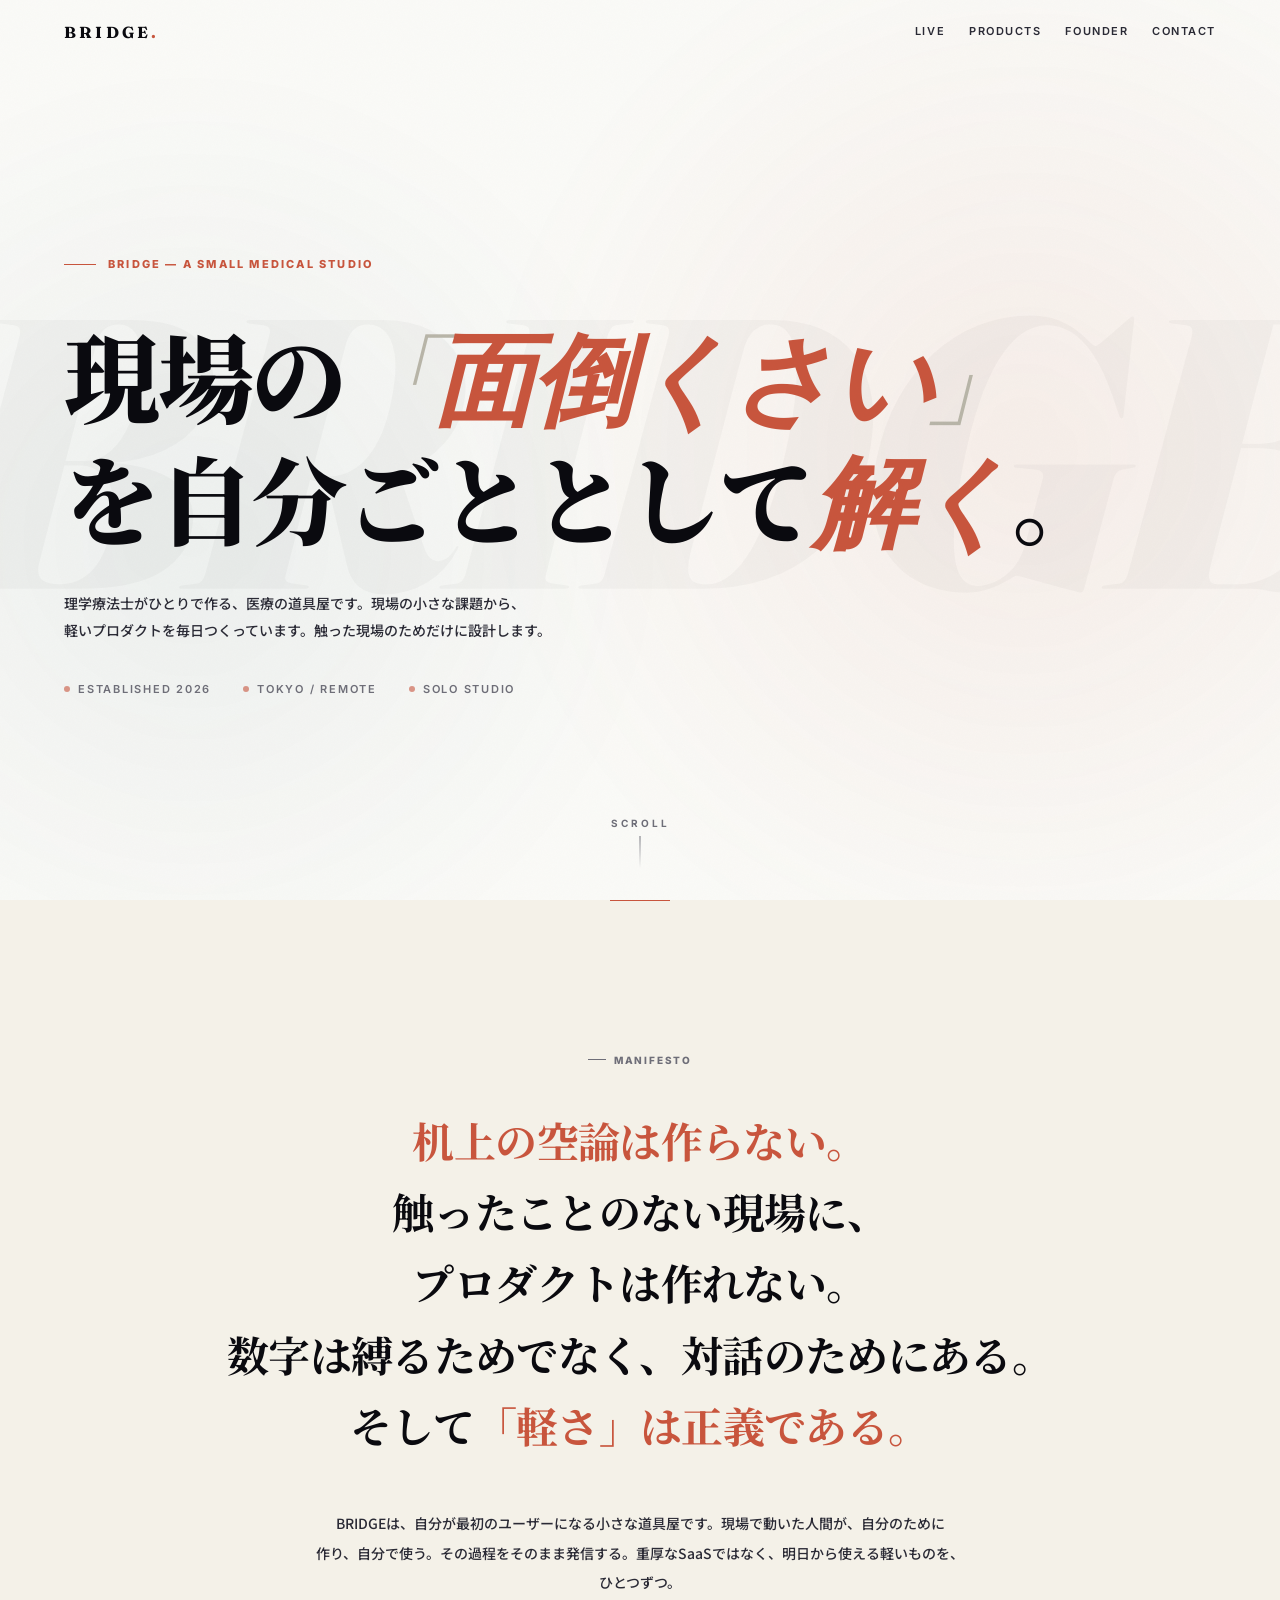
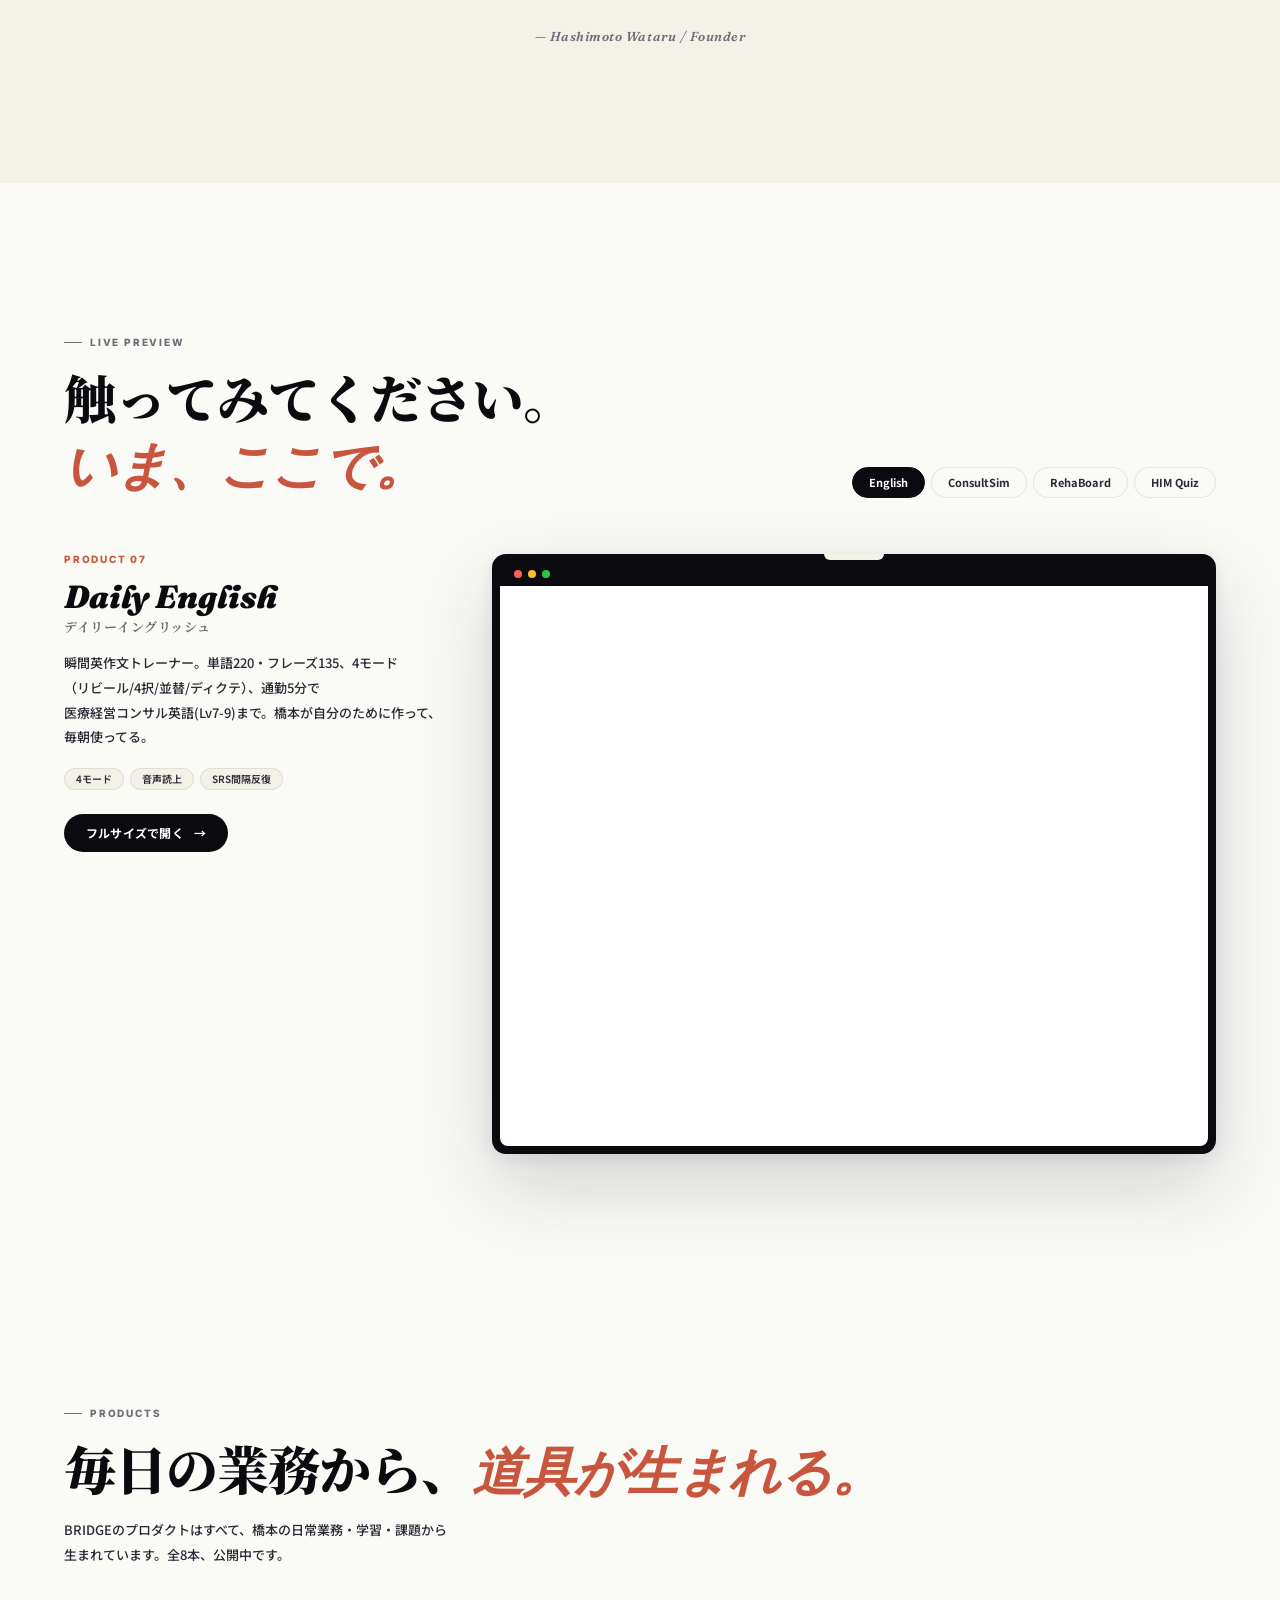
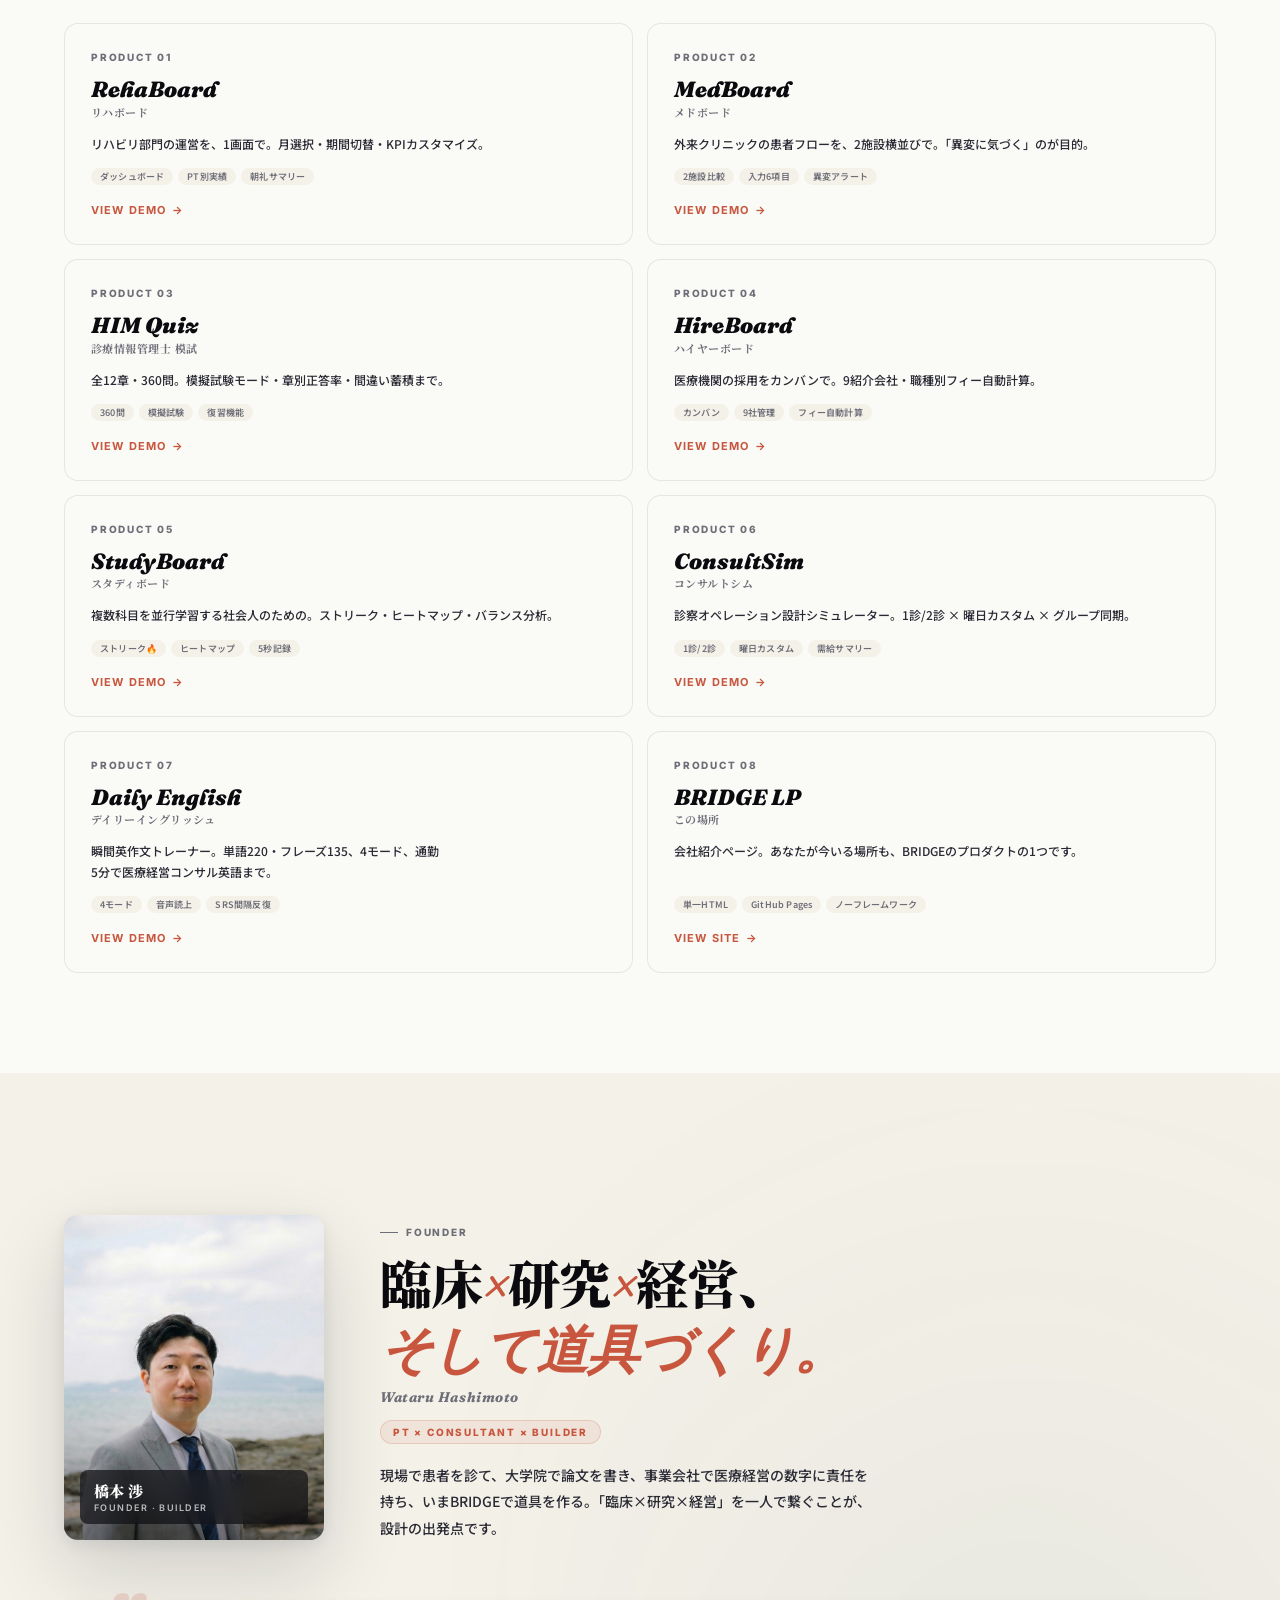
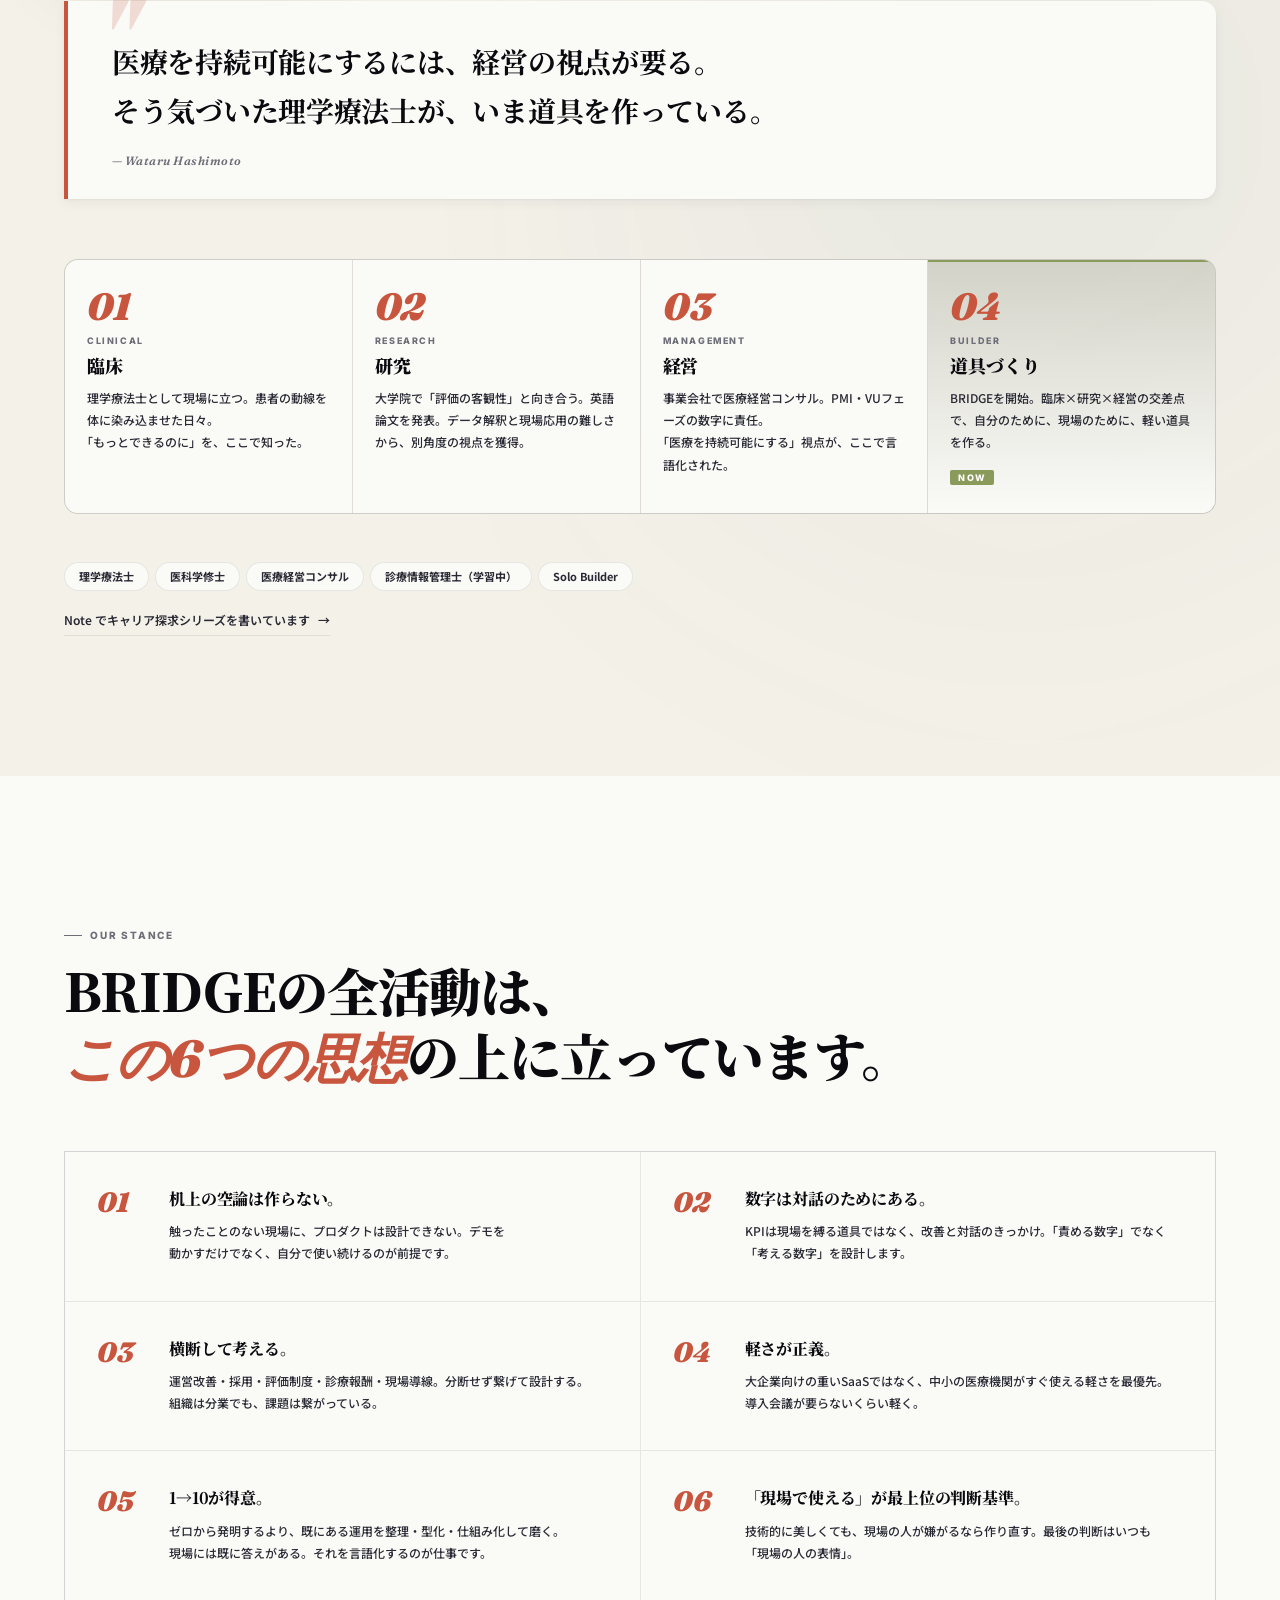
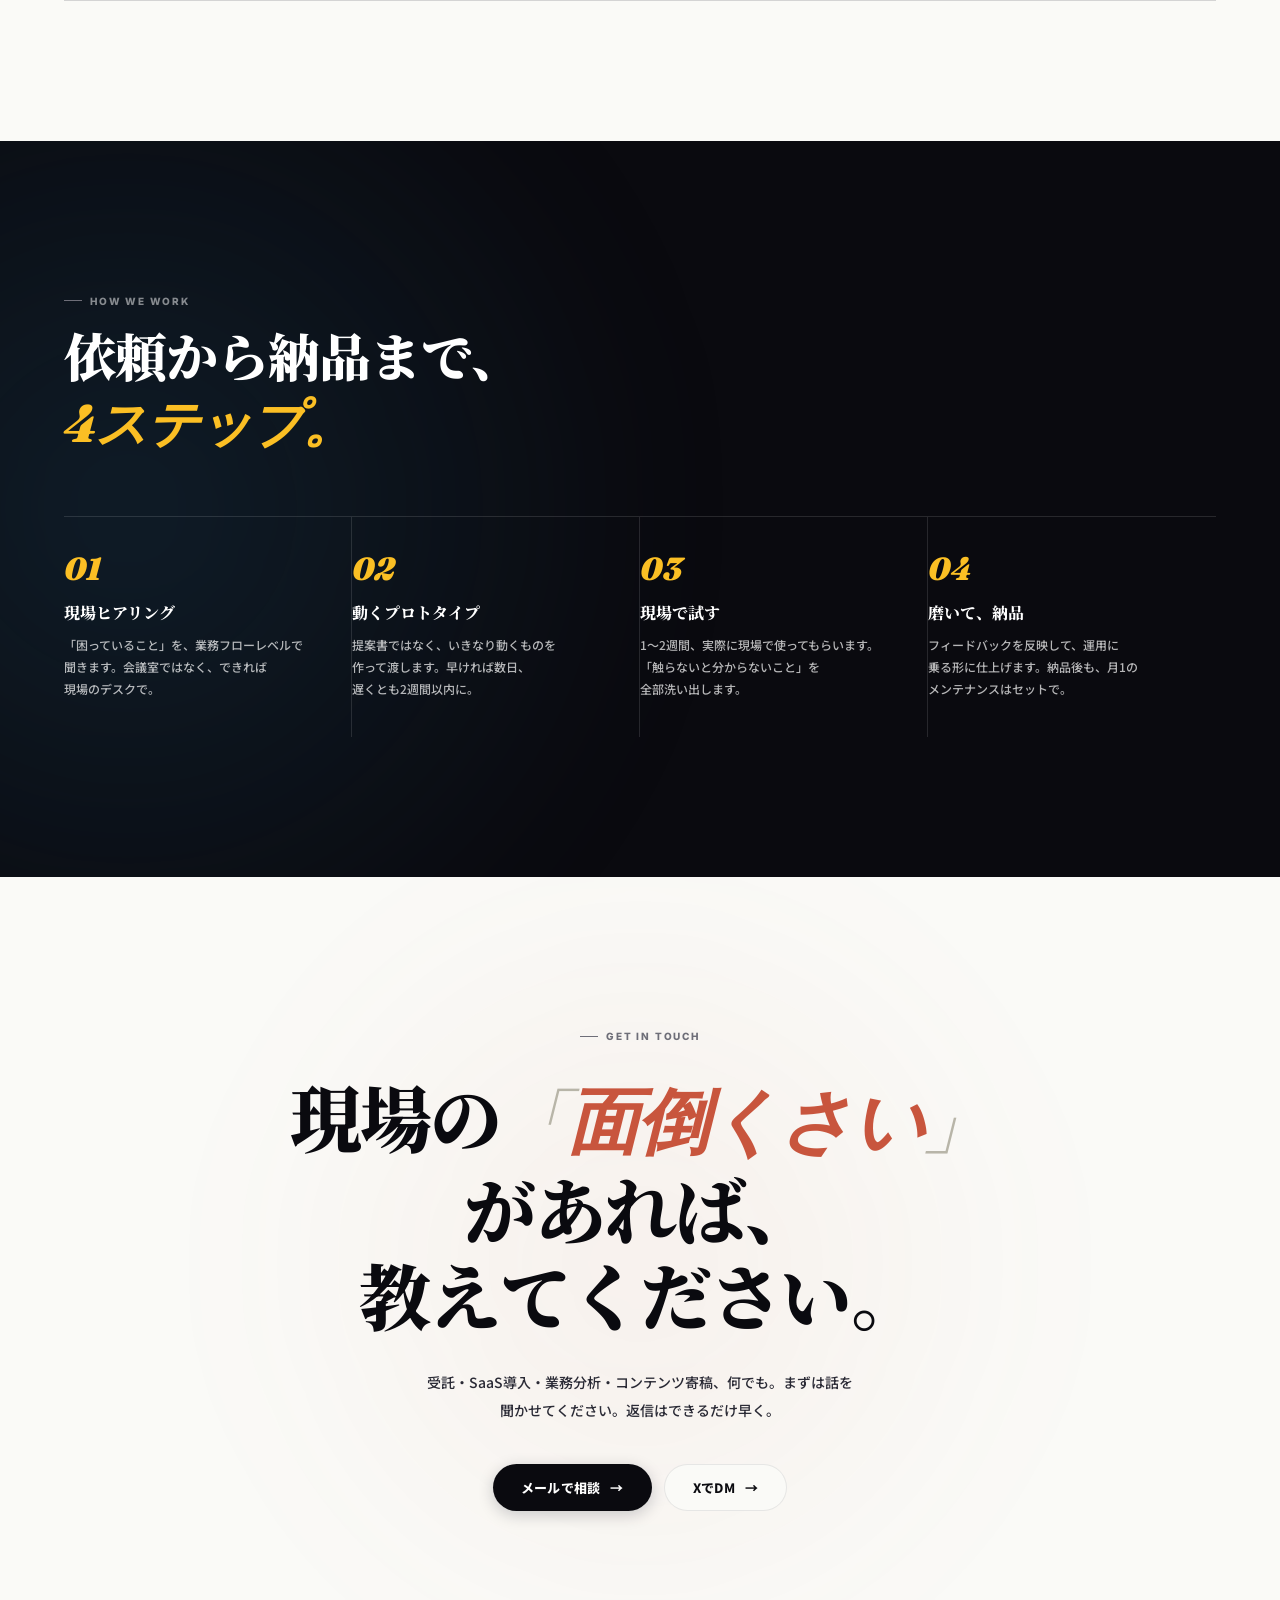
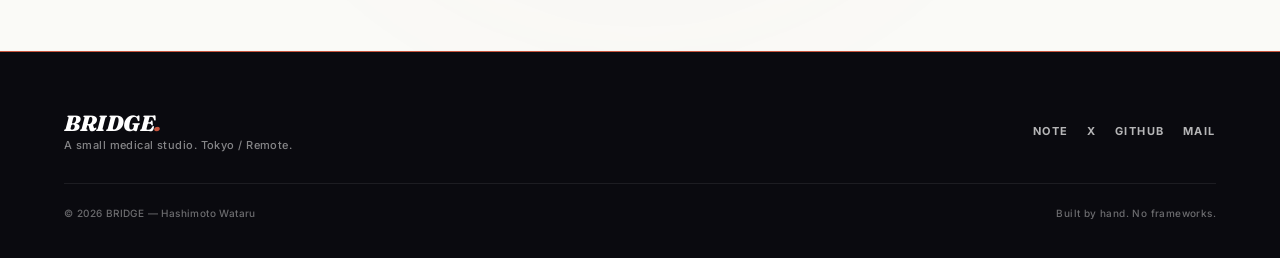
==== index.html @ 233ba804 "Design System v1.0 試験適用 — 萌黄カラー導入 bridge-hq/design-system/ の新顔料「萌黄(#8A9A5B)」「代赭(#8B5A2B)」をLPに導入。 まず " ====
<!DOCTYPE html>
<html lang="ja">
<head>
<meta charset="UTF-8">
<meta name="viewport" content="width=device-width, initial-scale=1.0">
<title>BRIDGE — 現場の「面倒くさい」を、自分ごととして解く</title>
<meta name="description" content="BRIDGEは、医療現場の小さな課題から軽量プロダクトを作る、ひとり開発の小さな会社です。理学療法士の視点と、医療経営のリアルから生まれた道具を、すぐに使える形で。">

<!-- OGP -->
<meta property="og:title" content="BRIDGE — 現場の「面倒くさい」を、自分ごととして解く">
<meta property="og:description" content="医療現場の小さな課題から軽量プロダクトを作る、ひとり開発の小さな会社。">
<meta property="og:type" content="website">
<meta property="og:url" content="https://bridge-med.github.io/bridge-lp/">
<meta name="twitter:card" content="summary_large_image">

<link rel="preconnect" href="https://fonts.googleapis.com">
<link rel="preconnect" href="https://fonts.gstatic.com" crossorigin>
<link href="https://fonts.googleapis.com/css2?family=Fraunces:ital,opsz,wght@0,9..144,400;0,9..144,600;0,9..144,700;0,9..144,900;1,9..144,400;1,9..144,700;1,9..144,900&family=Inter:wght@400;500;600;700;800;900&family=Noto+Sans+JP:wght@400;500;700;900&family=Noto+Serif+JP:wght@400;700;900&display=swap" rel="stylesheet">

<style>
/* ===== BASE ===== */
*,*::before,*::after{margin:0;padding:0;box-sizing:border-box}
:root{
  --paper:#FAFAF7;--paper-2:#F4F1E8;--paper-3:#EDE8DD;
  --ink:#0A0A0F;--ink-2:#2A2A35;--ink-3:#6E6E78;--ink-4:#B8B5A8;
  --line:rgba(10,10,15,0.08);--line-w:rgba(122,99,75,0.14);
  --vermilion:#C8553D;--vermilion-deep:#A8442F;
  --indigo:#1B4965;--indigo-deep:#0F2D44;
  --gold:#B8860B;
  /* Design System v1.0 新色 — bridge-hq/design-system/ 参照 */
  --moegi:#8A9A5B;--moegi-deep:#6B7A4F;--moegi-pale:#C8D4B0;
  --taisha:#8B5A2B;--taisha-deep:#6B4420;--taisha-pale:#D4B896;
  --serif-jp:'Noto Serif JP',serif;
  --sans-jp:'Noto Sans JP',sans-serif;
  --serif-en:'Fraunces',serif;
  --sans-en:'Inter',sans-serif;
  --max:1280px;
  --pad-x:clamp(20px,5vw,80px);
  --shadow-1:0 1px 2px rgba(15,20,36,0.04),0 4px 12px rgba(15,20,36,0.05);
  --shadow-2:0 2px 8px rgba(15,20,36,0.06),0 16px 40px rgba(15,20,36,0.10);
  --shadow-3:0 4px 16px rgba(15,20,36,0.08),0 32px 80px rgba(15,20,36,0.16);
}
html{-webkit-font-smoothing:antialiased;text-rendering:optimizeLegibility;scroll-behavior:smooth}
body{font-family:var(--sans-jp);background:var(--paper);color:var(--ink);overflow-x:hidden;line-height:1.7;font-feature-settings:"palt" 1}
/* Smart wrapping for Japanese */
h1,h2,h3,.hero-h,.cta-h,.manifesto-q{text-wrap:balance;word-break:auto-phrase;line-break:strict;overflow-wrap:break-word}
p,.hero-sub,.manifesto-body,.founder-text p,.product-card-tagline,.stance-content p,.process-step p{text-wrap:pretty;word-break:auto-phrase;line-break:strict;overflow-wrap:break-word}
.nowrap{white-space:nowrap}
.br-pc{display:none}
@media(min-width:720px){.br-pc{display:inline}}
.br-sp{display:inline}
@media(min-width:720px){.br-sp{display:none}}
body::before{content:'';position:fixed;inset:0;pointer-events:none;z-index:200;opacity:0.025;background-image:url("data:image/svg+xml;utf8,<svg xmlns='http://www.w3.org/2000/svg' width='400' height='400'><filter id='n'><feTurbulence type='fractalNoise' baseFrequency='0.85' numOctaves='2' stitchTiles='stitch'/></filter><rect width='100%25' height='100%25' filter='url(%23n)'/></svg>");mix-blend-mode:multiply}
a{color:inherit;text-decoration:none}
img{display:block;max-width:100%}
::selection{background:var(--vermilion);color:#fff}

/* ===== TYPOGRAPHY HELPERS ===== */
.serif{font-family:var(--serif-jp)}
.serif-en{font-family:var(--serif-en);font-optical-sizing:auto}
.sans-en{font-family:var(--sans-en)}
.italic{font-style:italic}
.num{font-variant-numeric:tabular-nums;font-feature-settings:'tnum'}
.eyebrow{font:800 10px/1 var(--sans-en);letter-spacing:0.18em;text-transform:uppercase;color:var(--ink-3)}
.kicker{display:inline-flex;align-items:center;gap:8px}
.kicker::before{content:'';width:18px;height:1px;background:var(--ink-3)}
.accent-v{color:var(--vermilion)}
.accent-i{color:var(--indigo)}
.accent-i-deep{color:var(--indigo-deep)}
.fr-italic{font-family:var(--serif-en);font-style:italic;font-weight:900}

/* ===== NAV ===== */
.nav{position:fixed;top:0;left:0;right:0;z-index:100;display:flex;justify-content:space-between;align-items:center;padding:20px var(--pad-x);transition:all .3s;background:transparent}
.nav.scrolled{background:rgba(250,250,247,0.85);backdrop-filter:blur(18px);-webkit-backdrop-filter:blur(18px);border-bottom:1px solid var(--line);padding:14px var(--pad-x)}
.nav-logo{font:700 16px/1 var(--serif-en);letter-spacing:0.2em;color:var(--ink)}
.nav-logo .dot{color:var(--vermilion)}
.nav-links{display:flex;gap:24px;font:600 11px/1 var(--sans-en);letter-spacing:0.14em;text-transform:uppercase;color:var(--ink-2)}
.nav-links a{position:relative;padding:6px 0;transition:color .15s}
.nav-links a::after{content:'';position:absolute;bottom:0;left:0;right:0;height:1px;background:var(--ink);transform:scaleX(0);transform-origin:right;transition:transform .3s}
.nav-links a:hover::after{transform:scaleX(1);transform-origin:left}
.nav-links a:hover{color:var(--ink)}
@media(max-width:640px){.nav-links{display:none}}

/* ===== HERO ===== */
.hero{min-height:100vh;display:flex;flex-direction:column;justify-content:center;padding:120px var(--pad-x) 80px;position:relative;overflow:hidden}
.hero-bg{position:absolute;inset:0;z-index:-1;pointer-events:none}
.hero-bg::before{content:'';position:absolute;top:-30%;right:-20%;width:80%;height:160%;background:radial-gradient(circle,rgba(200,85,61,0.08),transparent 60%);filter:blur(40px)}
.hero-bg::after{content:'';position:absolute;bottom:-30%;left:-20%;width:70%;height:140%;background:radial-gradient(circle,rgba(27,73,101,0.06),transparent 60%);filter:blur(40px)}
.hero-watermark{position:absolute;left:50%;top:50%;transform:translate(-50%,-50%);font:900 clamp(160px,30vw,420px)/0.85 var(--serif-en);font-style:italic;color:var(--ink);opacity:0.025;letter-spacing:-0.04em;pointer-events:none;z-index:-1;white-space:nowrap}
.hero-inner{max-width:var(--max);margin:0 auto;width:100%;position:relative;z-index:1}
.hero-eyebrow{font:800 11px/1 var(--sans-en);letter-spacing:0.2em;text-transform:uppercase;color:var(--vermilion);margin-bottom:48px;display:inline-flex;align-items:center;gap:12px}
.hero-eyebrow::before{content:'';width:32px;height:1px;background:var(--vermilion)}
.hero-h{font:900 clamp(40px,7.5vw,98px)/1.18 var(--serif-jp);letter-spacing:-0.025em;color:var(--ink);margin-bottom:28px}
.hero-h .em{font-family:var(--serif-en);font-style:italic;font-weight:900;color:var(--vermilion);font-size:1.05em}
.hero-h .quote{display:inline-block;position:relative}
.hero-h .quote::before{content:'「';color:var(--ink-4);font-weight:400;margin-right:-0.1em}
.hero-h .quote::after{content:'」';color:var(--ink-4);font-weight:400;margin-left:-0.1em}
.hero-sub{font:500 14px/1.9 var(--sans-jp);color:var(--ink-2);max-width:560px;margin-bottom:40px}
.hero-meta{display:flex;gap:32px;flex-wrap:wrap;font:600 11px/1 var(--sans-en);letter-spacing:0.16em;text-transform:uppercase;color:var(--ink-3)}
.hero-meta span{display:inline-flex;align-items:center;gap:8px}
.hero-meta span::before{content:'';width:6px;height:6px;border-radius:50%;background:var(--vermilion);opacity:0.6}
.scroll-hint{position:absolute;bottom:32px;left:50%;transform:translateX(-50%);font:700 10px/1 var(--sans-en);letter-spacing:0.3em;color:var(--ink-3);text-transform:uppercase;display:flex;flex-direction:column;align-items:center;gap:8px;animation:floaty 2.4s ease-in-out infinite}
.scroll-hint::after{content:'';width:1px;height:32px;background:linear-gradient(to bottom,var(--ink-3),transparent)}
@keyframes floaty{0%,100%{transform:translate(-50%,0)}50%{transform:translate(-50%,6px)}}

/* ===== MANIFESTO ===== */
.manifesto{padding:140px var(--pad-x);background:var(--paper-2);position:relative}
.manifesto::before{content:'';position:absolute;top:0;left:50%;transform:translateX(-50%);width:60px;height:1px;background:var(--vermilion)}
.manifesto-inner{max-width:920px;margin:0 auto;text-align:center}
.manifesto-eyebrow{margin-bottom:40px}
.manifesto-q{font:700 clamp(22px,3.4vw,42px)/1.7 var(--serif-jp);color:var(--ink);letter-spacing:-0.015em;margin-bottom:48px}
.manifesto-q .em{color:var(--vermilion)}
.manifesto-body{font:500 14px/2.1 var(--sans-jp);color:var(--ink-2);max-width:680px;margin:0 auto 32px}
.manifesto-sig{font:600 13px/1 var(--serif-en);color:var(--ink-3);font-style:italic;letter-spacing:0.04em}

/* ===== SHOWCASE (LIVE PREVIEW) ===== */
.showcase{padding:140px var(--pad-x) 100px;background:var(--paper);position:relative}
.showcase-head{max-width:var(--max);margin:0 auto 56px;display:flex;justify-content:space-between;align-items:flex-end;flex-wrap:wrap;gap:24px}
.showcase-head h2{font:900 clamp(28px,4.4vw,52px)/1.25 var(--serif-jp);letter-spacing:-0.02em;max-width:580px;margin-top:14px}
.showcase-head h2 .em{font-family:var(--serif-en);font-style:italic;color:var(--vermilion)}
.showcase-tabs{display:flex;gap:6px;flex-wrap:wrap}
.showcase-tab{padding:9px 16px;background:var(--paper);border:1px solid var(--line);border-radius:999px;font:700 11px/1 var(--sans-jp);color:var(--ink-2);cursor:pointer;transition:all .2s}
.showcase-tab:hover{background:var(--paper-2)}
.showcase-tab.on{background:var(--ink);color:#fff;border-color:var(--ink)}
.showcase-stage{max-width:var(--max);margin:0 auto;display:grid;grid-template-columns:380px 1fr;gap:48px;align-items:start}
@media(max-width:980px){.showcase-stage{grid-template-columns:1fr;gap:32px}}
.showcase-info .num-tag{font:800 10px/1 var(--sans-en);letter-spacing:0.18em;color:var(--vermilion);margin-bottom:14px}
.showcase-info h3{font:900 32px/1.2 var(--serif-en);font-style:italic;color:var(--ink);margin-bottom:6px}
.showcase-info .jp{display:block;font:700 13px/1 var(--serif-jp);color:var(--ink-3);font-style:normal;margin-top:4px;letter-spacing:0.04em}
.showcase-info p{font:500 13px/1.9 var(--sans-jp);color:var(--ink-2);margin-top:18px}
.showcase-tags{display:flex;flex-wrap:wrap;gap:6px;margin-top:18px}
.showcase-tags span{padding:5px 11px;background:var(--paper-2);border:1px solid var(--line);border-radius:999px;font:600 10px/1 var(--sans-jp);color:var(--ink-2)}
.showcase-cta{display:inline-flex;align-items:center;gap:10px;margin-top:24px;padding:13px 22px;background:var(--ink);color:#fff;border-radius:999px;font:700 12px/1 var(--sans-jp);letter-spacing:0.02em;transition:all .2s}
.showcase-cta:hover{background:var(--vermilion);transform:translateX(2px)}
.showcase-cta::after{content:'→';transition:transform .2s}
.showcase-cta:hover::after{transform:translateX(3px)}
.showcase-frame{position:relative;background:var(--ink);border-radius:14px;padding:8px;box-shadow:var(--shadow-3);overflow:hidden}
.showcase-frame::before{content:'';position:absolute;top:0;left:50%;transform:translateX(-50%);width:60px;height:6px;background:var(--paper-2);border-radius:0 0 8px 8px;z-index:2}
.showcase-frame .frame-bar{height:24px;background:var(--ink);display:flex;align-items:center;gap:6px;padding:0 14px}
.showcase-frame .frame-bar i{width:8px;height:8px;border-radius:50%;background:rgba(255,255,255,0.18)}
.showcase-frame .frame-bar i:first-child{background:#ff5f57}
.showcase-frame .frame-bar i:nth-child(2){background:#febc2e}
.showcase-frame .frame-bar i:nth-child(3){background:#28c840}
.showcase-frame iframe{width:100%;height:560px;border:none;background:#fff;display:block;border-radius:0 0 8px 8px}
@media(max-width:600px){.showcase-frame iframe{height:480px}}

/* ===== PRODUCTS ===== */
.products{padding:140px var(--pad-x) 100px;position:relative}
.products-head{max-width:var(--max);margin:0 auto 56px}
.products-head h2{font:900 clamp(28px,4.4vw,52px)/1.25 var(--serif-jp);letter-spacing:-0.02em;margin-top:14px}
.products-head h2 .em{font-family:var(--serif-en);font-style:italic;color:var(--vermilion)}
.products-head p{font:500 13px/1.9 var(--sans-jp);color:var(--ink-2);max-width:560px;margin-top:14px}
.products-grid{max-width:var(--max);margin:0 auto;display:grid;grid-template-columns:repeat(2,1fr);gap:14px}
@media(max-width:760px){.products-grid{grid-template-columns:1fr}}
.product-card{background:var(--paper);border:1px solid var(--line);border-radius:14px;padding:28px 26px;display:flex;flex-direction:column;gap:14px;transition:all .25s cubic-bezier(0.16,1,0.3,1);cursor:pointer;position:relative;overflow:hidden}
.product-card::before{content:'';position:absolute;top:0;left:0;right:0;height:1px;background:linear-gradient(90deg,transparent,rgba(200,85,61,0.4),transparent);opacity:0;transition:opacity .3s}
.product-card:hover{transform:translateY(-3px);box-shadow:var(--shadow-2);border-color:rgba(200,85,61,0.2)}
.product-card:hover::before{opacity:1}
.product-card-num{font:800 10px/1 var(--sans-en);letter-spacing:0.18em;color:var(--ink-3)}
.product-card-name{font:900 22px/1.2 var(--serif-en);font-style:italic;color:var(--ink);margin-bottom:2px}
.product-card-name .jp{display:block;font:700 11px/1 var(--serif-jp);color:var(--ink-3);font-style:normal;margin-top:4px;letter-spacing:0.04em}
.product-card-tagline{font:500 12px/1.7 var(--sans-jp);color:var(--ink-2);flex:1}
.product-card-tags{display:flex;flex-wrap:wrap;gap:5px}
.product-card-tags span{padding:4px 9px;background:var(--paper-2);border-radius:999px;font:600 9px/1 var(--sans-jp);color:var(--ink-3);letter-spacing:0.02em}
.product-card-link{display:inline-flex;align-items:center;gap:6px;font:700 11px/1 var(--sans-en);letter-spacing:0.1em;text-transform:uppercase;color:var(--vermilion);margin-top:6px;transition:gap .2s}
.product-card-link:hover{gap:10px}
.product-card-link::after{content:'→'}

/* ===== FOUNDER ===== */
.founder{padding:140px var(--pad-x);background:var(--paper-2);position:relative;overflow:hidden}
.founder::before{content:'';position:absolute;top:-30%;right:-20%;width:80%;height:160%;background:radial-gradient(circle,rgba(27,73,101,0.05),transparent 60%);filter:blur(60px)}
.founder-container{max-width:var(--max);margin:0 auto;position:relative}
.founder-hero{display:grid;grid-template-columns:260px 1fr;gap:56px;align-items:center;margin-bottom:60px}
@media(max-width:760px){.founder-hero{grid-template-columns:1fr;gap:32px}.founder-portrait{max-width:240px}}
.founder-portrait{aspect-ratio:4/5;background:#0a0a0f url('images/founder.jpg') center/cover;border-radius:14px;position:relative;overflow:hidden;box-shadow:var(--shadow-3)}
.founder-portrait::before{content:'';position:absolute;inset:0;background:linear-gradient(180deg,transparent 0%,transparent 55%,rgba(10,10,15,0.45) 100%)}
.founder-portrait .badge{position:absolute;bottom:16px;left:16px;right:16px;padding:12px 14px;background:rgba(10,10,15,0.65);backdrop-filter:blur(12px);border-radius:8px;color:#fff}
.founder-portrait .badge .name{font:900 15px/1.2 var(--serif-jp);margin-bottom:3px}
.founder-portrait .badge .role{font:600 9px/1 var(--sans-en);letter-spacing:0.16em;text-transform:uppercase;color:rgba(255,255,255,0.7)}
.founder-name-block .name-h{font:900 clamp(32px,5vw,52px)/1.15 var(--serif-jp);letter-spacing:-0.02em;margin:12px 0 0}
.founder-name-block .name-h .em{color:var(--vermilion);font-family:var(--serif-en);font-style:italic}
.founder-name-block .en-name{display:block;font:700 14px/1 var(--serif-en);font-style:italic;color:var(--ink-3);margin-top:10px;letter-spacing:0.04em}
.founder-name-block .role-tag{display:inline-block;font:800 10px/1 var(--sans-en);letter-spacing:0.18em;text-transform:uppercase;color:var(--vermilion);margin-top:16px;padding:6px 12px;background:rgba(200,85,61,0.08);border-radius:999px;border:1px solid rgba(200,85,61,0.2)}
.founder-intro{font:500 14px/1.9 var(--sans-jp);color:var(--ink-2);margin-top:18px;max-width:540px}
.founder-quote{background:var(--paper);border-left:4px solid var(--vermilion);padding:36px 36px 32px 44px;margin-bottom:60px;border-radius:0 14px 14px 0;box-shadow:var(--shadow-1);position:relative}
.founder-quote::before{content:'"';position:absolute;top:-12px;left:32px;font:900 90px/1 var(--serif-en);font-style:italic;color:var(--vermilion);opacity:0.18}
.founder-quote q{font:700 clamp(18px,2.4vw,28px)/1.75 var(--serif-jp);color:var(--ink);display:block;quotes:none;letter-spacing:-0.01em}
.founder-quote q::before,.founder-quote q::after{content:''}
.founder-quote .cite{display:block;font:600 12px/1 var(--serif-en);font-style:italic;color:var(--ink-3);margin-top:20px;letter-spacing:0.04em}
.founder-timeline{display:grid;grid-template-columns:repeat(4,1fr);gap:1px;background:var(--line);border:1px solid var(--line);border-radius:14px;overflow:hidden;margin-bottom:48px}
@media(max-width:880px){.founder-timeline{grid-template-columns:repeat(2,1fr)}}
@media(max-width:520px){.founder-timeline{grid-template-columns:1fr}}
.tl-step{background:var(--paper);padding:28px 22px;display:flex;flex-direction:column;gap:10px;transition:background .25s;position:relative}
.tl-step:hover{background:var(--paper-2)}
.tl-step.now{background:linear-gradient(180deg,rgba(138,154,91,0.08),var(--paper))}
.tl-step.now::after{content:'';position:absolute;top:0;left:0;right:0;height:2px;background:var(--moegi)}
.tl-num{font:900 38px/1 var(--serif-en);font-style:italic;color:var(--vermilion)}
.tl-tag{font:800 9px/1 var(--sans-en);letter-spacing:0.18em;text-transform:uppercase;color:var(--ink-3)}
.tl-title{font:900 18px/1.2 var(--serif-jp);color:var(--ink);letter-spacing:-0.01em}
.tl-body{font:500 12px/1.85 var(--sans-jp);color:var(--ink-2);flex:1}
.tl-now-tag{display:inline-block;margin-top:6px;padding:3px 8px;background:var(--moegi);color:#fff;font:800 9px/1 var(--sans-en);letter-spacing:0.14em;text-transform:uppercase;border-radius:2px;align-self:flex-start}
.founder-foot{display:flex;flex-direction:column;align-items:flex-start;gap:20px}
.founder-roles{display:flex;flex-wrap:wrap;gap:6px}
.founder-roles span{padding:8px 14px;background:var(--paper);border:1px solid var(--line);border-radius:999px;font:700 11px/1 var(--sans-jp);color:var(--ink-2)}
.note-link{font:600 12px/1.5 var(--sans-jp);color:var(--ink-2);border-bottom:1px solid var(--line);padding-bottom:6px;transition:color .2s,border-color .2s;display:inline-flex;align-items:center;gap:8px}
.note-link::after{content:'→';transition:transform .2s}
.note-link:hover{color:var(--vermilion);border-color:var(--vermilion)}
.note-link:hover::after{transform:translateX(4px)}

/* ===== STANCE ===== */
.stance{padding:140px var(--pad-x);background:var(--paper)}
.stance-head{max-width:var(--max);margin:0 auto 60px}
.stance-head h2{font:900 clamp(28px,4.4vw,52px)/1.25 var(--serif-jp);letter-spacing:-0.02em;margin-top:14px}
.stance-head h2 .em{color:var(--vermilion);font-family:var(--serif-en);font-style:italic}
.stance-list{max-width:var(--max);margin:0 auto;display:grid;grid-template-columns:repeat(2,1fr);gap:1px;background:var(--line);border:1px solid var(--line)}
@media(max-width:760px){.stance-list{grid-template-columns:1fr}}
.stance-item{background:var(--paper);padding:36px 32px;display:flex;gap:24px;transition:background .2s}
.stance-item:hover{background:var(--paper-2)}
.stance-num{font:900 28px/1 var(--serif-en);font-style:italic;color:var(--vermilion);flex-shrink:0;width:48px}
.stance-content h3{font:800 16px/1.4 var(--serif-jp);color:var(--ink);margin-bottom:10px;letter-spacing:-0.01em}
.stance-content p{font:500 12px/1.85 var(--sans-jp);color:var(--ink-2)}

/* ===== PROCESS ===== */
.process{padding:140px var(--pad-x);background:var(--ink);color:#fff;position:relative;overflow:hidden}
.process::before{content:'';position:absolute;bottom:-50%;left:-30%;width:80%;height:200%;background:radial-gradient(circle,rgba(27,73,101,0.3),transparent 60%);filter:blur(60px)}
.process-inner{max-width:var(--max);margin:0 auto;position:relative;z-index:1}
.process-head{margin-bottom:60px}
.process-head .eyebrow{color:rgba(255,255,255,0.5)}
.process-head h2{font:900 clamp(28px,4.4vw,52px)/1.25 var(--serif-jp);letter-spacing:-0.02em;color:#fff;margin-top:14px;max-width:680px}
.process-head h2 .em{color:#FBBF24;font-family:var(--serif-en);font-style:italic}
.process-steps{display:grid;grid-template-columns:repeat(4,1fr);gap:0;border-top:1px solid rgba(255,255,255,0.12)}
@media(max-width:760px){.process-steps{grid-template-columns:repeat(2,1fr)}}
.process-step{padding:36px 24px 36px 0;border-right:1px solid rgba(255,255,255,0.12);position:relative}
.process-step:last-child{border-right:0}
@media(max-width:760px){.process-step:nth-child(2n){border-right:0}.process-step{padding:32px 16px}}
.process-step-num{font:900 32px/1 var(--serif-en);font-style:italic;color:#FBBF24;margin-bottom:18px}
.process-step h3{font:800 16px/1.3 var(--serif-jp);color:#fff;margin-bottom:10px}
.process-step p{font:500 12px/1.85 var(--sans-jp);color:rgba(255,255,255,0.7)}

/* ===== CTA ===== */
.cta-section{padding:140px var(--pad-x);background:var(--paper);position:relative;overflow:hidden;text-align:center}
.cta-section::before{content:'';position:absolute;top:50%;left:50%;transform:translate(-50%,-50%);width:80vw;max-width:1200px;height:80vw;max-height:1200px;background:radial-gradient(circle,rgba(200,85,61,0.06),transparent 60%);filter:blur(60px);z-index:0}
.cta-inner{max-width:820px;margin:0 auto;position:relative;z-index:1}
.cta-eyebrow{margin-bottom:32px}
.cta-h{font:900 clamp(34px,6vw,72px)/1.2 var(--serif-jp);letter-spacing:-0.025em;margin-bottom:32px}
.cta-h .em{color:var(--vermilion);font-family:var(--serif-en);font-style:italic}
.cta-h .quote{display:inline-block;position:relative}
.cta-h .quote::before{content:'「';color:var(--ink-4);font-weight:400;margin-right:-0.05em}
.cta-h .quote::after{content:'」';color:var(--ink-4);font-weight:400;margin-left:-0.05em}
.cta-sub{font:500 14px/1.95 var(--sans-jp);color:var(--ink-2);max-width:520px;margin:0 auto 40px}
.cta-actions{display:flex;gap:12px;justify-content:center;flex-wrap:wrap}
.cta-btn{padding:16px 28px;border-radius:999px;font:800 13px/1 var(--sans-jp);letter-spacing:0.02em;cursor:pointer;transition:all .2s;display:inline-flex;align-items:center;gap:10px}
.cta-btn.primary{background:var(--ink);color:#fff;box-shadow:0 4px 16px rgba(15,20,36,0.2)}
.cta-btn.primary:hover{background:var(--vermilion);transform:translateY(-2px);box-shadow:0 8px 24px rgba(200,85,61,0.3)}
.cta-btn.ghost{background:var(--paper);color:var(--ink);border:1px solid var(--line)}
.cta-btn.ghost:hover{background:var(--paper-2);transform:translateY(-2px)}
.cta-btn::after{content:'→';transition:transform .2s}
.cta-btn:hover::after{transform:translateX(3px)}

/* ===== FOOTER ===== */
.footer{padding:60px var(--pad-x) 40px;background:var(--ink);color:#fff;border-top:1px solid var(--vermilion)}
.footer-inner{max-width:var(--max);margin:0 auto;display:grid;grid-template-columns:1fr auto;gap:40px;align-items:center}
@media(max-width:640px){.footer-inner{grid-template-columns:1fr;gap:24px;text-align:center}}
.footer-brand{font:900 22px/1 var(--serif-en);font-style:italic;letter-spacing:-0.02em}
.footer-brand .dot{color:var(--vermilion)}
.footer-tag{font:500 11px/1 var(--sans-en);color:rgba(255,255,255,0.5);margin-top:6px;letter-spacing:0.04em}
.footer-links{display:flex;gap:18px;font:700 11px/1 var(--sans-en);letter-spacing:0.14em;text-transform:uppercase}
@media(max-width:640px){.footer-links{justify-content:center;flex-wrap:wrap;gap:14px}}
.footer-links a{padding:6px 0;color:rgba(255,255,255,0.7);transition:color .15s}
.footer-links a:hover{color:#fff}
.footer-copy{max-width:var(--max);margin:32px auto 0;padding-top:24px;border-top:1px solid rgba(255,255,255,0.08);display:flex;justify-content:space-between;font:500 10px/1 var(--sans-en);color:rgba(255,255,255,0.4);letter-spacing:0.04em}
@media(max-width:640px){.footer-copy{flex-direction:column;gap:8px;text-align:center}}

/* ===== ANIMATIONS ===== */
[data-reveal]{opacity:0;transform:translateY(24px);transition:opacity .9s cubic-bezier(0.16,1,0.3,1),transform .9s cubic-bezier(0.16,1,0.3,1)}
[data-reveal].vis{opacity:1;transform:none}
[data-reveal-delay="1"]{transition-delay:.08s}
[data-reveal-delay="2"]{transition-delay:.16s}
[data-reveal-delay="3"]{transition-delay:.24s}
[data-reveal-delay="4"]{transition-delay:.32s}

/* progress bar */
.progress{position:fixed;top:0;left:0;height:2px;background:var(--vermilion);z-index:200;transition:width .1s linear;width:0;box-shadow:0 0 8px rgba(200,85,61,0.5)}

</style>
</head>
<body>

<div class="progress" id="prog"></div>

<!-- ============ NAV ============ -->
<nav class="nav" id="nav">
  <a href="#top" class="nav-logo">BRIDGE<span class="dot">.</span></a>
  <div class="nav-links">
    <a href="#showcase">Live</a>
    <a href="#products">Products</a>
    <a href="#founder">Founder</a>
    <a href="#contact">Contact</a>
  </div>
</nav>

<!-- ============ HERO ============ -->
<section class="hero" id="top">
  <div class="hero-bg"></div>
  <div class="hero-watermark">BRIDGE</div>
  <div class="hero-inner">
    <div class="hero-eyebrow" data-reveal>BRIDGE — A Small Medical Studio</div>
    <h1 class="hero-h" data-reveal data-reveal-delay="1">
      現場の<span class="em quote nowrap">面倒くさい</span>を<span class="nowrap">自分ごと</span>として<span class="em nowrap">解く</span>。
    </h1>
    <p class="hero-sub" data-reveal data-reveal-delay="2">
      理学療法士がひとりで作る、医療の道具屋です。現場の小さな課題から、軽いプロダクトを毎日つくっています。触った現場のためだけに設計します。
    </p>
    <div class="hero-meta" data-reveal data-reveal-delay="3">
      <span>Established 2026</span>
      <span>Tokyo / Remote</span>
      <span>Solo Studio</span>
    </div>
  </div>
  <div class="scroll-hint">SCROLL</div>
</section>

<!-- ============ MANIFESTO ============ -->
<section class="manifesto">
  <div class="manifesto-inner">
    <div class="eyebrow kicker manifesto-eyebrow" data-reveal>Manifesto</div>
    <p class="manifesto-q" data-reveal data-reveal-delay="1">
      <span class="em">机上の空論は作らない。</span><br>
      <span class="nowrap">触ったことのない現場に、</span><span class="nowrap">プロダクトは作れない。</span><br>
      <span class="nowrap">数字は縛るためでなく、</span><span class="nowrap">対話のためにある。</span><br>
      そして<span class="em">「軽さ」は正義である。</span>
    </p>
    <p class="manifesto-body" data-reveal data-reveal-delay="2">
      BRIDGEは、自分が最初のユーザーになる小さな道具屋です。現場で動いた人間が、自分のために作り、自分で使う。その過程をそのまま発信する。重厚なSaaSではなく、明日から使える軽いものを、ひとつずつ。
    </p>
    <div class="manifesto-sig" data-reveal data-reveal-delay="3">— Hashimoto Wataru / Founder</div>
  </div>
</section>

<!-- ============ SHOWCASE (LIVE) ============ -->
<section class="showcase" id="showcase">
  <div class="showcase-head">
    <div>
      <div class="eyebrow kicker" data-reveal>Live Preview</div>
      <h2 data-reveal data-reveal-delay="1"><span class="nowrap">触ってみてください。</span><span class="em nowrap">いま、ここで。</span></h2>
    </div>
    <div class="showcase-tabs" data-reveal data-reveal-delay="2" id="showcaseTabs">
      <button class="showcase-tab on" data-product="0">English</button>
      <button class="showcase-tab" data-product="1">ConsultSim</button>
      <button class="showcase-tab" data-product="2">RehaBoard</button>
      <button class="showcase-tab" data-product="3">HIM Quiz</button>
    </div>
  </div>
  <div class="showcase-stage">
    <div class="showcase-info" id="showcaseInfo">
      <div class="num-tag">PRODUCT 07</div>
      <h3>Daily English<span class="jp">デイリーイングリッシュ</span></h3>
      <p id="showcaseDesc">瞬間英作文トレーナー。単語220・フレーズ135、4モード（リビール/4択/並替/ディクテ）、通勤5分で医療経営コンサル英語(Lv7-9)まで。橋本が自分のために作って、毎朝使ってる。</p>
      <div class="showcase-tags" id="showcaseTags"><span>4モード</span><span>音声読上</span><span>SRS間隔反復</span></div>
      <a class="showcase-cta" id="showcaseLink" href="https://bridge-med.github.io/english-trainer/" target="_blank">フルサイズで開く</a>
    </div>
    <div class="showcase-frame" data-reveal data-reveal-delay="3">
      <div class="frame-bar"><i></i><i></i><i></i></div>
      <iframe id="showcaseFrame" src="https://bridge-med.github.io/english-trainer/" loading="lazy" title="Live preview"></iframe>
    </div>
  </div>
</section>

<!-- ============ PRODUCTS ============ -->
<section class="products" id="products">
  <div class="products-head">
    <div class="eyebrow kicker" data-reveal>Products</div>
    <h2 data-reveal data-reveal-delay="1"><span class="nowrap">毎日の業務から、</span><span class="em nowrap">道具が生まれる。</span></h2>
    <p data-reveal data-reveal-delay="2">
      BRIDGEのプロダクトはすべて、橋本の日常業務・学習・課題から生まれています。<span class="nowrap">全8本、公開中です。</span>
    </p>
  </div>
  <div class="products-grid">
    <a class="product-card" href="https://bridge-med.github.io/rehaboard-demo/" target="_blank" data-reveal>
      <div class="product-card-num">PRODUCT 01</div>
      <div class="product-card-name">RehaBoard<span class="jp">リハボード</span></div>
      <div class="product-card-tagline">リハビリ部門の運営を、1画面で。月選択・期間切替・KPIカスタマイズ。</div>
      <div class="product-card-tags"><span>ダッシュボード</span><span>PT別実績</span><span>朝礼サマリー</span></div>
      <span class="product-card-link">View Demo</span>
    </a>
    <a class="product-card" href="https://bridge-med.github.io/med-kpi/" target="_blank" data-reveal>
      <div class="product-card-num">PRODUCT 02</div>
      <div class="product-card-name">MedBoard<span class="jp">メドボード</span></div>
      <div class="product-card-tagline">外来クリニックの患者フローを、2施設横並びで。「異変に気づく」のが目的。</div>
      <div class="product-card-tags"><span>2施設比較</span><span>入力6項目</span><span>異変アラート</span></div>
      <span class="product-card-link">View Demo</span>
    </a>
    <a class="product-card" href="https://bridge-med.github.io/him-quiz/" target="_blank" data-reveal>
      <div class="product-card-num">PRODUCT 03</div>
      <div class="product-card-name">HIM Quiz<span class="jp">診療情報管理士 模試</span></div>
      <div class="product-card-tagline">全12章・360問。模擬試験モード・章別正答率・間違い蓄積まで。</div>
      <div class="product-card-tags"><span>360問</span><span>模擬試験</span><span>復習機能</span></div>
      <span class="product-card-link">View Demo</span>
    </a>
    <a class="product-card" href="https://bridge-med.github.io/hire-board/" target="_blank" data-reveal>
      <div class="product-card-num">PRODUCT 04</div>
      <div class="product-card-name">HireBoard<span class="jp">ハイヤーボード</span></div>
      <div class="product-card-tagline">医療機関の採用をカンバンで。9紹介会社・職種別フィー自動計算。</div>
      <div class="product-card-tags"><span>カンバン</span><span>9社管理</span><span>フィー自動計算</span></div>
      <span class="product-card-link">View Demo</span>
    </a>
    <a class="product-card" href="https://bridge-med.github.io/study-board/" target="_blank" data-reveal>
      <div class="product-card-num">PRODUCT 05</div>
      <div class="product-card-name">StudyBoard<span class="jp">スタディボード</span></div>
      <div class="product-card-tagline">複数科目を並行学習する社会人のための。ストリーク・ヒートマップ・バランス分析。</div>
      <div class="product-card-tags"><span>ストリーク🔥</span><span>ヒートマップ</span><span>5秒記録</span></div>
      <span class="product-card-link">View Demo</span>
    </a>
    <a class="product-card" href="https://bridge-med.github.io/consult-simulator/" target="_blank" data-reveal>
      <div class="product-card-num">PRODUCT 06</div>
      <div class="product-card-name">ConsultSim<span class="jp">コンサルトシム</span></div>
      <div class="product-card-tagline">診察オペレーション設計シミュレーター。1診/2診 × 曜日カスタム × グループ同期。</div>
      <div class="product-card-tags"><span>1診/2診</span><span>曜日カスタム</span><span>需給サマリー</span></div>
      <span class="product-card-link">View Demo</span>
    </a>
    <a class="product-card" href="https://bridge-med.github.io/english-trainer/" target="_blank" data-reveal>
      <div class="product-card-num">PRODUCT 07</div>
      <div class="product-card-name">Daily English<span class="jp">デイリーイングリッシュ</span></div>
      <div class="product-card-tagline">瞬間英作文トレーナー。単語220・フレーズ135、4モード、通勤5分で医療経営コンサル英語まで。</div>
      <div class="product-card-tags"><span>4モード</span><span>音声読上</span><span>SRS間隔反復</span></div>
      <span class="product-card-link">View Demo</span>
    </a>
    <a class="product-card" href="https://bridge-med.github.io/bridge-lp/" target="_blank" data-reveal>
      <div class="product-card-num">PRODUCT 08</div>
      <div class="product-card-name">BRIDGE LP<span class="jp">この場所</span></div>
      <div class="product-card-tagline">会社紹介ページ。あなたが今いる場所も、BRIDGEのプロダクトの1つです。</div>
      <div class="product-card-tags"><span>単一HTML</span><span>GitHub Pages</span><span>ノーフレームワーク</span></div>
      <span class="product-card-link">View Site</span>
    </a>
  </div>
</section>

<!-- ============ FOUNDER ============ -->
<section class="founder" id="founder">
  <div class="founder-container">

    <div class="founder-hero">
      <div class="founder-portrait" data-reveal>
        <div class="badge">
          <div class="name">橋本 渉</div>
          <div class="role">Founder · Builder</div>
        </div>
      </div>
      <div class="founder-name-block">
        <div class="eyebrow kicker" data-reveal>Founder</div>
        <h2 class="name-h" data-reveal data-reveal-delay="1">
          <span class="nowrap">臨床</span><span class="em">×</span><span class="nowrap">研究</span><span class="em">×</span><span class="nowrap">経営、</span><br class="br-sp">
          <span class="em nowrap">そして道具づくり。</span>
          <span class="en-name">Wataru Hashimoto</span>
        </h2>
        <span class="role-tag" data-reveal data-reveal-delay="2">PT × Consultant × Builder</span>
        <p class="founder-intro" data-reveal data-reveal-delay="3">
          現場で患者を診て、大学院で論文を書き、事業会社で医療経営の数字に責任を持ち、いまBRIDGEで道具を作る。<span class="nowrap">「臨床×研究×経営」</span>を一人で繋ぐことが、設計の出発点です。
        </p>
      </div>
    </div>

    <div class="founder-quote" data-reveal>
      <q><span class="nowrap">医療を持続可能にするには、</span><span class="nowrap">経営の視点が要る。</span><br class="br-pc"><span class="nowrap">そう気づいた理学療法士が、</span><span class="nowrap">いま道具を作っている。</span></q>
      <span class="cite">— Wataru Hashimoto</span>
    </div>

    <div class="founder-timeline">
      <div class="tl-step" data-reveal>
        <div class="tl-num">01</div>
        <div class="tl-tag">Clinical</div>
        <div class="tl-title">臨床</div>
        <div class="tl-body">理学療法士として現場に立つ。患者の動線を体に染み込ませた日々。<span class="nowrap">「もっとできるのに」</span>を、ここで知った。</div>
      </div>
      <div class="tl-step" data-reveal data-reveal-delay="1">
        <div class="tl-num">02</div>
        <div class="tl-tag">Research</div>
        <div class="tl-title">研究</div>
        <div class="tl-body">大学院で<span class="nowrap">「評価の客観性」</span>と向き合う。英語論文を発表。データ解釈と現場応用の難しさから、別角度の視点を獲得。</div>
      </div>
      <div class="tl-step" data-reveal data-reveal-delay="2">
        <div class="tl-num">03</div>
        <div class="tl-tag">Management</div>
        <div class="tl-title">経営</div>
        <div class="tl-body">事業会社で医療経営コンサル。PMI・VUフェーズの数字に責任。<span class="nowrap">「医療を持続可能にする」</span>視点が、ここで言語化された。</div>
      </div>
      <div class="tl-step now" data-reveal data-reveal-delay="3">
        <div class="tl-num">04</div>
        <div class="tl-tag">Builder</div>
        <div class="tl-title">道具づくり</div>
        <div class="tl-body">BRIDGEを開始。臨床×研究×経営の交差点で、自分のために、現場のために、軽い道具を作る。</div>
        <span class="tl-now-tag">Now</span>
      </div>
    </div>

    <div class="founder-foot" data-reveal>
      <div class="founder-roles">
        <span>理学療法士</span>
        <span>医科学修士</span>
        <span>医療経営コンサル</span>
        <span>診療情報管理士（学習中）</span>
        <span>Solo Builder</span>
      </div>
      <a href="https://note.com/prime_duck4944" target="_blank" class="note-link">
        Note でキャリア探求シリーズを書いています
      </a>
    </div>

  </div>
</section>

<!-- ============ STANCE ============ -->
<section class="stance">
  <div class="stance-head">
    <div class="eyebrow kicker" data-reveal>Our Stance</div>
    <h2 data-reveal data-reveal-delay="1"><span class="nowrap">BRIDGEの全活動は、</span><span class="em nowrap">この6つの思想</span>の上に立っています。</h2>
  </div>
  <div class="stance-list">
    <div class="stance-item" data-reveal>
      <div class="stance-num">01</div>
      <div class="stance-content">
        <h3>机上の空論は作らない。</h3>
        <p>触ったことのない現場に、プロダクトは設計できない。デモを動かすだけでなく、自分で使い続けるのが前提です。</p>
      </div>
    </div>
    <div class="stance-item" data-reveal>
      <div class="stance-num">02</div>
      <div class="stance-content">
        <h3>数字は対話のためにある。</h3>
        <p>KPIは現場を縛る道具ではなく、改善と対話のきっかけ。「責める数字」でなく「考える数字」を設計します。</p>
      </div>
    </div>
    <div class="stance-item" data-reveal>
      <div class="stance-num">03</div>
      <div class="stance-content">
        <h3>横断して考える。</h3>
        <p>運営改善・採用・評価制度・診療報酬・現場導線。分断せず繋げて設計する。組織は分業でも、課題は繋がっている。</p>
      </div>
    </div>
    <div class="stance-item" data-reveal>
      <div class="stance-num">04</div>
      <div class="stance-content">
        <h3>軽さが正義。</h3>
        <p>大企業向けの重いSaaSではなく、中小の医療機関がすぐ使える軽さを最優先。導入会議が要らないくらい軽く。</p>
      </div>
    </div>
    <div class="stance-item" data-reveal>
      <div class="stance-num">05</div>
      <div class="stance-content">
        <h3>1→10が得意。</h3>
        <p>ゼロから発明するより、既にある運用を整理・型化・仕組み化して磨く。現場には既に答えがある。それを言語化するのが仕事です。</p>
      </div>
    </div>
    <div class="stance-item" data-reveal>
      <div class="stance-num">06</div>
      <div class="stance-content">
        <h3>「現場で使える」が最上位の判断基準。</h3>
        <p>技術的に美しくても、現場の人が嫌がるなら作り直す。最後の判断はいつも「現場の人の表情」。</p>
      </div>
    </div>
  </div>
</section>

<!-- ============ PROCESS ============ -->
<section class="process">
  <div class="process-inner">
    <div class="process-head">
      <div class="eyebrow kicker" data-reveal>How We Work</div>
      <h2 data-reveal data-reveal-delay="1"><span class="nowrap">依頼から納品まで、</span><span class="em nowrap">4ステップ。</span></h2>
    </div>
    <div class="process-steps">
      <div class="process-step" data-reveal>
        <div class="process-step-num">01</div>
        <h3>現場ヒアリング</h3>
        <p>「困っていること」を、業務フローレベルで聞きます。会議室ではなく、できれば現場のデスクで。</p>
      </div>
      <div class="process-step" data-reveal data-reveal-delay="1">
        <div class="process-step-num">02</div>
        <h3>動くプロトタイプ</h3>
        <p>提案書ではなく、いきなり動くものを作って渡します。早ければ数日、遅くとも2週間以内に。</p>
      </div>
      <div class="process-step" data-reveal data-reveal-delay="2">
        <div class="process-step-num">03</div>
        <h3>現場で試す</h3>
        <p>1〜2週間、実際に現場で使ってもらいます。「触らないと分からないこと」を全部洗い出します。</p>
      </div>
      <div class="process-step" data-reveal data-reveal-delay="3">
        <div class="process-step-num">04</div>
        <h3>磨いて、納品</h3>
        <p>フィードバックを反映して、運用に乗る形に仕上げます。納品後も、月1のメンテナンスはセットで。</p>
      </div>
    </div>
  </div>
</section>

<!-- ============ CTA ============ -->
<section class="cta-section" id="contact">
  <div class="cta-inner">
    <div class="eyebrow kicker cta-eyebrow" data-reveal>Get in Touch</div>
    <h2 class="cta-h" data-reveal data-reveal-delay="1">
      現場の<span class="em quote nowrap">面倒くさい</span>が<span class="nowrap">あれば</span>、<span class="nowrap">教えてください。</span>
    </h2>
    <p class="cta-sub" data-reveal data-reveal-delay="2">
      受託・SaaS導入・業務分析・コンテンツ寄稿、何でも。まずは話を聞かせてください。<span class="nowrap">返信はできるだけ早く。</span>
    </p>
    <div class="cta-actions" data-reveal data-reveal-delay="3">
      <a href="mailto:h.w19961013@gmail.com" class="cta-btn primary">メールで相談</a>
      <a href="https://x.com/WataruPT1013" target="_blank" class="cta-btn ghost">XでDM</a>
    </div>
  </div>
</section>

<!-- ============ FOOTER ============ -->
<footer class="footer">
  <div class="footer-inner">
    <div>
      <div class="footer-brand">BRIDGE<span class="dot">.</span></div>
      <div class="footer-tag">A small medical studio. Tokyo / Remote.</div>
    </div>
    <div class="footer-links">
      <a href="https://note.com/prime_duck4944" target="_blank">Note</a>
      <a href="https://x.com/WataruPT1013" target="_blank">X</a>
      <a href="https://github.com/bridge-med" target="_blank">GitHub</a>
      <a href="mailto:h.w19961013@gmail.com">Mail</a>
    </div>
  </div>
  <div class="footer-copy">
    <span>© 2026 BRIDGE — Hashimoto Wataru</span>
    <span>Built by hand. No frameworks.</span>
  </div>
</footer>

<script>
// ===== Showcase data =====
const SHOWCASE = [
  {n:'07', name:'Daily English', jp:'デイリーイングリッシュ', url:'https://bridge-med.github.io/english-trainer/', desc:'瞬間英作文トレーナー。単語220・フレーズ135、4モード（リビール/4択/並替/ディクテ）、通勤5分で医療経営コンサル英語(Lv7-9)まで。橋本が自分のために作って、毎朝使ってる。', tags:['4モード','音声読上','SRS間隔反復']},
  {n:'06', name:'ConsultSim', jp:'コンサルトシム', url:'https://bridge-med.github.io/consult-simulator/', desc:'診察オペレーション設計シミュレーター。1診/2診体制 × 曜日ごとの診察時間カスタム × グループ同期で、院長の「こう回したい」を数字で見える化。', tags:['1診/2診','曜日カスタム','需給サマリー']},
  {n:'01', name:'RehaBoard', jp:'リハボード', url:'https://bridge-med.github.io/rehaboard-demo/', desc:'リハビリ部門の運営を、1画面で。月選択・期間切替・KPIカスタマイズ。PT別実績、朝礼サマリーまで。中小規模医療機関に「導入会議が要らない軽さ」で。', tags:['ダッシュボード','PT別実績','朝礼サマリー']},
  {n:'03', name:'HIM Quiz', jp:'診療情報管理士 模試', url:'https://bridge-med.github.io/him-quiz/', desc:'全12章・360問。模擬試験モード・章別正答率・間違い蓄積で復習。橋本本人が学習中の診療情報管理士の試験対策として、自分のために作った。', tags:['360問','模擬試験','復習機能']},
];

// ===== Tab switching =====
document.querySelectorAll('.showcase-tab').forEach(tab=>{
  tab.addEventListener('click',()=>{
    document.querySelectorAll('.showcase-tab').forEach(t=>t.classList.remove('on'));
    tab.classList.add('on');
    const i=+tab.dataset.product;
    const d=SHOWCASE[i];
    document.querySelector('.num-tag').textContent='PRODUCT '+d.n;
    document.querySelector('#showcaseInfo h3').innerHTML=d.name+'<span class="jp">'+d.jp+'</span>';
    document.getElementById('showcaseDesc').textContent=d.desc;
    document.getElementById('showcaseTags').innerHTML=d.tags.map(t=>'<span>'+t+'</span>').join('');
    document.getElementById('showcaseLink').href=d.url;
    document.getElementById('showcaseFrame').src=d.url;
  });
});

// ===== Reveal on scroll =====
const io=new IntersectionObserver(es=>{es.forEach(e=>{if(e.isIntersecting){e.target.classList.add('vis');io.unobserve(e.target)}})},{threshold:0.12});
document.querySelectorAll('[data-reveal]').forEach(el=>io.observe(el));

// ===== Nav scroll state =====
const nav=document.getElementById('nav');
const prog=document.getElementById('prog');
window.addEventListener('scroll',()=>{
  nav.classList.toggle('scrolled',window.scrollY>40);
  const h=document.documentElement.scrollHeight-window.innerHeight;
  prog.style.width=(window.scrollY/h*100)+'%';
});

</script>

</body>
</html>
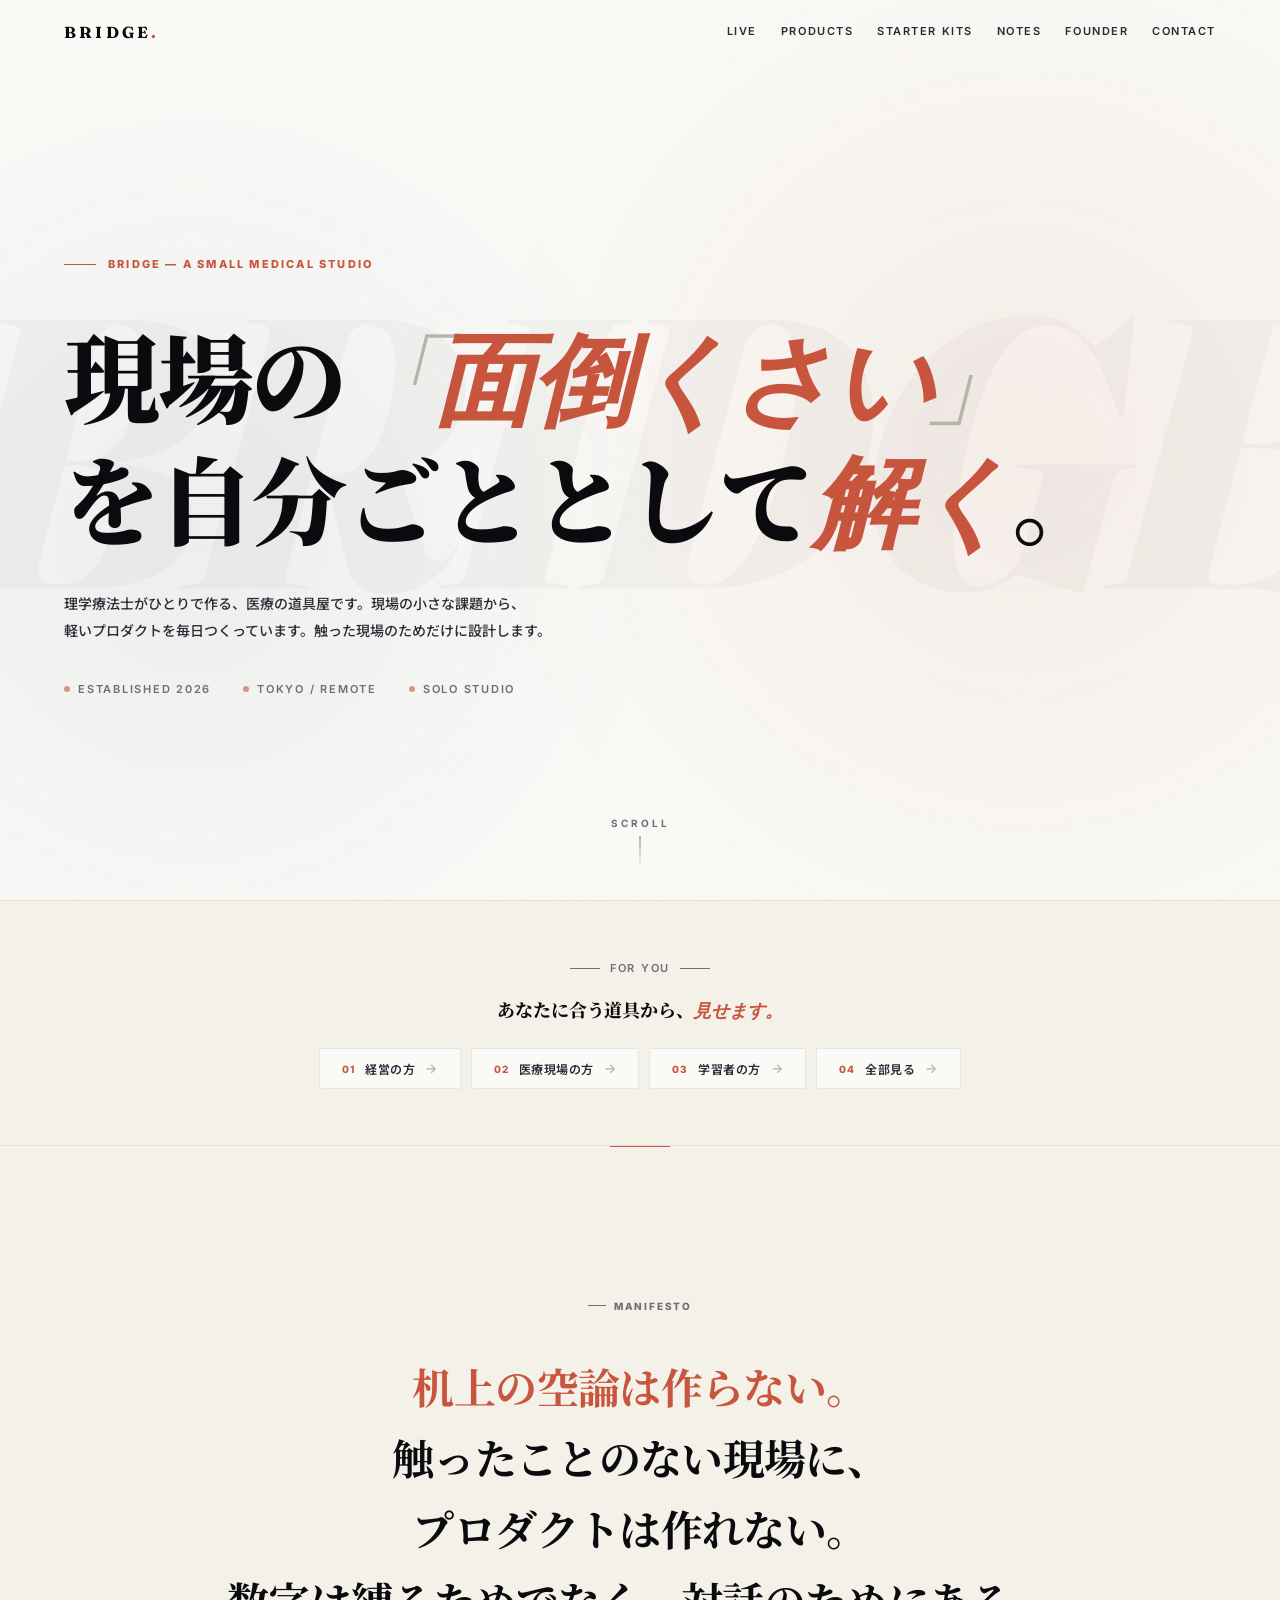
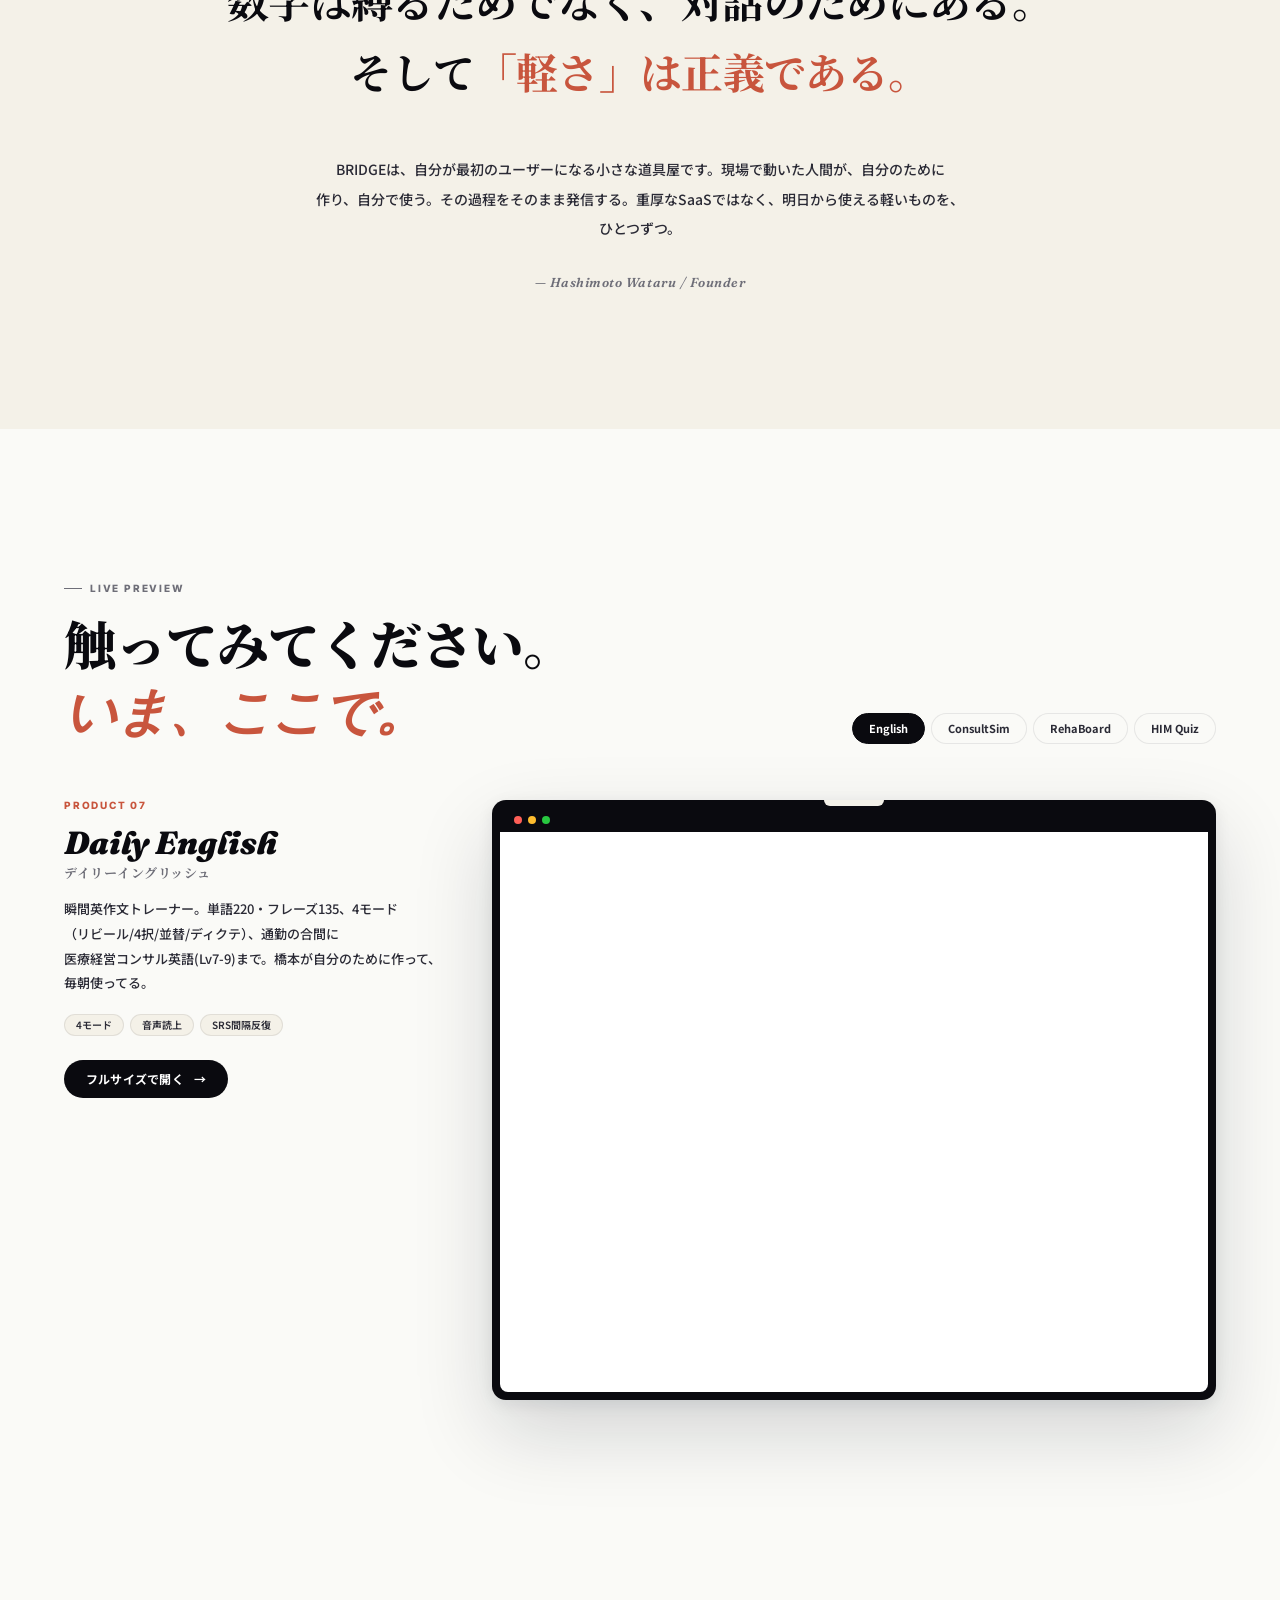
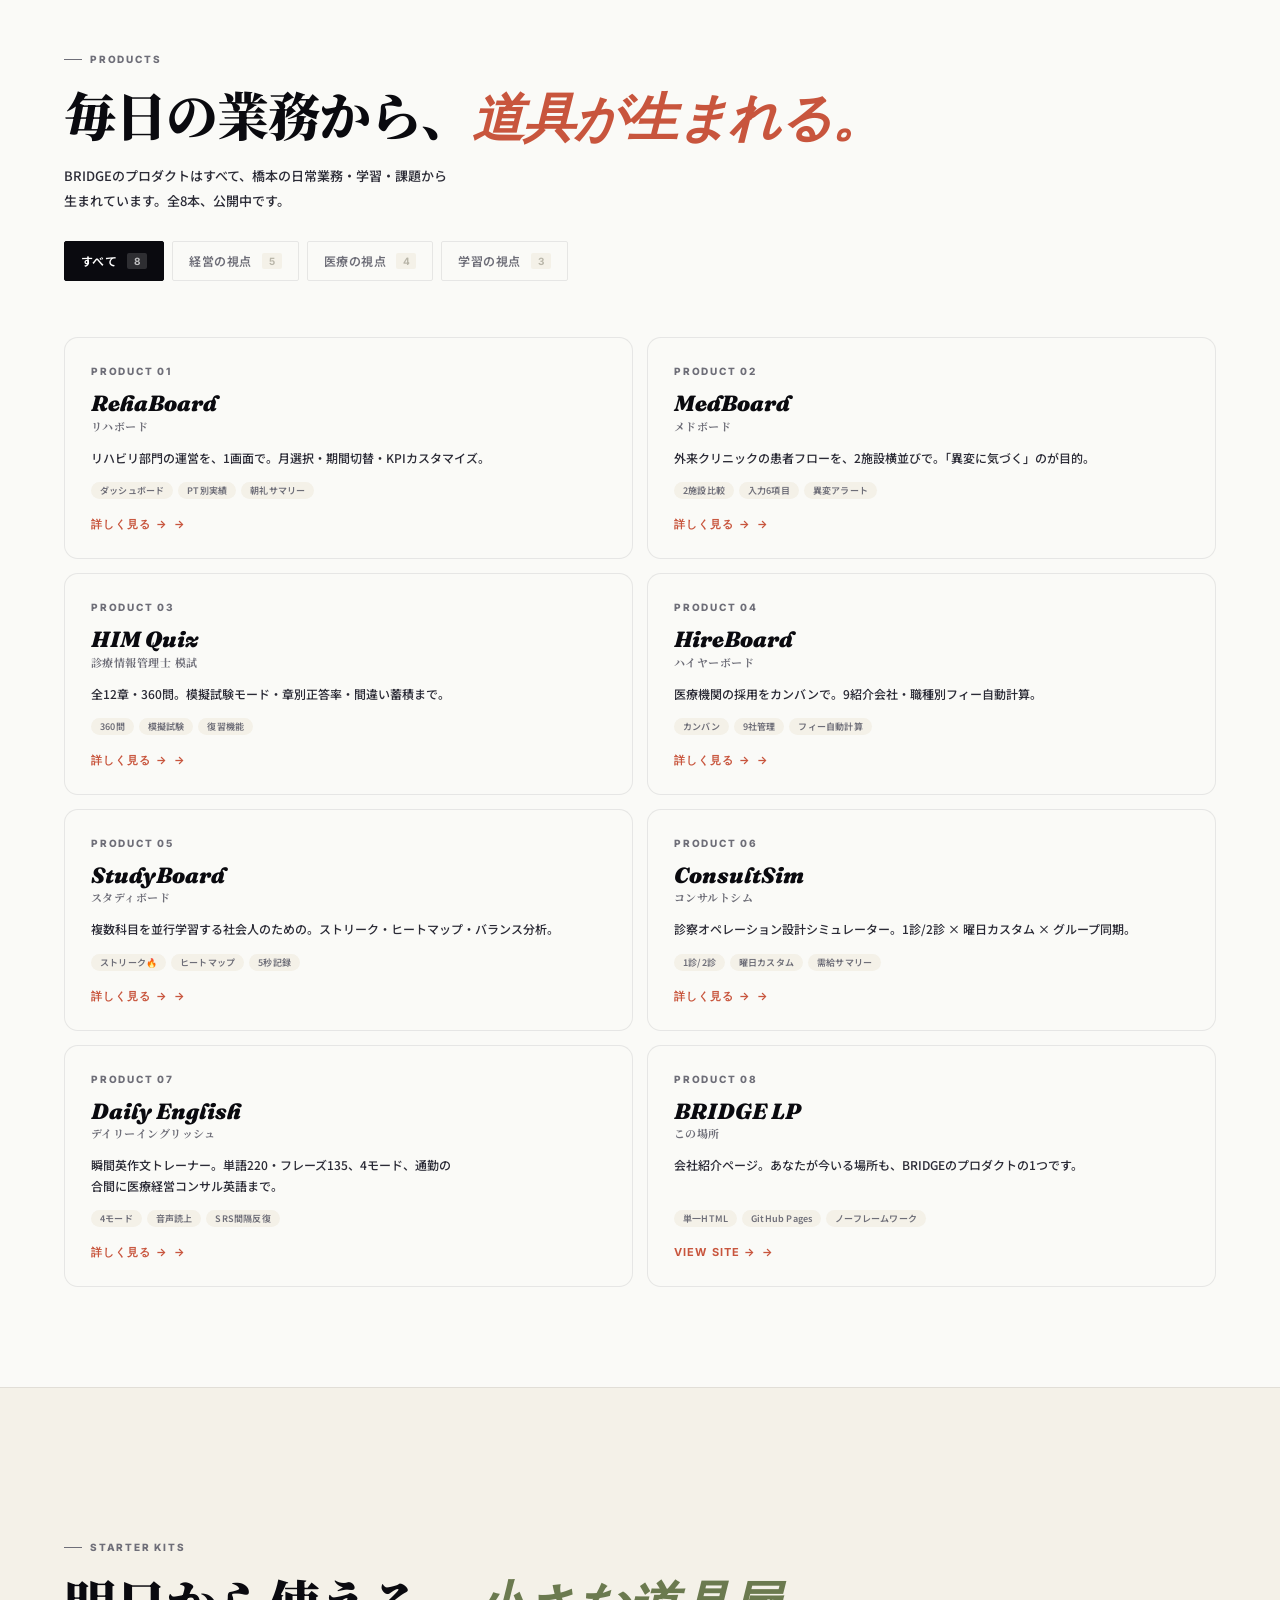
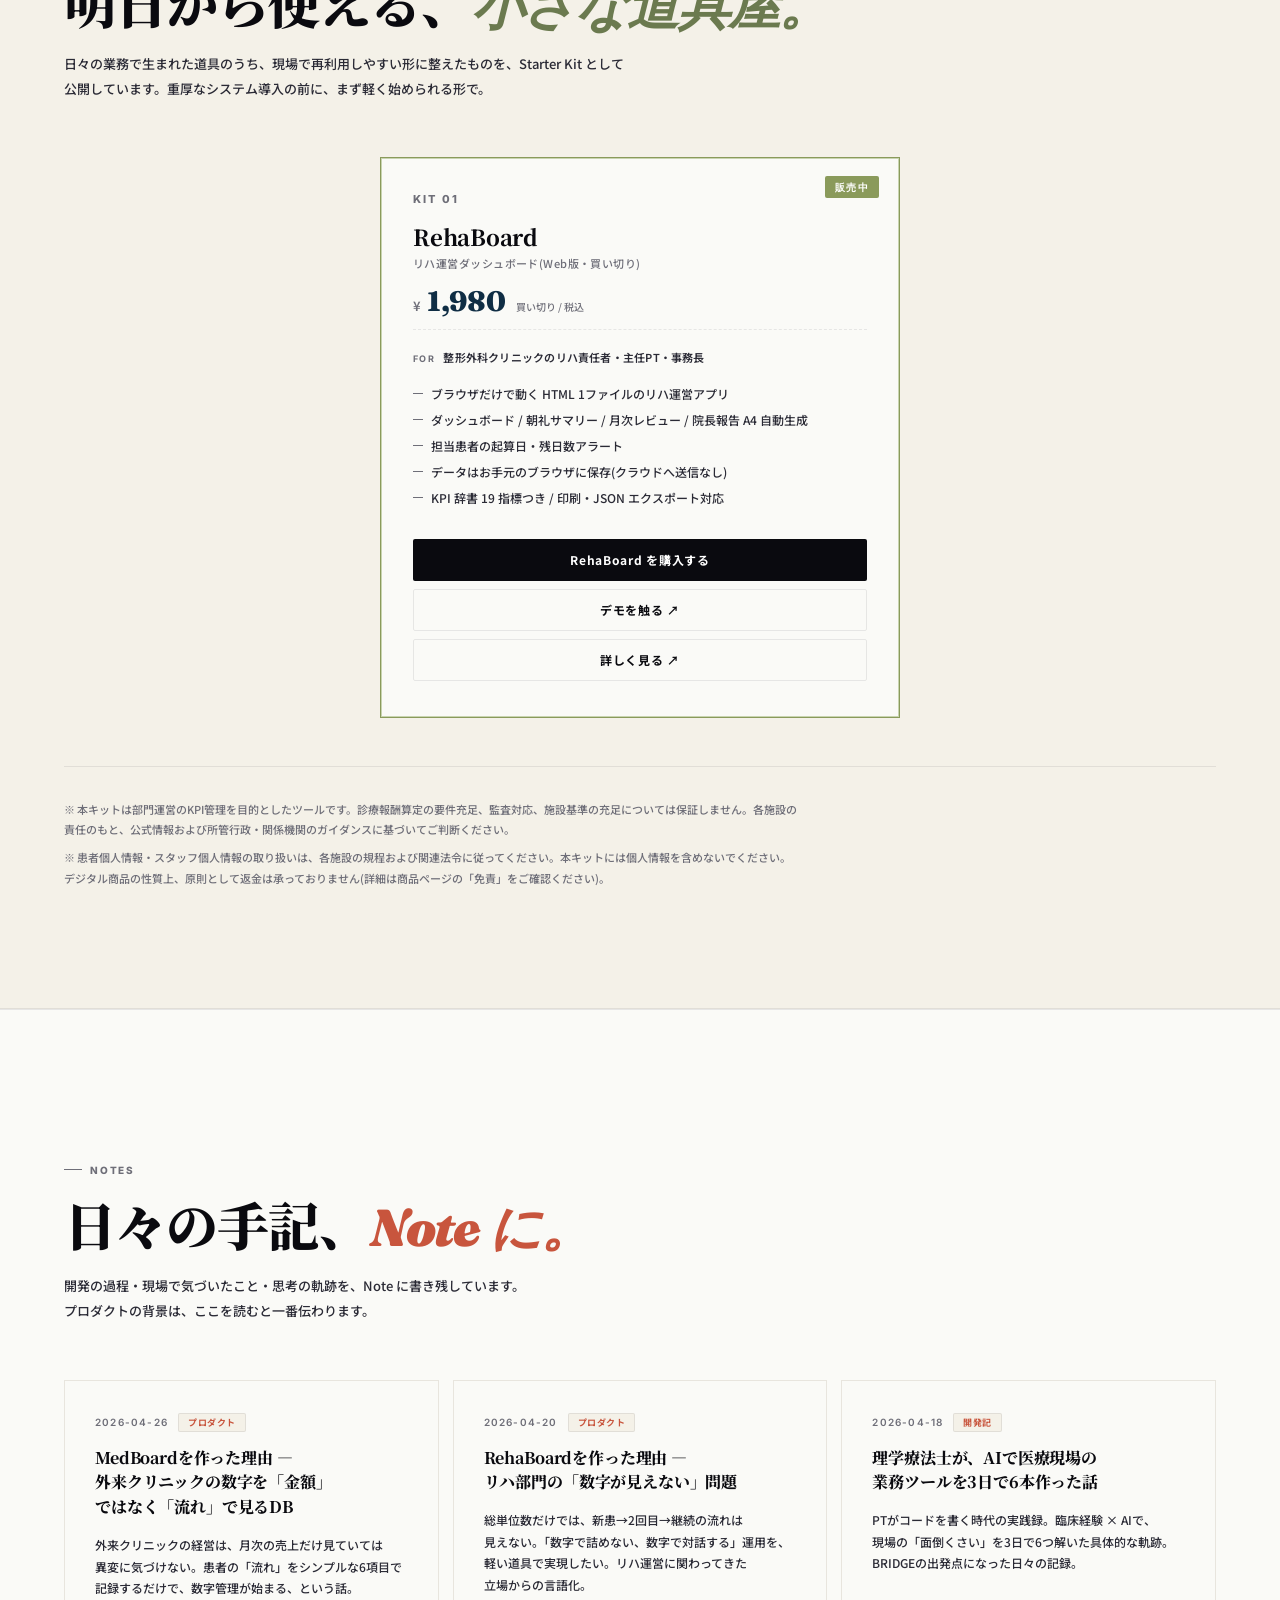
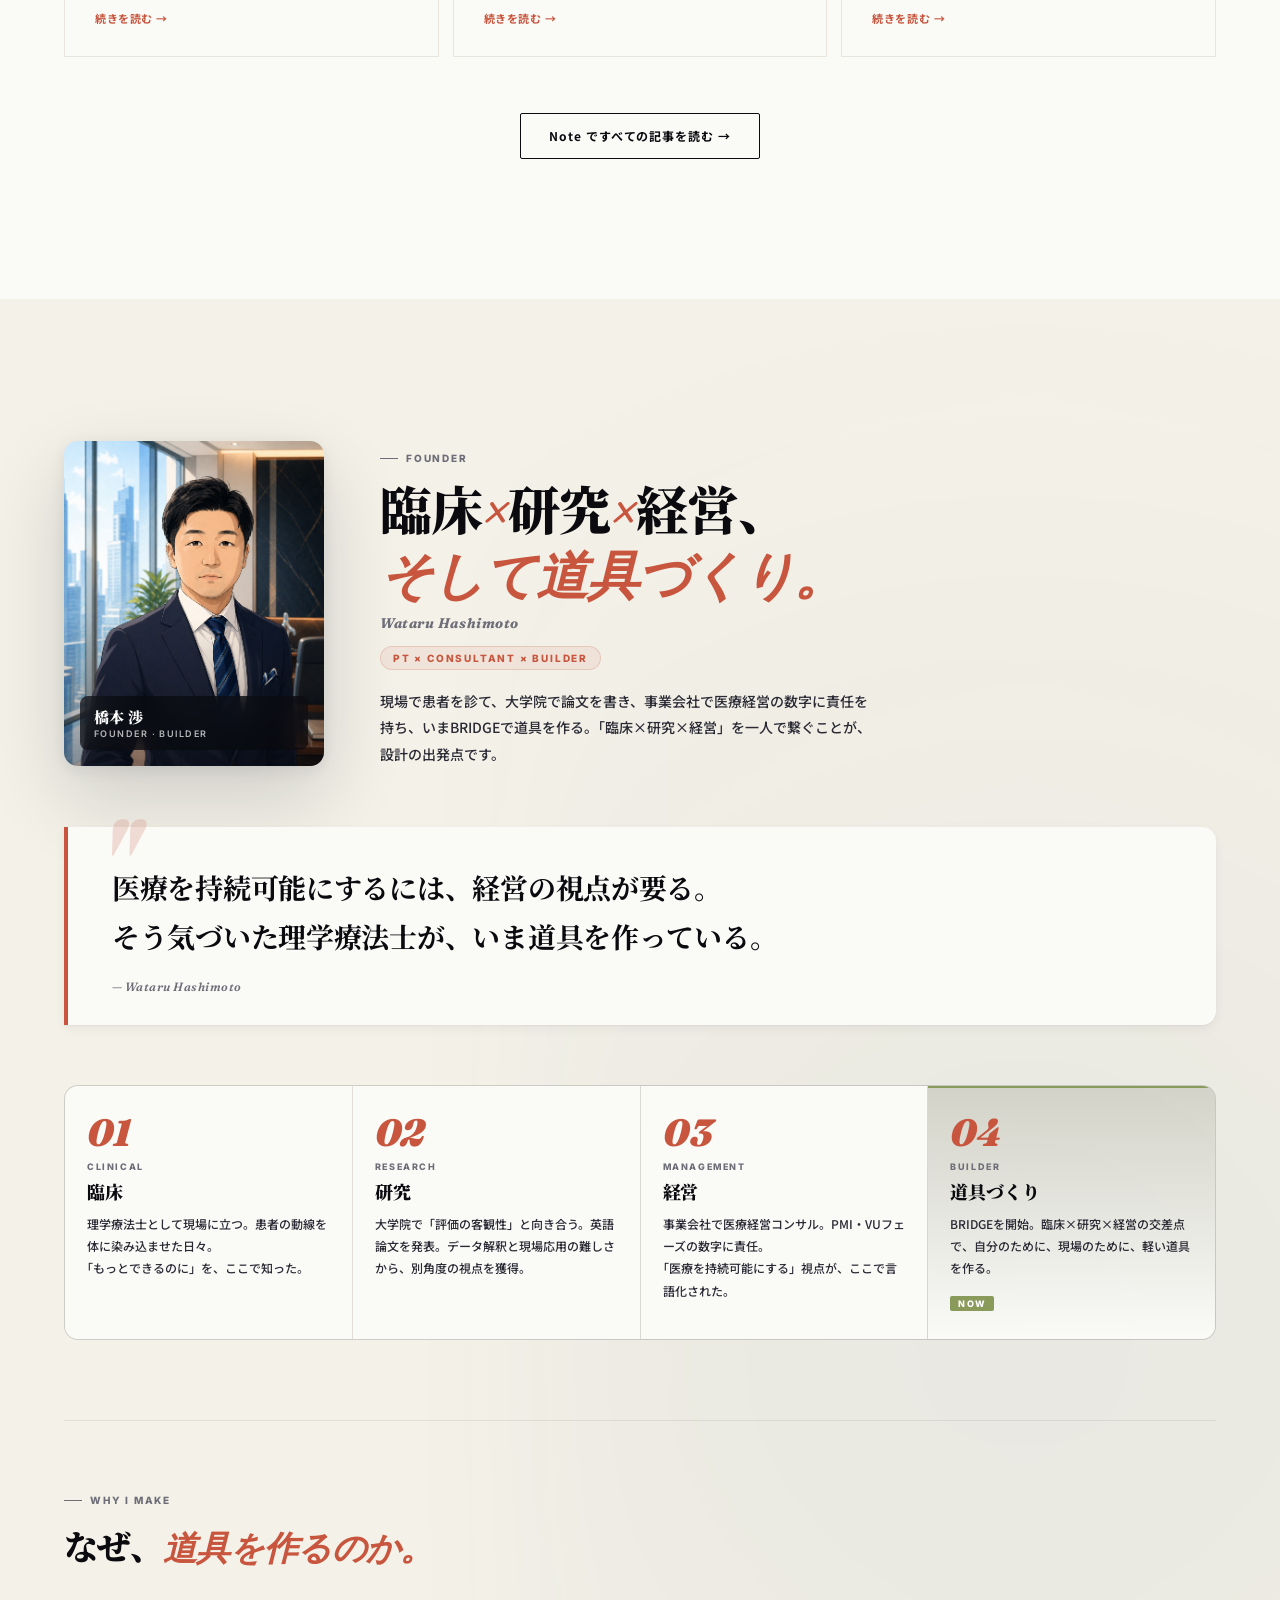
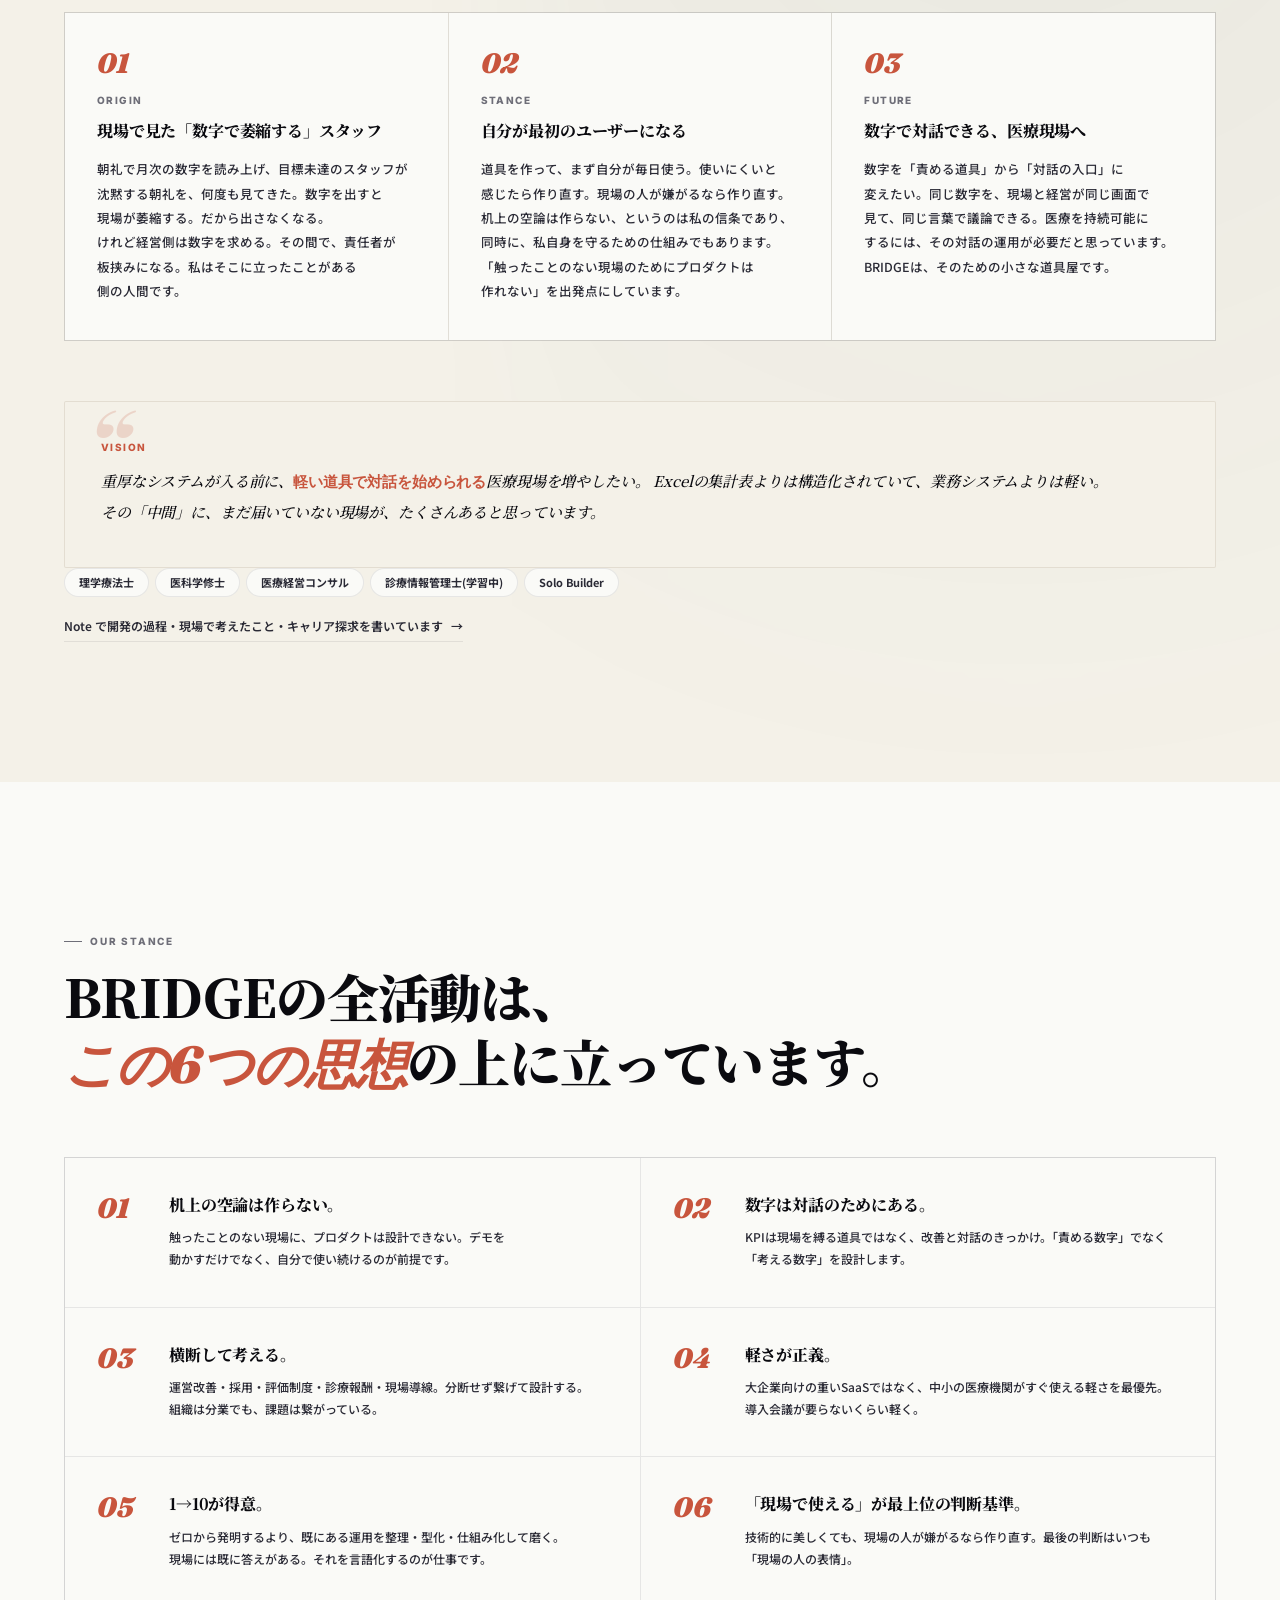
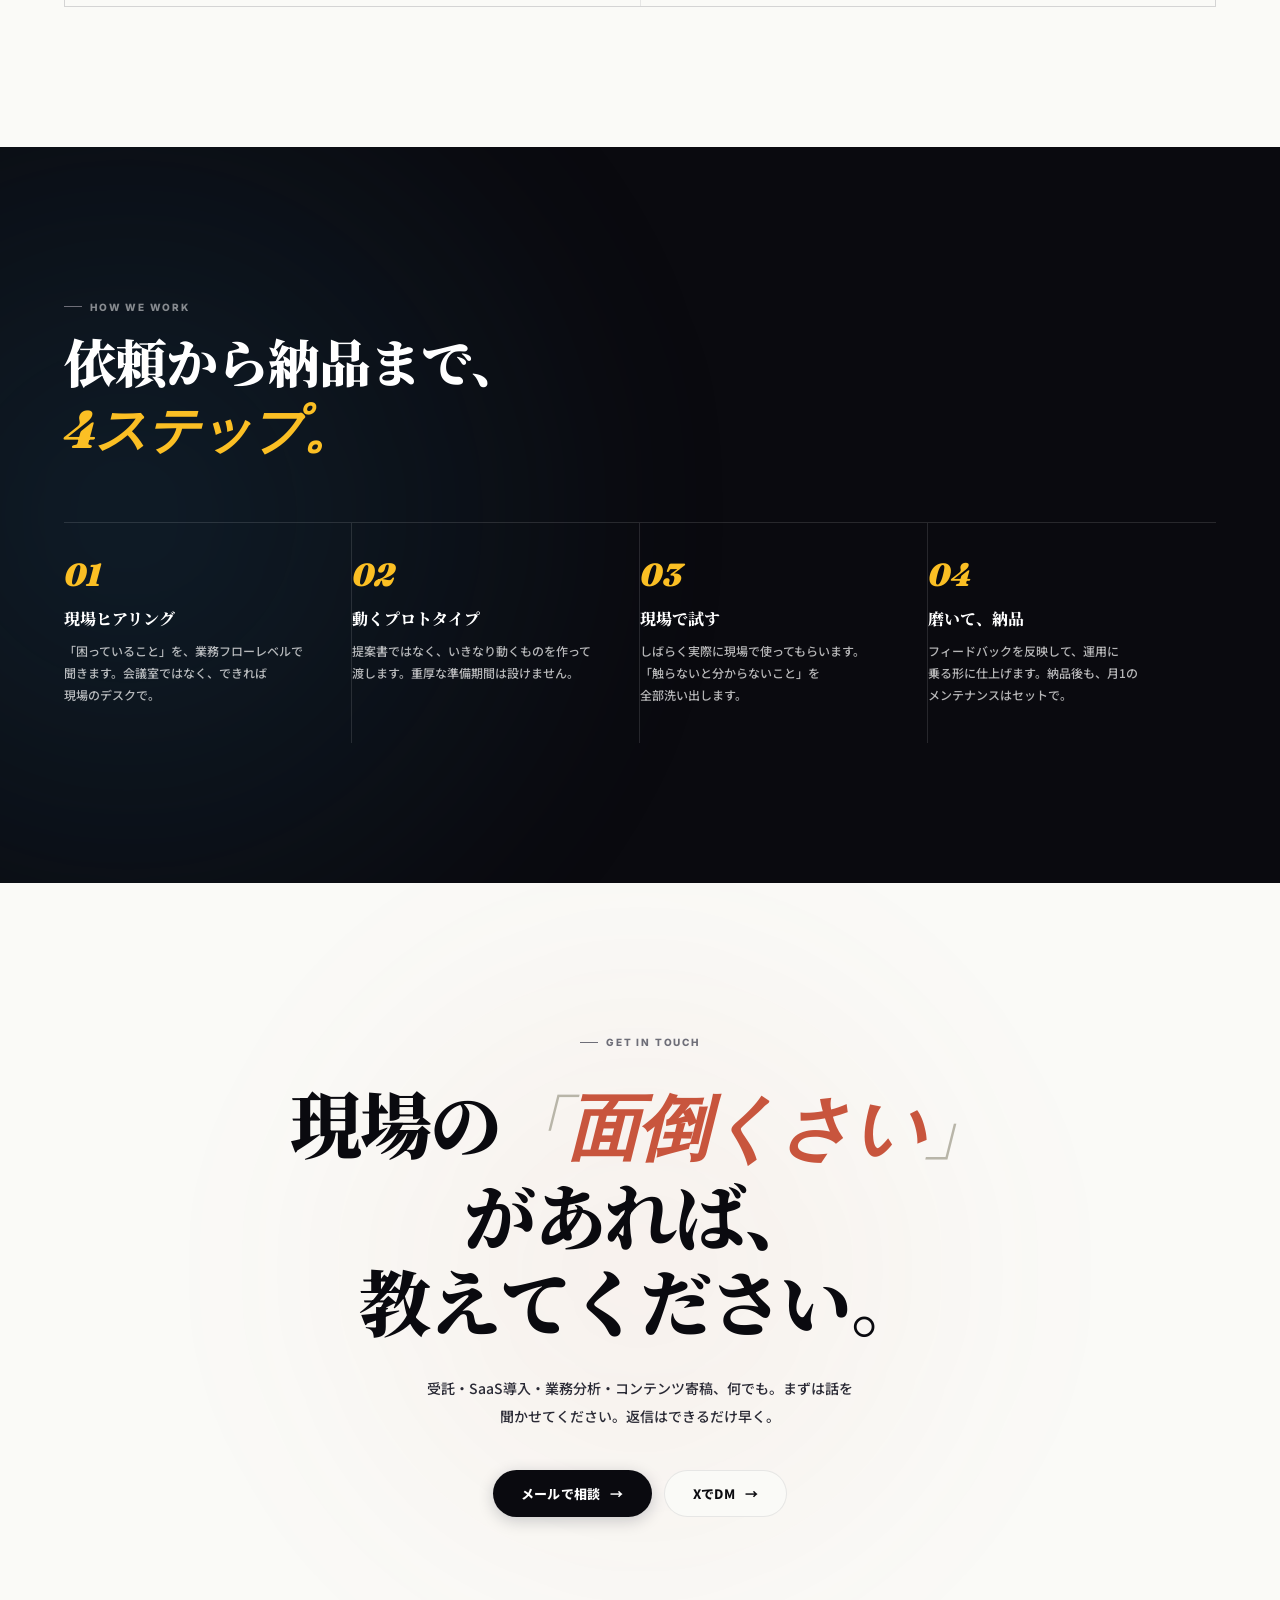
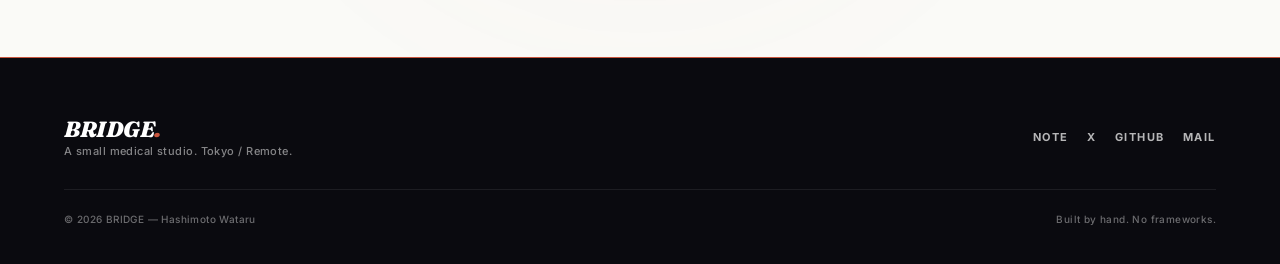
==== commit d27c2515: "LP 大幅更新 — RehaBoard Web版(¥1,980)販売動線整備 - Toolbox/Starter Kits セクションを ¥1,980 の Web版 RehaBoard 1枚カードに " ====
--- a/index.html
+++ b/index.html
@@ -152,6 +152,49 @@
 .products-head p{font:500 13px/1.9 var(--sans-jp);color:var(--ink-2);max-width:560px;margin-top:14px}
 .products-grid{max-width:var(--max);margin:0 auto;display:grid;grid-template-columns:repeat(2,1fr);gap:14px}
 @media(max-width:760px){.products-grid{grid-template-columns:1fr}}
+.products-tabs{display:flex;gap:8px;flex-wrap:wrap;margin-top:28px}
+.products-tab{font:600 12px/1 var(--sans-jp);letter-spacing:0.04em;padding:11px 16px;background:transparent;border:1px solid var(--line);color:var(--ink-3);cursor:pointer;transition:all .18s;border-radius:2px;display:inline-flex;align-items:center;gap:10px}
+.products-tab:hover{border-color:var(--ink-3);color:var(--ink)}
+.products-tab.on{background:var(--ink);color:#fff;border-color:var(--ink)}
+.products-tab .count{font:700 10px/1 var(--sans-en);color:var(--ink-4);padding:3px 6px;background:var(--paper-2);border-radius:2px;min-width:20px;text-align:center;letter-spacing:0}
+.products-tab.on .count{background:rgba(255,255,255,0.15);color:rgba(255,255,255,0.7)}
+.product-card.hide{display:none}
+.product-card{transition:opacity .25s,transform .25s}
+.product-card.fade-in{animation:fadeIn .35s cubic-bezier(0.2,0.7,0.2,1) both}
+@keyframes fadeIn{from{opacity:0;transform:translateY(8px)}to{opacity:1;transform:translateY(0)}}
+
+/* ===== FOR YOU(立場選択) ===== */
+.foryou{padding:48px var(--pad-x) 56px;background:var(--paper-2);border-bottom:1px solid var(--line);border-top:1px solid var(--line)}
+.foryou-inner{max-width:var(--max);margin:0 auto;text-align:center}
+.foryou-label{font:600 11px/1 var(--sans-en);color:var(--ink-3);margin-bottom:22px;letter-spacing:0.16em;text-transform:uppercase;display:inline-flex;align-items:center;gap:10px}
+.foryou-label::before,.foryou-label::after{content:'';width:30px;height:1px;background:var(--ink-3);display:inline-block}
+.foryou-h{font:800 clamp(15px,2vw,18px)/1.5 var(--serif-jp);color:var(--ink);margin-bottom:24px;letter-spacing:-0.01em}
+.foryou-h .em{font-family:var(--serif-en);font-style:italic;color:var(--vermilion)}
+.foryou-buttons{display:inline-flex;gap:10px;flex-wrap:wrap;justify-content:center}
+.foryou-btn{padding:13px 22px;background:var(--paper);border:1px solid var(--line);font:600 12px/1 var(--sans-jp);letter-spacing:0.04em;color:var(--ink-2);cursor:pointer;transition:all .2s;border-radius:2px;display:inline-flex;align-items:center;gap:10px}
+.foryou-btn:hover{border-color:var(--ink);color:var(--ink);background:var(--paper)}
+.foryou-btn .ic{font:800 10px/1 var(--sans-en);color:var(--vermilion);letter-spacing:0.1em}
+.foryou-btn .arr{font:600 13px/1 var(--sans-en);color:var(--ink-4);transition:transform .2s,color .2s}
+.foryou-btn:hover .arr{transform:translateX(3px);color:var(--vermilion)}
+
+/* ===== NOTES ===== */
+.notes{padding:140px var(--pad-x);background:var(--paper);position:relative;border-top:1px solid var(--line)}
+.notes-head{max-width:var(--max);margin:0 auto 56px}
+.notes-head h2{font:900 clamp(28px,4.4vw,52px)/1.25 var(--serif-jp);letter-spacing:-0.02em;margin-top:14px}
+.notes-head h2 .em{font-family:var(--serif-en);font-style:italic;color:var(--vermilion)}
+.notes-head p{font:500 13px/1.9 var(--sans-jp);color:var(--ink-2);max-width:560px;margin-top:14px}
+.notes-grid{max-width:var(--max);margin:0 auto;display:grid;grid-template-columns:repeat(3,1fr);gap:14px}
+@media(max-width:880px){.notes-grid{grid-template-columns:1fr}}
+.note-card{background:var(--paper);border:1px solid var(--line-w);padding:32px 30px;display:flex;flex-direction:column;gap:14px;text-decoration:none;transition:all .2s;position:relative;min-height:240px}
+.note-card:hover{transform:translateY(-2px);box-shadow:var(--shadow-2);border-color:var(--vermilion)}
+.note-card-meta{display:flex;gap:10px;align-items:center;font:600 10px/1 var(--sans-en);letter-spacing:0.12em;color:var(--ink-3);text-transform:uppercase}
+.note-tag{padding:4px 9px;background:var(--paper-2);border:1px solid var(--line);border-radius:2px;font:700 9px/1 var(--sans-jp);letter-spacing:0.06em;color:var(--vermilion)}
+.note-card-h{font:800 16px/1.55 var(--serif-jp);color:var(--ink);letter-spacing:-0.01em}
+.note-card-excerpt{font:500 12px/1.8 var(--sans-jp);color:var(--ink-2);flex:1}
+.note-card-link{font:700 11px/1 var(--sans-jp);color:var(--vermilion);letter-spacing:0.05em;display:inline-flex;align-items:center;gap:6px}
+.notes-foot{max-width:var(--max);margin:56px auto 0;text-align:center}
+.notes-cta{font:700 12px/1 var(--sans-jp);letter-spacing:0.08em;color:var(--ink);padding:16px 28px;border:1px solid var(--ink);border-radius:2px;display:inline-block;transition:all .2s}
+.notes-cta:hover{background:var(--ink);color:#fff}
 .product-card{background:var(--paper);border:1px solid var(--line);border-radius:14px;padding:28px 26px;display:flex;flex-direction:column;gap:14px;transition:all .25s cubic-bezier(0.16,1,0.3,1);cursor:pointer;position:relative;overflow:hidden}
 .product-card::before{content:'';position:absolute;top:0;left:0;right:0;height:1px;background:linear-gradient(90deg,transparent,rgba(200,85,61,0.4),transparent);opacity:0;transition:opacity .3s}
 .product-card:hover{transform:translateY(-3px);box-shadow:var(--shadow-2);border-color:rgba(200,85,61,0.2)}
@@ -207,6 +250,26 @@
 .note-link:hover{color:var(--vermilion);border-color:var(--vermilion)}
 .note-link:hover::after{transform:translateX(4px)}
 
+/* ===== FOUNDER WHY (深掘り) ===== */
+.founder-why{margin-top:80px;padding-top:60px;border-top:1px solid var(--line)}
+.founder-why-head{margin-bottom:40px}
+.founder-why-h{font:900 clamp(22px,3.4vw,34px)/1.4 var(--serif-jp);letter-spacing:-0.02em;color:var(--ink);margin-top:14px}
+.founder-why-h .em{font-family:var(--serif-en);font-style:italic;color:var(--vermilion)}
+.founder-why-grid{display:grid;grid-template-columns:repeat(3,1fr);gap:1px;background:var(--line);border:1px solid var(--line)}
+@media(max-width:880px){.founder-why-grid{grid-template-columns:1fr}}
+.founder-why-card{background:var(--paper);padding:36px 32px;display:flex;flex-direction:column;gap:14px}
+.founder-why-num{font:900 28px/1 var(--serif-en);font-style:italic;color:var(--vermilion);margin-bottom:4px}
+.founder-why-tag{font:800 10px/1 var(--sans-en);letter-spacing:0.14em;text-transform:uppercase;color:var(--ink-3)}
+.founder-why-h3{font:800 16px/1.5 var(--serif-jp);color:var(--ink);letter-spacing:-0.01em}
+.founder-why-p{font:500 12.5px/1.95 var(--sans-jp);color:var(--ink-2);flex:1}
+
+/* ===== FOUNDER VISION ===== */
+.founder-vision{margin-top:60px;padding:40px 36px;background:var(--paper-2);border:1px solid var(--line-w);border-radius:2px;position:relative}
+.founder-vision::before{content:'\201C';font:900 80px/0.6 var(--serif-en);color:var(--vermilion);font-style:italic;position:absolute;top:18px;left:24px;opacity:0.18}
+.founder-vision-tag{font:800 10px/1 var(--sans-en);letter-spacing:0.14em;text-transform:uppercase;color:var(--vermilion);margin-bottom:14px;position:relative}
+.founder-vision-text{font:500 italic 15px/2 var(--serif-jp);color:var(--ink);position:relative;letter-spacing:-0.01em}
+.founder-vision-text strong{font-style:normal;color:var(--vermilion);font-weight:900;font-family:var(--serif-en)}
+
 /* ===== STANCE ===== */
 .stance{padding:140px var(--pad-x);background:var(--paper)}
 .stance-head{max-width:var(--max);margin:0 auto 60px}
@@ -282,6 +345,47 @@
 /* progress bar */
 .progress{position:fixed;top:0;left:0;height:2px;background:var(--vermilion);z-index:200;transition:width .1s linear;width:0;box-shadow:0 0 8px rgba(200,85,61,0.5)}
 
+/* ===== TOOLBOX (販売中の道具) ===== */
+.toolbox{padding:140px var(--pad-x) 120px;background:var(--paper-2);position:relative;border-top:1px solid var(--line);border-bottom:1px solid var(--line)}
+.toolbox-head{max-width:var(--max);margin:0 auto 56px}
+.toolbox-head h2{font:900 clamp(28px,4.4vw,52px)/1.25 var(--serif-jp);letter-spacing:-0.02em;margin-top:14px}
+.toolbox-head h2 .em{font-family:var(--serif-en);font-style:italic;color:var(--moegi-deep)}
+.toolbox-head p{font:500 13px/1.9 var(--sans-jp);color:var(--ink-2);max-width:620px;margin-top:14px}
+.toolbox-grid{max-width:var(--max);margin:0 auto;display:grid;grid-template-columns:repeat(3,1fr);gap:14px}
+@media(max-width:980px){.toolbox-grid{grid-template-columns:1fr}}
+.toolbox-grid-1{max-width:520px;grid-template-columns:1fr}
+@media(max-width:980px){.toolbox-grid-1{max-width:520px}}
+.toolbox-card{background:var(--paper);border:1px solid var(--line-w);padding:36px 32px;display:flex;flex-direction:column;gap:18px;position:relative;transition:transform .25s,box-shadow .25s}
+.toolbox-card:hover{transform:translateY(-3px);box-shadow:var(--shadow-2)}
+.toolbox-card.featured{background:var(--paper);border-color:var(--moegi);box-shadow:0 0 0 1px var(--moegi-pale) inset}
+.toolbox-status{position:absolute;top:18px;right:20px;font:700 10px/1 var(--sans-en);letter-spacing:0.14em;text-transform:uppercase;padding:6px 10px;border-radius:2px}
+.toolbox-status.avail{background:var(--moegi);color:#fff}
+.toolbox-status.soon{background:var(--paper-3);color:var(--taisha-deep);border:1px solid var(--taisha-pale)}
+.toolbox-status.consult{background:var(--paper-3);color:var(--indigo);border:1px solid var(--line)}
+.toolbox-num{font:800 11px/1 var(--sans-en);letter-spacing:0.2em;text-transform:uppercase;color:var(--ink-3)}
+.toolbox-name{font:800 22px/1.3 var(--serif-jp);color:var(--ink);letter-spacing:-0.01em}
+.toolbox-name .jp{display:block;font:500 11px/1 var(--sans-jp);color:var(--ink-3);letter-spacing:0.04em;margin-top:6px}
+.toolbox-price{display:flex;align-items:baseline;gap:6px;padding-bottom:14px;border-bottom:1px dashed var(--line)}
+.toolbox-price .yen{font:600 13px/1 var(--sans-jp);color:var(--ink-3)}
+.toolbox-price .num{font:800 28px/1 var(--serif-en);color:var(--indigo-deep);letter-spacing:-0.01em}
+.toolbox-price .unit{font:500 10px/1.4 var(--sans-jp);color:var(--ink-3);margin-left:4px}
+.toolbox-price .range{font:700 18px/1 var(--serif-en);color:var(--indigo-deep);font-style:italic}
+.toolbox-for{font:600 11px/1.7 var(--sans-jp);color:var(--ink-2);letter-spacing:0.02em}
+.toolbox-for .label{display:inline-block;font:700 9px/1 var(--sans-en);letter-spacing:0.16em;text-transform:uppercase;color:var(--ink-3);margin-right:8px}
+.toolbox-list{list-style:none;margin:0;padding:0;display:flex;flex-direction:column;gap:8px}
+.toolbox-list li{font:500 12px/1.5 var(--sans-jp);color:var(--ink-2);padding-left:18px;position:relative}
+.toolbox-list li::before{content:'';position:absolute;left:0;top:8px;width:10px;height:1px;background:var(--ink-3)}
+.toolbox-actions{margin-top:auto;display:flex;flex-direction:column;gap:8px;padding-top:14px}
+.toolbox-btn{display:inline-flex;align-items:center;justify-content:center;padding:14px 18px;font:700 12px/1 var(--sans-jp);letter-spacing:0.06em;border-radius:2px;transition:all .18s;border:1px solid transparent}
+.toolbox-btn.primary{background:var(--ink);color:#fff}
+.toolbox-btn.primary:hover{background:var(--indigo-deep)}
+.toolbox-btn.ghost{background:transparent;color:var(--ink);border-color:var(--line)}
+.toolbox-btn.ghost:hover{border-color:var(--ink);background:var(--paper)}
+.toolbox-btn.disabled{background:var(--paper-3);color:var(--ink-3);cursor:not-allowed}
+.toolbox-foot{max-width:var(--max);margin:48px auto 0;padding-top:32px;border-top:1px solid var(--line)}
+.toolbox-foot p{font:500 11px/1.85 var(--sans-jp);color:var(--ink-3);max-width:780px}
+.toolbox-foot p + p{margin-top:8px}
+
 </style>
 </head>
 <body>
@@ -294,6 +398,8 @@
   <div class="nav-links">
     <a href="#showcase">Live</a>
     <a href="#products">Products</a>
+    <a href="#starter-kits">Starter Kits</a>
+    <a href="#notes">Notes</a>
     <a href="#founder">Founder</a>
     <a href="#contact">Contact</a>
   </div>
@@ -320,6 +426,20 @@
   <div class="scroll-hint">SCROLL</div>
 </section>
 
+<!-- ============ FOR YOU(立場選択) ============ -->
+<section class="foryou">
+  <div class="foryou-inner">
+    <div class="foryou-label" data-reveal>For You</div>
+    <h3 class="foryou-h" data-reveal data-reveal-delay="1"><span class="nowrap">あなたに合う道具から、</span><span class="em nowrap">見せます。</span></h3>
+    <div class="foryou-buttons" data-reveal data-reveal-delay="2">
+      <button class="foryou-btn" data-foryou-cat="management"><span class="ic">01</span>経営の方<span class="arr">→</span></button>
+      <button class="foryou-btn" data-foryou-cat="medical"><span class="ic">02</span>医療現場の方<span class="arr">→</span></button>
+      <button class="foryou-btn" data-foryou-cat="learning"><span class="ic">03</span>学習者の方<span class="arr">→</span></button>
+      <button class="foryou-btn" data-foryou-cat="all"><span class="ic">04</span>全部見る<span class="arr">→</span></button>
+    </div>
+  </div>
+</section>
+
 <!-- ============ MANIFESTO ============ -->
 <section class="manifesto">
   <div class="manifesto-inner">
@@ -355,7 +475,7 @@
     <div class="showcase-info" id="showcaseInfo">
       <div class="num-tag">PRODUCT 07</div>
       <h3>Daily English<span class="jp">デイリーイングリッシュ</span></h3>
-      <p id="showcaseDesc">瞬間英作文トレーナー。単語220・フレーズ135、4モード（リビール/4択/並替/ディクテ）、通勤5分で医療経営コンサル英語(Lv7-9)まで。橋本が自分のために作って、毎朝使ってる。</p>
+      <p id="showcaseDesc">瞬間英作文トレーナー。単語220・フレーズ135、4モード（リビール/4択/並替/ディクテ）、通勤の合間に医療経営コンサル英語(Lv7-9)まで。橋本が自分のために作って、毎朝使ってる。</p>
       <div class="showcase-tags" id="showcaseTags"><span>4モード</span><span>音声読上</span><span>SRS間隔反復</span></div>
       <a class="showcase-cta" id="showcaseLink" href="https://bridge-med.github.io/english-trainer/" target="_blank">フルサイズで開く</a>
     </div>
@@ -374,64 +494,170 @@
     <p data-reveal data-reveal-delay="2">
       BRIDGEのプロダクトはすべて、橋本の日常業務・学習・課題から生まれています。<span class="nowrap">全8本、公開中です。</span>
     </p>
-  </div>
-  <div class="products-grid">
-    <a class="product-card" href="https://bridge-med.github.io/rehaboard-demo/" target="_blank" data-reveal>
+    <div class="products-tabs" data-reveal data-reveal-delay="3" id="productsTabs">
+      <button class="products-tab on" data-cat="all">すべて<span class="count" data-count-all>8</span></button>
+      <button class="products-tab" data-cat="management">経営の視点<span class="count" data-count-management>5</span></button>
+      <button class="products-tab" data-cat="medical">医療の視点<span class="count" data-count-medical>4</span></button>
+      <button class="products-tab" data-cat="learning">学習の視点<span class="count" data-count-learning>3</span></button>
+    </div>
+  </div>
+  <div class="products-grid" id="productsGrid">
+    <a class="product-card" href="./rehaboard/index.html" target="_blank" data-reveal data-cat="medical,management">
       <div class="product-card-num">PRODUCT 01</div>
       <div class="product-card-name">RehaBoard<span class="jp">リハボード</span></div>
       <div class="product-card-tagline">リハビリ部門の運営を、1画面で。月選択・期間切替・KPIカスタマイズ。</div>
       <div class="product-card-tags"><span>ダッシュボード</span><span>PT別実績</span><span>朝礼サマリー</span></div>
-      <span class="product-card-link">View Demo</span>
-    </a>
-    <a class="product-card" href="https://bridge-med.github.io/med-kpi/" target="_blank" data-reveal>
+      <span class="product-card-link">詳しく見る →</span>
+    </a>
+    <a class="product-card" href="./medboard/index.html" target="_blank" data-reveal data-cat="medical,management">
       <div class="product-card-num">PRODUCT 02</div>
       <div class="product-card-name">MedBoard<span class="jp">メドボード</span></div>
       <div class="product-card-tagline">外来クリニックの患者フローを、2施設横並びで。「異変に気づく」のが目的。</div>
       <div class="product-card-tags"><span>2施設比較</span><span>入力6項目</span><span>異変アラート</span></div>
-      <span class="product-card-link">View Demo</span>
-    </a>
-    <a class="product-card" href="https://bridge-med.github.io/him-quiz/" target="_blank" data-reveal>
+      <span class="product-card-link">詳しく見る →</span>
+    </a>
+    <a class="product-card" href="./him-quiz/index.html" target="_blank" data-reveal data-cat="medical,learning">
       <div class="product-card-num">PRODUCT 03</div>
       <div class="product-card-name">HIM Quiz<span class="jp">診療情報管理士 模試</span></div>
       <div class="product-card-tagline">全12章・360問。模擬試験モード・章別正答率・間違い蓄積まで。</div>
       <div class="product-card-tags"><span>360問</span><span>模擬試験</span><span>復習機能</span></div>
-      <span class="product-card-link">View Demo</span>
-    </a>
-    <a class="product-card" href="https://bridge-med.github.io/hire-board/" target="_blank" data-reveal>
+      <span class="product-card-link">詳しく見る →</span>
+    </a>
+    <a class="product-card" href="./hire-board/index.html" target="_blank" data-reveal data-cat="management">
       <div class="product-card-num">PRODUCT 04</div>
       <div class="product-card-name">HireBoard<span class="jp">ハイヤーボード</span></div>
       <div class="product-card-tagline">医療機関の採用をカンバンで。9紹介会社・職種別フィー自動計算。</div>
       <div class="product-card-tags"><span>カンバン</span><span>9社管理</span><span>フィー自動計算</span></div>
-      <span class="product-card-link">View Demo</span>
-    </a>
-    <a class="product-card" href="https://bridge-med.github.io/study-board/" target="_blank" data-reveal>
+      <span class="product-card-link">詳しく見る →</span>
+    </a>
+    <a class="product-card" href="./study-board/index.html" target="_blank" data-reveal data-cat="learning">
       <div class="product-card-num">PRODUCT 05</div>
       <div class="product-card-name">StudyBoard<span class="jp">スタディボード</span></div>
       <div class="product-card-tagline">複数科目を並行学習する社会人のための。ストリーク・ヒートマップ・バランス分析。</div>
       <div class="product-card-tags"><span>ストリーク🔥</span><span>ヒートマップ</span><span>5秒記録</span></div>
-      <span class="product-card-link">View Demo</span>
-    </a>
-    <a class="product-card" href="https://bridge-med.github.io/consult-simulator/" target="_blank" data-reveal>
+      <span class="product-card-link">詳しく見る →</span>
+    </a>
+    <a class="product-card" href="./consult-simulator/index.html" target="_blank" data-reveal data-cat="medical,management">
       <div class="product-card-num">PRODUCT 06</div>
       <div class="product-card-name">ConsultSim<span class="jp">コンサルトシム</span></div>
       <div class="product-card-tagline">診察オペレーション設計シミュレーター。1診/2診 × 曜日カスタム × グループ同期。</div>
       <div class="product-card-tags"><span>1診/2診</span><span>曜日カスタム</span><span>需給サマリー</span></div>
-      <span class="product-card-link">View Demo</span>
-    </a>
-    <a class="product-card" href="https://bridge-med.github.io/english-trainer/" target="_blank" data-reveal>
+      <span class="product-card-link">詳しく見る →</span>
+    </a>
+    <a class="product-card" href="./english-trainer/index.html" target="_blank" data-reveal data-cat="learning">
       <div class="product-card-num">PRODUCT 07</div>
       <div class="product-card-name">Daily English<span class="jp">デイリーイングリッシュ</span></div>
-      <div class="product-card-tagline">瞬間英作文トレーナー。単語220・フレーズ135、4モード、通勤5分で医療経営コンサル英語まで。</div>
+      <div class="product-card-tagline">瞬間英作文トレーナー。単語220・フレーズ135、4モード、通勤の合間に医療経営コンサル英語まで。</div>
       <div class="product-card-tags"><span>4モード</span><span>音声読上</span><span>SRS間隔反復</span></div>
-      <span class="product-card-link">View Demo</span>
-    </a>
-    <a class="product-card" href="https://bridge-med.github.io/bridge-lp/" target="_blank" data-reveal>
+      <span class="product-card-link">詳しく見る →</span>
+    </a>
+    <a class="product-card" href="https://bridge-med.github.io/bridge-lp/" target="_blank" data-reveal data-cat="management">
       <div class="product-card-num">PRODUCT 08</div>
       <div class="product-card-name">BRIDGE LP<span class="jp">この場所</span></div>
       <div class="product-card-tagline">会社紹介ページ。あなたが今いる場所も、BRIDGEのプロダクトの1つです。</div>
       <div class="product-card-tags"><span>単一HTML</span><span>GitHub Pages</span><span>ノーフレームワーク</span></div>
-      <span class="product-card-link">View Site</span>
-    </a>
+      <span class="product-card-link">View Site →</span>
+    </a>
+  </div>
+</section>
+
+<!--
+  ============================================================
+  STARTER KITS セクション — 販売中の道具
+  ------------------------------------------------------------
+  ★ URL 差し替えポイント(購入ページ確定後、href のみ書き換え)
+
+    [購入]           data-link="purchase-rehaboard"
+                     #purchase-rehaboard → note の購入ページ URL に差し替え
+                     購入者には別途、?license=RB2026-XXXXXXXX 付きの URL を送付
+    [デモ]           data-link="demo"
+                     https://bridge-med.github.io/rehaboard-demo/(現状のまま、デモ版モード起動)
+    [詳細]           data-link="detail"
+                     ./rehaboard/index.html(Web版商品の詳細ページ)
+  ============================================================
+-->
+<section class="toolbox" id="starter-kits">
+  <div class="toolbox-head">
+    <div class="eyebrow kicker" data-reveal>Starter Kits</div>
+    <h2 data-reveal data-reveal-delay="1"><span class="nowrap">明日から使える、</span><span class="em nowrap">小さな道具屋。</span></h2>
+    <p data-reveal data-reveal-delay="2">
+      日々の業務で生まれた道具のうち、現場で再利用しやすい形に整えたものを、Starter Kit として公開しています。<span class="nowrap">重厚なシステム導入の前に、まず軽く始められる形で。</span>
+    </p>
+  </div>
+
+  <div class="toolbox-grid toolbox-grid-1">
+
+    <!-- RehaBoard Web版 -->
+    <div class="toolbox-card featured" data-reveal>
+      <span class="toolbox-status avail">販売中</span>
+      <div class="toolbox-num">KIT 01</div>
+      <div class="toolbox-name">RehaBoard<span class="jp">リハ運営ダッシュボード(Web版・買い切り)</span></div>
+      <div class="toolbox-price">
+        <span class="yen">¥</span><span class="num">1,980</span><span class="unit">買い切り / 税込</span>
+      </div>
+      <div class="toolbox-for"><span class="label">For</span>整形外科クリニックのリハ責任者・主任PT・事務長</div>
+      <ul class="toolbox-list">
+        <li>ブラウザだけで動く HTML 1ファイルのリハ運営アプリ</li>
+        <li>ダッシュボード / 朝礼サマリー / 月次レビュー / 院長報告 A4 自動生成</li>
+        <li>担当患者の起算日・残日数アラート</li>
+        <li>データはお手元のブラウザに保存(クラウドへ送信なし)</li>
+        <li>KPI 辞書 19 指標つき / 印刷・JSON エクスポート対応</li>
+      </ul>
+      <div class="toolbox-actions">
+        <a class="toolbox-btn primary" href="#purchase-rehaboard" data-link="purchase-rehaboard">RehaBoard を購入する</a>
+        <a class="toolbox-btn ghost" href="https://bridge-med.github.io/rehaboard-demo/" target="_blank" rel="noopener" data-link="demo">デモを触る ↗</a>
+        <a class="toolbox-btn ghost" href="./rehaboard/index.html" data-link="detail" target="_blank" rel="noopener">詳しく見る ↗</a>
+      </div>
+    </div>
+
+  </div>
+
+  <div class="toolbox-foot" data-reveal>
+    <p>※ 本キットは部門運営のKPI管理を目的としたツールです。診療報酬算定の要件充足、監査対応、施設基準の充足については保証しません。各施設の責任のもと、公式情報および所管行政・関係機関のガイダンスに基づいてご判断ください。</p>
+    <p>※ 患者個人情報・スタッフ個人情報の取り扱いは、各施設の規程および関連法令に従ってください。本キットには個人情報を含めないでください。デジタル商品の性質上、原則として返金は承っておりません(詳細は商品ページの「免責」をご確認ください)。</p>
+  </div>
+</section>
+
+<!-- ============ NOTES ============ -->
+<section class="notes" id="notes">
+  <div class="notes-head">
+    <div class="eyebrow kicker" data-reveal>Notes</div>
+    <h2 data-reveal data-reveal-delay="1"><span class="nowrap">日々の手記、</span><span class="em nowrap">Note に。</span></h2>
+    <p data-reveal data-reveal-delay="2">
+      開発の過程・現場で気づいたこと・思考の軌跡を、Note に書き残しています。<span class="nowrap">プロダクトの背景は、ここを読むと一番伝わります。</span>
+    </p>
+  </div>
+  <div class="notes-grid">
+    <a class="note-card" href="https://note.com/prime_duck4944" target="_blank" data-reveal>
+      <div class="note-card-meta">
+        <span>2026-04-26</span>
+        <span class="note-tag">プロダクト</span>
+      </div>
+      <h3 class="note-card-h">MedBoardを作った理由 — 外来クリニックの数字を「金額」ではなく「流れ」で見るDB</h3>
+      <p class="note-card-excerpt">外来クリニックの経営は、月次の売上だけ見ていては異変に気づけない。患者の「流れ」をシンプルな6項目で記録するだけで、数字管理が始まる、という話。</p>
+      <span class="note-card-link">続きを読む →</span>
+    </a>
+    <a class="note-card" href="https://note.com/prime_duck4944" target="_blank" data-reveal data-reveal-delay="1">
+      <div class="note-card-meta">
+        <span>2026-04-20</span>
+        <span class="note-tag">プロダクト</span>
+      </div>
+      <h3 class="note-card-h">RehaBoardを作った理由 — リハ部門の「数字が見えない」問題</h3>
+      <p class="note-card-excerpt">総単位数だけでは、新患→2回目→継続の流れは見えない。「数字で詰めない、数字で対話する」運用を、軽い道具で実現したい。リハ運営に関わってきた立場からの言語化。</p>
+      <span class="note-card-link">続きを読む →</span>
+    </a>
+    <a class="note-card" href="https://note.com/prime_duck4944" target="_blank" data-reveal data-reveal-delay="2">
+      <div class="note-card-meta">
+        <span>2026-04-18</span>
+        <span class="note-tag">開発記</span>
+      </div>
+      <h3 class="note-card-h">理学療法士が、AIで医療現場の業務ツールを3日で6本作った話</h3>
+      <p class="note-card-excerpt">PTがコードを書く時代の実践録。臨床経験 × AIで、現場の「面倒くさい」を3日で6つ解いた具体的な軌跡。BRIDGEの出発点になった日々の記録。</p>
+      <span class="note-card-link">続きを読む →</span>
+    </a>
+  </div>
+  <div class="notes-foot" data-reveal>
+    <a href="https://note.com/prime_duck4944" target="_blank" class="notes-cta">Note ですべての記事を読む →</a>
   </div>
 </section>
 
@@ -493,16 +719,58 @@
       </div>
     </div>
 
+    <div class="founder-why" data-reveal>
+      <div class="founder-why-head">
+        <div class="eyebrow kicker">Why I make</div>
+        <h3 class="founder-why-h"><span class="nowrap">なぜ、</span><span class="em nowrap">道具を作るのか。</span></h3>
+      </div>
+      <div class="founder-why-grid">
+        <div class="founder-why-card">
+          <div class="founder-why-num">01</div>
+          <div class="founder-why-tag">Origin</div>
+          <h4 class="founder-why-h3">現場で見た「数字で萎縮する」スタッフ</h4>
+          <p class="founder-why-p">
+            朝礼で月次の数字を読み上げ、目標未達のスタッフが沈黙する朝礼を、何度も見てきた。数字を出すと現場が萎縮する。だから出さなくなる。けれど経営側は数字を求める。その間で、責任者が板挟みになる。私はそこに立ったことがある側の人間です。
+          </p>
+        </div>
+        <div class="founder-why-card">
+          <div class="founder-why-num">02</div>
+          <div class="founder-why-tag">Stance</div>
+          <h4 class="founder-why-h3">自分が最初のユーザーになる</h4>
+          <p class="founder-why-p">
+            道具を作って、まず自分が毎日使う。使いにくいと感じたら作り直す。現場の人が嫌がるなら作り直す。机上の空論は作らない、というのは私の信条であり、同時に、私自身を守るための仕組みでもあります。「触ったことのない現場のためにプロダクトは作れない」を出発点にしています。
+          </p>
+        </div>
+        <div class="founder-why-card">
+          <div class="founder-why-num">03</div>
+          <div class="founder-why-tag">Future</div>
+          <h4 class="founder-why-h3">数字で対話できる、医療現場へ</h4>
+          <p class="founder-why-p">
+            数字を「責める道具」から「対話の入口」に変えたい。同じ数字を、現場と経営が同じ画面で見て、同じ言葉で議論できる。医療を持続可能にするには、その対話の運用が必要だと思っています。BRIDGEは、そのための小さな道具屋です。
+          </p>
+        </div>
+      </div>
+    </div>
+
+    <div class="founder-vision" data-reveal>
+      <div class="founder-vision-tag">Vision</div>
+      <p class="founder-vision-text">
+        重厚なシステムが入る前に、<strong>軽い道具で対話を始められる</strong>医療現場を増やしたい。
+        Excelの集計表よりは構造化されていて、業務システムよりは軽い。<br>
+        その「中間」に、まだ届いていない現場が、たくさんあると思っています。
+      </p>
+    </div>
+
     <div class="founder-foot" data-reveal>
       <div class="founder-roles">
         <span>理学療法士</span>
         <span>医科学修士</span>
         <span>医療経営コンサル</span>
-        <span>診療情報管理士（学習中）</span>
+        <span>診療情報管理士(学習中)</span>
         <span>Solo Builder</span>
       </div>
       <a href="https://note.com/prime_duck4944" target="_blank" class="note-link">
-        Note でキャリア探求シリーズを書いています
+        Note で開発の過程・現場で考えたこと・キャリア探求を書いています
       </a>
     </div>
 
@@ -577,12 +845,12 @@
       <div class="process-step" data-reveal data-reveal-delay="1">
         <div class="process-step-num">02</div>
         <h3>動くプロトタイプ</h3>
-        <p>提案書ではなく、いきなり動くものを作って渡します。早ければ数日、遅くとも2週間以内に。</p>
+        <p>提案書ではなく、いきなり動くものを作って渡します。重厚な準備期間は設けません。</p>
       </div>
       <div class="process-step" data-reveal data-reveal-delay="2">
         <div class="process-step-num">03</div>
         <h3>現場で試す</h3>
-        <p>1〜2週間、実際に現場で使ってもらいます。「触らないと分からないこと」を全部洗い出します。</p>
+        <p>しばらく実際に現場で使ってもらいます。「触らないと分からないこと」を全部洗い出します。</p>
       </div>
       <div class="process-step" data-reveal data-reveal-delay="3">
         <div class="process-step-num">04</div>
@@ -633,7 +901,7 @@
 <script>
 // ===== Showcase data =====
 const SHOWCASE = [
-  {n:'07', name:'Daily English', jp:'デイリーイングリッシュ', url:'https://bridge-med.github.io/english-trainer/', desc:'瞬間英作文トレーナー。単語220・フレーズ135、4モード（リビール/4択/並替/ディクテ）、通勤5分で医療経営コンサル英語(Lv7-9)まで。橋本が自分のために作って、毎朝使ってる。', tags:['4モード','音声読上','SRS間隔反復']},
+  {n:'07', name:'Daily English', jp:'デイリーイングリッシュ', url:'https://bridge-med.github.io/english-trainer/', desc:'瞬間英作文トレーナー。単語220・フレーズ135、4モード（リビール/4択/並替/ディクテ）、通勤の合間に医療経営コンサル英語(Lv7-9)まで。橋本が自分のために作って、毎朝使ってる。', tags:['4モード','音声読上','SRS間隔反復']},
   {n:'06', name:'ConsultSim', jp:'コンサルトシム', url:'https://bridge-med.github.io/consult-simulator/', desc:'診察オペレーション設計シミュレーター。1診/2診体制 × 曜日ごとの診察時間カスタム × グループ同期で、院長の「こう回したい」を数字で見える化。', tags:['1診/2診','曜日カスタム','需給サマリー']},
   {n:'01', name:'RehaBoard', jp:'リハボード', url:'https://bridge-med.github.io/rehaboard-demo/', desc:'リハビリ部門の運営を、1画面で。月選択・期間切替・KPIカスタマイズ。PT別実績、朝礼サマリーまで。中小規模医療機関に「導入会議が要らない軽さ」で。', tags:['ダッシュボード','PT別実績','朝礼サマリー']},
   {n:'03', name:'HIM Quiz', jp:'診療情報管理士 模試', url:'https://bridge-med.github.io/him-quiz/', desc:'全12章・360問。模擬試験モード・章別正答率・間違い蓄積で復習。橋本本人が学習中の診療情報管理士の試験対策として、自分のために作った。', tags:['360問','模擬試験','復習機能']},
@@ -655,6 +923,35 @@
   });
 });
 
+// ===== For You: 立場選択でPRODUCTSタブ自動切替+スクロール =====
+document.querySelectorAll('.foryou-btn').forEach(btn => {
+  btn.addEventListener('click', () => {
+    const cat = btn.dataset.foryouCat;
+    const targetTab = document.querySelector(`.products-tab[data-cat="${cat}"]`);
+    if (targetTab) targetTab.click();
+    document.getElementById('products').scrollIntoView({ behavior: 'smooth', block: 'start' });
+  });
+});
+
+// ===== Products tab filtering =====
+document.querySelectorAll('.products-tab').forEach(tab => {
+  tab.addEventListener('click', () => {
+    document.querySelectorAll('.products-tab').forEach(t => t.classList.remove('on'));
+    tab.classList.add('on');
+    const cat = tab.dataset.cat;
+    document.querySelectorAll('#productsGrid .product-card').forEach(card => {
+      const cats = (card.dataset.cat || '').split(',');
+      const show = cat === 'all' || cats.includes(cat);
+      card.classList.remove('fade-in');
+      card.classList.toggle('hide', !show);
+      if (show) {
+        // 軽くアニメで再表示
+        requestAnimationFrame(() => card.classList.add('fade-in'));
+      }
+    });
+  });
+});
+
 // ===== Reveal on scroll =====
 const io=new IntersectionObserver(es=>{es.forEach(e=>{if(e.isIntersecting){e.target.classList.add('vis');io.unobserve(e.target)}})},{threshold:0.12});
 document.querySelectorAll('[data-reveal]').forEach(el=>io.observe(el));
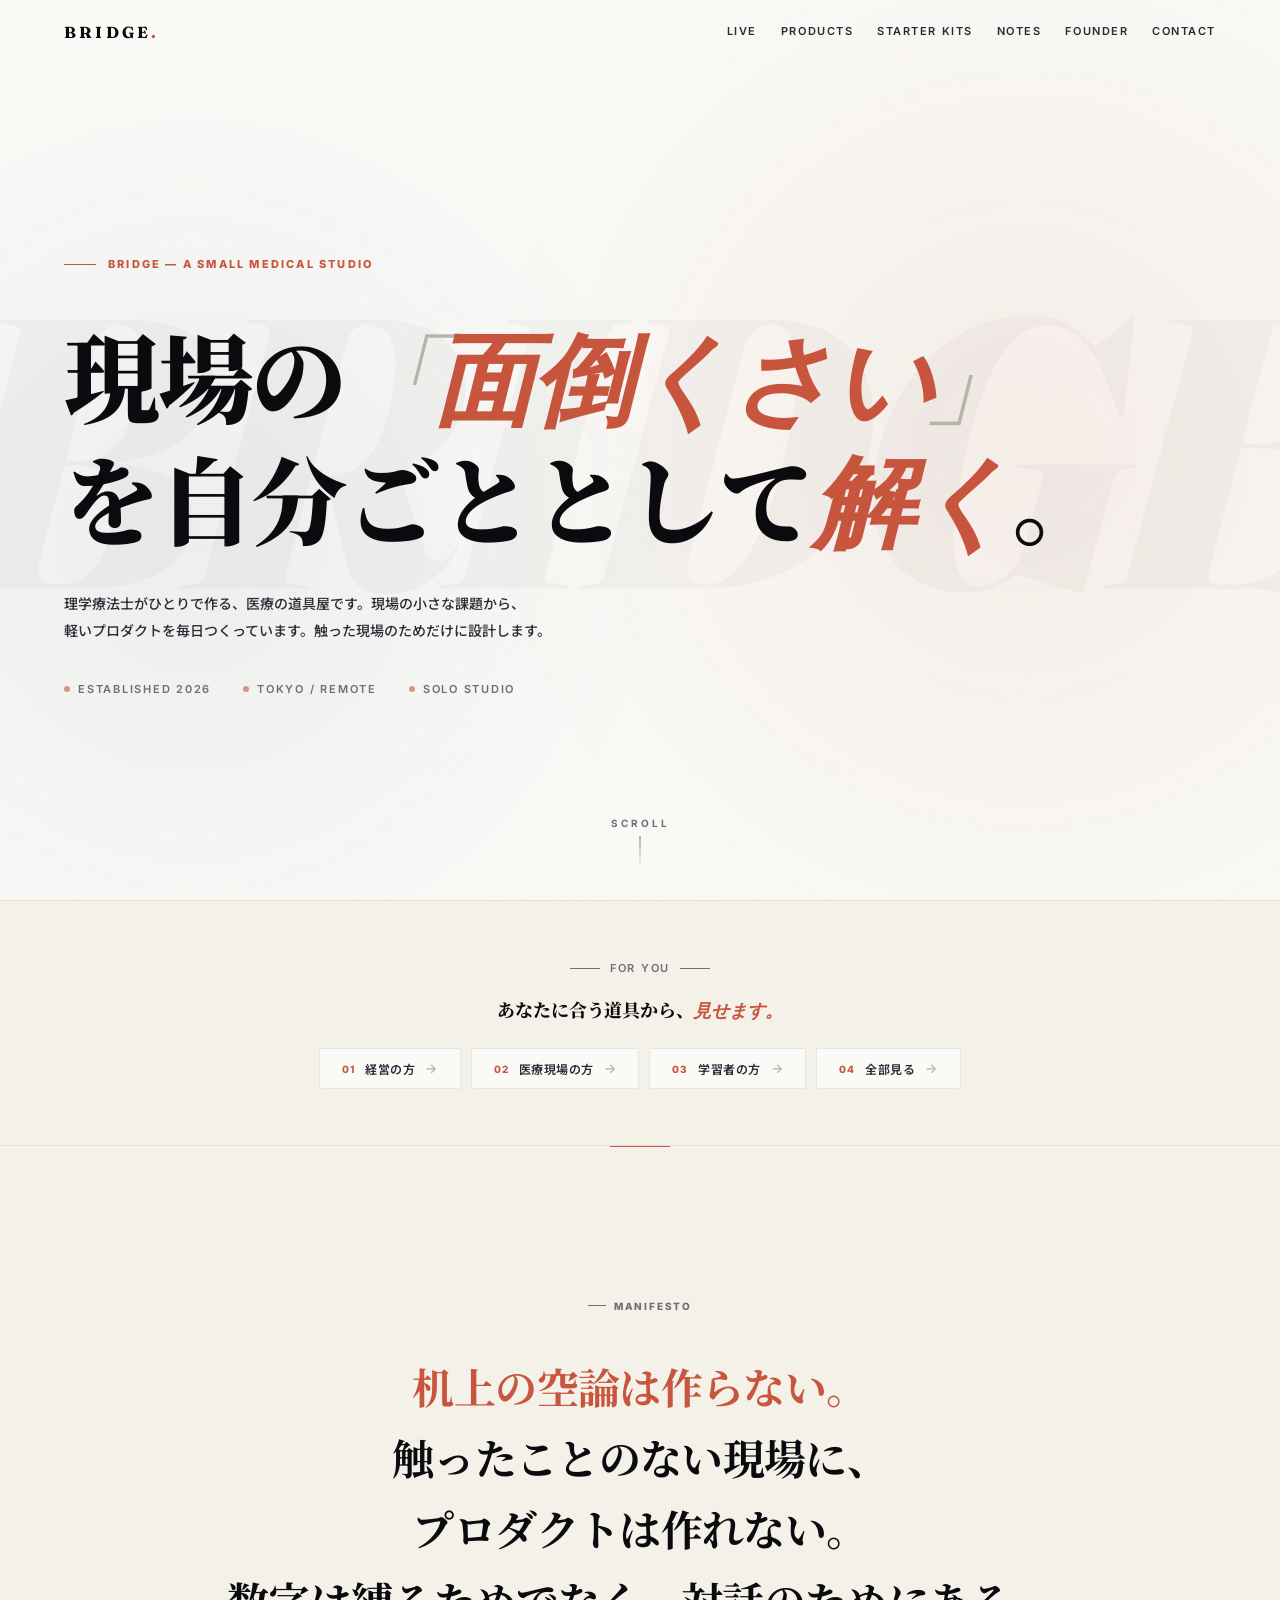
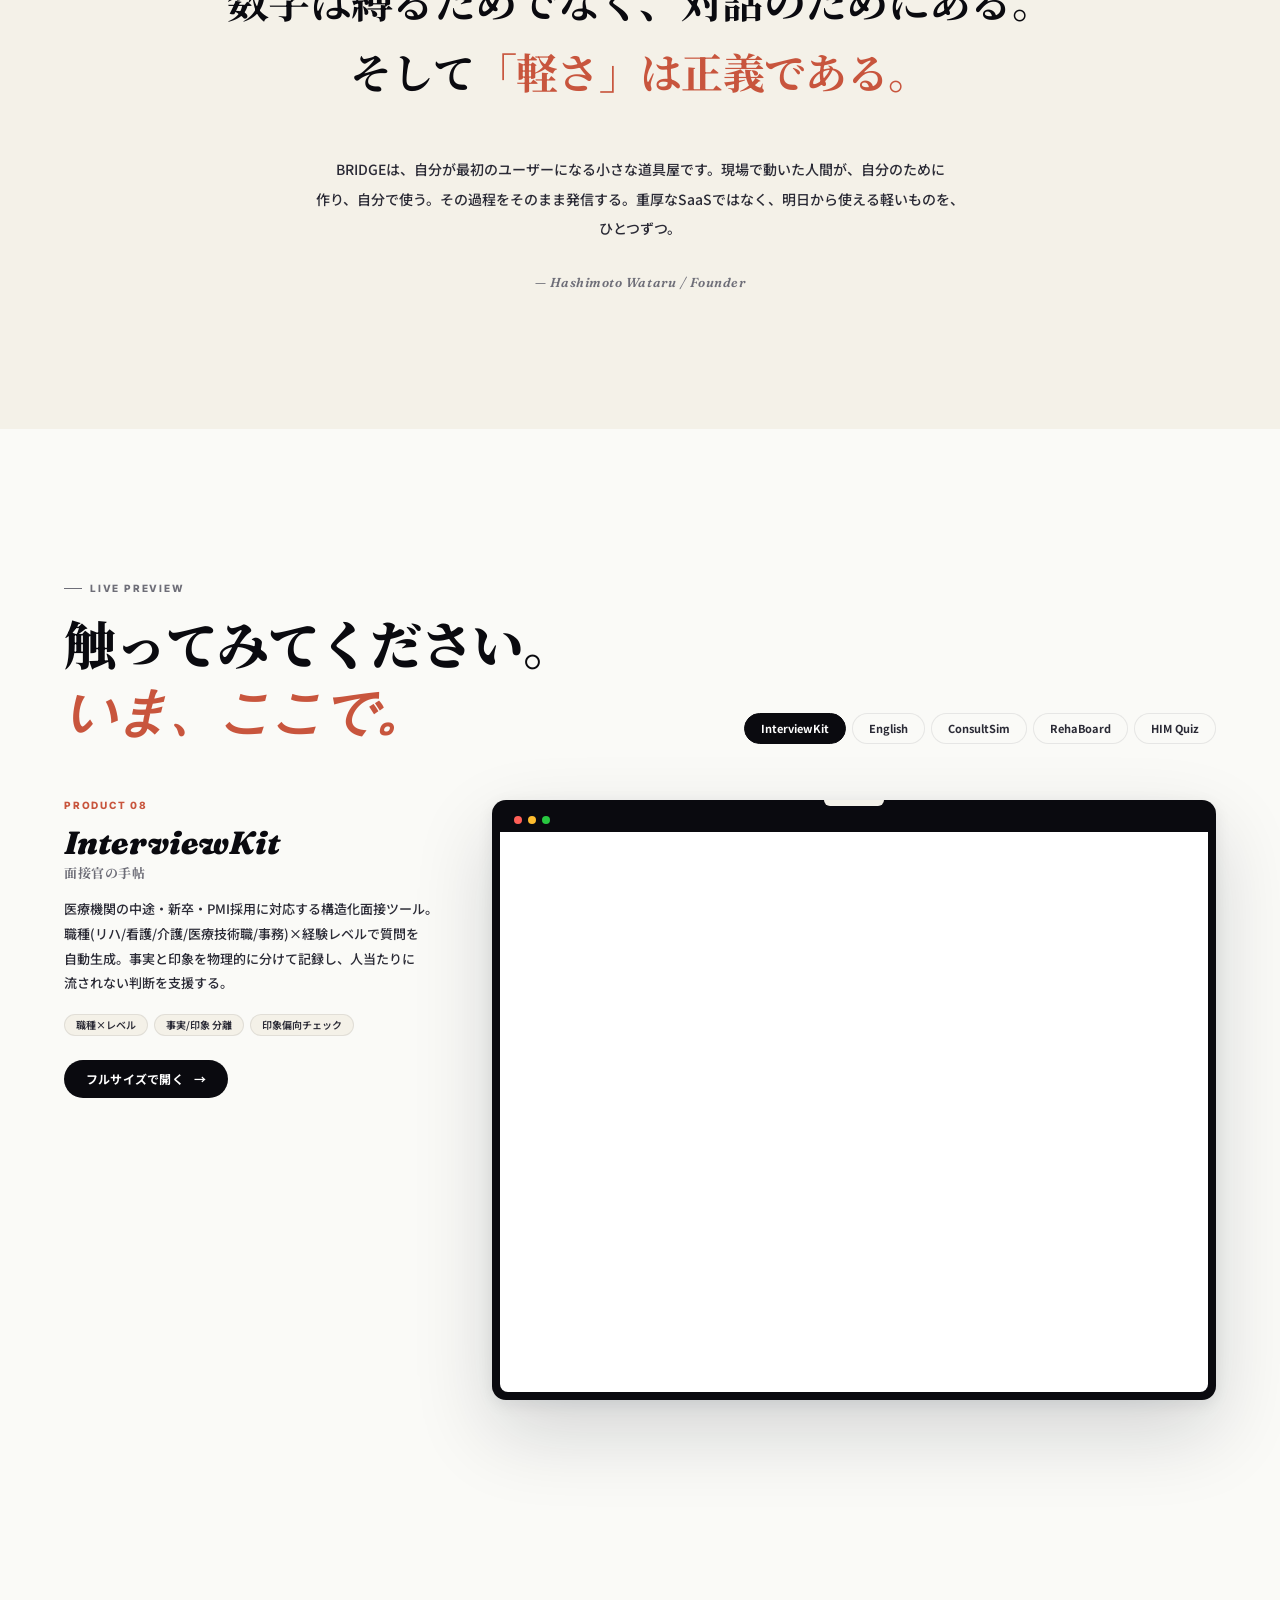
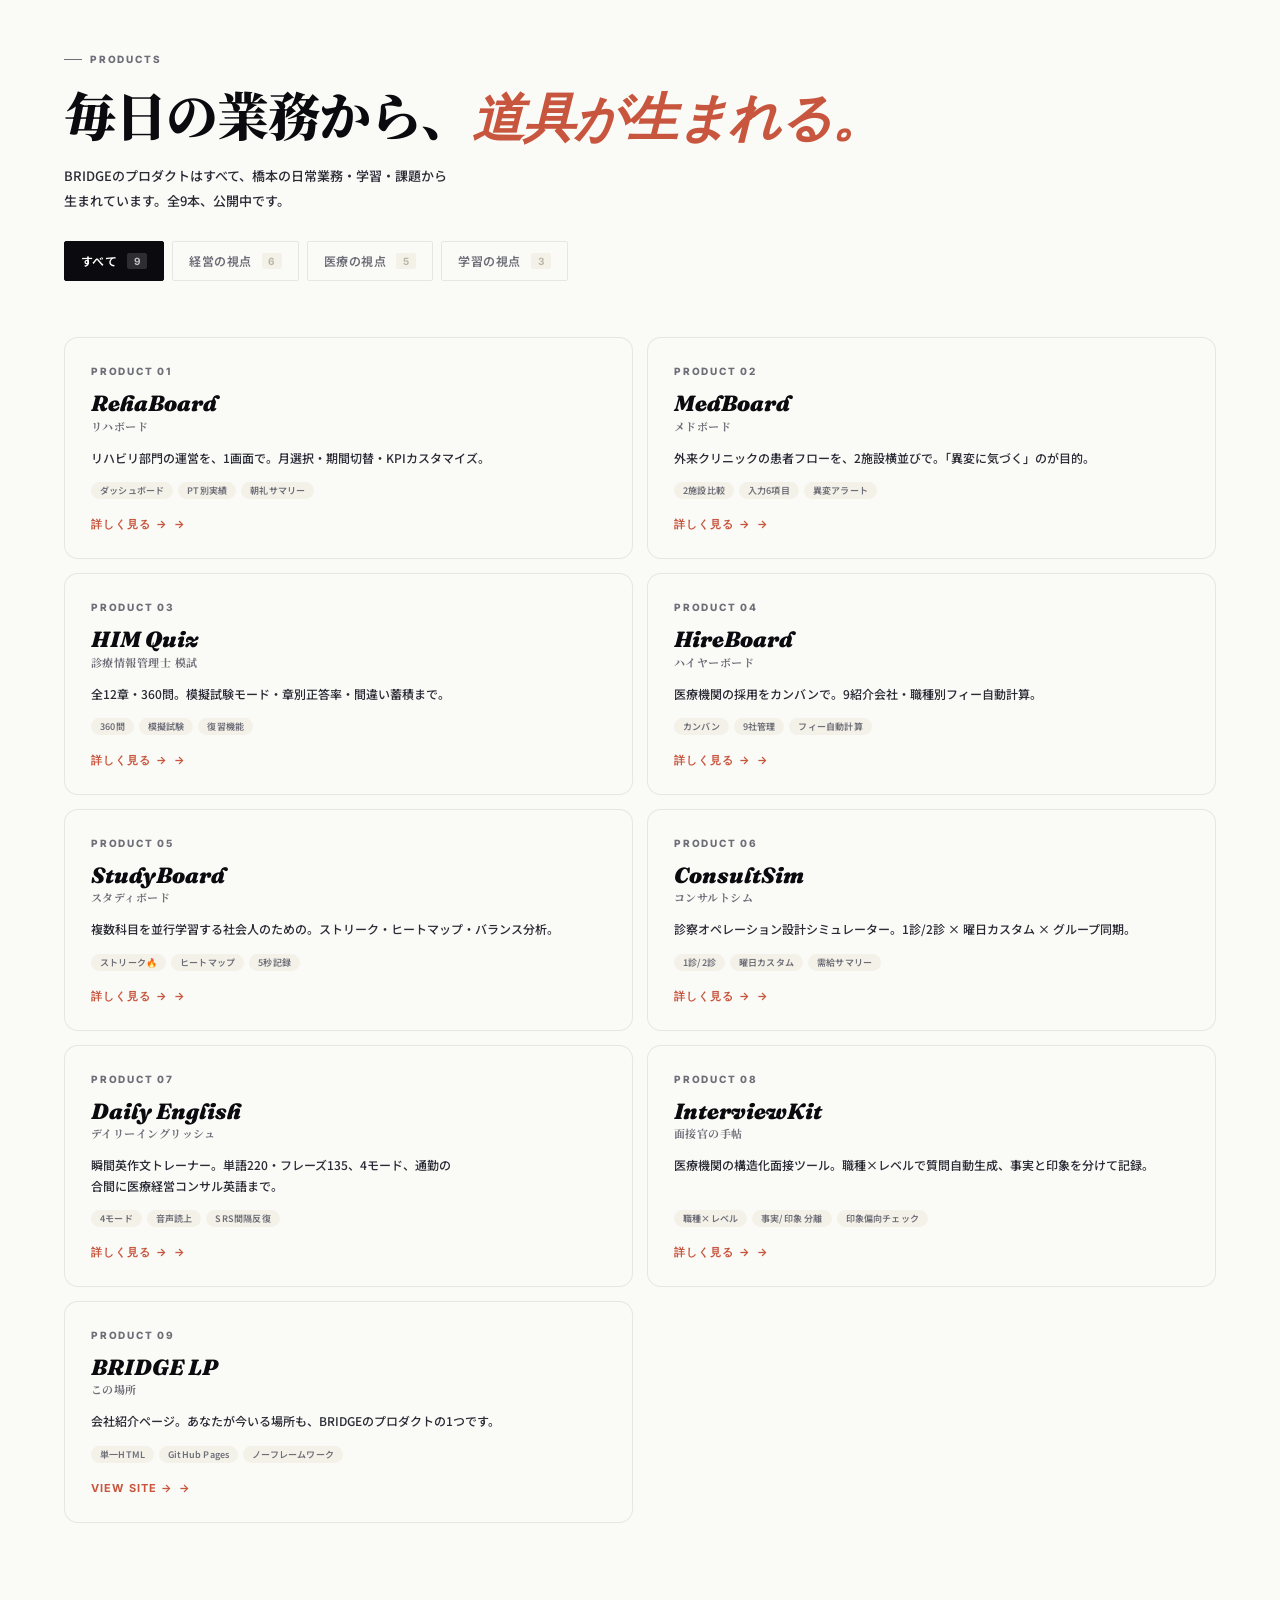
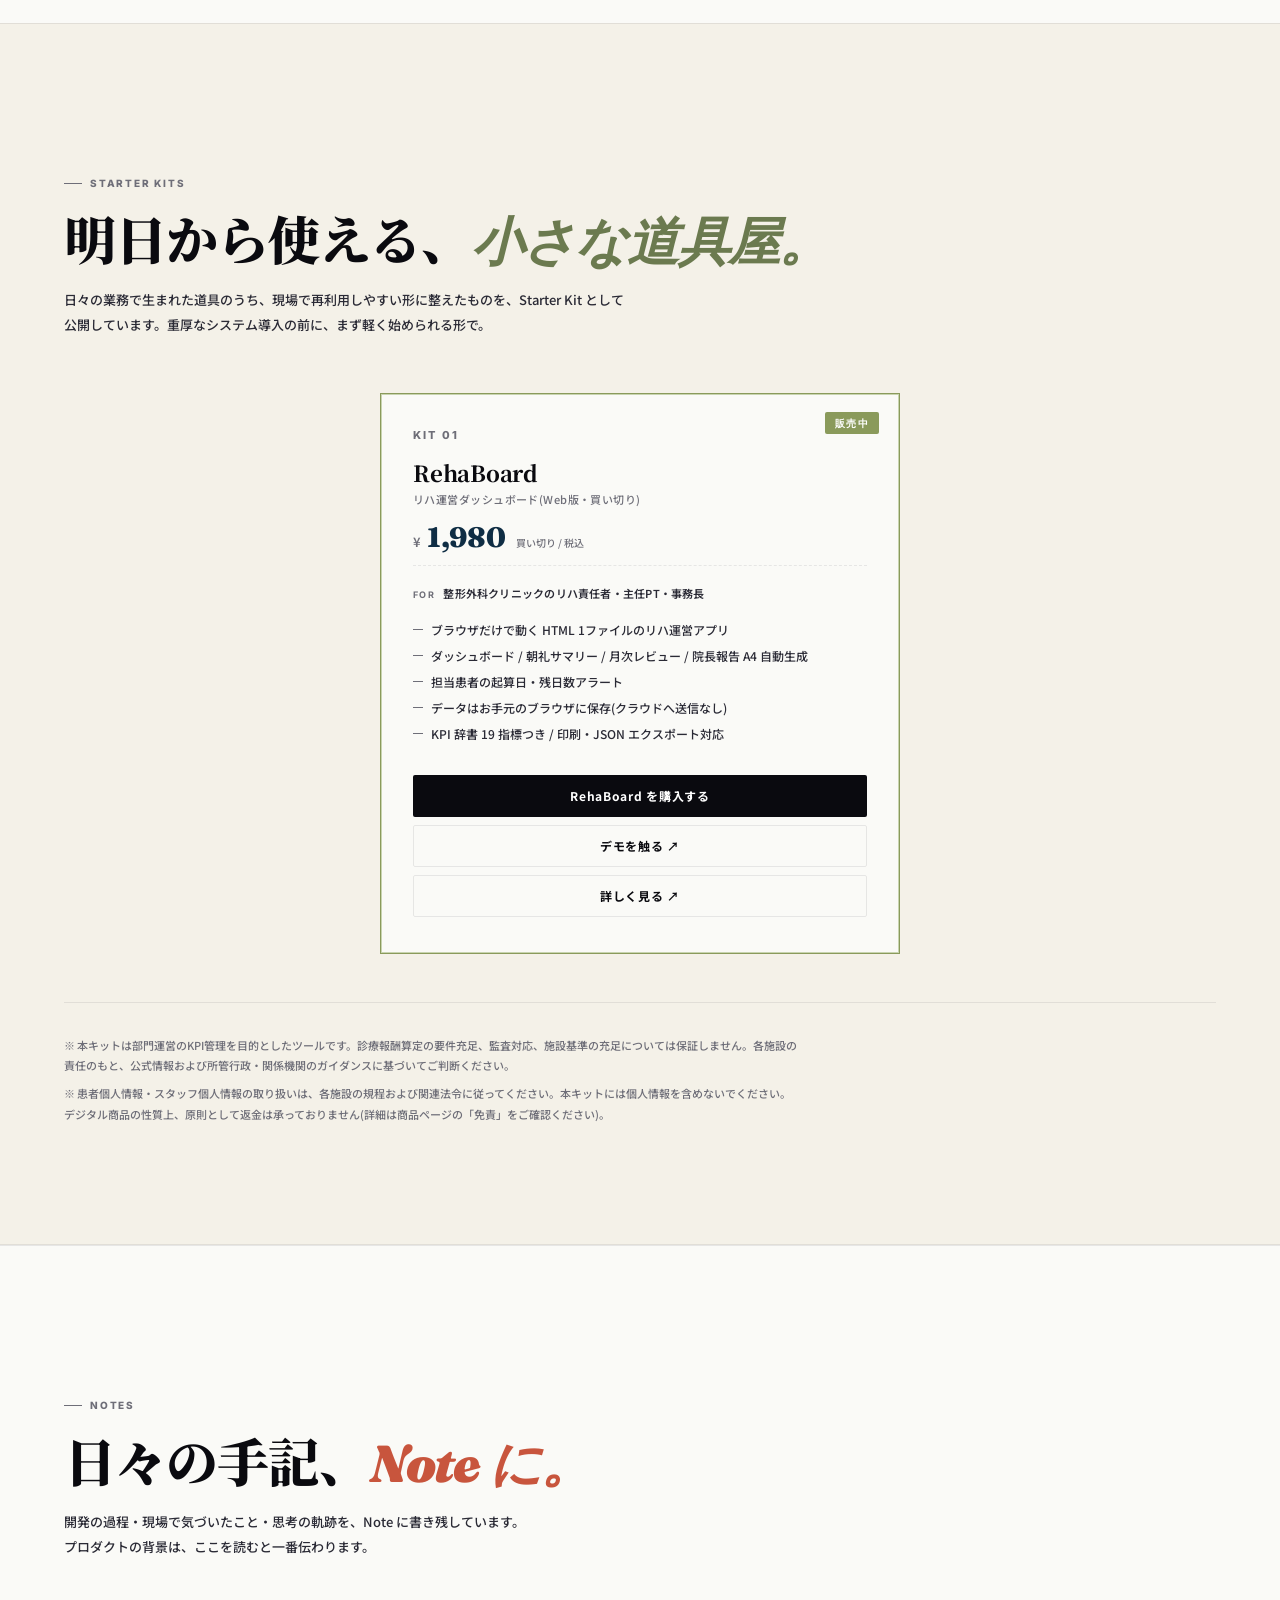
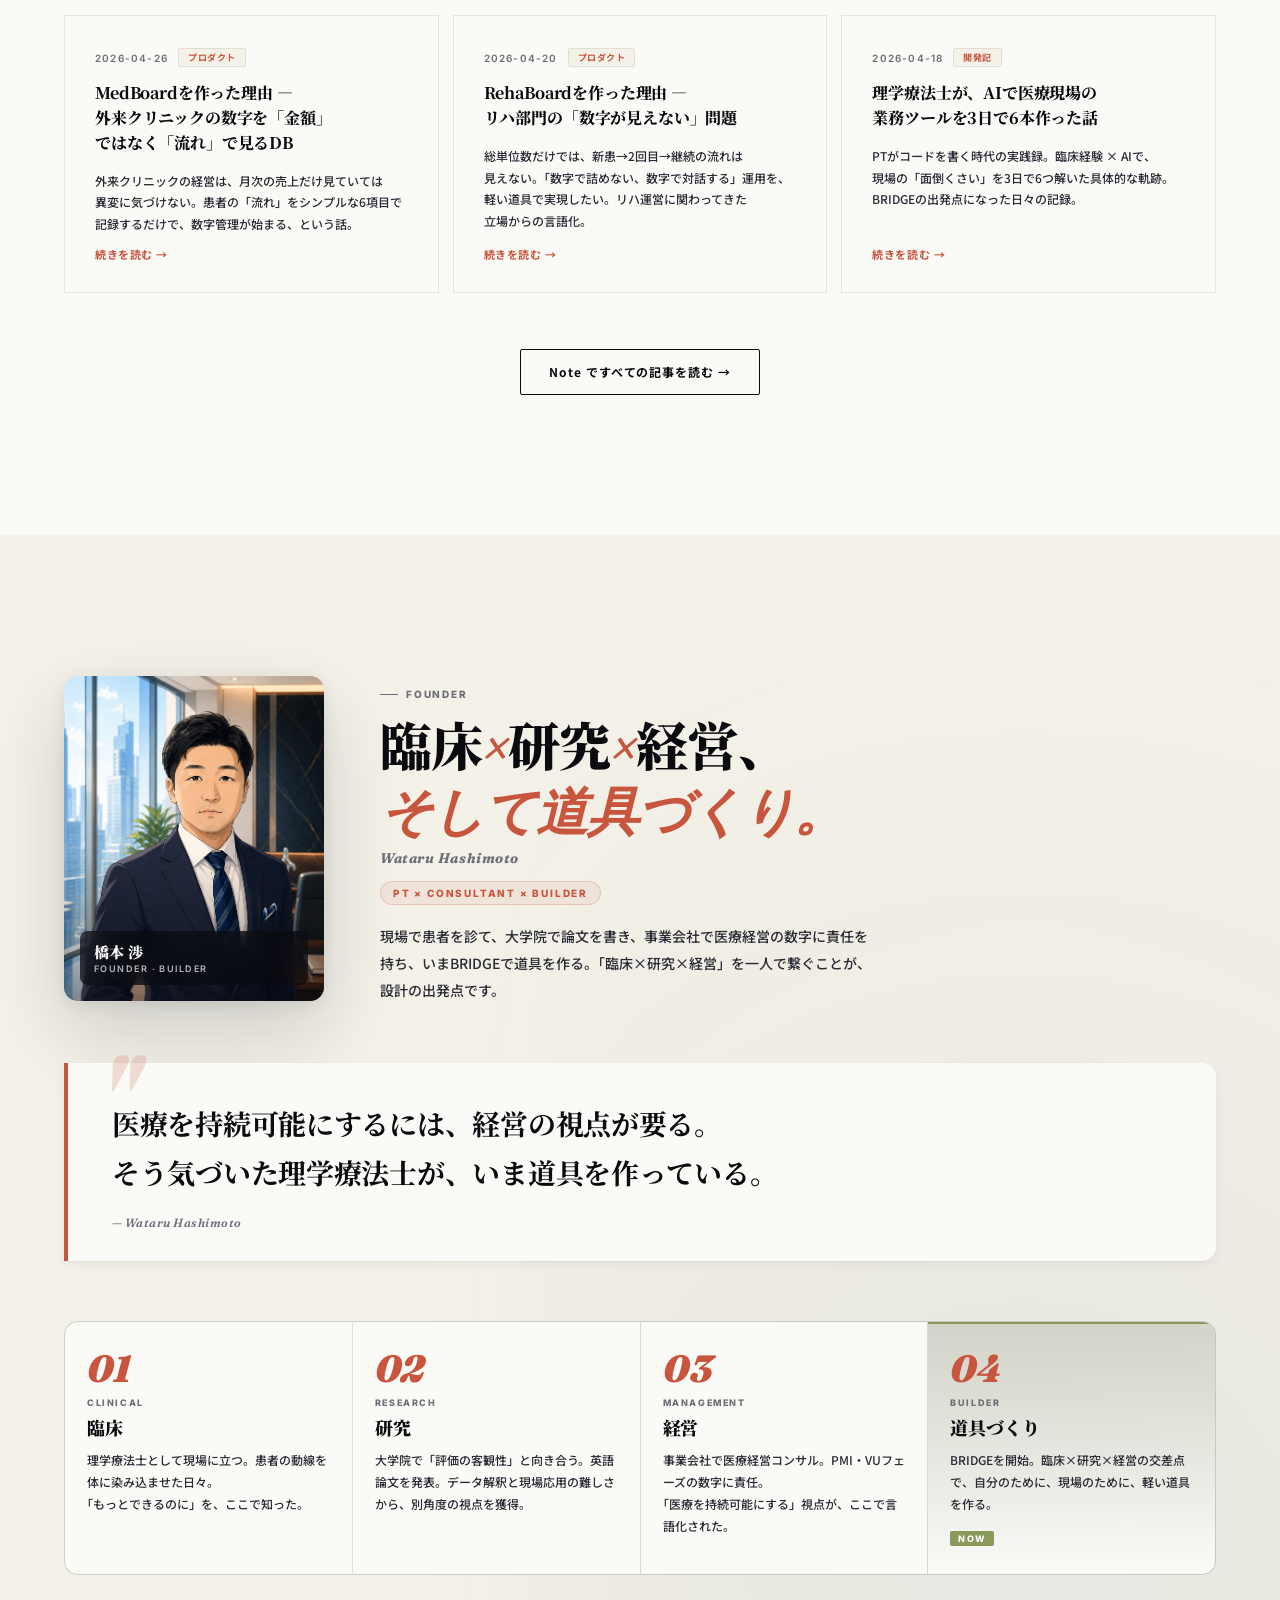
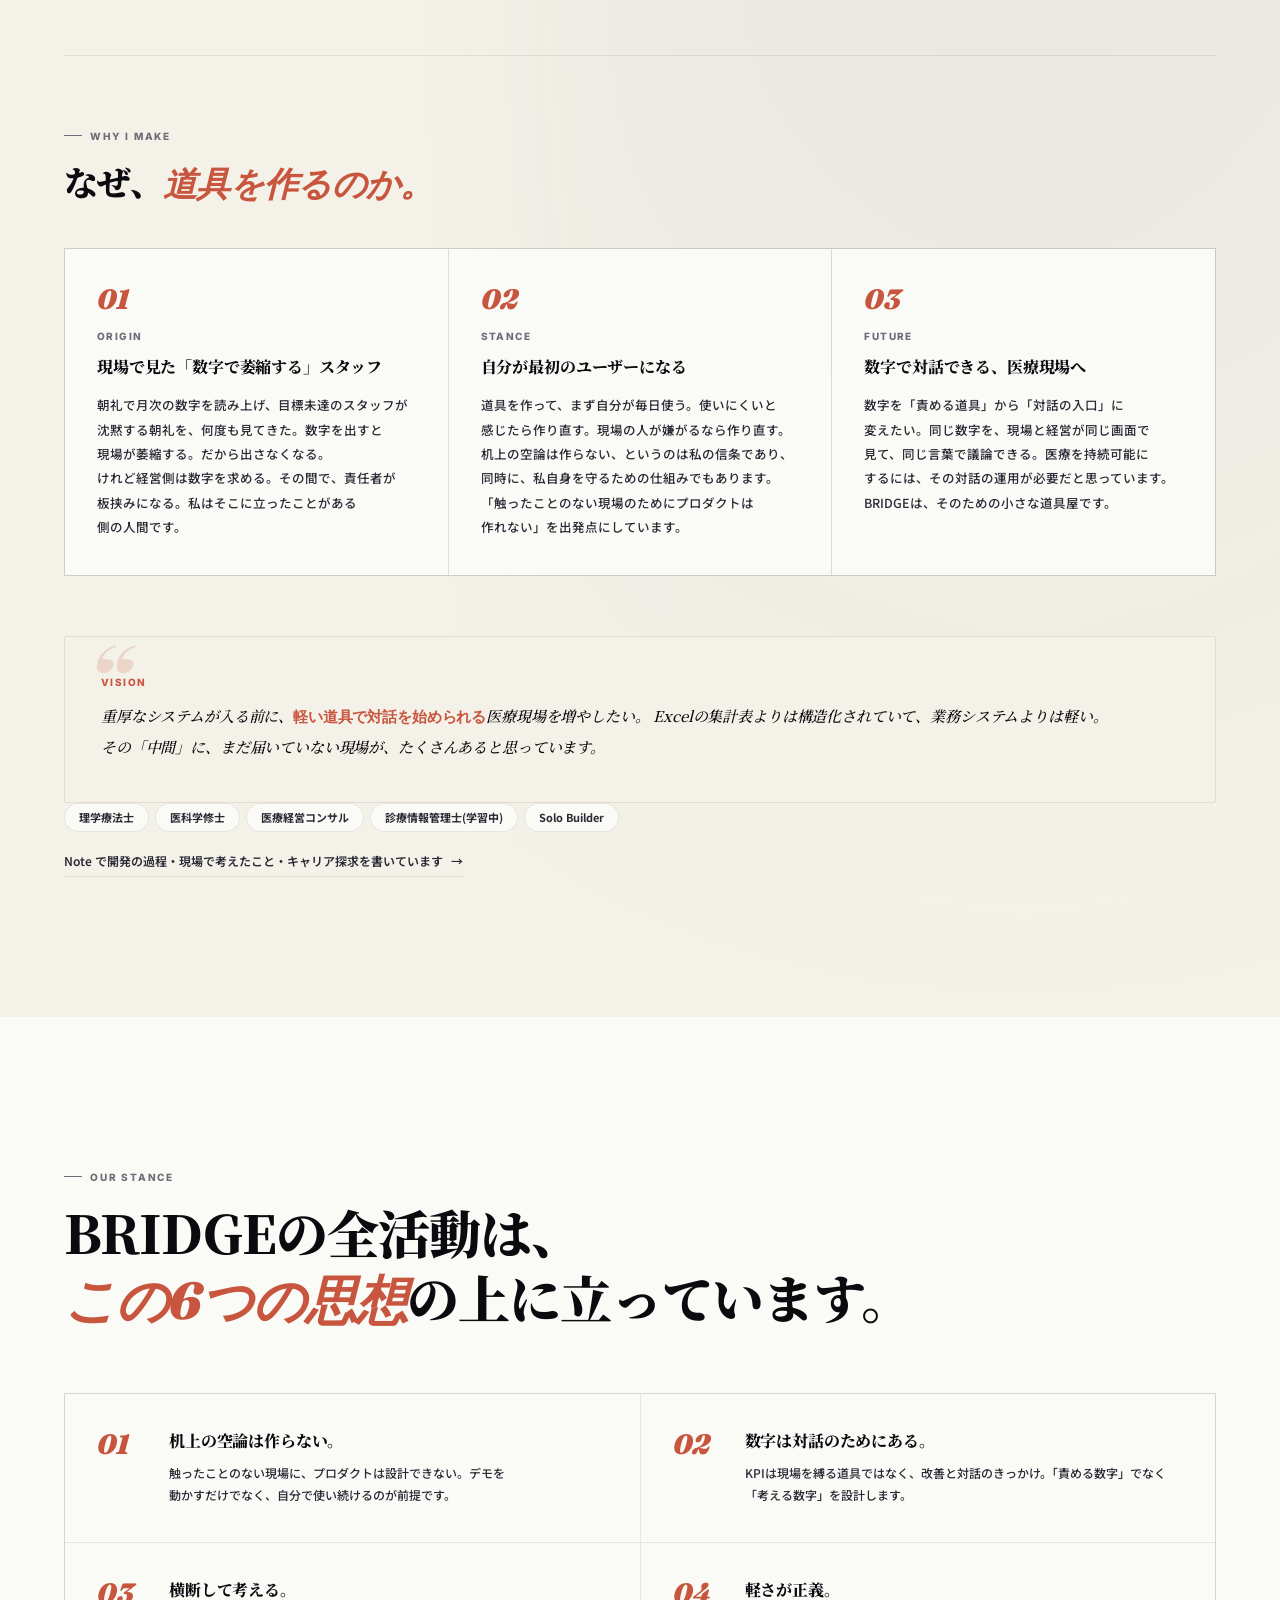
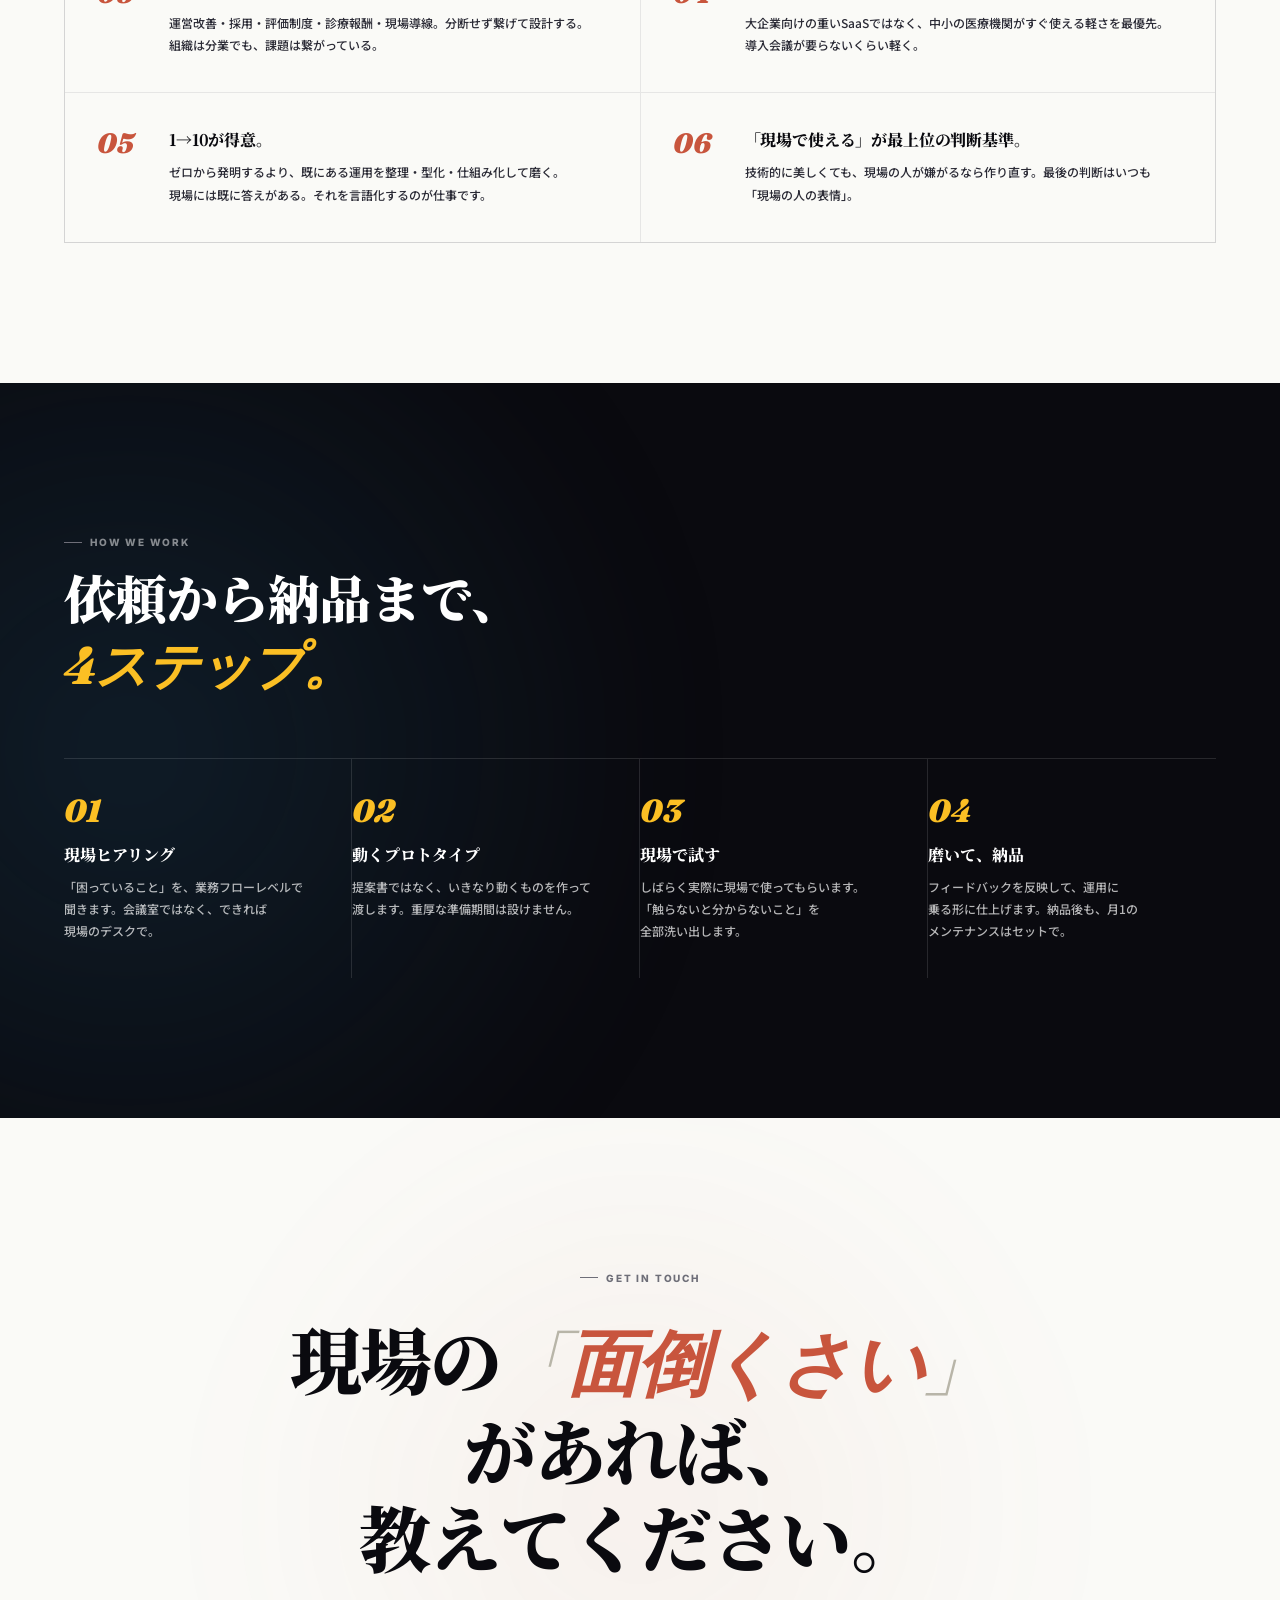
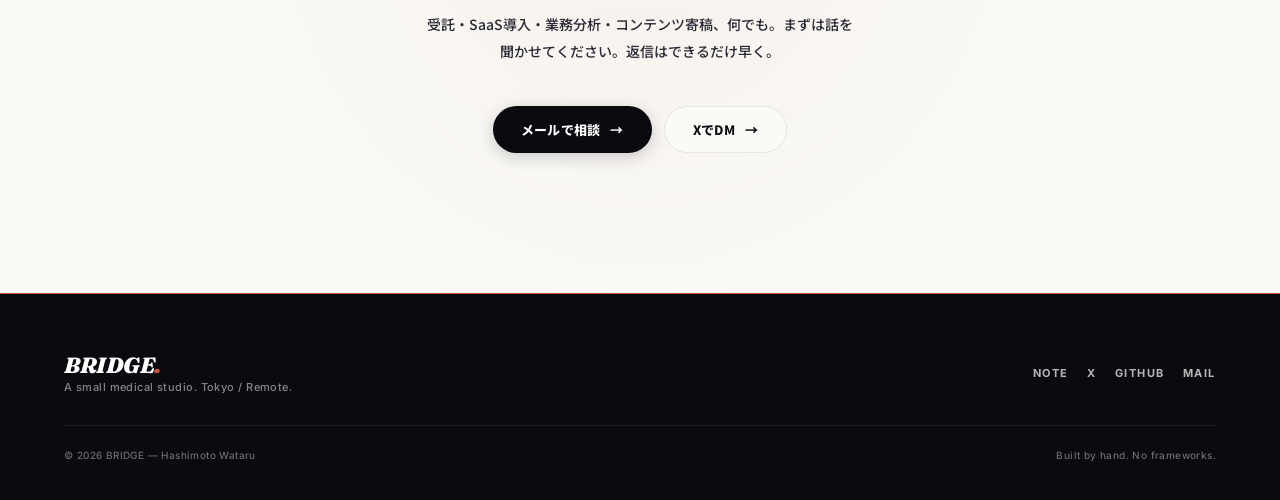
==== commit 758a4d12: "feat: InterviewKit を Product 08 として LP に追加 新規プロダクト「面接官の手帖」を商品グリッドと Live Preview に追加。  - PRODUCT 08 カ" ====
--- a/index.html
+++ b/index.html
@@ -465,23 +465,24 @@
       <h2 data-reveal data-reveal-delay="1"><span class="nowrap">触ってみてください。</span><span class="em nowrap">いま、ここで。</span></h2>
     </div>
     <div class="showcase-tabs" data-reveal data-reveal-delay="2" id="showcaseTabs">
-      <button class="showcase-tab on" data-product="0">English</button>
-      <button class="showcase-tab" data-product="1">ConsultSim</button>
-      <button class="showcase-tab" data-product="2">RehaBoard</button>
-      <button class="showcase-tab" data-product="3">HIM Quiz</button>
+      <button class="showcase-tab on" data-product="0">InterviewKit</button>
+      <button class="showcase-tab" data-product="1">English</button>
+      <button class="showcase-tab" data-product="2">ConsultSim</button>
+      <button class="showcase-tab" data-product="3">RehaBoard</button>
+      <button class="showcase-tab" data-product="4">HIM Quiz</button>
     </div>
   </div>
   <div class="showcase-stage">
     <div class="showcase-info" id="showcaseInfo">
-      <div class="num-tag">PRODUCT 07</div>
-      <h3>Daily English<span class="jp">デイリーイングリッシュ</span></h3>
-      <p id="showcaseDesc">瞬間英作文トレーナー。単語220・フレーズ135、4モード（リビール/4択/並替/ディクテ）、通勤の合間に医療経営コンサル英語(Lv7-9)まで。橋本が自分のために作って、毎朝使ってる。</p>
-      <div class="showcase-tags" id="showcaseTags"><span>4モード</span><span>音声読上</span><span>SRS間隔反復</span></div>
-      <a class="showcase-cta" id="showcaseLink" href="https://bridge-med.github.io/english-trainer/" target="_blank">フルサイズで開く</a>
+      <div class="num-tag">PRODUCT 08</div>
+      <h3>InterviewKit<span class="jp">面接官の手帖</span></h3>
+      <p id="showcaseDesc">医療機関の中途・新卒・PMI採用に対応する構造化面接ツール。職種(リハ/看護/介護/医療技術職/事務)×経験レベルで質問を自動生成。事実と印象を物理的に分けて記録し、人当たりに流されない判断を支援する。</p>
+      <div class="showcase-tags" id="showcaseTags"><span>職種×レベル</span><span>事実/印象 分離</span><span>印象偏向チェック</span></div>
+      <a class="showcase-cta" id="showcaseLink" href="https://bridge-med.github.io/interview-kit/" target="_blank">フルサイズで開く</a>
     </div>
     <div class="showcase-frame" data-reveal data-reveal-delay="3">
       <div class="frame-bar"><i></i><i></i><i></i></div>
-      <iframe id="showcaseFrame" src="https://bridge-med.github.io/english-trainer/" loading="lazy" title="Live preview"></iframe>
+      <iframe id="showcaseFrame" src="https://bridge-med.github.io/interview-kit/" loading="lazy" title="Live preview"></iframe>
     </div>
   </div>
 </section>
@@ -492,12 +493,12 @@
     <div class="eyebrow kicker" data-reveal>Products</div>
     <h2 data-reveal data-reveal-delay="1"><span class="nowrap">毎日の業務から、</span><span class="em nowrap">道具が生まれる。</span></h2>
     <p data-reveal data-reveal-delay="2">
-      BRIDGEのプロダクトはすべて、橋本の日常業務・学習・課題から生まれています。<span class="nowrap">全8本、公開中です。</span>
+      BRIDGEのプロダクトはすべて、橋本の日常業務・学習・課題から生まれています。<span class="nowrap">全9本、公開中です。</span>
     </p>
     <div class="products-tabs" data-reveal data-reveal-delay="3" id="productsTabs">
-      <button class="products-tab on" data-cat="all">すべて<span class="count" data-count-all>8</span></button>
-      <button class="products-tab" data-cat="management">経営の視点<span class="count" data-count-management>5</span></button>
-      <button class="products-tab" data-cat="medical">医療の視点<span class="count" data-count-medical>4</span></button>
+      <button class="products-tab on" data-cat="all">すべて<span class="count" data-count-all>9</span></button>
+      <button class="products-tab" data-cat="management">経営の視点<span class="count" data-count-management>6</span></button>
+      <button class="products-tab" data-cat="medical">医療の視点<span class="count" data-count-medical>5</span></button>
       <button class="products-tab" data-cat="learning">学習の視点<span class="count" data-count-learning>3</span></button>
     </div>
   </div>
@@ -551,8 +552,15 @@
       <div class="product-card-tags"><span>4モード</span><span>音声読上</span><span>SRS間隔反復</span></div>
       <span class="product-card-link">詳しく見る →</span>
     </a>
+    <a class="product-card" href="./interview-kit/index.html" target="_blank" data-reveal data-cat="medical,management">
+      <div class="product-card-num">PRODUCT 08</div>
+      <div class="product-card-name">InterviewKit<span class="jp">面接官の手帖</span></div>
+      <div class="product-card-tagline">医療機関の構造化面接ツール。職種×レベルで質問自動生成、事実と印象を分けて記録。</div>
+      <div class="product-card-tags"><span>職種×レベル</span><span>事実/印象 分離</span><span>印象偏向チェック</span></div>
+      <span class="product-card-link">詳しく見る →</span>
+    </a>
     <a class="product-card" href="https://bridge-med.github.io/bridge-lp/" target="_blank" data-reveal data-cat="management">
-      <div class="product-card-num">PRODUCT 08</div>
+      <div class="product-card-num">PRODUCT 09</div>
       <div class="product-card-name">BRIDGE LP<span class="jp">この場所</span></div>
       <div class="product-card-tagline">会社紹介ページ。あなたが今いる場所も、BRIDGEのプロダクトの1つです。</div>
       <div class="product-card-tags"><span>単一HTML</span><span>GitHub Pages</span><span>ノーフレームワーク</span></div>
@@ -604,7 +612,7 @@
         <li>KPI 辞書 19 指標つき / 印刷・JSON エクスポート対応</li>
       </ul>
       <div class="toolbox-actions">
-        <a class="toolbox-btn primary" href="#purchase-rehaboard" data-link="purchase-rehaboard">RehaBoard を購入する</a>
+        <a class="toolbox-btn primary" href="https://note.com/prime_duck4944/n/n8cb6d8a2de9c" target="_blank" rel="noopener" data-link="purchase-rehaboard">RehaBoard を購入する</a>
         <a class="toolbox-btn ghost" href="https://bridge-med.github.io/rehaboard-demo/" target="_blank" rel="noopener" data-link="demo">デモを触る ↗</a>
         <a class="toolbox-btn ghost" href="./rehaboard/index.html" data-link="detail" target="_blank" rel="noopener">詳しく見る ↗</a>
       </div>
@@ -901,6 +909,7 @@
 <script>
 // ===== Showcase data =====
 const SHOWCASE = [
+  {n:'08', name:'InterviewKit', jp:'面接官の手帖', url:'https://bridge-med.github.io/interview-kit/', desc:'医療機関の中途・新卒・PMI採用に対応する構造化面接ツール。職種(リハ/看護/介護/医療技術職/事務)×経験レベル(新卒/一般/中堅/管理職)で質問を自動生成。事実と印象を物理的に分けて記録し、人当たりに流されない判断を支援する。', tags:['職種×レベル','事実/印象 分離','印象偏向チェック']},
   {n:'07', name:'Daily English', jp:'デイリーイングリッシュ', url:'https://bridge-med.github.io/english-trainer/', desc:'瞬間英作文トレーナー。単語220・フレーズ135、4モード（リビール/4択/並替/ディクテ）、通勤の合間に医療経営コンサル英語(Lv7-9)まで。橋本が自分のために作って、毎朝使ってる。', tags:['4モード','音声読上','SRS間隔反復']},
   {n:'06', name:'ConsultSim', jp:'コンサルトシム', url:'https://bridge-med.github.io/consult-simulator/', desc:'診察オペレーション設計シミュレーター。1診/2診体制 × 曜日ごとの診察時間カスタム × グループ同期で、院長の「こう回したい」を数字で見える化。', tags:['1診/2診','曜日カスタム','需給サマリー']},
   {n:'01', name:'RehaBoard', jp:'リハボード', url:'https://bridge-med.github.io/rehaboard-demo/', desc:'リハビリ部門の運営を、1画面で。月選択・期間切替・KPIカスタマイズ。PT別実績、朝礼サマリーまで。中小規模医療機関に「導入会議が要らない軽さ」で。', tags:['ダッシュボード','PT別実績','朝礼サマリー']},
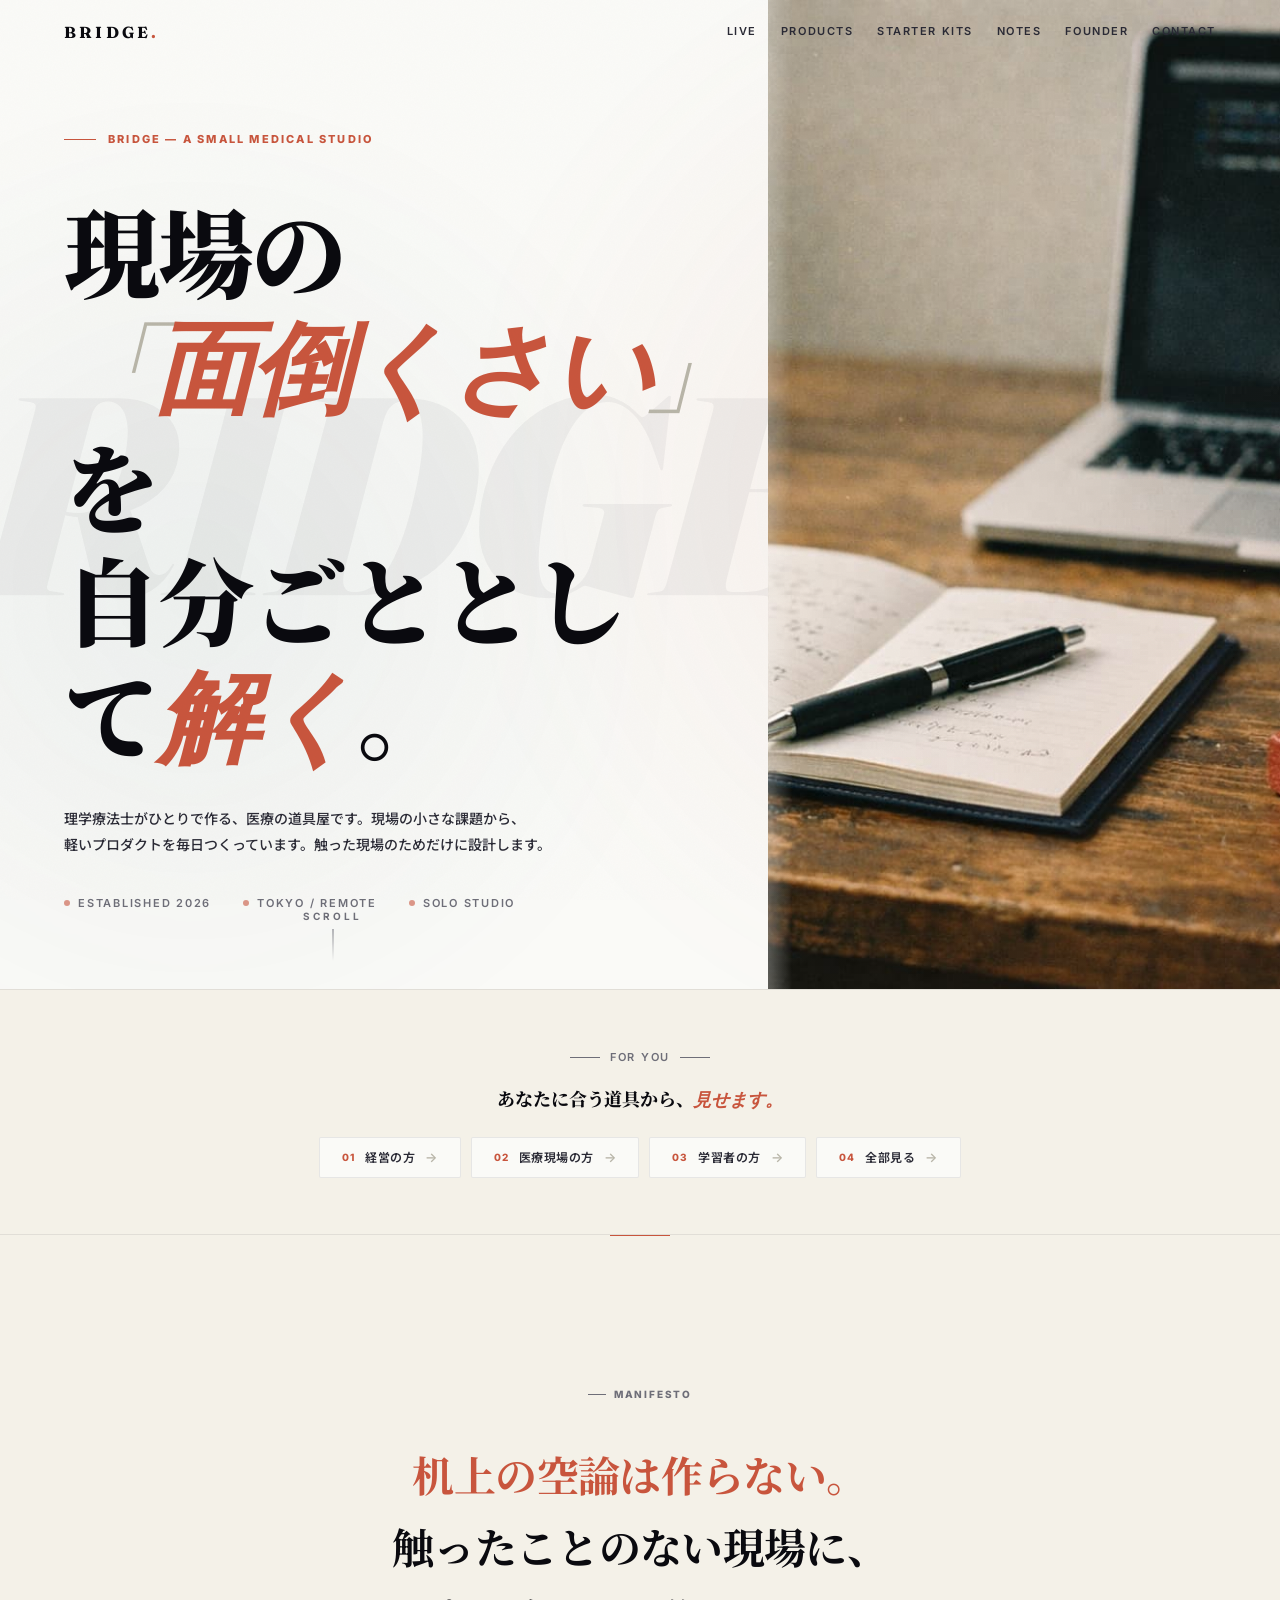
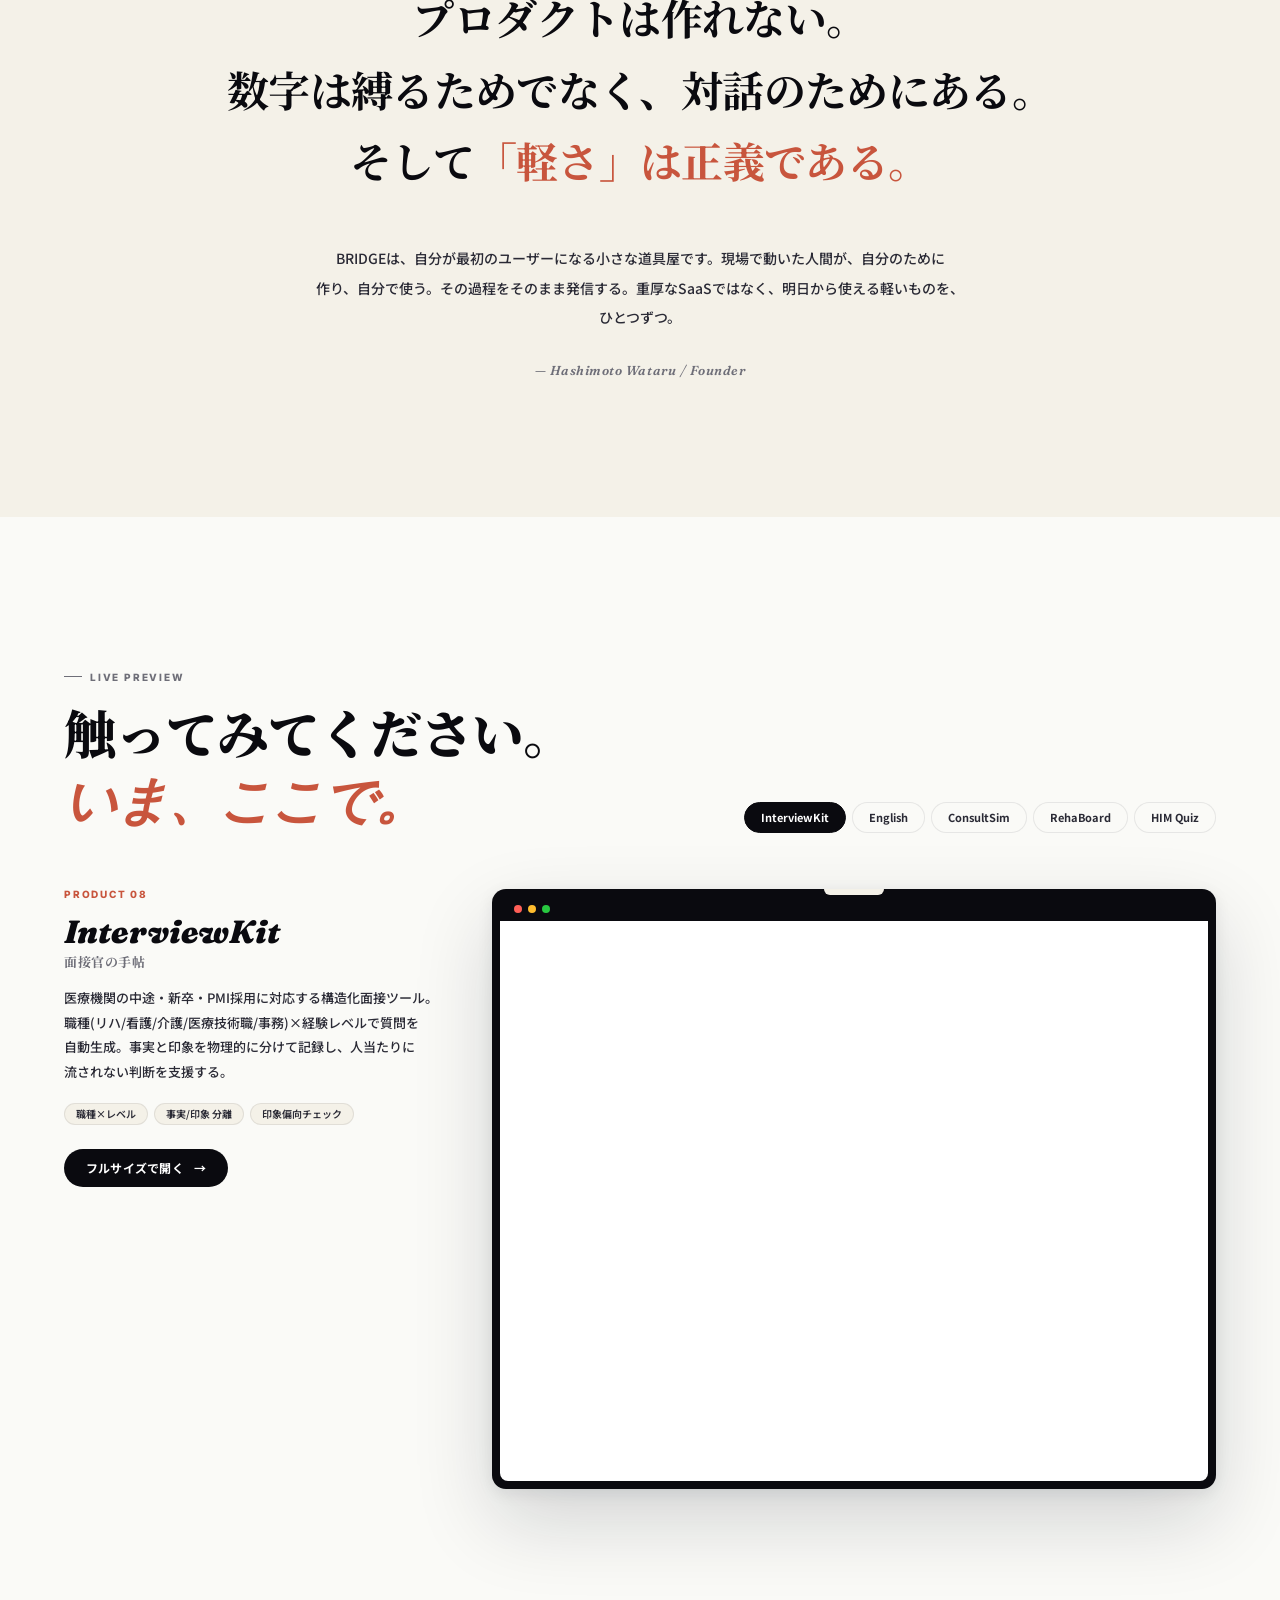
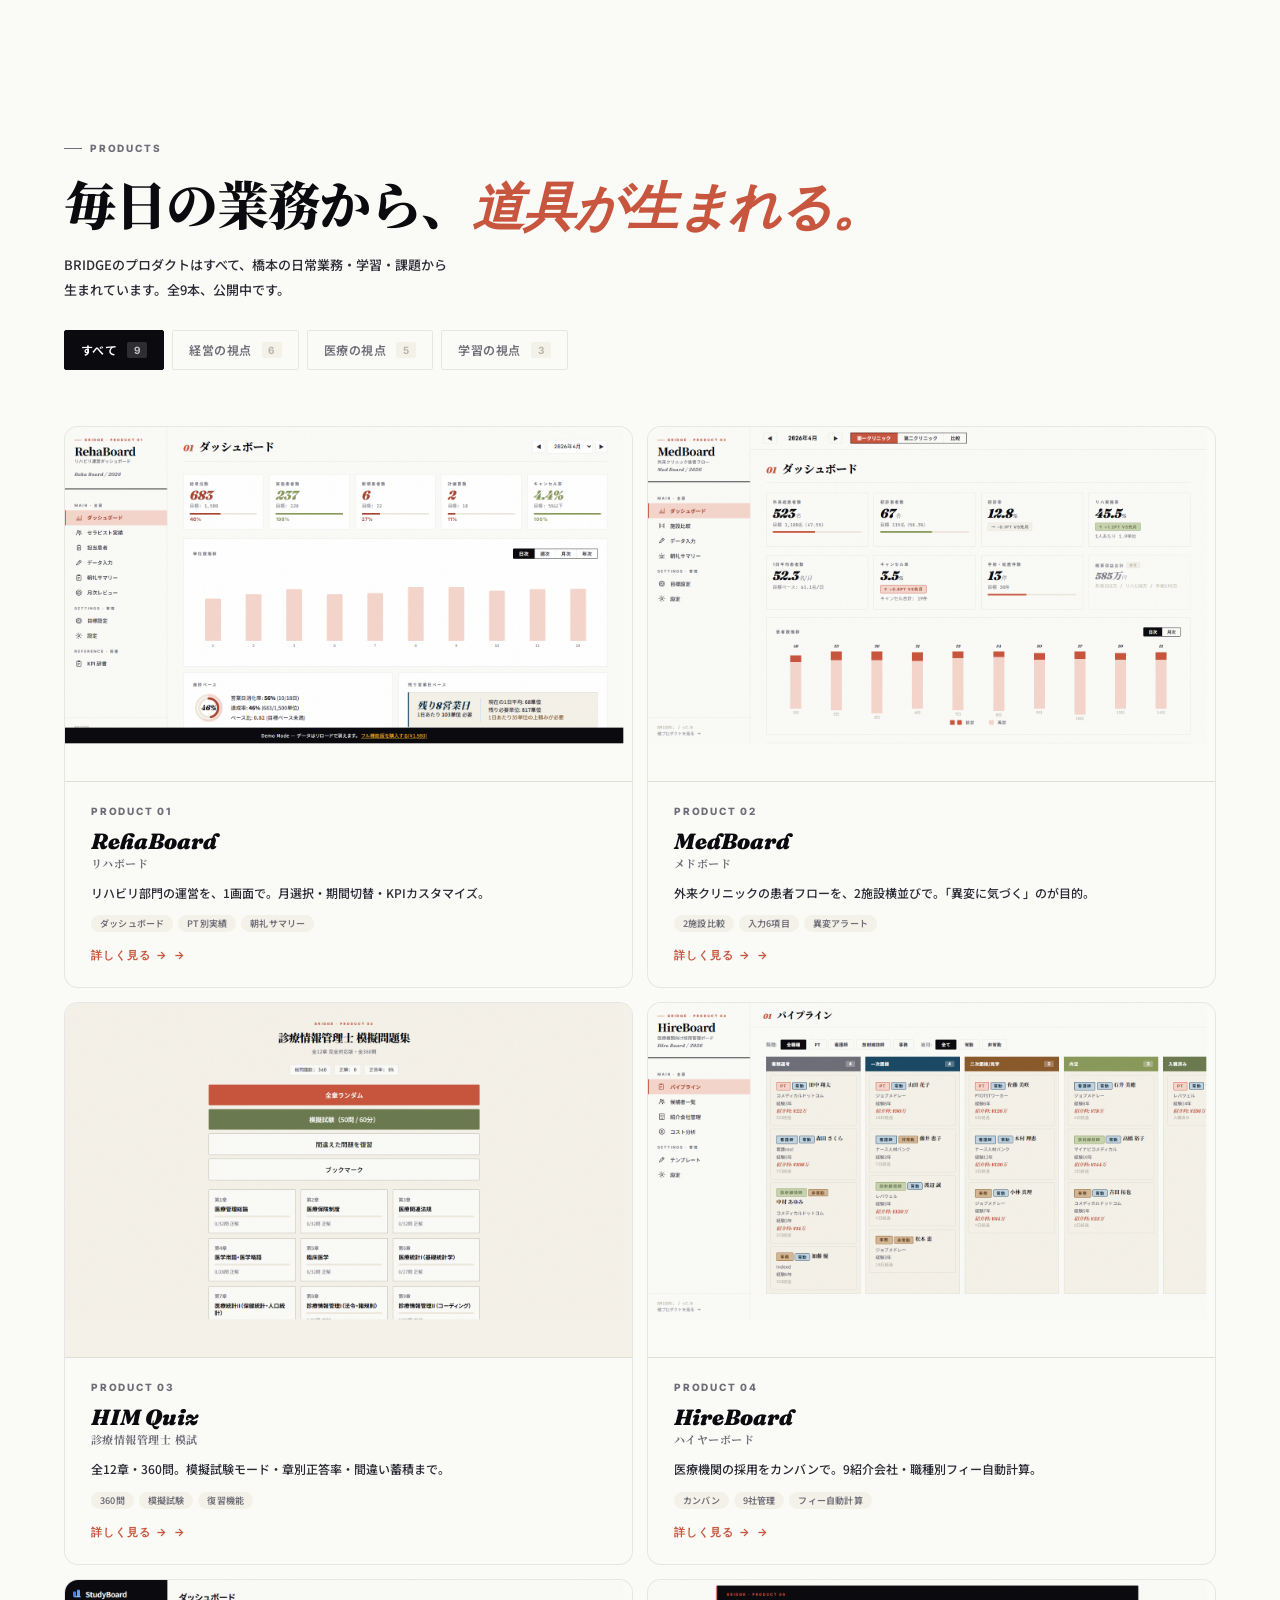
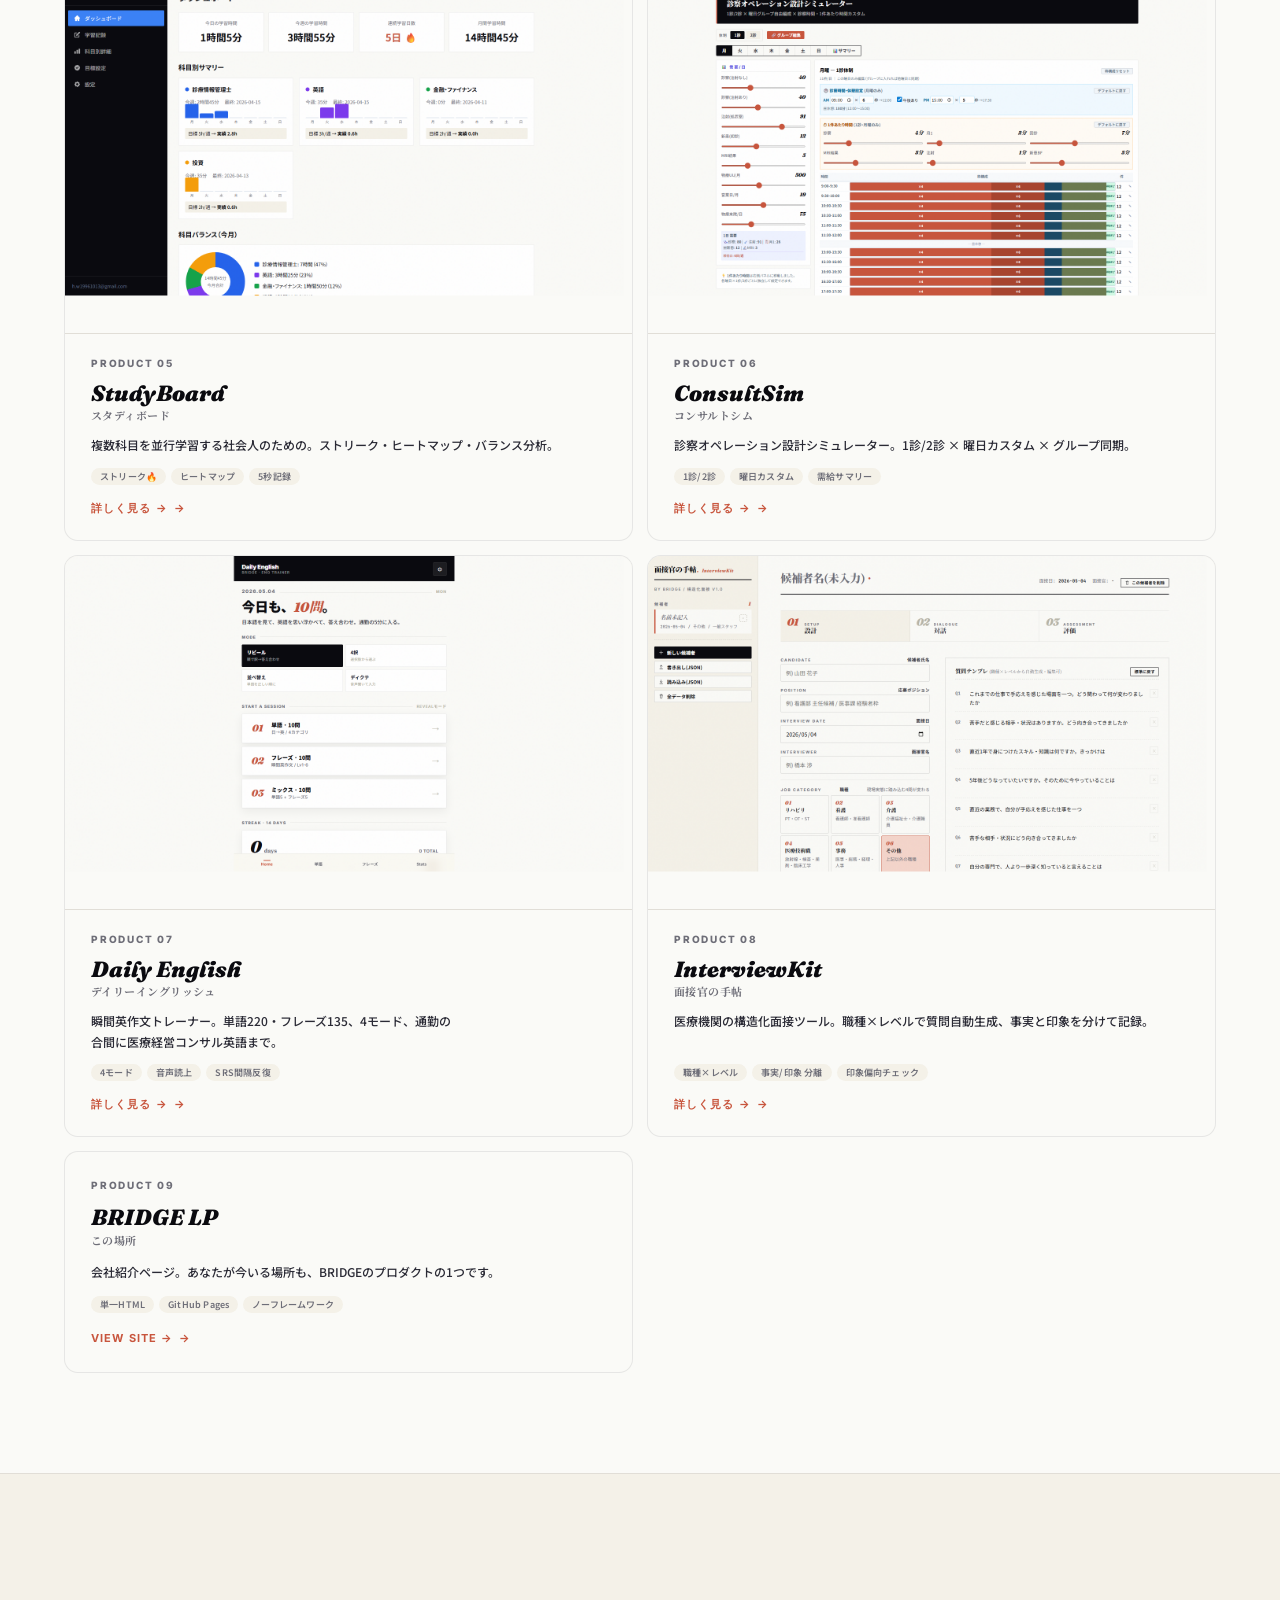
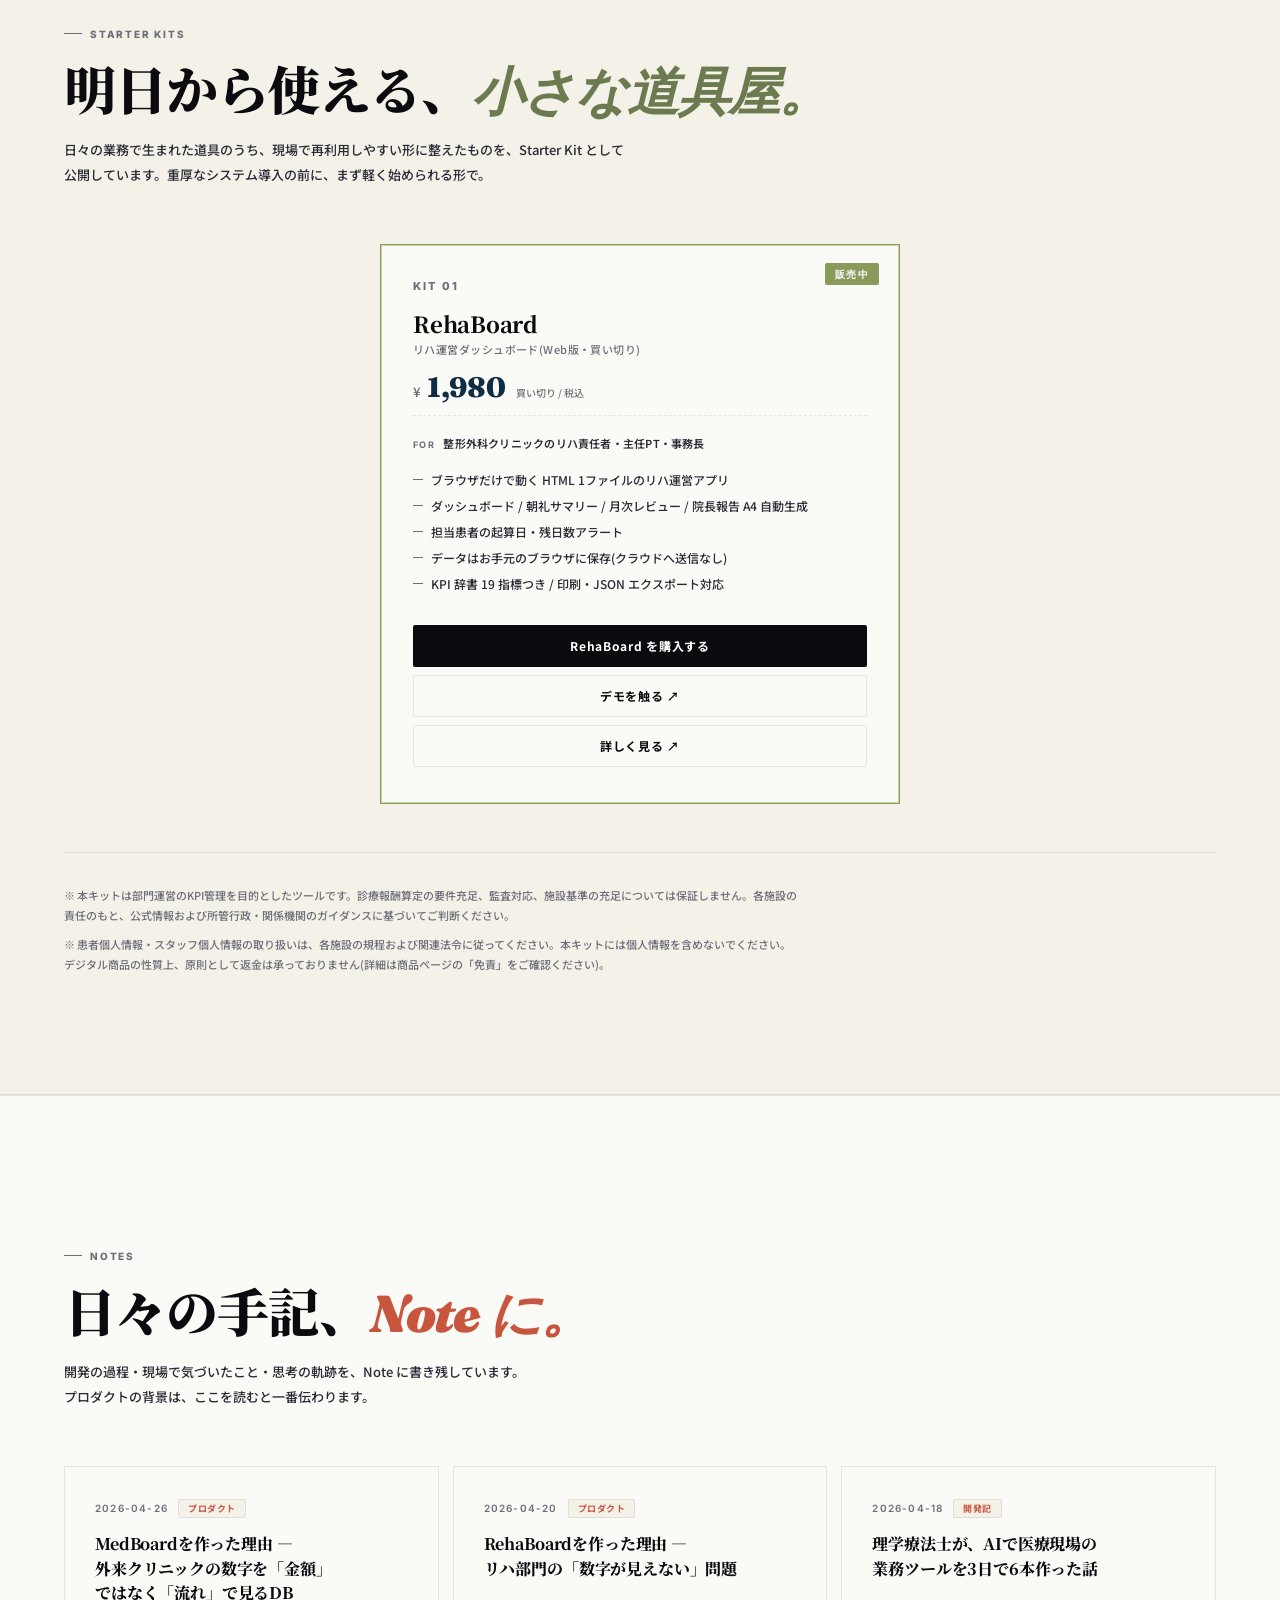
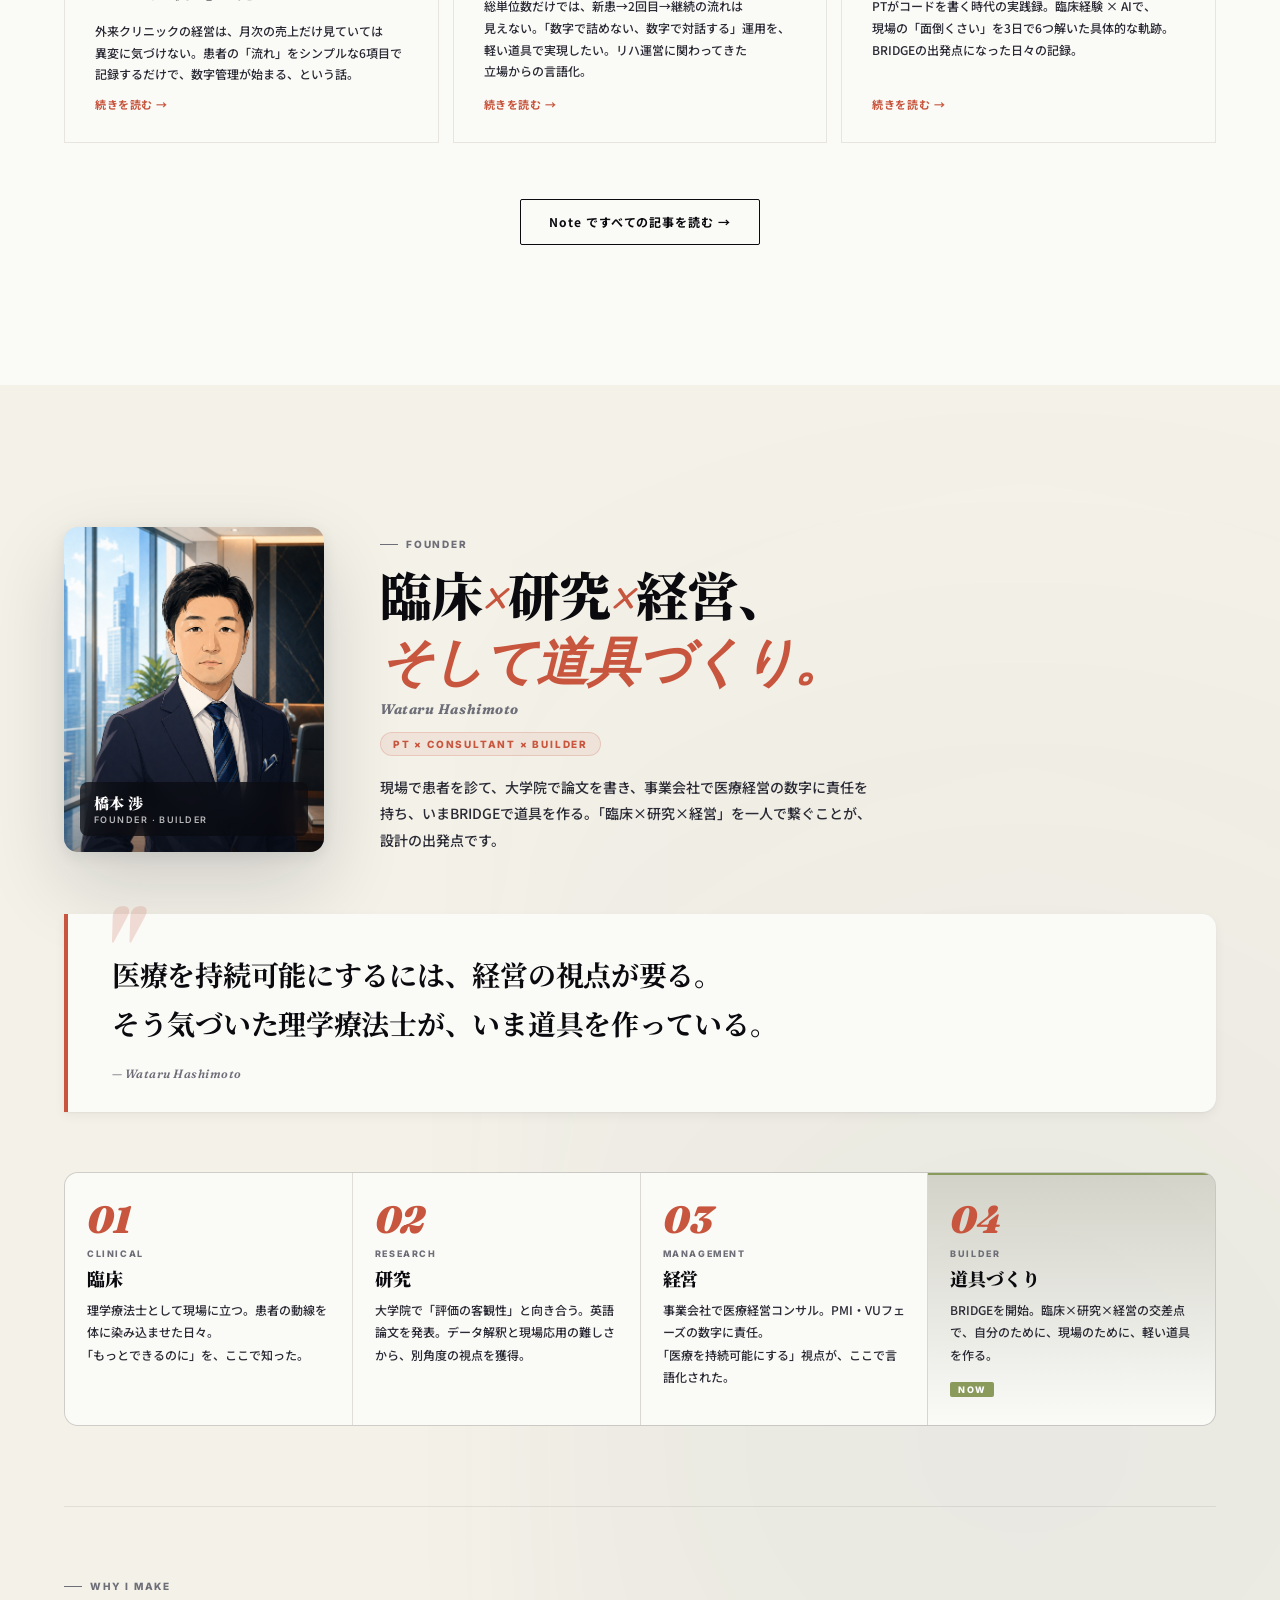
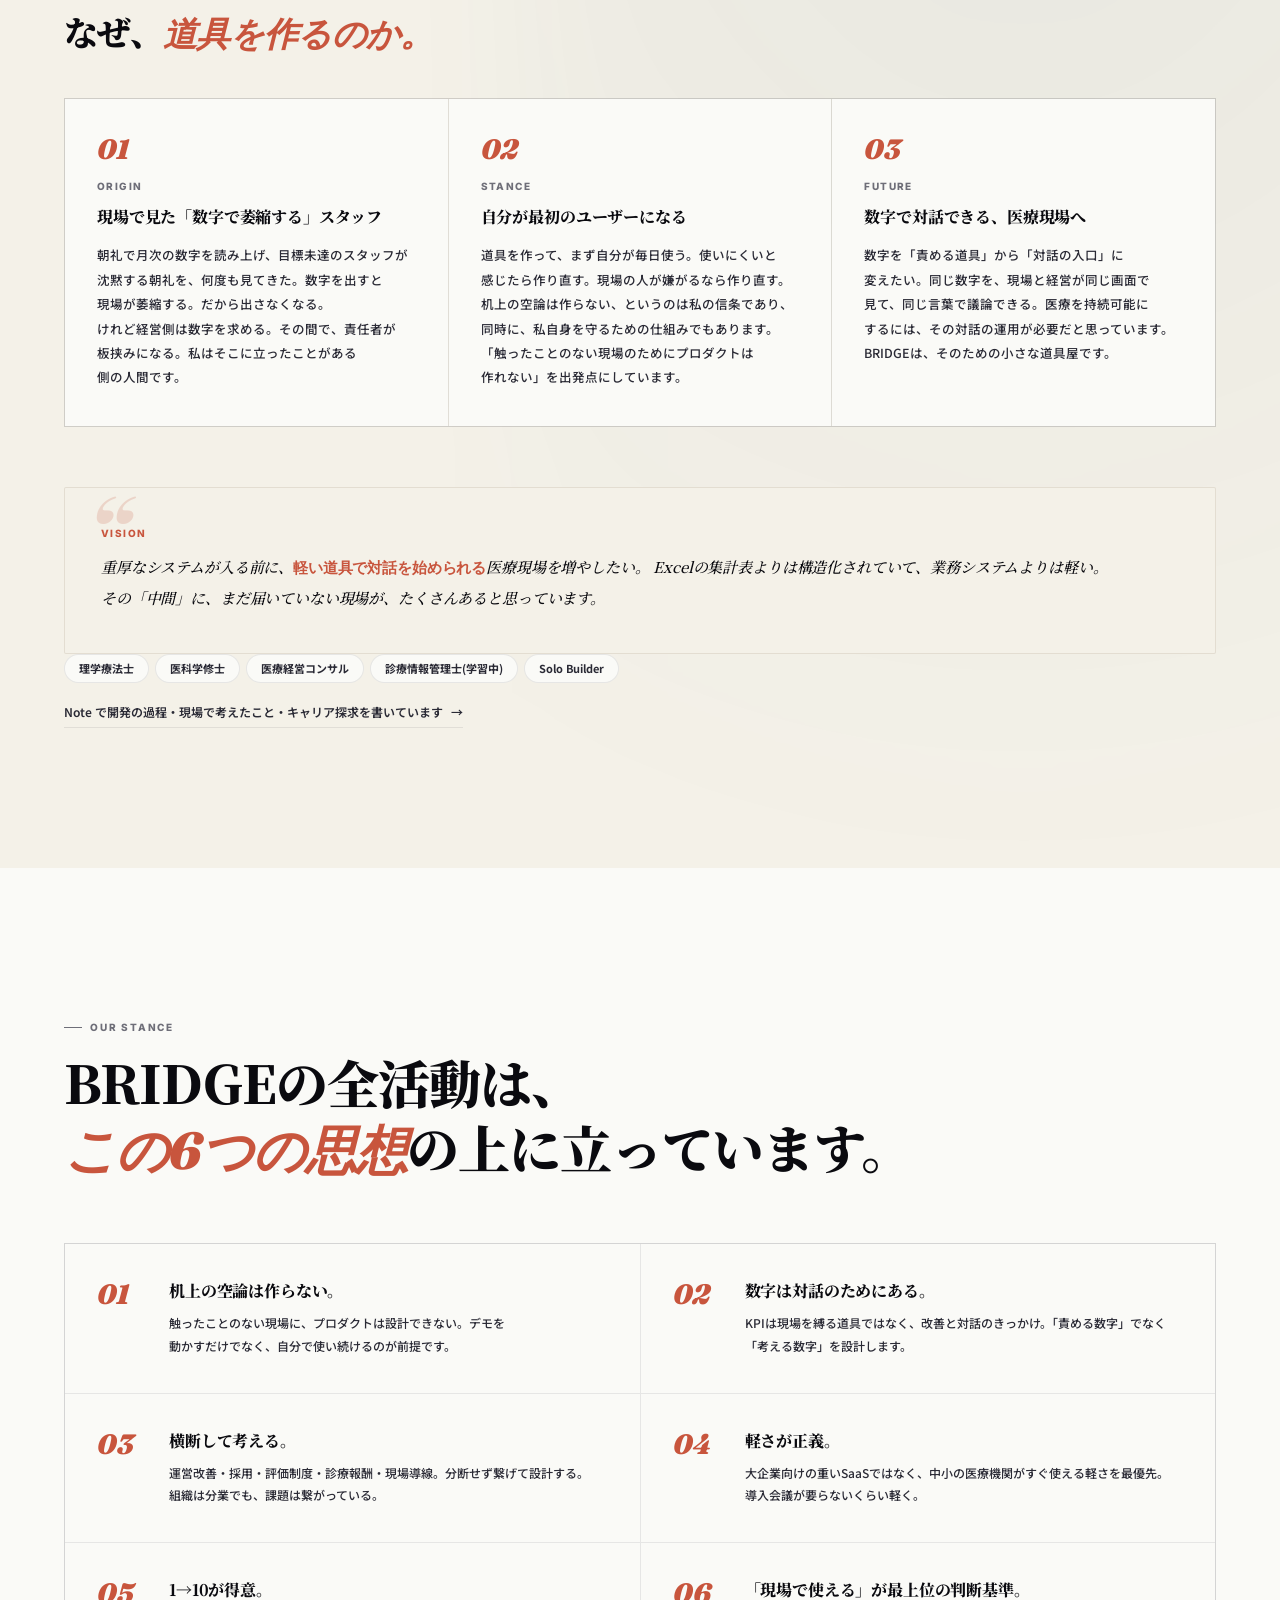
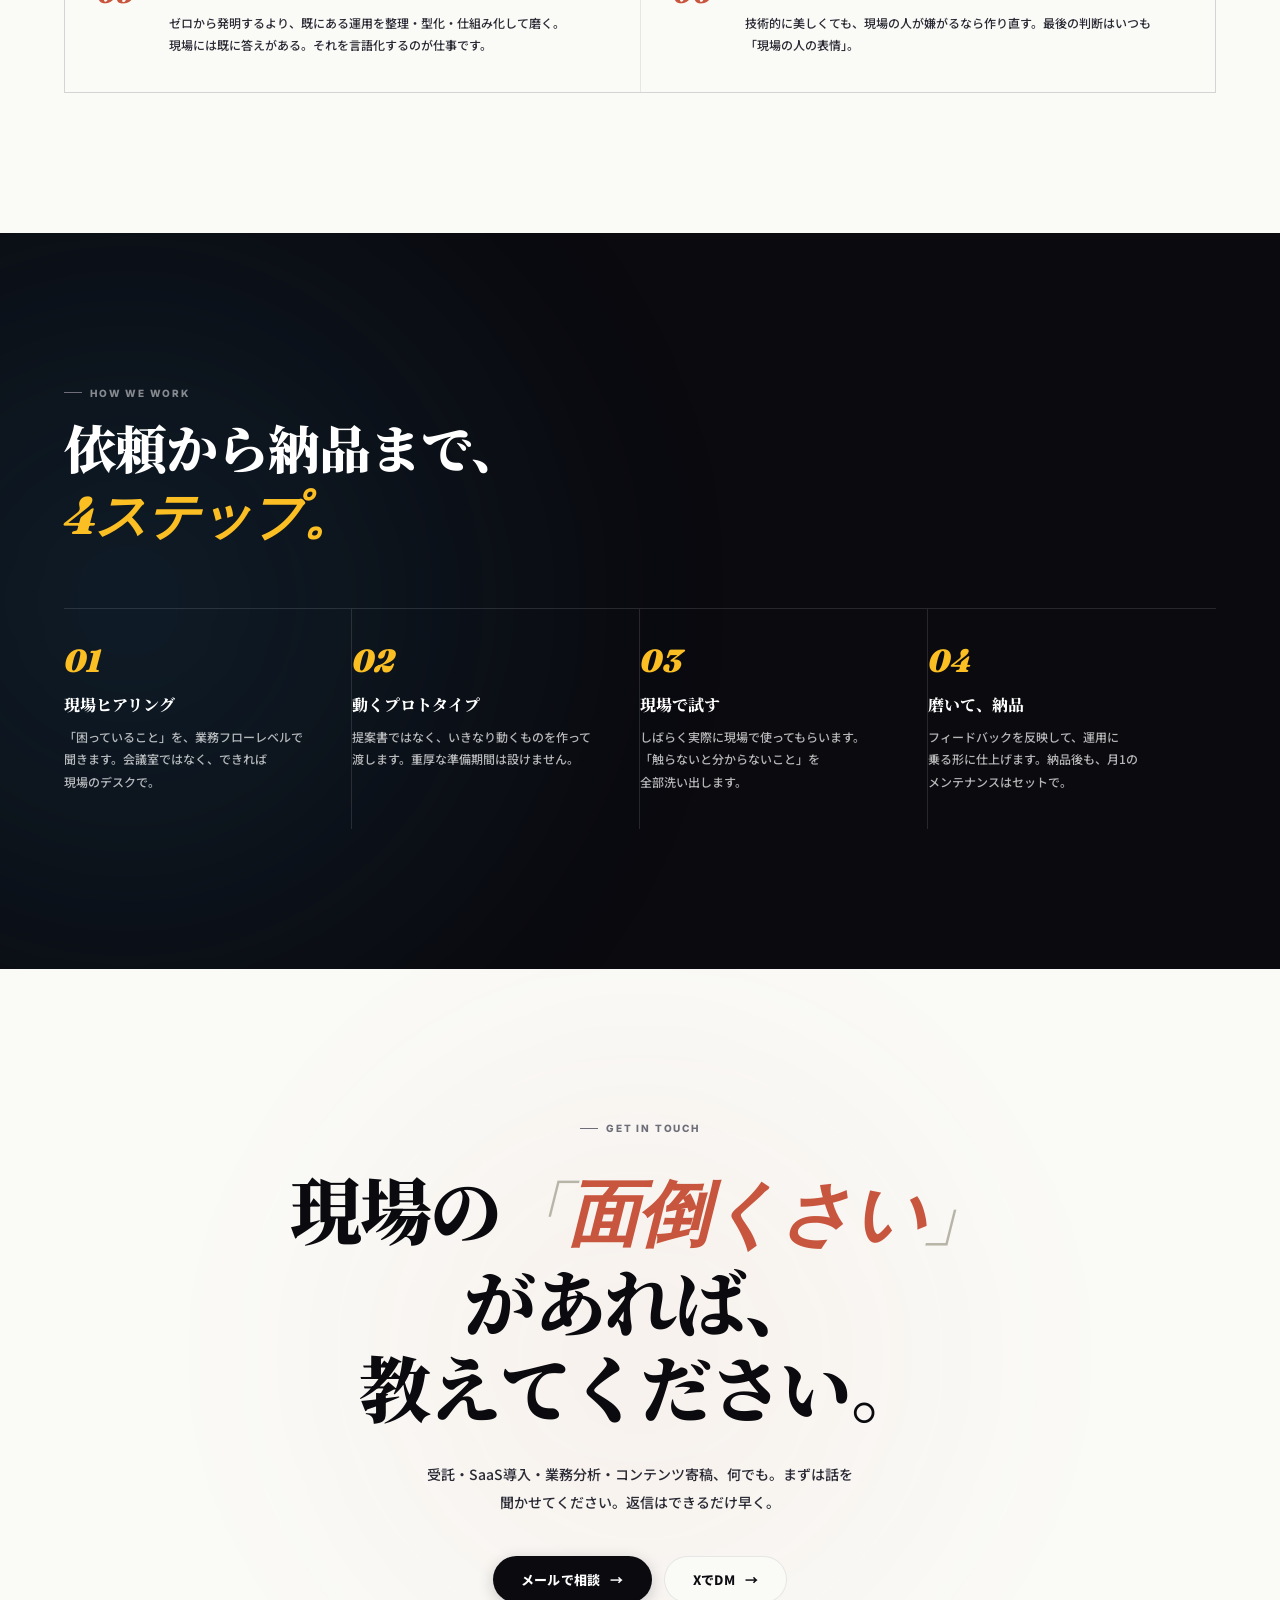
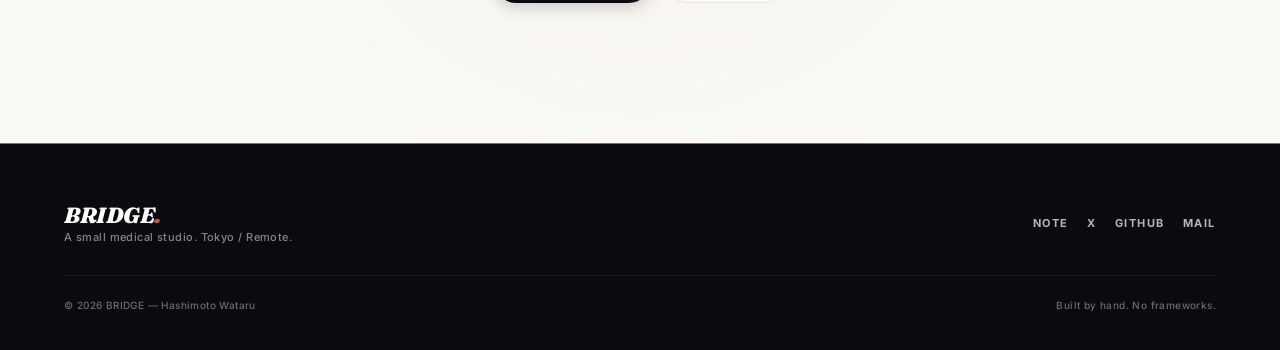
==== commit c840c871: "feat(lp): Hero を画像入り split レイアウトに、Products カードにサムネを追加 ファーストビューが文字だけだった違和感を解消するため、視覚要素のみ追加。 文章は1文字も触っ" ====
--- a/index.html
+++ b/index.html
@@ -82,12 +82,24 @@
 @media(max-width:640px){.nav-links{display:none}}
 
 /* ===== HERO ===== */
-.hero{min-height:100vh;display:flex;flex-direction:column;justify-content:center;padding:120px var(--pad-x) 80px;position:relative;overflow:hidden}
-.hero-bg{position:absolute;inset:0;z-index:-1;pointer-events:none}
+.hero{min-height:100vh;display:grid;grid-template-columns:1fr;position:relative;overflow:hidden}
+@media(min-width:880px){.hero{grid-template-columns:1.1fr 1fr}}
+.hero-bg{position:absolute;inset:0;z-index:0;pointer-events:none}
 .hero-bg::before{content:'';position:absolute;top:-30%;right:-20%;width:80%;height:160%;background:radial-gradient(circle,rgba(200,85,61,0.08),transparent 60%);filter:blur(40px)}
 .hero-bg::after{content:'';position:absolute;bottom:-30%;left:-20%;width:70%;height:140%;background:radial-gradient(circle,rgba(27,73,101,0.06),transparent 60%);filter:blur(40px)}
-.hero-watermark{position:absolute;left:50%;top:50%;transform:translate(-50%,-50%);font:900 clamp(160px,30vw,420px)/0.85 var(--serif-en);font-style:italic;color:var(--ink);opacity:0.025;letter-spacing:-0.04em;pointer-events:none;z-index:-1;white-space:nowrap}
-.hero-inner{max-width:var(--max);margin:0 auto;width:100%;position:relative;z-index:1}
+.hero-watermark{position:absolute;left:30%;top:50%;transform:translate(-50%,-50%);font:900 clamp(140px,22vw,300px)/0.85 var(--serif-en);font-style:italic;color:var(--ink);opacity:0.04;letter-spacing:-0.04em;pointer-events:none;z-index:0;white-space:nowrap}
+@media(min-width:880px){.hero-watermark{left:24%}}
+@media(max-width:880px){.hero-watermark{display:none}}
+.hero-text{padding:120px var(--pad-x) 80px;display:flex;flex-direction:column;justify-content:center;position:relative;z-index:1;min-height:100vh}
+@media(max-width:880px){.hero-text{min-height:auto;padding:80px var(--pad-x) 56px;order:2}}
+.hero-inner{max-width:640px;width:100%;margin:0;position:relative;z-index:2}
+.hero-visual{position:relative;background:var(--paper-2);overflow:hidden;min-height:56vh}
+@media(min-width:880px){.hero-visual{min-height:100vh}}
+@media(max-width:880px){.hero-visual{order:1;min-height:48vh;border-bottom:1px solid var(--line)}}
+.hero-visual img{position:absolute;inset:0;width:100%;height:100%;object-fit:cover;object-position:center}
+.hero-visual::after{content:'';position:absolute;inset:0;background:linear-gradient(135deg,rgba(250,250,247,0.0) 0%,rgba(250,250,247,0.0) 55%,rgba(200,85,61,0.08) 100%);pointer-events:none}
+.hero-visual::before{content:'';position:absolute;top:0;bottom:0;left:0;width:24px;background:linear-gradient(90deg,rgba(250,250,247,0.3),transparent);z-index:1;pointer-events:none}
+@media(max-width:880px){.hero-visual::before{display:none}}
 .hero-eyebrow{font:800 11px/1 var(--sans-en);letter-spacing:0.2em;text-transform:uppercase;color:var(--vermilion);margin-bottom:48px;display:inline-flex;align-items:center;gap:12px}
 .hero-eyebrow::before{content:'';width:32px;height:1px;background:var(--vermilion)}
 .hero-h{font:900 clamp(40px,7.5vw,98px)/1.18 var(--serif-jp);letter-spacing:-0.025em;color:var(--ink);margin-bottom:28px}
@@ -99,8 +111,9 @@
 .hero-meta{display:flex;gap:32px;flex-wrap:wrap;font:600 11px/1 var(--sans-en);letter-spacing:0.16em;text-transform:uppercase;color:var(--ink-3)}
 .hero-meta span{display:inline-flex;align-items:center;gap:8px}
 .hero-meta span::before{content:'';width:6px;height:6px;border-radius:50%;background:var(--vermilion);opacity:0.6}
-.scroll-hint{position:absolute;bottom:32px;left:50%;transform:translateX(-50%);font:700 10px/1 var(--sans-en);letter-spacing:0.3em;color:var(--ink-3);text-transform:uppercase;display:flex;flex-direction:column;align-items:center;gap:8px;animation:floaty 2.4s ease-in-out infinite}
+.scroll-hint{position:absolute;bottom:28px;left:26%;transform:translateX(-50%);font:700 10px/1 var(--sans-en);letter-spacing:0.3em;color:var(--ink-3);text-transform:uppercase;display:flex;flex-direction:column;align-items:center;gap:8px;animation:floaty 2.4s ease-in-out infinite;z-index:3}
 .scroll-hint::after{content:'';width:1px;height:32px;background:linear-gradient(to bottom,var(--ink-3),transparent)}
+@media(max-width:880px){.scroll-hint{display:none}}
 @keyframes floaty{0%,100%{transform:translate(-50%,0)}50%{transform:translate(-50%,6px)}}
 
 /* ===== MANIFESTO ===== */
@@ -195,7 +208,12 @@
 .notes-foot{max-width:var(--max);margin:56px auto 0;text-align:center}
 .notes-cta{font:700 12px/1 var(--sans-jp);letter-spacing:0.08em;color:var(--ink);padding:16px 28px;border:1px solid var(--ink);border-radius:2px;display:inline-block;transition:all .2s}
 .notes-cta:hover{background:var(--ink);color:#fff}
-.product-card{background:var(--paper);border:1px solid var(--line);border-radius:14px;padding:28px 26px;display:flex;flex-direction:column;gap:14px;transition:all .25s cubic-bezier(0.16,1,0.3,1);cursor:pointer;position:relative;overflow:hidden}
+.product-card{background:var(--paper);border:1px solid var(--line);border-radius:14px;padding:0;display:flex;flex-direction:column;gap:0;transition:all .25s cubic-bezier(0.16,1,0.3,1);cursor:pointer;position:relative;overflow:hidden}
+.product-card-thumb{aspect-ratio:16/10;background:var(--paper-2);border-bottom:1px solid var(--line);overflow:hidden;position:relative}
+.product-card-thumb img{width:100%;height:100%;object-fit:cover;object-position:top center;display:block;transition:transform .4s cubic-bezier(0.2,0.7,0.2,1)}
+.product-card:hover .product-card-thumb img{transform:scale(1.02)}
+.product-card-body{padding:24px 26px 26px;display:flex;flex-direction:column;gap:12px;flex:1}
+.product-card.no-thumb{padding:28px 26px;gap:14px}
 .product-card::before{content:'';position:absolute;top:0;left:0;right:0;height:1px;background:linear-gradient(90deg,transparent,rgba(200,85,61,0.4),transparent);opacity:0;transition:opacity .3s}
 .product-card:hover{transform:translateY(-3px);box-shadow:var(--shadow-2);border-color:rgba(200,85,61,0.2)}
 .product-card:hover::before{opacity:1}
@@ -409,19 +427,24 @@
 <section class="hero" id="top">
   <div class="hero-bg"></div>
   <div class="hero-watermark">BRIDGE</div>
-  <div class="hero-inner">
-    <div class="hero-eyebrow" data-reveal>BRIDGE — A Small Medical Studio</div>
-    <h1 class="hero-h" data-reveal data-reveal-delay="1">
-      現場の<span class="em quote nowrap">面倒くさい</span>を<span class="nowrap">自分ごと</span>として<span class="em nowrap">解く</span>。
-    </h1>
-    <p class="hero-sub" data-reveal data-reveal-delay="2">
-      理学療法士がひとりで作る、医療の道具屋です。現場の小さな課題から、軽いプロダクトを毎日つくっています。触った現場のためだけに設計します。
-    </p>
-    <div class="hero-meta" data-reveal data-reveal-delay="3">
-      <span>Established 2026</span>
-      <span>Tokyo / Remote</span>
-      <span>Solo Studio</span>
-    </div>
+  <div class="hero-text">
+    <div class="hero-inner">
+      <div class="hero-eyebrow" data-reveal>BRIDGE — A Small Medical Studio</div>
+      <h1 class="hero-h" data-reveal data-reveal-delay="1">
+        現場の<span class="em quote nowrap">面倒くさい</span>を<span class="nowrap">自分ごと</span>として<span class="em nowrap">解く</span>。
+      </h1>
+      <p class="hero-sub" data-reveal data-reveal-delay="2">
+        理学療法士がひとりで作る、医療の道具屋です。現場の小さな課題から、軽いプロダクトを毎日つくっています。触った現場のためだけに設計します。
+      </p>
+      <div class="hero-meta" data-reveal data-reveal-delay="3">
+        <span>Established 2026</span>
+        <span>Tokyo / Remote</span>
+        <span>Solo Studio</span>
+      </div>
+    </div>
+  </div>
+  <div class="hero-visual">
+    <img src="images/hero.jpg" alt="木の机に置かれた手書きノート、朱の小箱、湯呑、ノートPC" loading="eager">
   </div>
   <div class="scroll-hint">SCROLL</div>
 </section>
@@ -504,62 +527,86 @@
   </div>
   <div class="products-grid" id="productsGrid">
     <a class="product-card" href="./rehaboard/index.html" target="_blank" data-reveal data-cat="medical,management">
-      <div class="product-card-num">PRODUCT 01</div>
-      <div class="product-card-name">RehaBoard<span class="jp">リハボード</span></div>
-      <div class="product-card-tagline">リハビリ部門の運営を、1画面で。月選択・期間切替・KPIカスタマイズ。</div>
-      <div class="product-card-tags"><span>ダッシュボード</span><span>PT別実績</span><span>朝礼サマリー</span></div>
-      <span class="product-card-link">詳しく見る →</span>
+      <div class="product-card-thumb"><img src="images/products/rehaboard.png" alt="RehaBoard ダッシュボード画面" loading="lazy"></div>
+      <div class="product-card-body">
+        <div class="product-card-num">PRODUCT 01</div>
+        <div class="product-card-name">RehaBoard<span class="jp">リハボード</span></div>
+        <div class="product-card-tagline">リハビリ部門の運営を、1画面で。月選択・期間切替・KPIカスタマイズ。</div>
+        <div class="product-card-tags"><span>ダッシュボード</span><span>PT別実績</span><span>朝礼サマリー</span></div>
+        <span class="product-card-link">詳しく見る →</span>
+      </div>
     </a>
     <a class="product-card" href="./medboard/index.html" target="_blank" data-reveal data-cat="medical,management">
-      <div class="product-card-num">PRODUCT 02</div>
-      <div class="product-card-name">MedBoard<span class="jp">メドボード</span></div>
-      <div class="product-card-tagline">外来クリニックの患者フローを、2施設横並びで。「異変に気づく」のが目的。</div>
-      <div class="product-card-tags"><span>2施設比較</span><span>入力6項目</span><span>異変アラート</span></div>
-      <span class="product-card-link">詳しく見る →</span>
+      <div class="product-card-thumb"><img src="images/products/medboard.png" alt="MedBoard ダッシュボード画面" loading="lazy"></div>
+      <div class="product-card-body">
+        <div class="product-card-num">PRODUCT 02</div>
+        <div class="product-card-name">MedBoard<span class="jp">メドボード</span></div>
+        <div class="product-card-tagline">外来クリニックの患者フローを、2施設横並びで。「異変に気づく」のが目的。</div>
+        <div class="product-card-tags"><span>2施設比較</span><span>入力6項目</span><span>異変アラート</span></div>
+        <span class="product-card-link">詳しく見る →</span>
+      </div>
     </a>
     <a class="product-card" href="./him-quiz/index.html" target="_blank" data-reveal data-cat="medical,learning">
-      <div class="product-card-num">PRODUCT 03</div>
-      <div class="product-card-name">HIM Quiz<span class="jp">診療情報管理士 模試</span></div>
-      <div class="product-card-tagline">全12章・360問。模擬試験モード・章別正答率・間違い蓄積まで。</div>
-      <div class="product-card-tags"><span>360問</span><span>模擬試験</span><span>復習機能</span></div>
-      <span class="product-card-link">詳しく見る →</span>
+      <div class="product-card-thumb"><img src="images/products/him-quiz.png" alt="HIM Quiz 学習画面" loading="lazy"></div>
+      <div class="product-card-body">
+        <div class="product-card-num">PRODUCT 03</div>
+        <div class="product-card-name">HIM Quiz<span class="jp">診療情報管理士 模試</span></div>
+        <div class="product-card-tagline">全12章・360問。模擬試験モード・章別正答率・間違い蓄積まで。</div>
+        <div class="product-card-tags"><span>360問</span><span>模擬試験</span><span>復習機能</span></div>
+        <span class="product-card-link">詳しく見る →</span>
+      </div>
     </a>
     <a class="product-card" href="./hire-board/index.html" target="_blank" data-reveal data-cat="management">
-      <div class="product-card-num">PRODUCT 04</div>
-      <div class="product-card-name">HireBoard<span class="jp">ハイヤーボード</span></div>
-      <div class="product-card-tagline">医療機関の採用をカンバンで。9紹介会社・職種別フィー自動計算。</div>
-      <div class="product-card-tags"><span>カンバン</span><span>9社管理</span><span>フィー自動計算</span></div>
-      <span class="product-card-link">詳しく見る →</span>
+      <div class="product-card-thumb"><img src="images/products/hireboard.png" alt="HireBoard カンバン画面" loading="lazy"></div>
+      <div class="product-card-body">
+        <div class="product-card-num">PRODUCT 04</div>
+        <div class="product-card-name">HireBoard<span class="jp">ハイヤーボード</span></div>
+        <div class="product-card-tagline">医療機関の採用をカンバンで。9紹介会社・職種別フィー自動計算。</div>
+        <div class="product-card-tags"><span>カンバン</span><span>9社管理</span><span>フィー自動計算</span></div>
+        <span class="product-card-link">詳しく見る →</span>
+      </div>
     </a>
     <a class="product-card" href="./study-board/index.html" target="_blank" data-reveal data-cat="learning">
-      <div class="product-card-num">PRODUCT 05</div>
-      <div class="product-card-name">StudyBoard<span class="jp">スタディボード</span></div>
-      <div class="product-card-tagline">複数科目を並行学習する社会人のための。ストリーク・ヒートマップ・バランス分析。</div>
-      <div class="product-card-tags"><span>ストリーク🔥</span><span>ヒートマップ</span><span>5秒記録</span></div>
-      <span class="product-card-link">詳しく見る →</span>
+      <div class="product-card-thumb"><img src="images/products/studyboard.png" alt="StudyBoard 学習ダッシュボード" loading="lazy"></div>
+      <div class="product-card-body">
+        <div class="product-card-num">PRODUCT 05</div>
+        <div class="product-card-name">StudyBoard<span class="jp">スタディボード</span></div>
+        <div class="product-card-tagline">複数科目を並行学習する社会人のための。ストリーク・ヒートマップ・バランス分析。</div>
+        <div class="product-card-tags"><span>ストリーク🔥</span><span>ヒートマップ</span><span>5秒記録</span></div>
+        <span class="product-card-link">詳しく見る →</span>
+      </div>
     </a>
     <a class="product-card" href="./consult-simulator/index.html" target="_blank" data-reveal data-cat="medical,management">
-      <div class="product-card-num">PRODUCT 06</div>
-      <div class="product-card-name">ConsultSim<span class="jp">コンサルトシム</span></div>
-      <div class="product-card-tagline">診察オペレーション設計シミュレーター。1診/2診 × 曜日カスタム × グループ同期。</div>
-      <div class="product-card-tags"><span>1診/2診</span><span>曜日カスタム</span><span>需給サマリー</span></div>
-      <span class="product-card-link">詳しく見る →</span>
+      <div class="product-card-thumb"><img src="images/products/consult-simulator.png" alt="ConsultSim 診察シミュレーター画面" loading="lazy"></div>
+      <div class="product-card-body">
+        <div class="product-card-num">PRODUCT 06</div>
+        <div class="product-card-name">ConsultSim<span class="jp">コンサルトシム</span></div>
+        <div class="product-card-tagline">診察オペレーション設計シミュレーター。1診/2診 × 曜日カスタム × グループ同期。</div>
+        <div class="product-card-tags"><span>1診/2診</span><span>曜日カスタム</span><span>需給サマリー</span></div>
+        <span class="product-card-link">詳しく見る →</span>
+      </div>
     </a>
     <a class="product-card" href="./english-trainer/index.html" target="_blank" data-reveal data-cat="learning">
-      <div class="product-card-num">PRODUCT 07</div>
-      <div class="product-card-name">Daily English<span class="jp">デイリーイングリッシュ</span></div>
-      <div class="product-card-tagline">瞬間英作文トレーナー。単語220・フレーズ135、4モード、通勤の合間に医療経営コンサル英語まで。</div>
-      <div class="product-card-tags"><span>4モード</span><span>音声読上</span><span>SRS間隔反復</span></div>
-      <span class="product-card-link">詳しく見る →</span>
+      <div class="product-card-thumb"><img src="images/products/english-trainer.png" alt="Daily English トレーナー画面" loading="lazy"></div>
+      <div class="product-card-body">
+        <div class="product-card-num">PRODUCT 07</div>
+        <div class="product-card-name">Daily English<span class="jp">デイリーイングリッシュ</span></div>
+        <div class="product-card-tagline">瞬間英作文トレーナー。単語220・フレーズ135、4モード、通勤の合間に医療経営コンサル英語まで。</div>
+        <div class="product-card-tags"><span>4モード</span><span>音声読上</span><span>SRS間隔反復</span></div>
+        <span class="product-card-link">詳しく見る →</span>
+      </div>
     </a>
     <a class="product-card" href="./interview-kit/index.html" target="_blank" data-reveal data-cat="medical,management">
-      <div class="product-card-num">PRODUCT 08</div>
-      <div class="product-card-name">InterviewKit<span class="jp">面接官の手帖</span></div>
-      <div class="product-card-tagline">医療機関の構造化面接ツール。職種×レベルで質問自動生成、事実と印象を分けて記録。</div>
-      <div class="product-card-tags"><span>職種×レベル</span><span>事実/印象 分離</span><span>印象偏向チェック</span></div>
-      <span class="product-card-link">詳しく見る →</span>
-    </a>
-    <a class="product-card" href="https://bridge-med.github.io/bridge-lp/" target="_blank" data-reveal data-cat="management">
+      <div class="product-card-thumb"><img src="images/products/interview-kit.png" alt="InterviewKit 面接記録画面" loading="lazy"></div>
+      <div class="product-card-body">
+        <div class="product-card-num">PRODUCT 08</div>
+        <div class="product-card-name">InterviewKit<span class="jp">面接官の手帖</span></div>
+        <div class="product-card-tagline">医療機関の構造化面接ツール。職種×レベルで質問自動生成、事実と印象を分けて記録。</div>
+        <div class="product-card-tags"><span>職種×レベル</span><span>事実/印象 分離</span><span>印象偏向チェック</span></div>
+        <span class="product-card-link">詳しく見る →</span>
+      </div>
+    </a>
+    <a class="product-card no-thumb" href="https://bridge-med.github.io/bridge-lp/" target="_blank" data-reveal data-cat="management">
       <div class="product-card-num">PRODUCT 09</div>
       <div class="product-card-name">BRIDGE LP<span class="jp">この場所</span></div>
       <div class="product-card-tagline">会社紹介ページ。あなたが今いる場所も、BRIDGEのプロダクトの1つです。</div>
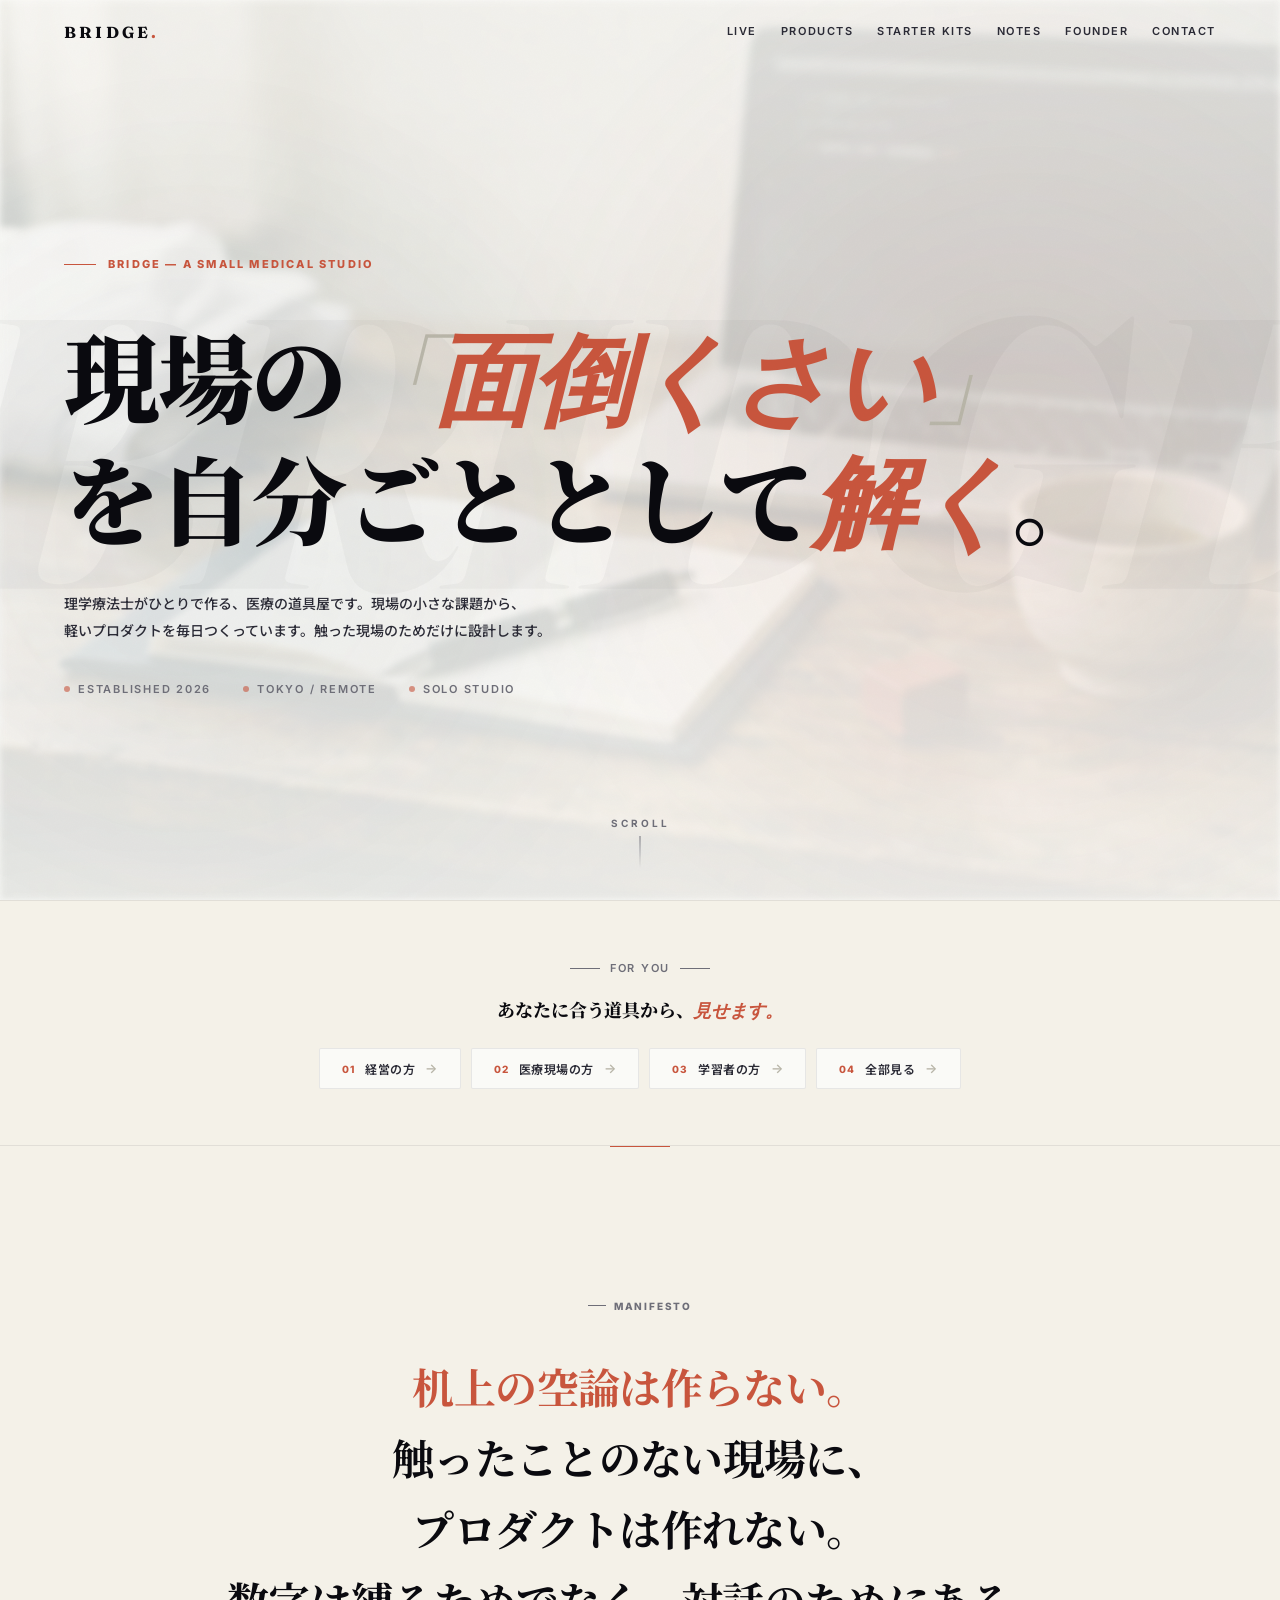
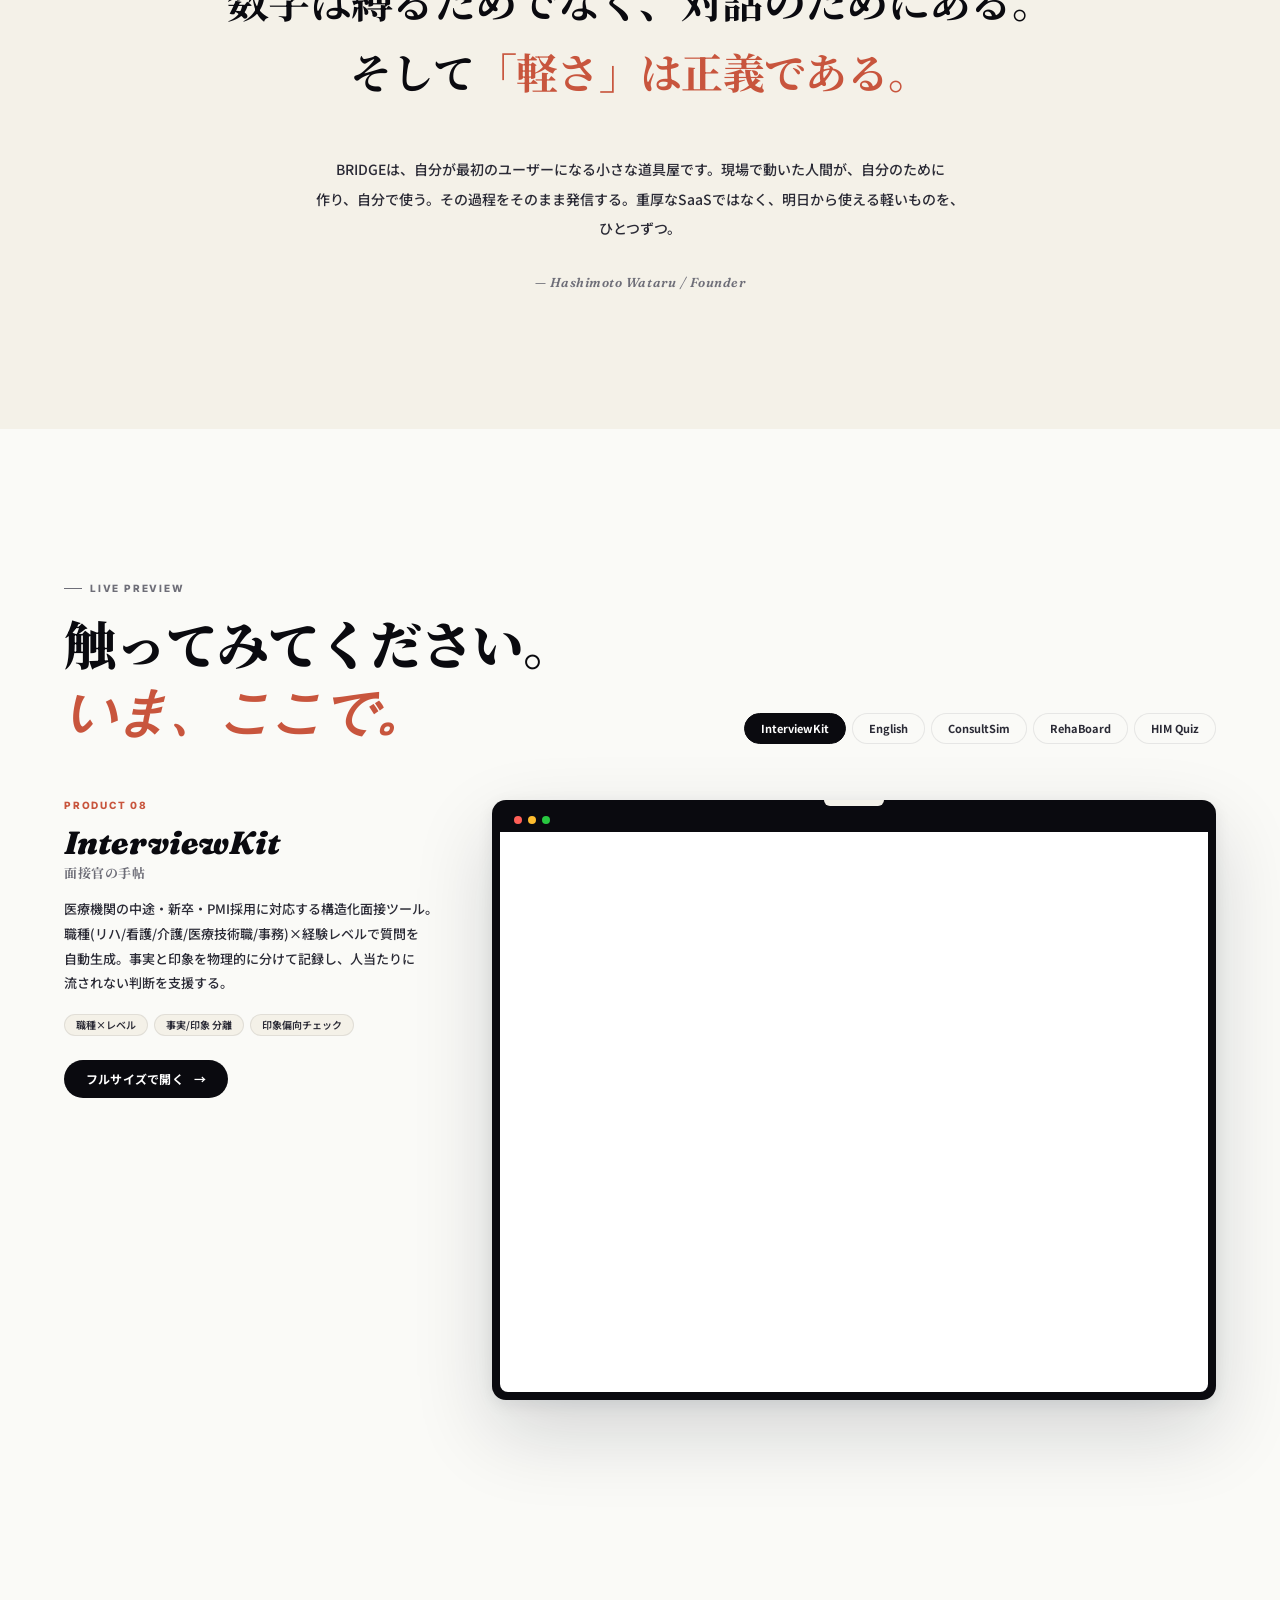
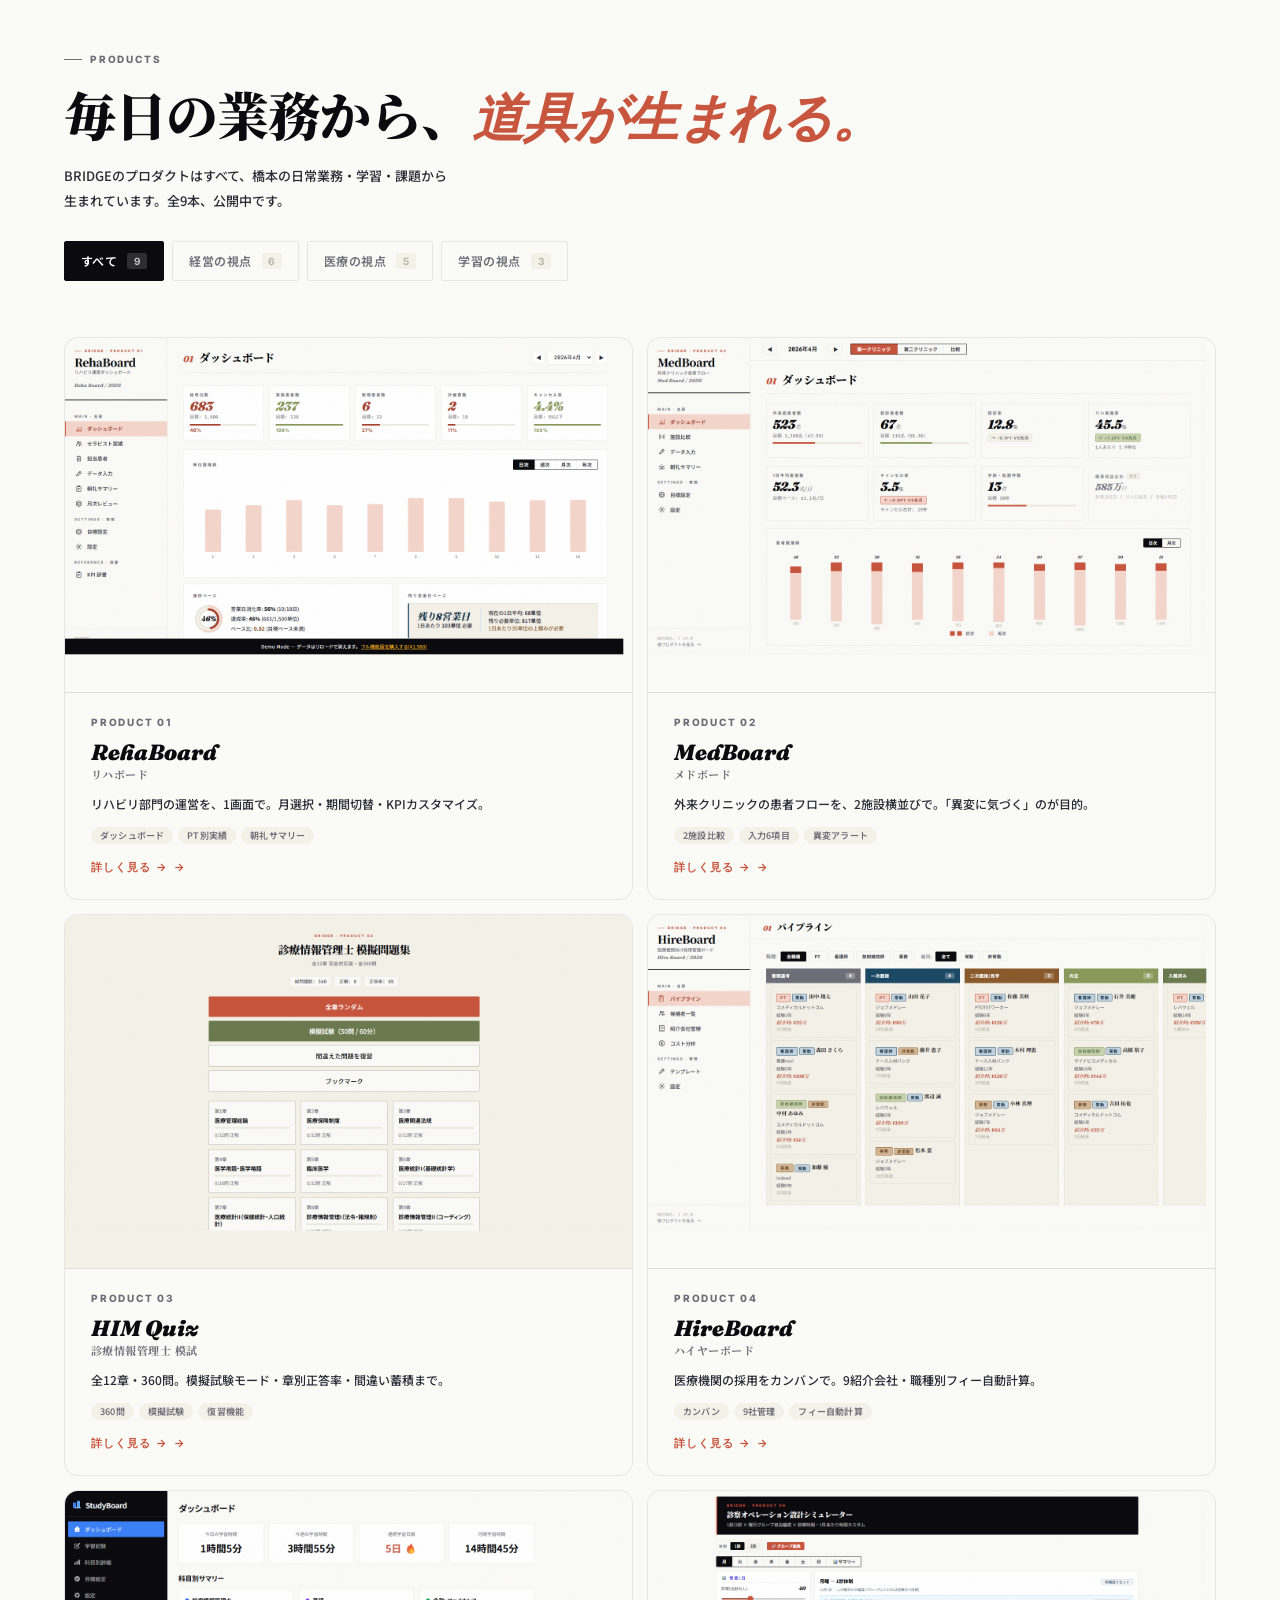
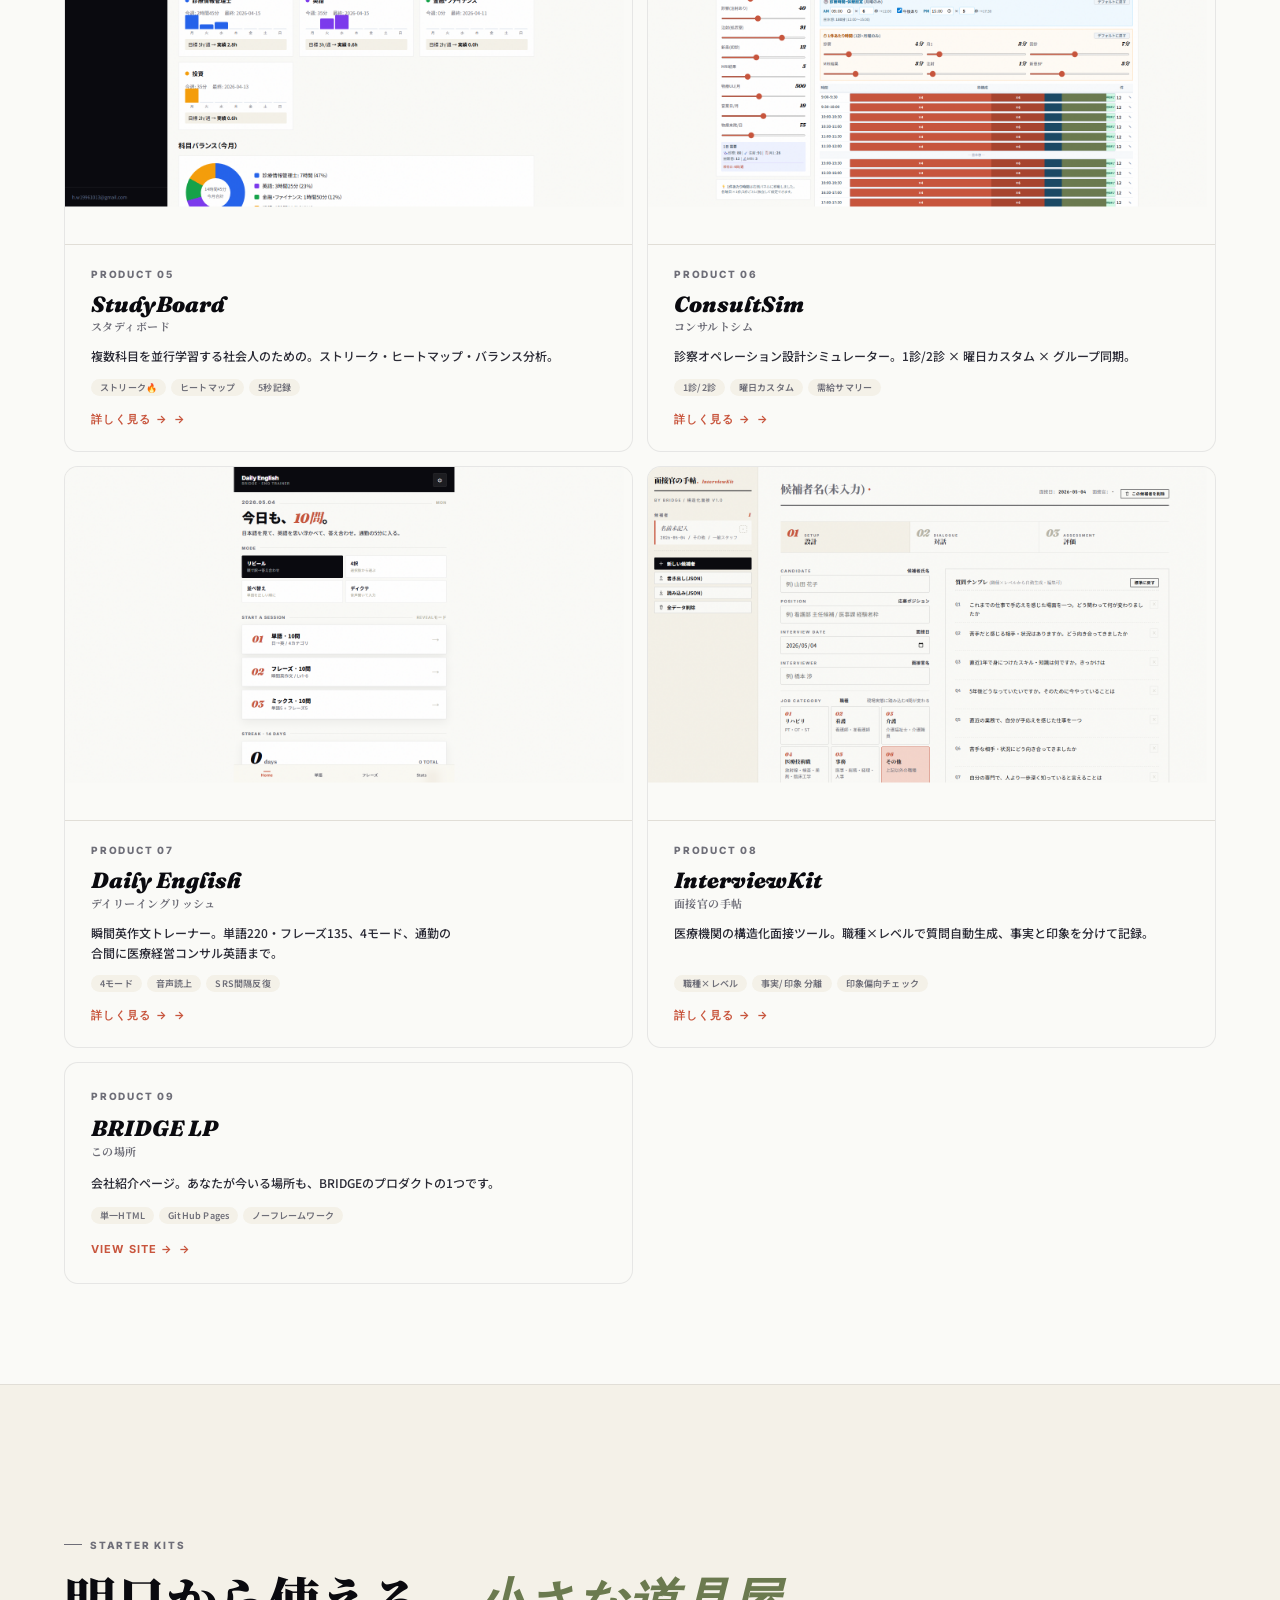
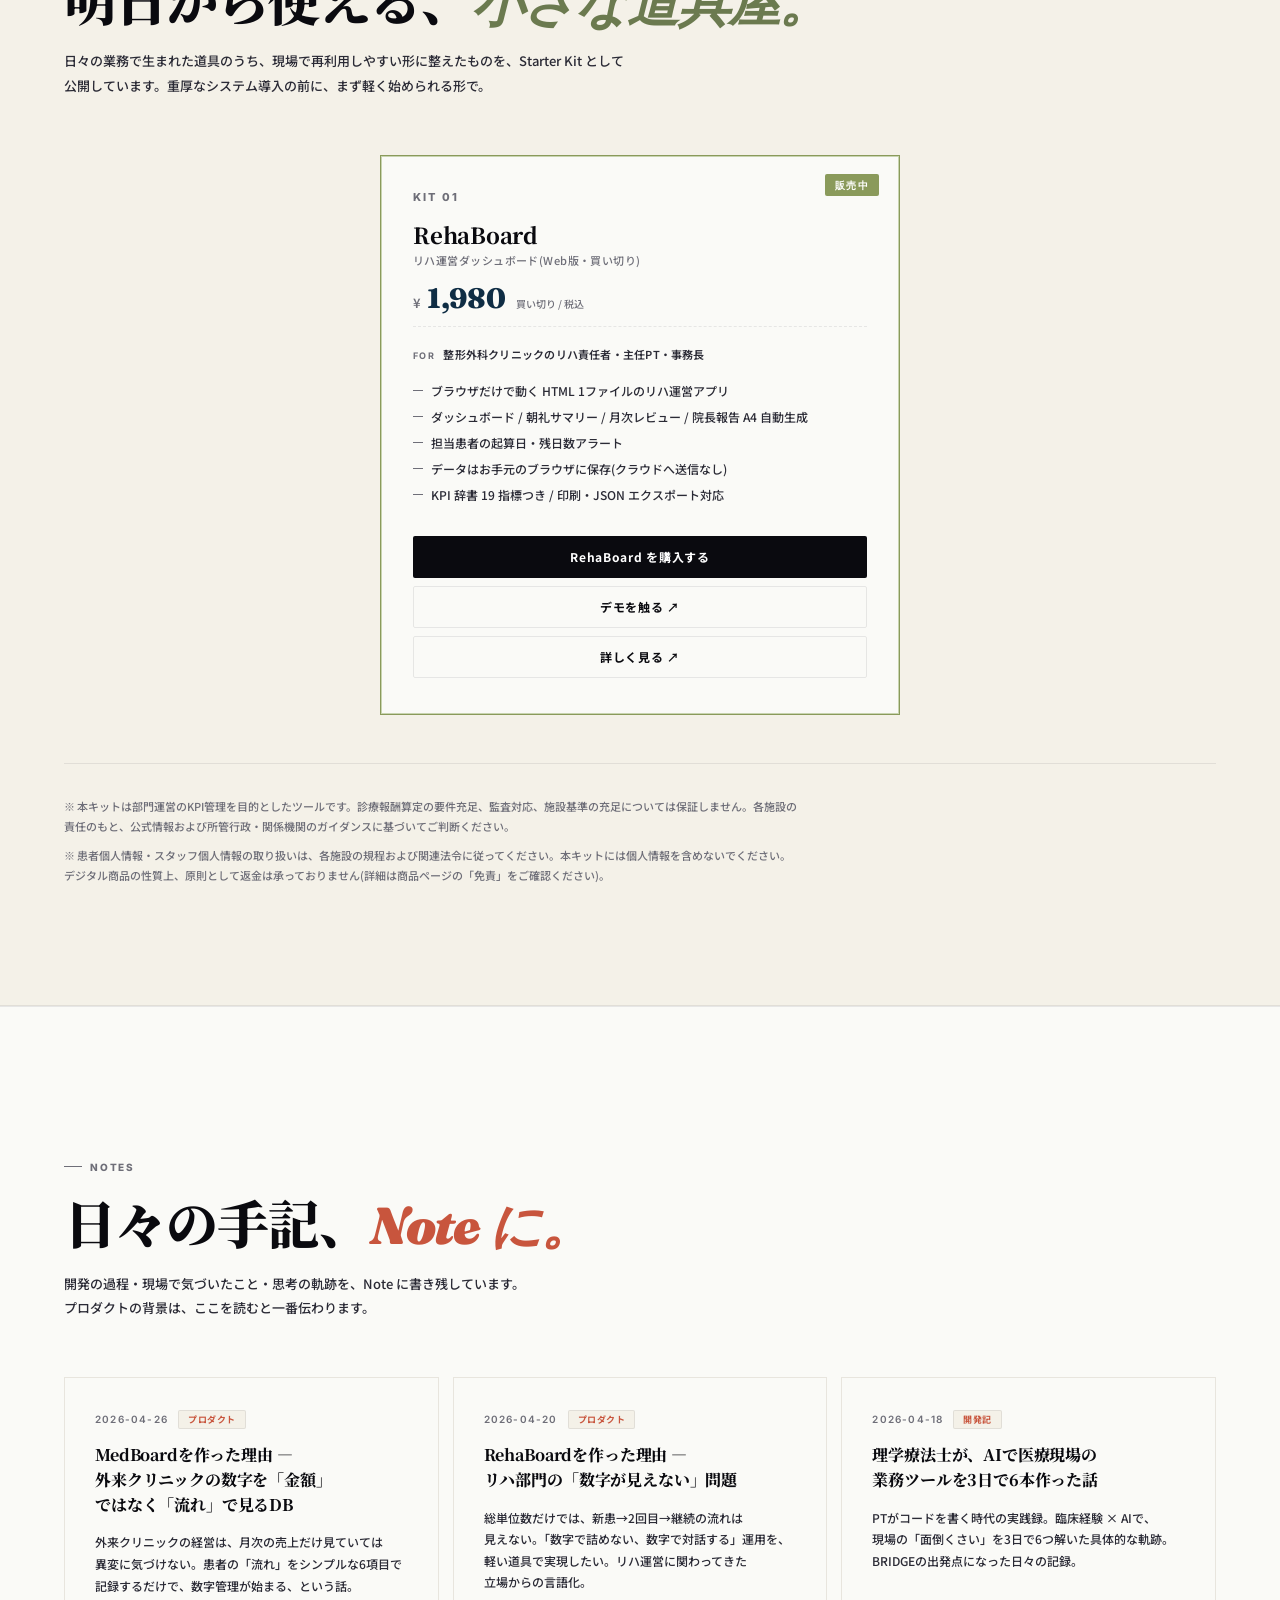
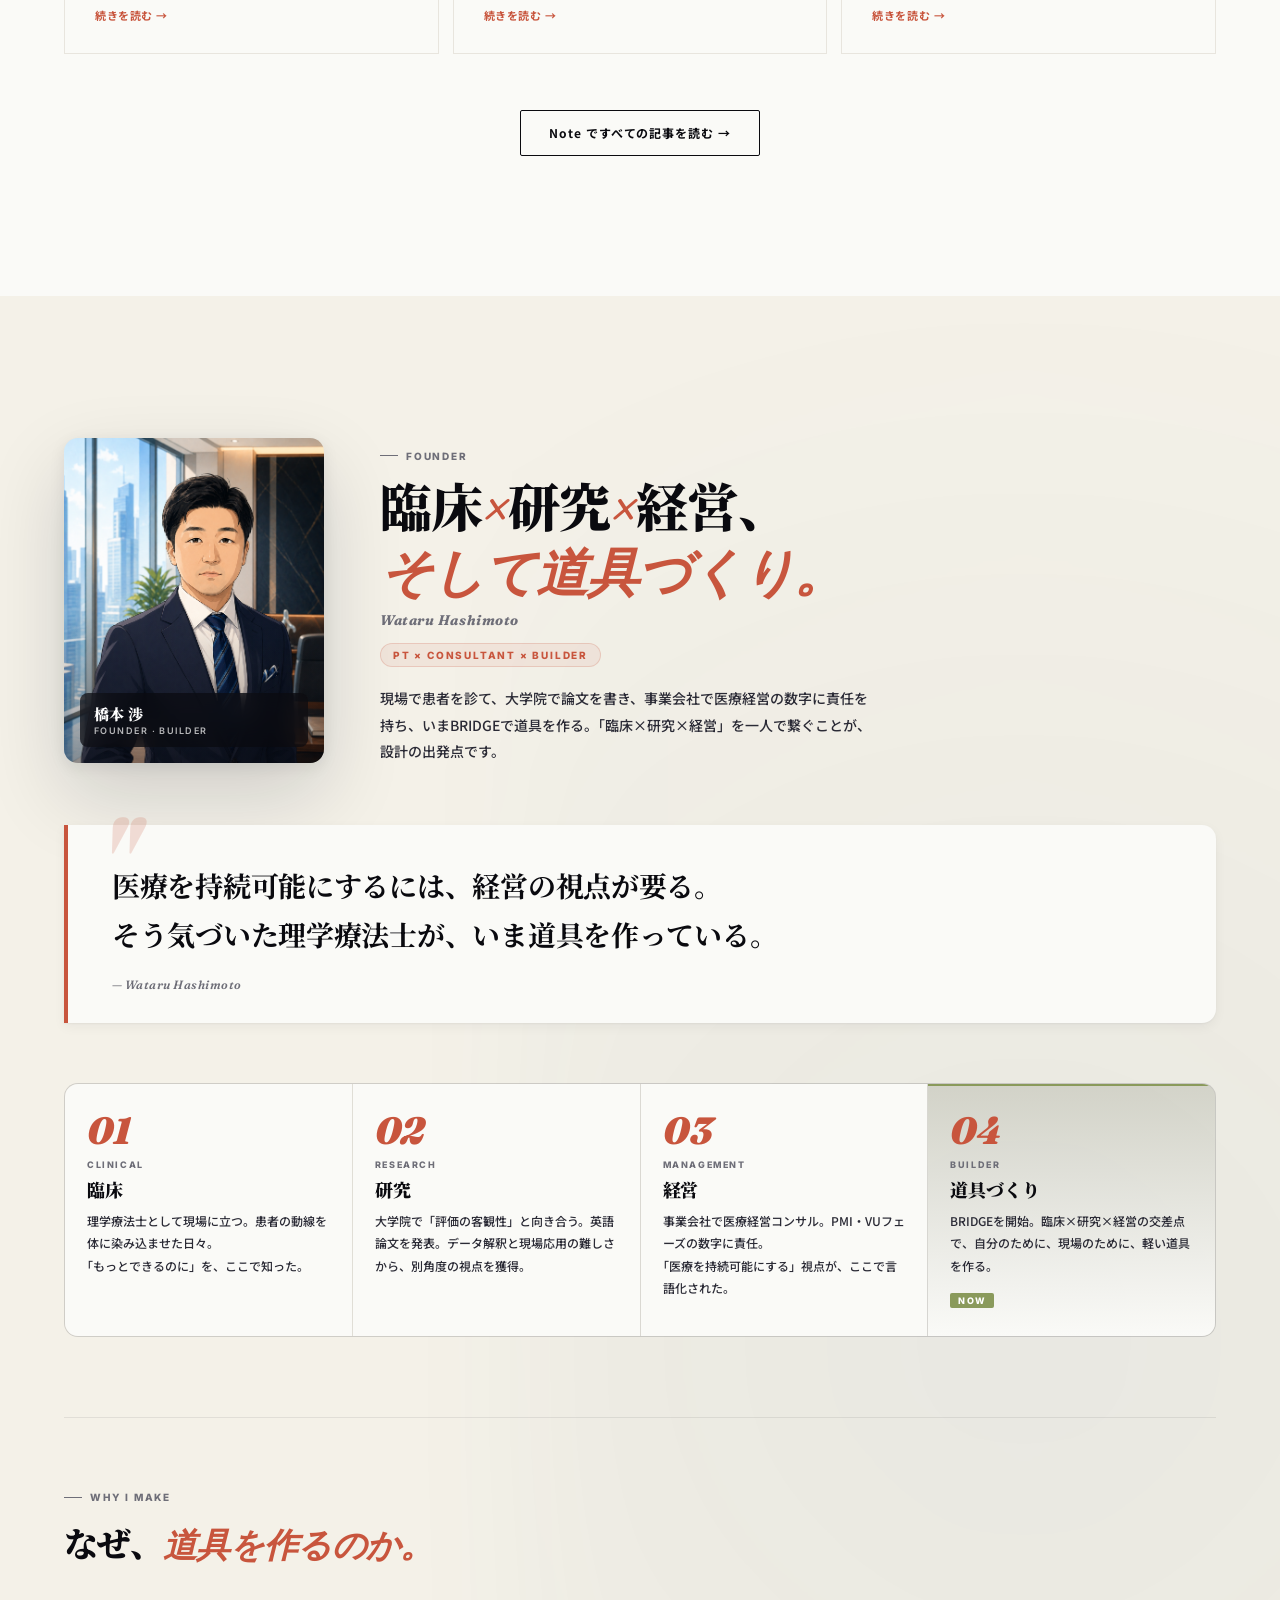
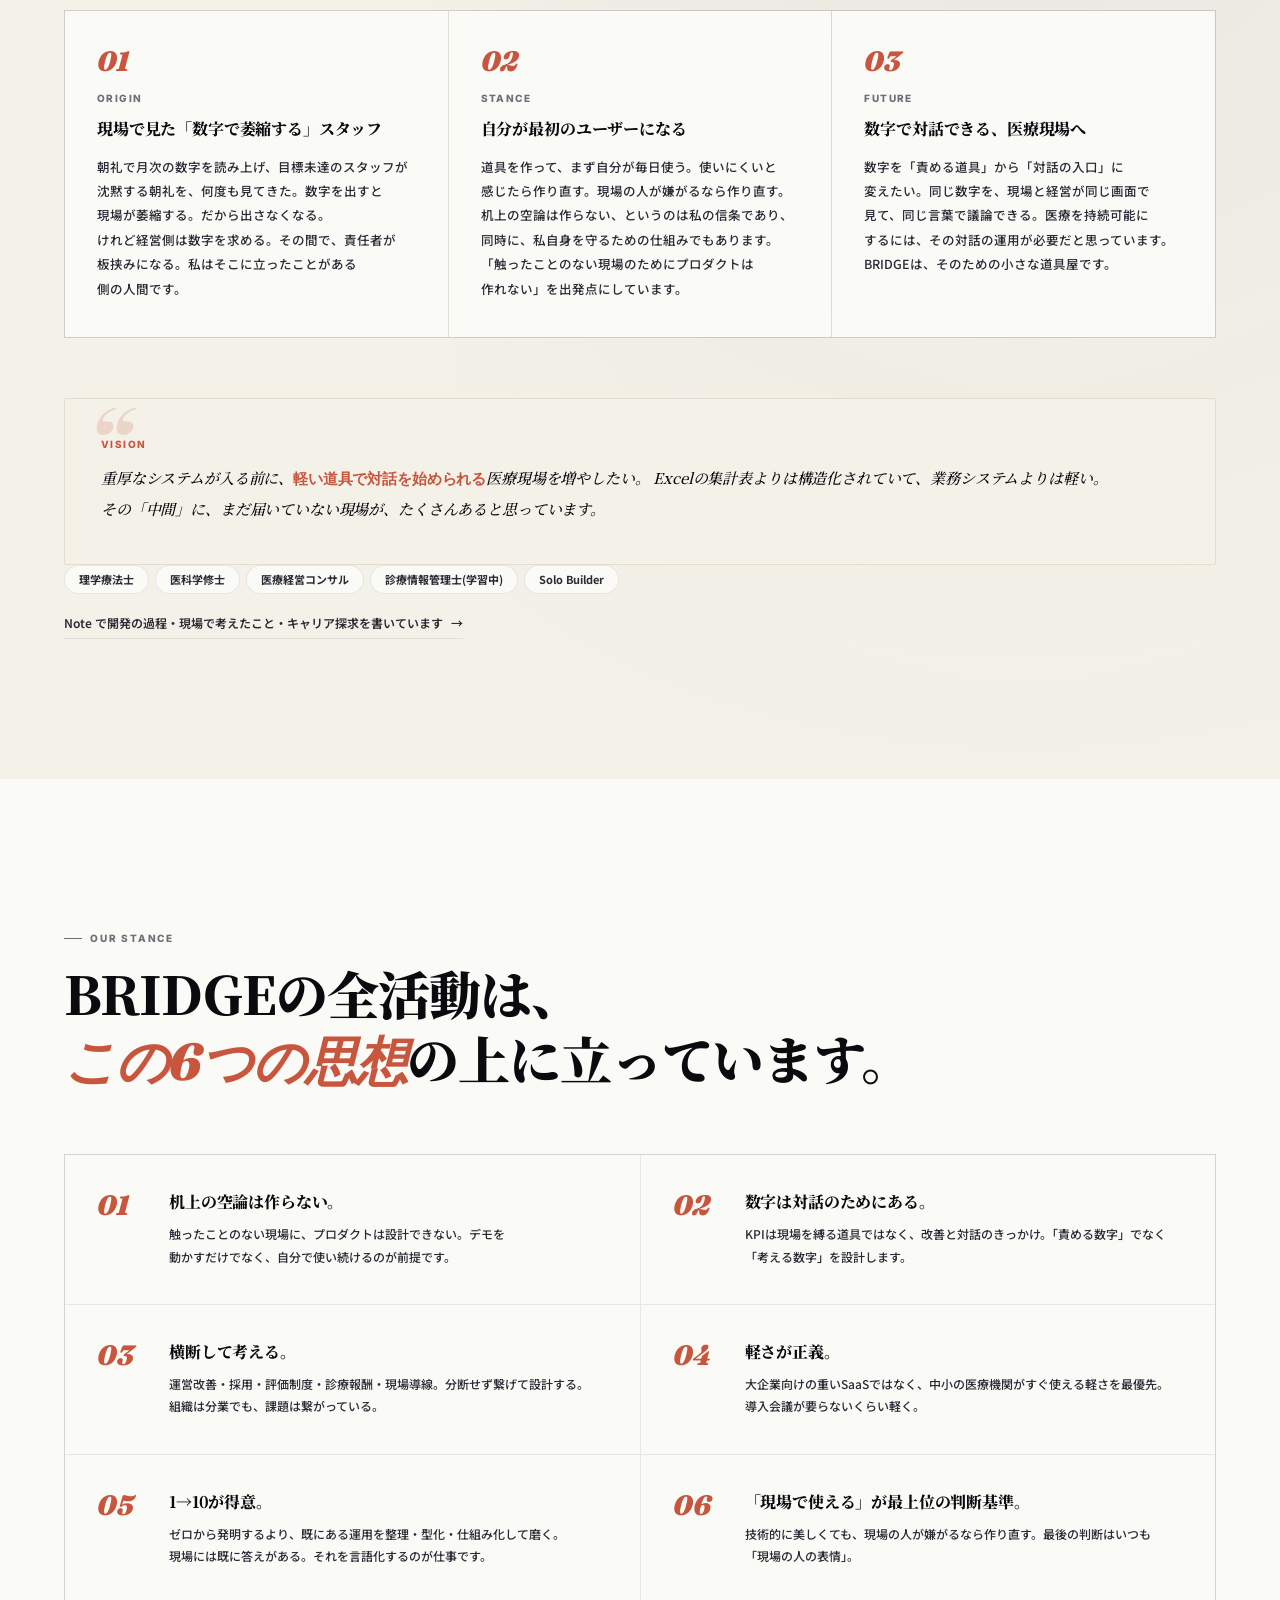
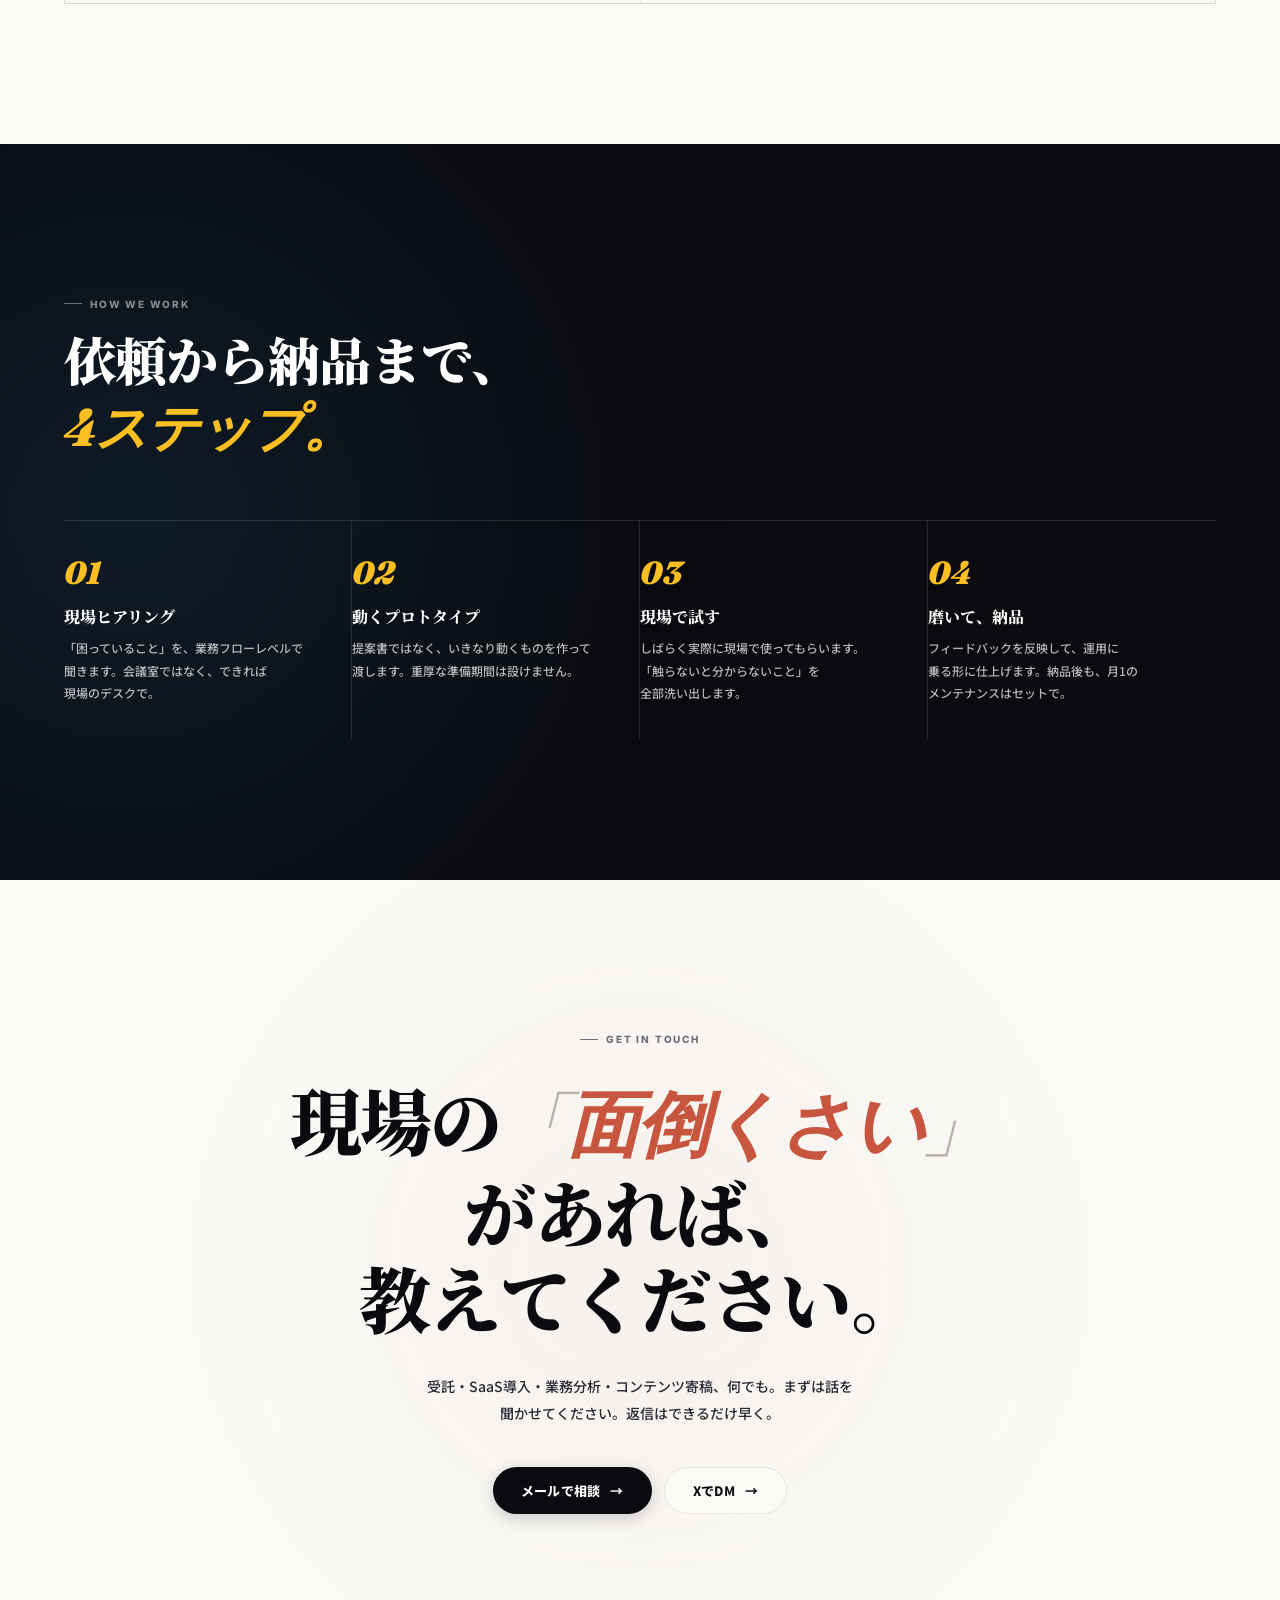
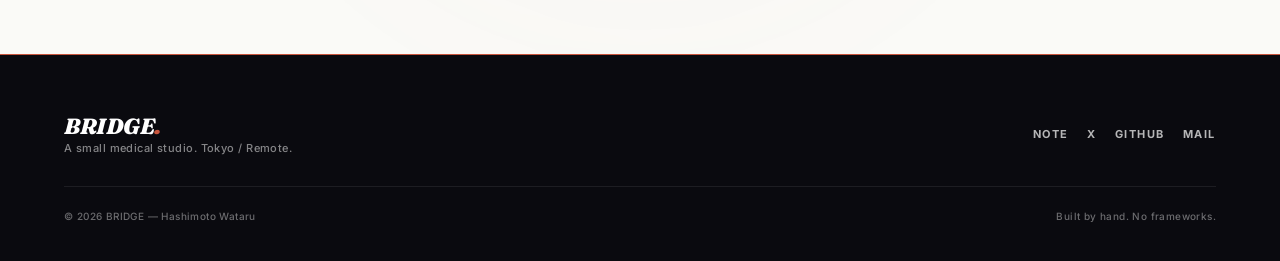
==== commit f89a43d7: "fix(lp): Hero を split から「背景に薄く敷く」方式へ作り直し split レイアウトでは画像が情報量過多でテキストと競合し、文字が 押しのけられる印象になっていたため、Plan A" ====
--- a/index.html
+++ b/index.html
@@ -82,24 +82,15 @@
 @media(max-width:640px){.nav-links{display:none}}
 
 /* ===== HERO ===== */
-.hero{min-height:100vh;display:grid;grid-template-columns:1fr;position:relative;overflow:hidden}
-@media(min-width:880px){.hero{grid-template-columns:1.1fr 1fr}}
+.hero{min-height:100vh;display:flex;flex-direction:column;justify-content:center;padding:120px var(--pad-x) 80px;position:relative;overflow:hidden}
+.hero-photo{position:absolute;inset:0;background-image:url('images/hero.jpg');background-size:cover;background-position:center;opacity:0.32;z-index:0;pointer-events:none;filter:blur(3px) saturate(0.85)}
+@media(max-width:760px){.hero-photo{opacity:0.24;background-position:center 30%;filter:blur(4px) saturate(0.85)}}
+.hero-photo::after{content:'';position:absolute;inset:-12px;background:linear-gradient(180deg,rgba(250,250,247,0.65) 0%,rgba(250,250,247,0.45) 40%,rgba(250,250,247,0.78) 100%)}
 .hero-bg{position:absolute;inset:0;z-index:0;pointer-events:none}
 .hero-bg::before{content:'';position:absolute;top:-30%;right:-20%;width:80%;height:160%;background:radial-gradient(circle,rgba(200,85,61,0.08),transparent 60%);filter:blur(40px)}
 .hero-bg::after{content:'';position:absolute;bottom:-30%;left:-20%;width:70%;height:140%;background:radial-gradient(circle,rgba(27,73,101,0.06),transparent 60%);filter:blur(40px)}
-.hero-watermark{position:absolute;left:30%;top:50%;transform:translate(-50%,-50%);font:900 clamp(140px,22vw,300px)/0.85 var(--serif-en);font-style:italic;color:var(--ink);opacity:0.04;letter-spacing:-0.04em;pointer-events:none;z-index:0;white-space:nowrap}
-@media(min-width:880px){.hero-watermark{left:24%}}
-@media(max-width:880px){.hero-watermark{display:none}}
-.hero-text{padding:120px var(--pad-x) 80px;display:flex;flex-direction:column;justify-content:center;position:relative;z-index:1;min-height:100vh}
-@media(max-width:880px){.hero-text{min-height:auto;padding:80px var(--pad-x) 56px;order:2}}
-.hero-inner{max-width:640px;width:100%;margin:0;position:relative;z-index:2}
-.hero-visual{position:relative;background:var(--paper-2);overflow:hidden;min-height:56vh}
-@media(min-width:880px){.hero-visual{min-height:100vh}}
-@media(max-width:880px){.hero-visual{order:1;min-height:48vh;border-bottom:1px solid var(--line)}}
-.hero-visual img{position:absolute;inset:0;width:100%;height:100%;object-fit:cover;object-position:center}
-.hero-visual::after{content:'';position:absolute;inset:0;background:linear-gradient(135deg,rgba(250,250,247,0.0) 0%,rgba(250,250,247,0.0) 55%,rgba(200,85,61,0.08) 100%);pointer-events:none}
-.hero-visual::before{content:'';position:absolute;top:0;bottom:0;left:0;width:24px;background:linear-gradient(90deg,rgba(250,250,247,0.3),transparent);z-index:1;pointer-events:none}
-@media(max-width:880px){.hero-visual::before{display:none}}
+.hero-watermark{position:absolute;left:50%;top:50%;transform:translate(-50%,-50%);font:900 clamp(160px,30vw,420px)/0.85 var(--serif-en);font-style:italic;color:var(--ink);opacity:0.025;letter-spacing:-0.04em;pointer-events:none;z-index:0;white-space:nowrap}
+.hero-inner{max-width:var(--max);margin:0 auto;width:100%;position:relative;z-index:1}
 .hero-eyebrow{font:800 11px/1 var(--sans-en);letter-spacing:0.2em;text-transform:uppercase;color:var(--vermilion);margin-bottom:48px;display:inline-flex;align-items:center;gap:12px}
 .hero-eyebrow::before{content:'';width:32px;height:1px;background:var(--vermilion)}
 .hero-h{font:900 clamp(40px,7.5vw,98px)/1.18 var(--serif-jp);letter-spacing:-0.025em;color:var(--ink);margin-bottom:28px}
@@ -111,9 +102,8 @@
 .hero-meta{display:flex;gap:32px;flex-wrap:wrap;font:600 11px/1 var(--sans-en);letter-spacing:0.16em;text-transform:uppercase;color:var(--ink-3)}
 .hero-meta span{display:inline-flex;align-items:center;gap:8px}
 .hero-meta span::before{content:'';width:6px;height:6px;border-radius:50%;background:var(--vermilion);opacity:0.6}
-.scroll-hint{position:absolute;bottom:28px;left:26%;transform:translateX(-50%);font:700 10px/1 var(--sans-en);letter-spacing:0.3em;color:var(--ink-3);text-transform:uppercase;display:flex;flex-direction:column;align-items:center;gap:8px;animation:floaty 2.4s ease-in-out infinite;z-index:3}
+.scroll-hint{position:absolute;bottom:32px;left:50%;transform:translateX(-50%);font:700 10px/1 var(--sans-en);letter-spacing:0.3em;color:var(--ink-3);text-transform:uppercase;display:flex;flex-direction:column;align-items:center;gap:8px;animation:floaty 2.4s ease-in-out infinite;z-index:2}
 .scroll-hint::after{content:'';width:1px;height:32px;background:linear-gradient(to bottom,var(--ink-3),transparent)}
-@media(max-width:880px){.scroll-hint{display:none}}
 @keyframes floaty{0%,100%{transform:translate(-50%,0)}50%{transform:translate(-50%,6px)}}
 
 /* ===== MANIFESTO ===== */
@@ -425,26 +415,22 @@
 
 <!-- ============ HERO ============ -->
 <section class="hero" id="top">
+  <div class="hero-photo" role="img" aria-label="木の机に置かれた手書きノート、朱の小箱、湯呑、ノートPC"></div>
   <div class="hero-bg"></div>
   <div class="hero-watermark">BRIDGE</div>
-  <div class="hero-text">
-    <div class="hero-inner">
-      <div class="hero-eyebrow" data-reveal>BRIDGE — A Small Medical Studio</div>
-      <h1 class="hero-h" data-reveal data-reveal-delay="1">
-        現場の<span class="em quote nowrap">面倒くさい</span>を<span class="nowrap">自分ごと</span>として<span class="em nowrap">解く</span>。
-      </h1>
-      <p class="hero-sub" data-reveal data-reveal-delay="2">
-        理学療法士がひとりで作る、医療の道具屋です。現場の小さな課題から、軽いプロダクトを毎日つくっています。触った現場のためだけに設計します。
-      </p>
-      <div class="hero-meta" data-reveal data-reveal-delay="3">
-        <span>Established 2026</span>
-        <span>Tokyo / Remote</span>
-        <span>Solo Studio</span>
-      </div>
-    </div>
-  </div>
-  <div class="hero-visual">
-    <img src="images/hero.jpg" alt="木の机に置かれた手書きノート、朱の小箱、湯呑、ノートPC" loading="eager">
+  <div class="hero-inner">
+    <div class="hero-eyebrow" data-reveal>BRIDGE — A Small Medical Studio</div>
+    <h1 class="hero-h" data-reveal data-reveal-delay="1">
+      現場の<span class="em quote nowrap">面倒くさい</span>を<span class="nowrap">自分ごと</span>として<span class="em nowrap">解く</span>。
+    </h1>
+    <p class="hero-sub" data-reveal data-reveal-delay="2">
+      理学療法士がひとりで作る、医療の道具屋です。現場の小さな課題から、軽いプロダクトを毎日つくっています。触った現場のためだけに設計します。
+    </p>
+    <div class="hero-meta" data-reveal data-reveal-delay="3">
+      <span>Established 2026</span>
+      <span>Tokyo / Remote</span>
+      <span>Solo Studio</span>
+    </div>
   </div>
   <div class="scroll-hint">SCROLL</div>
 </section>
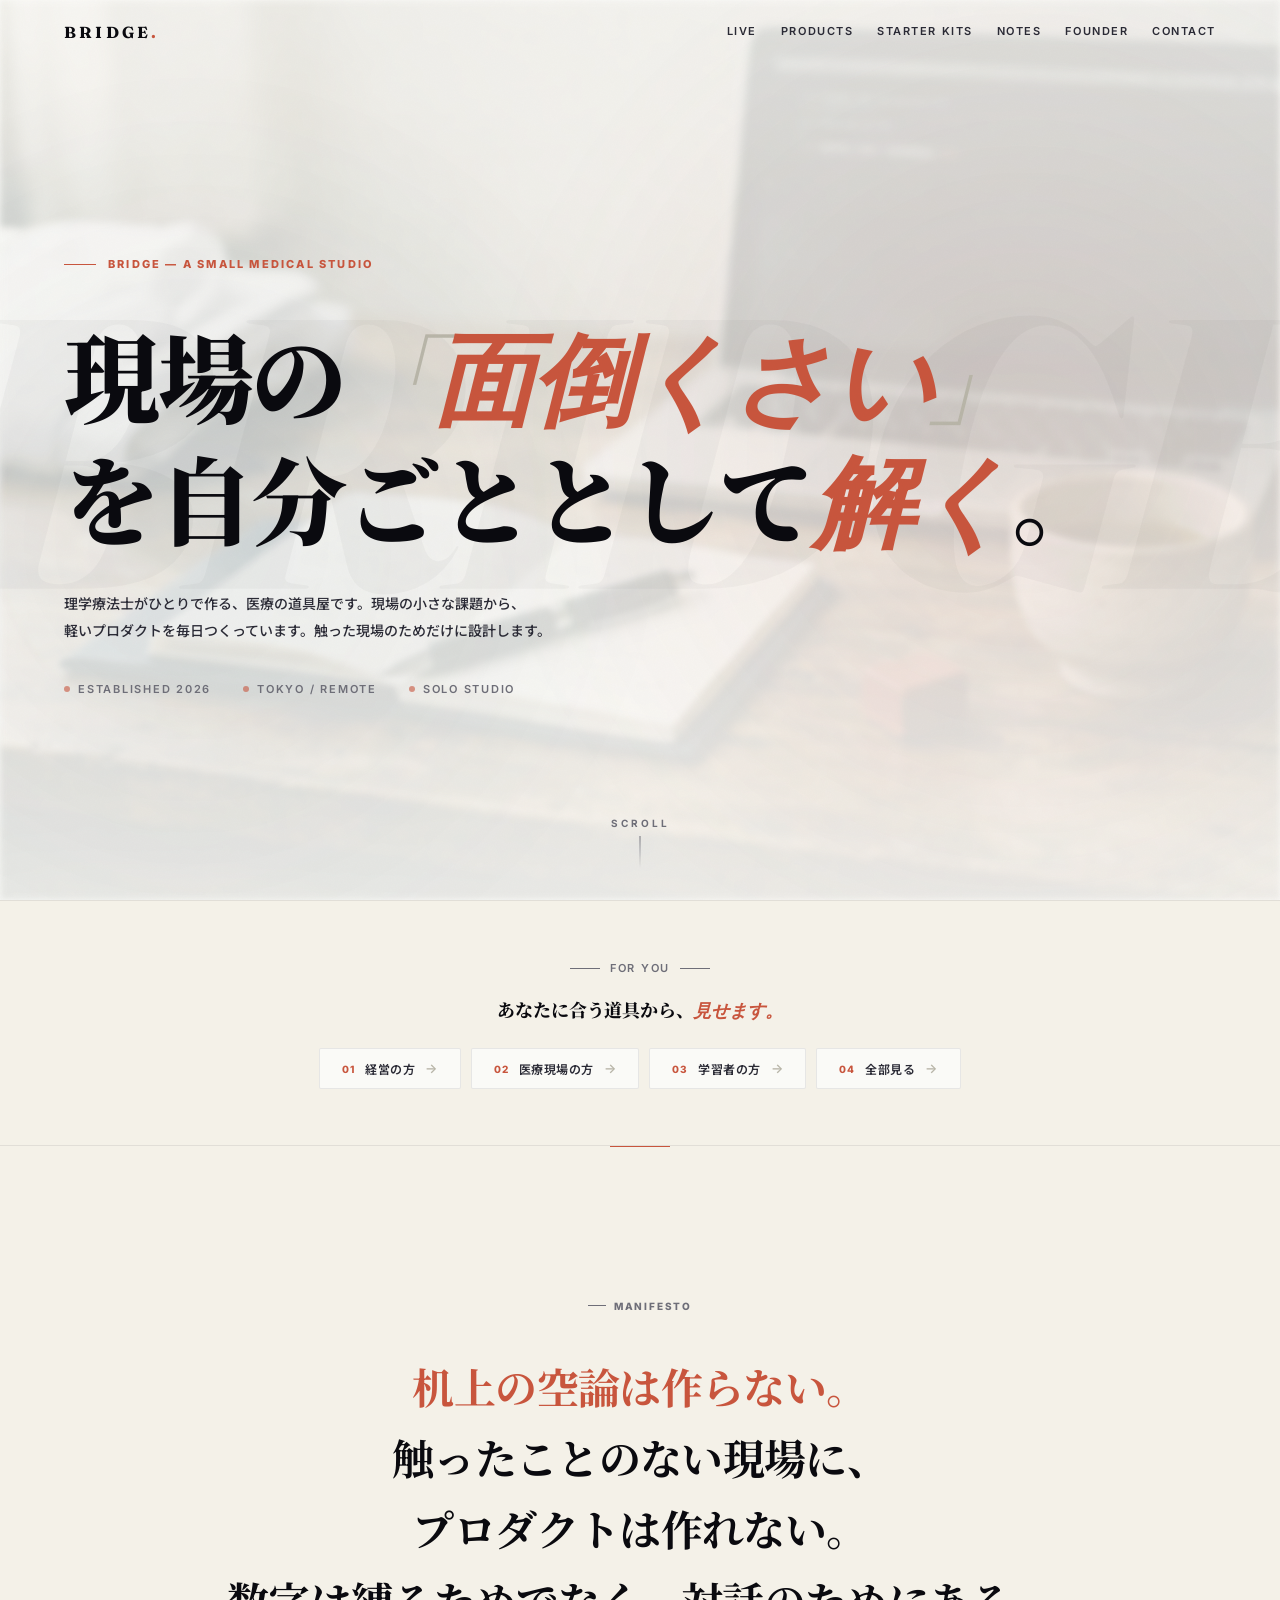
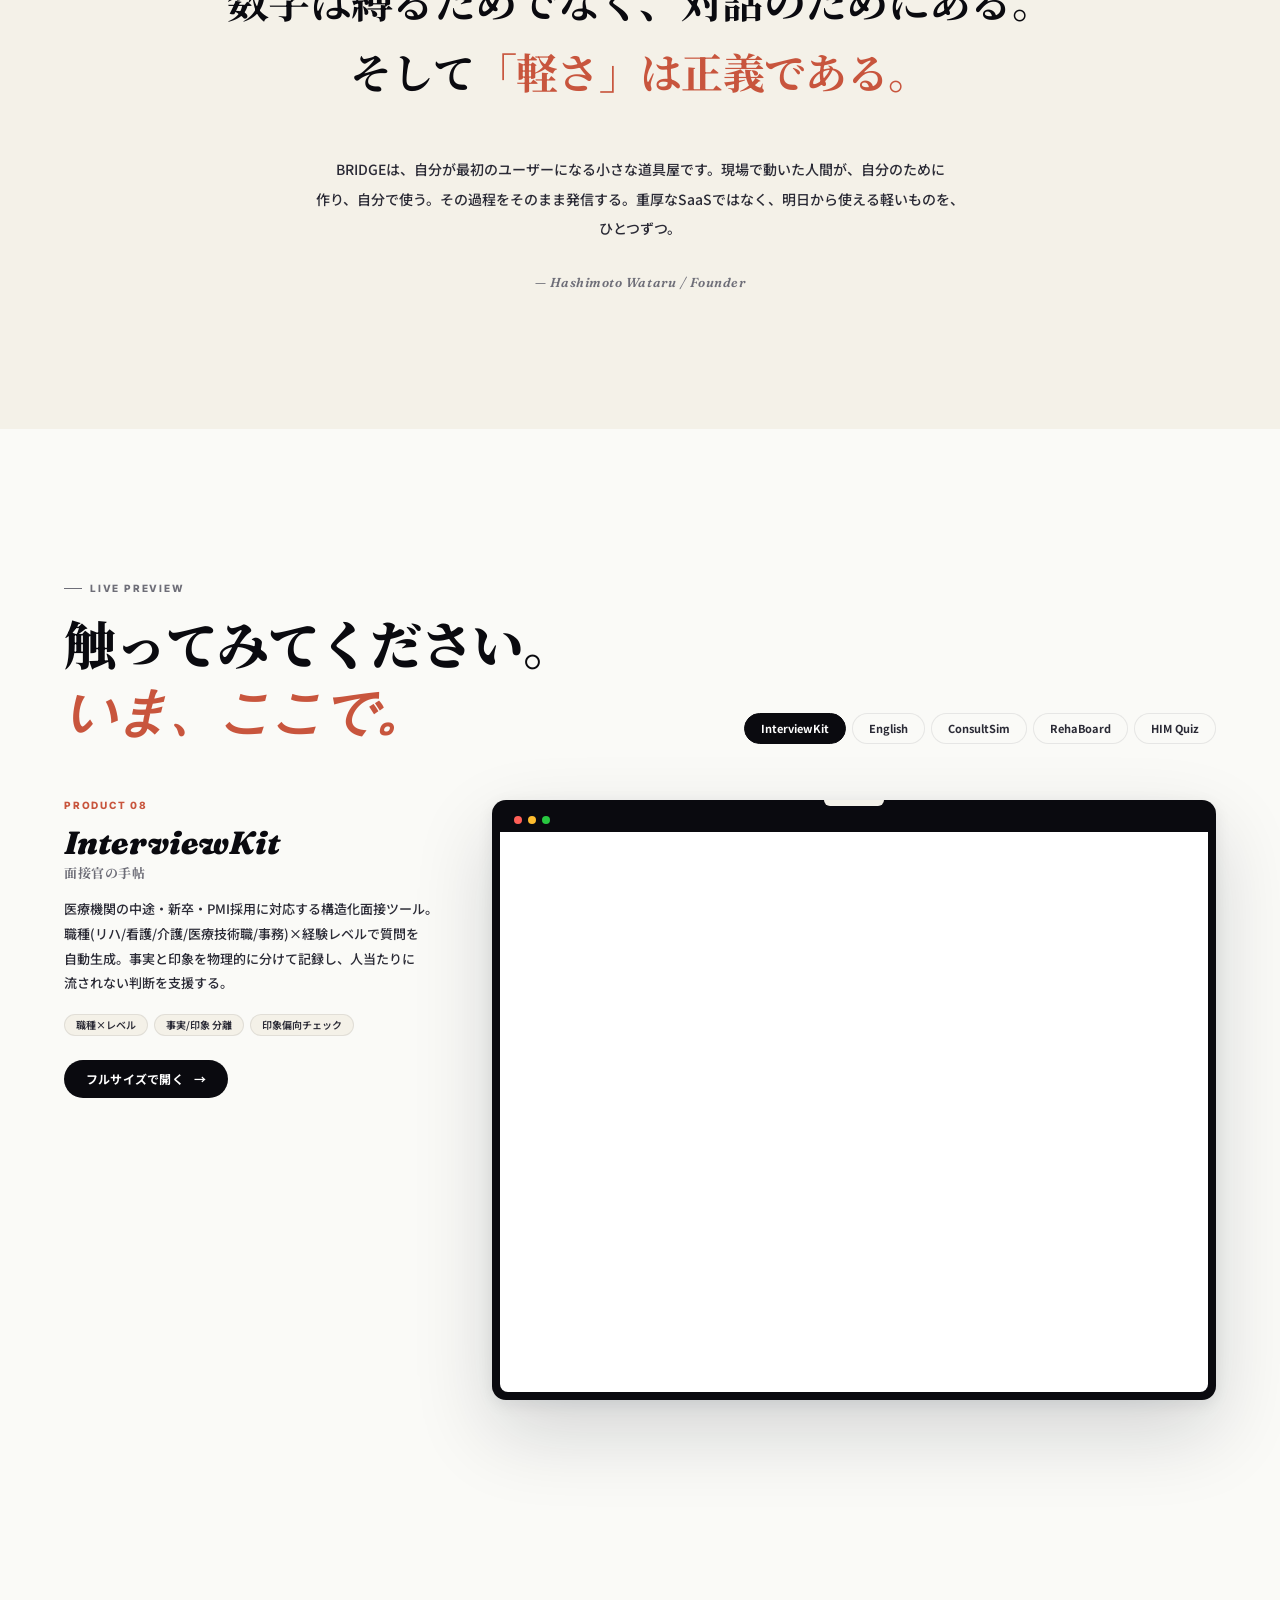
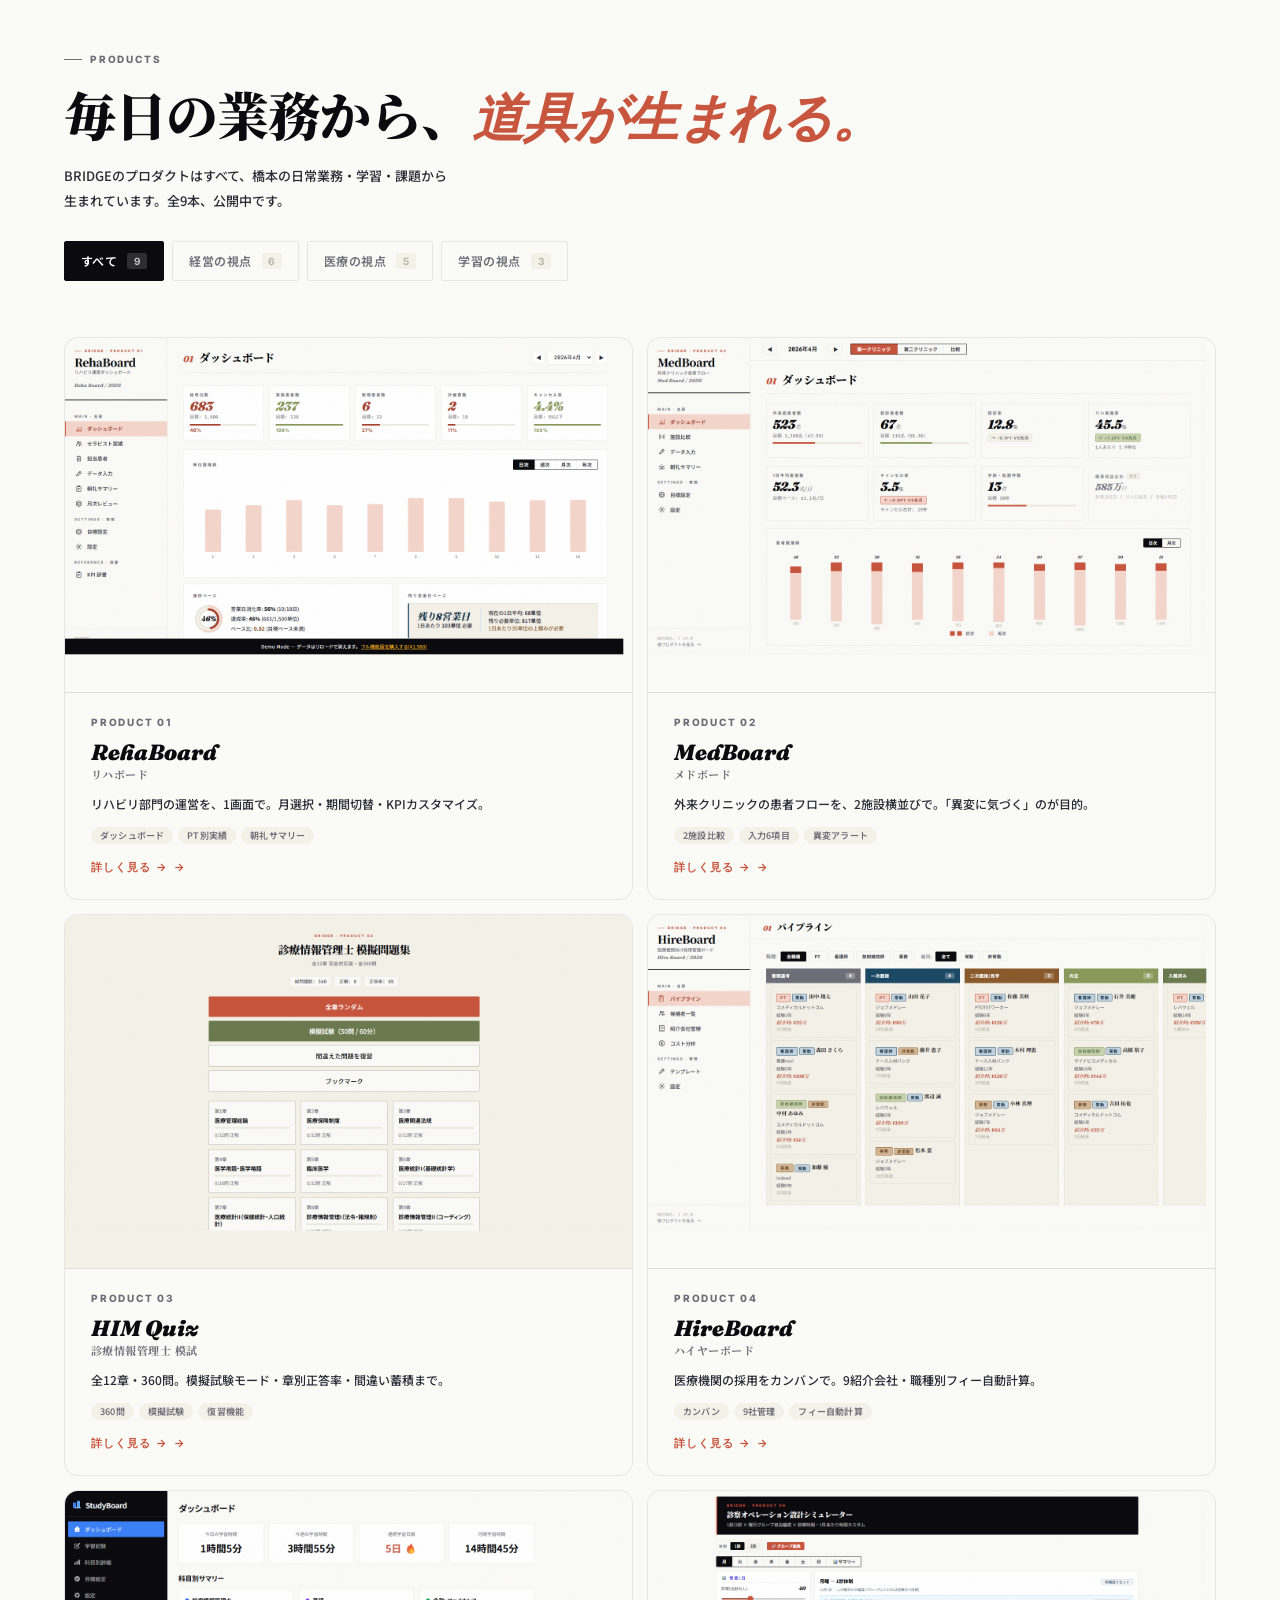
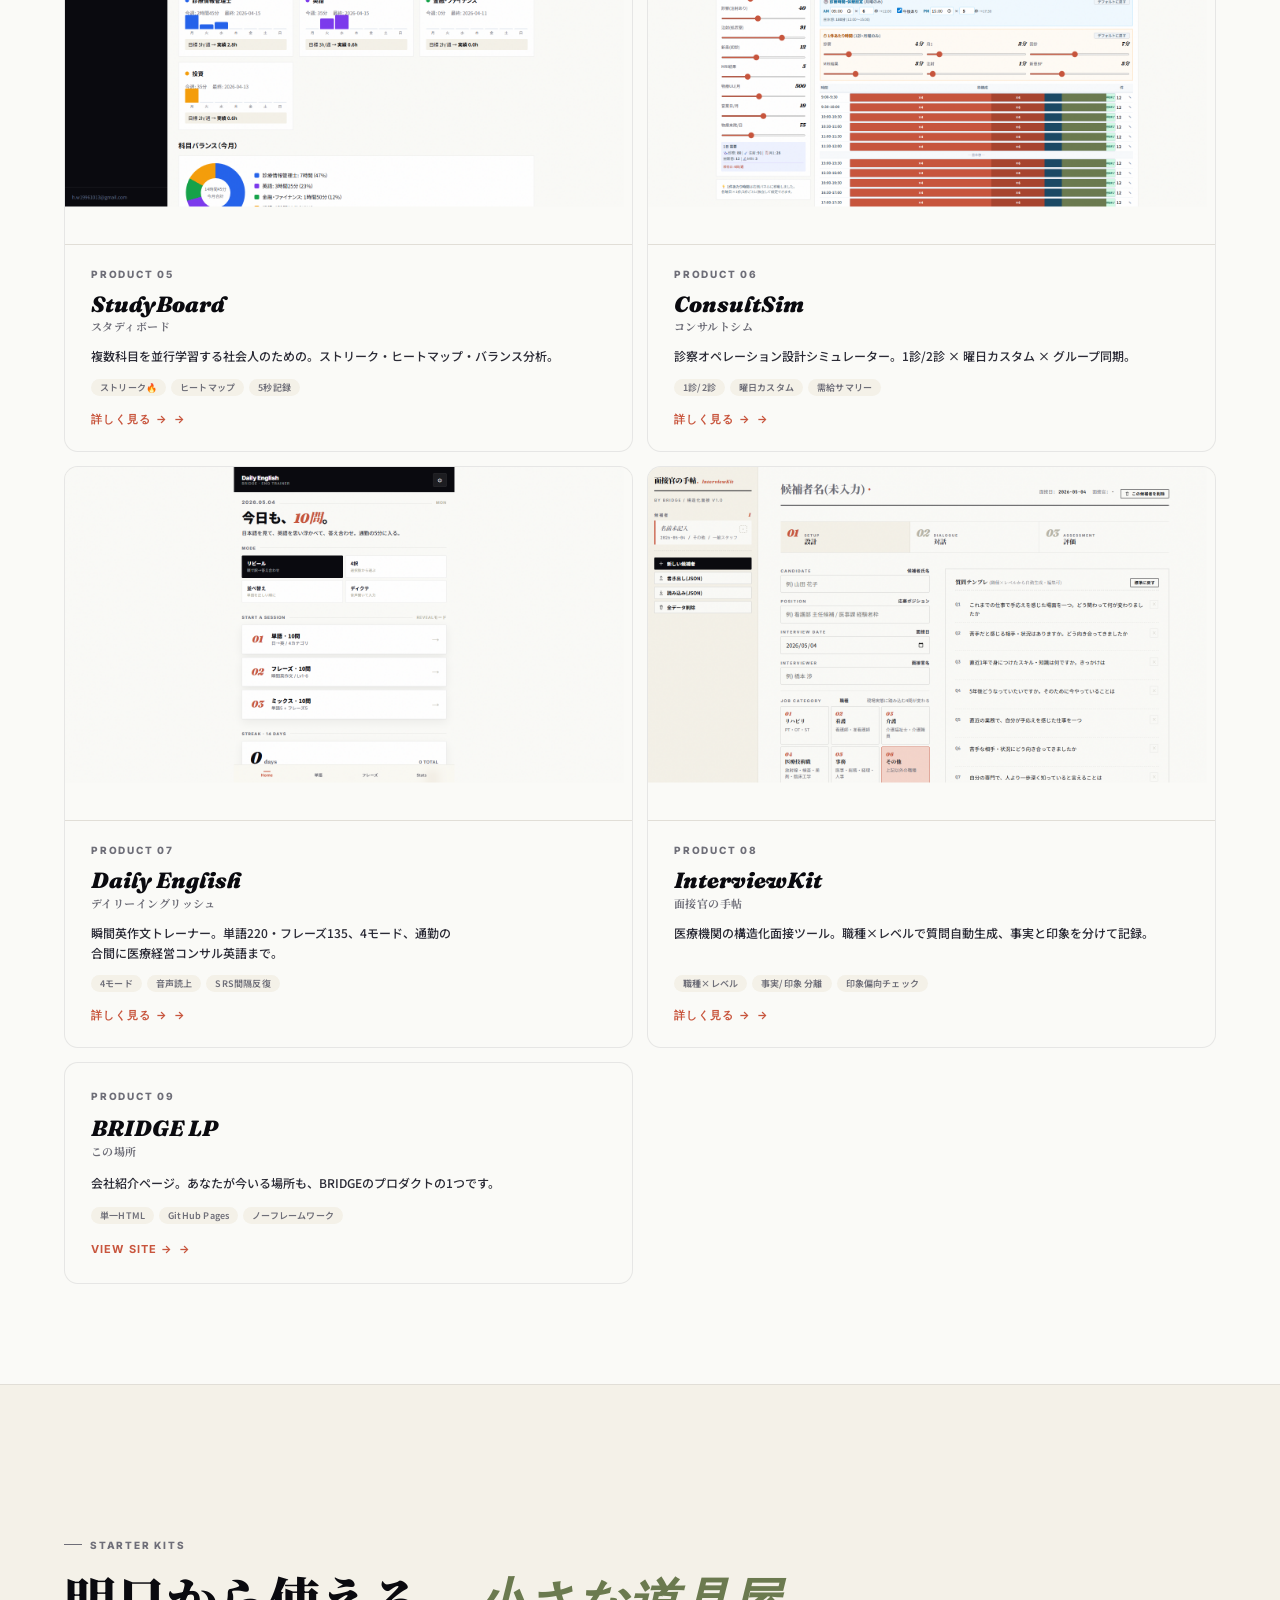
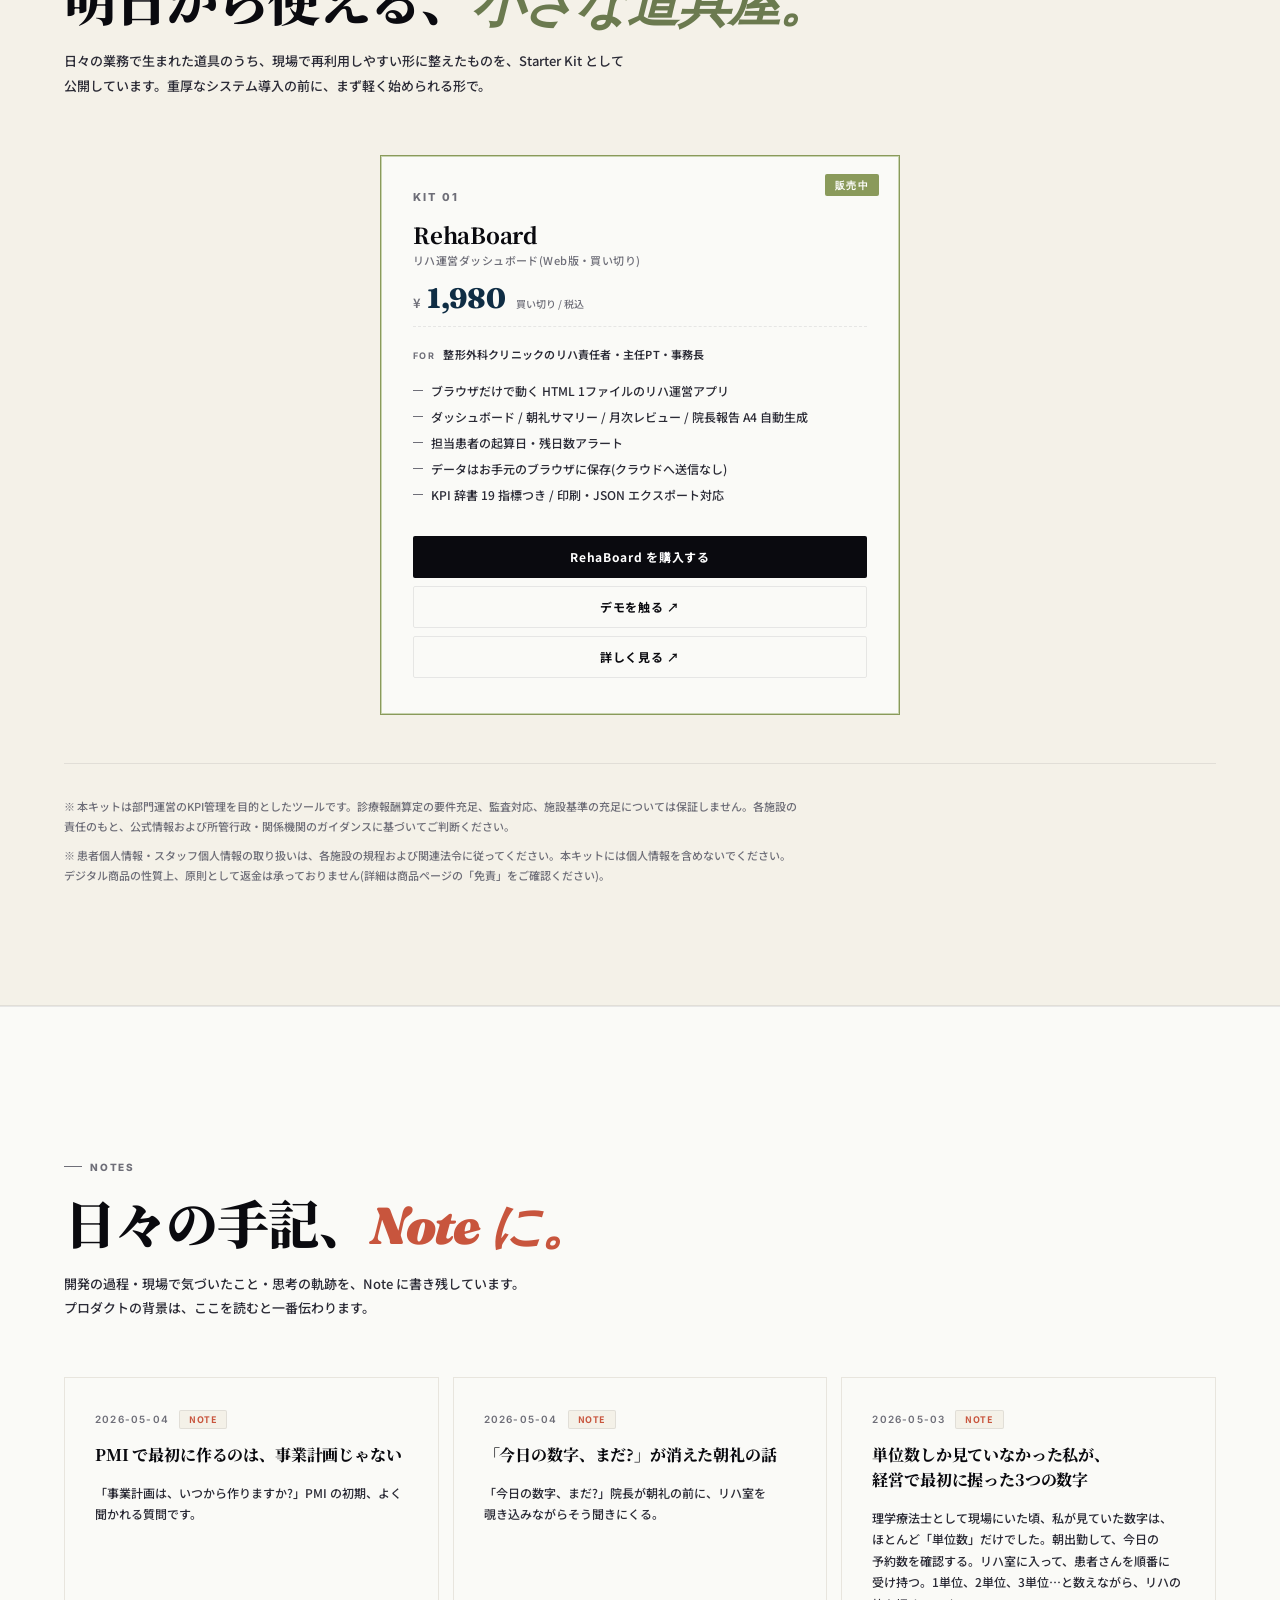
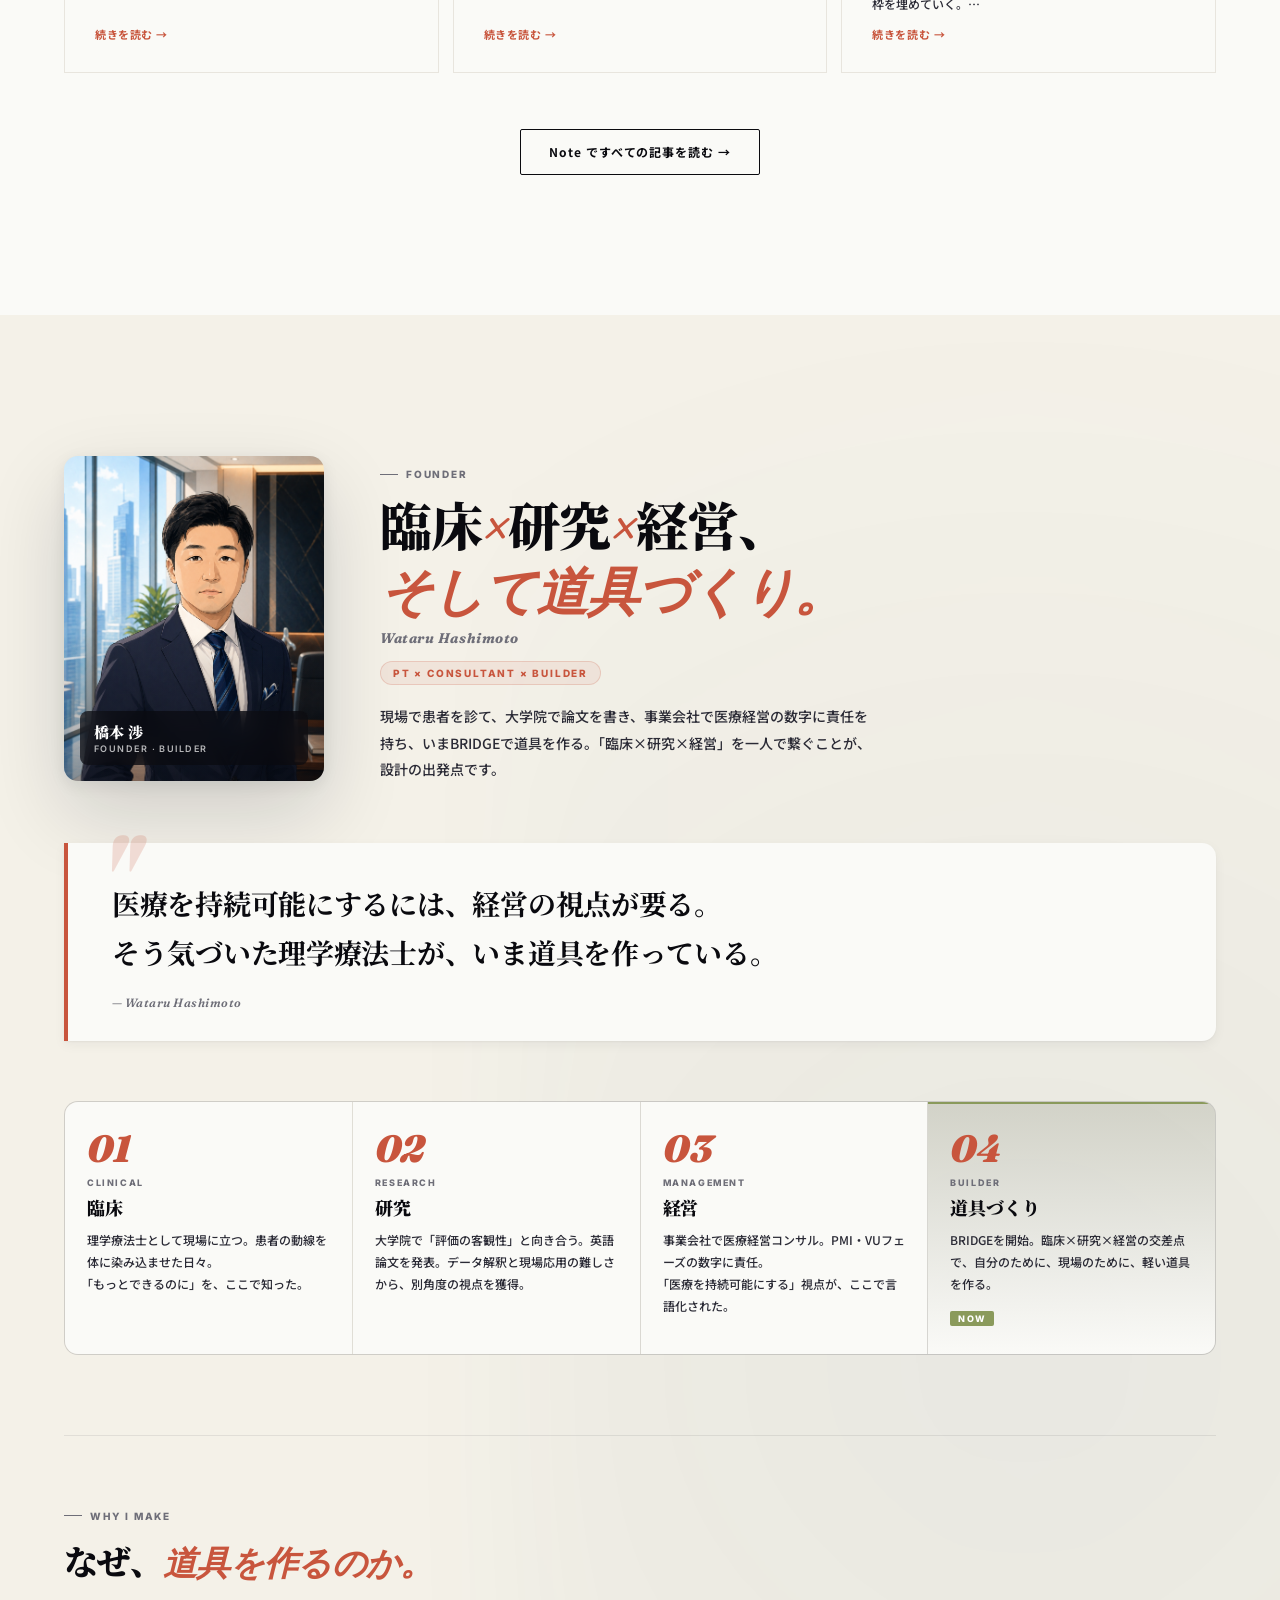
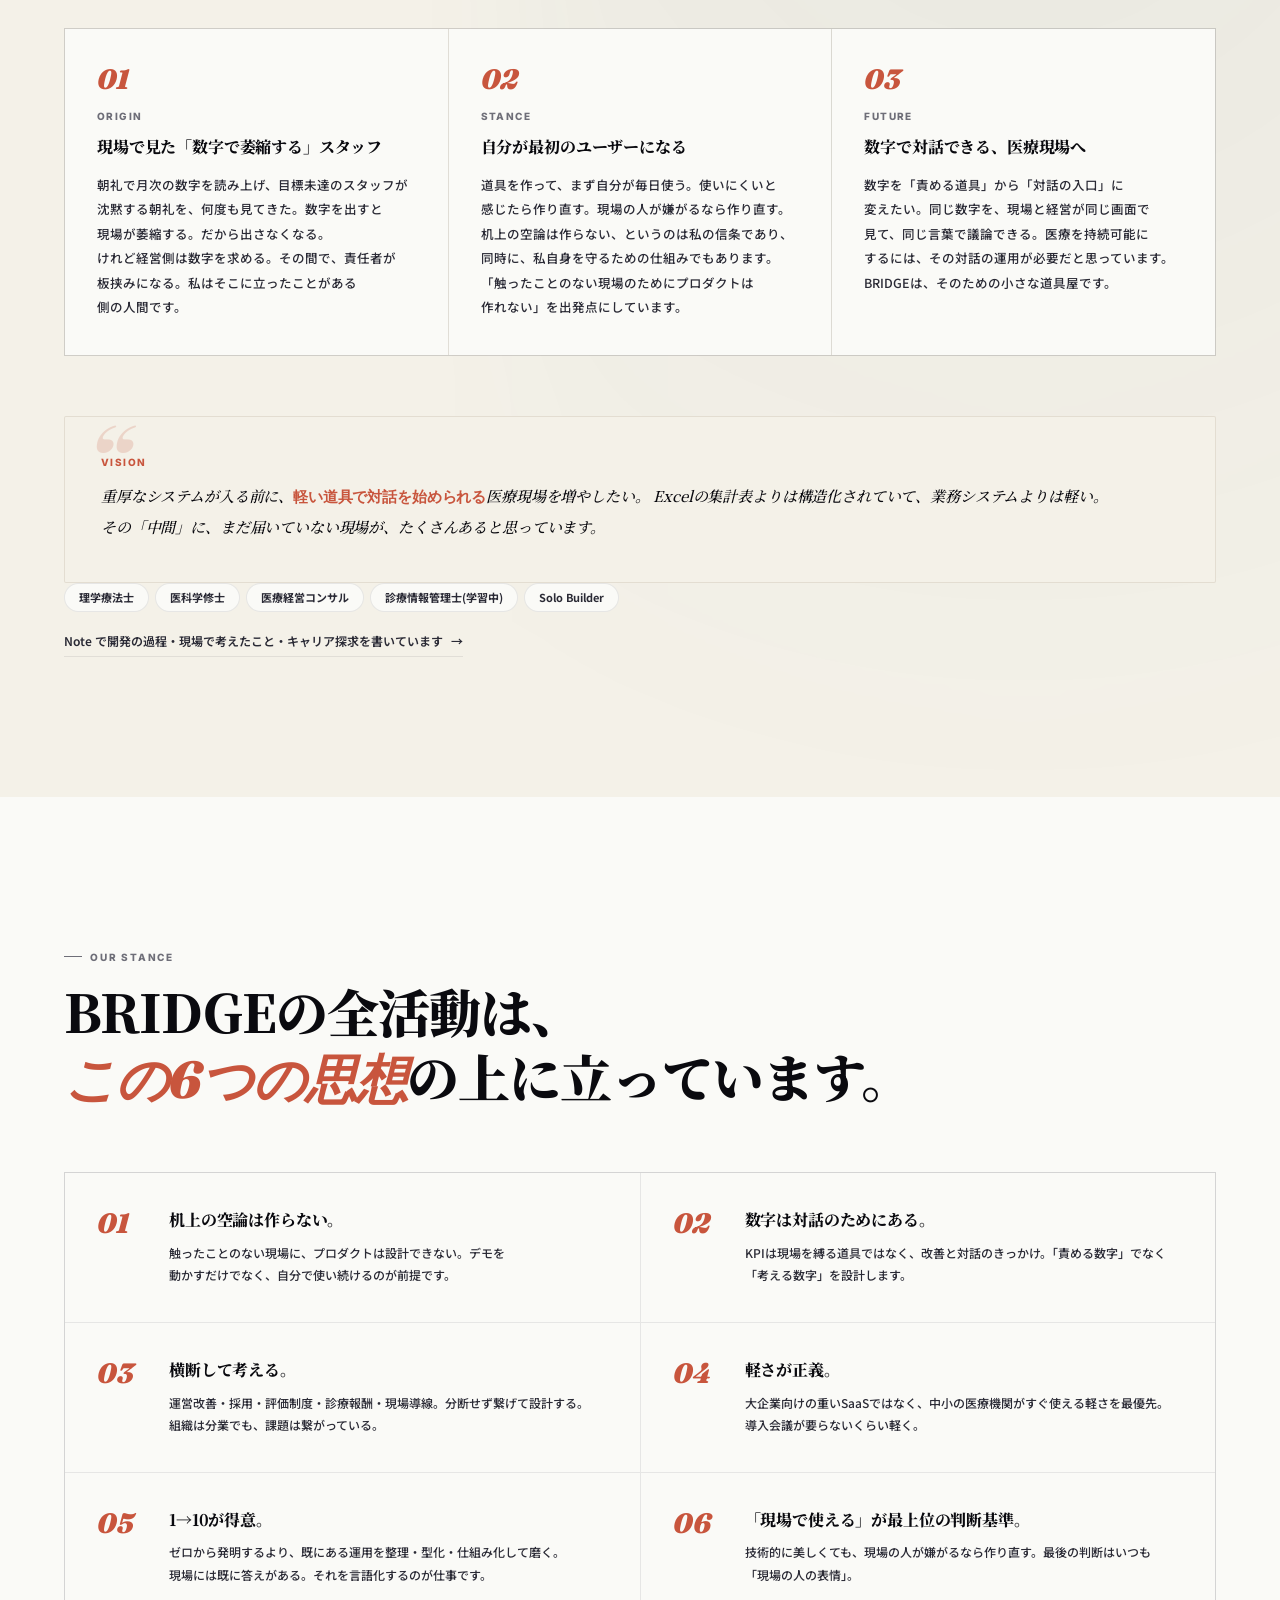
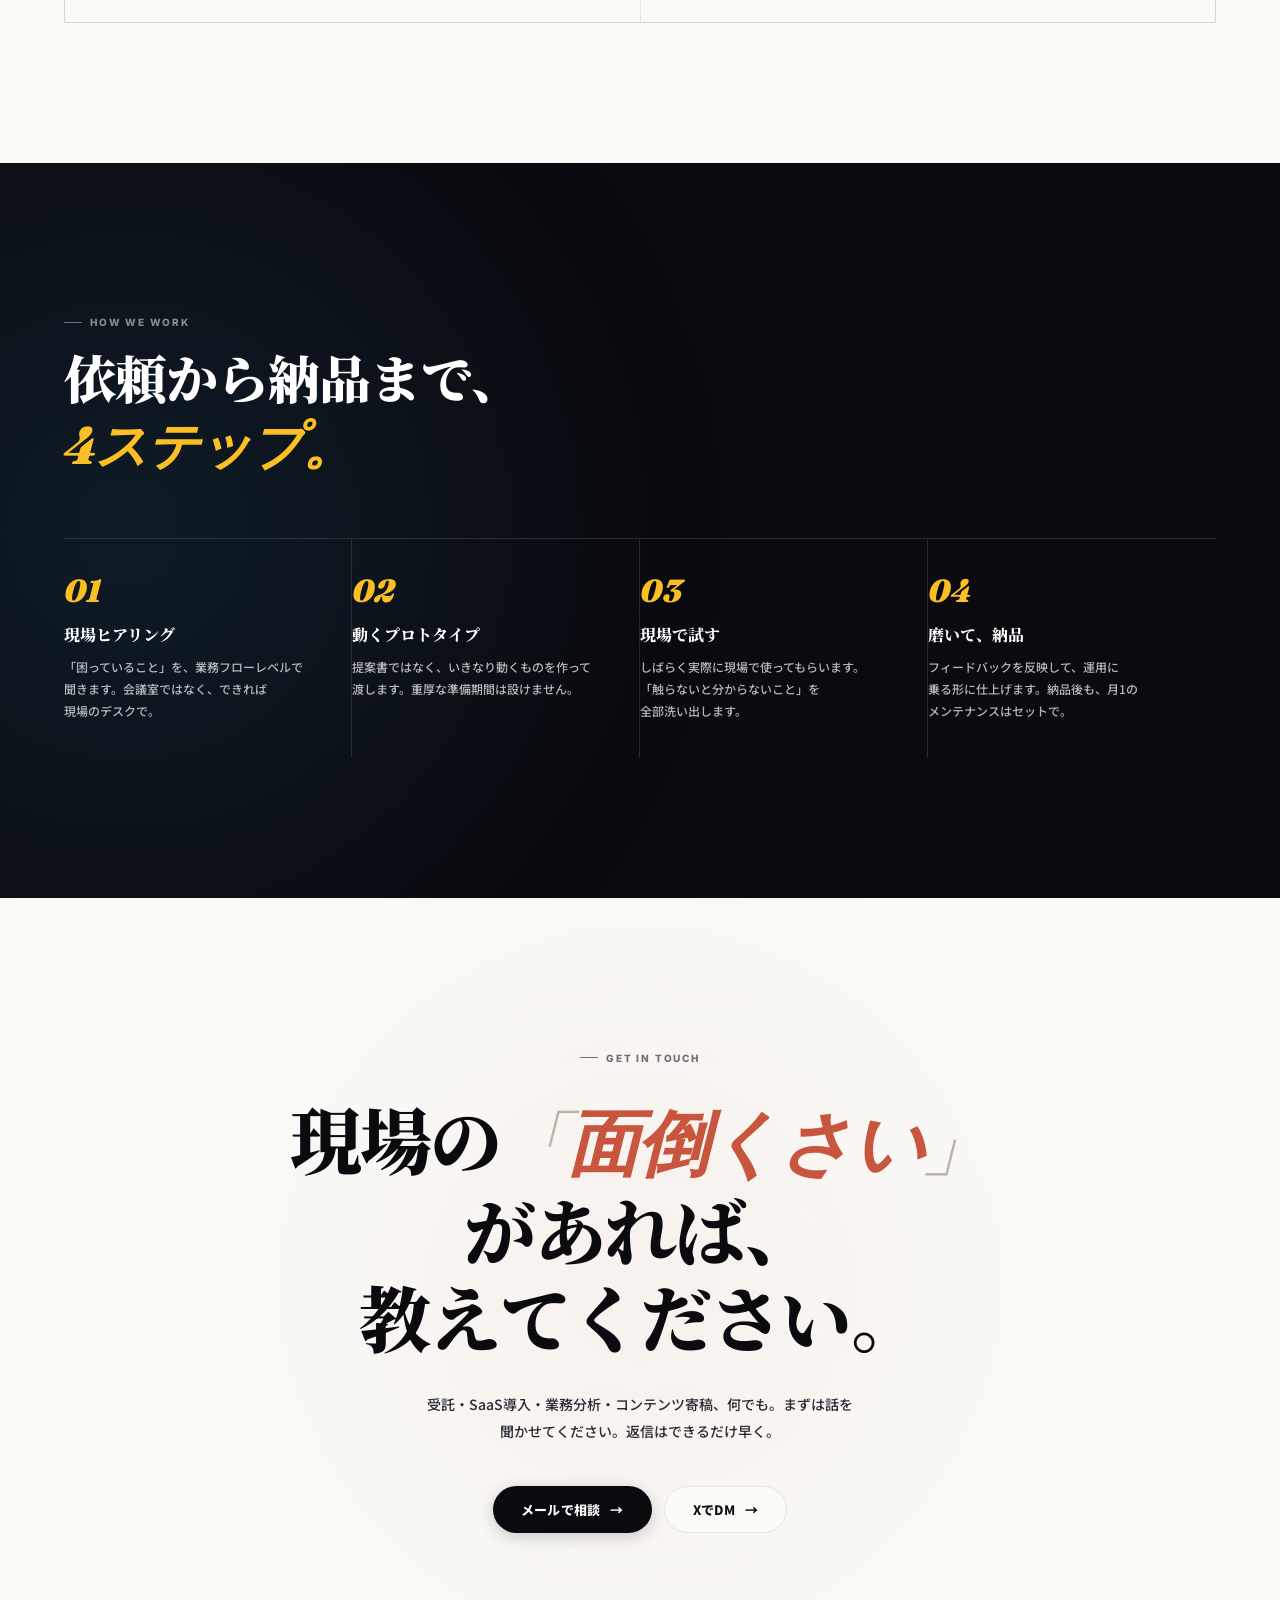
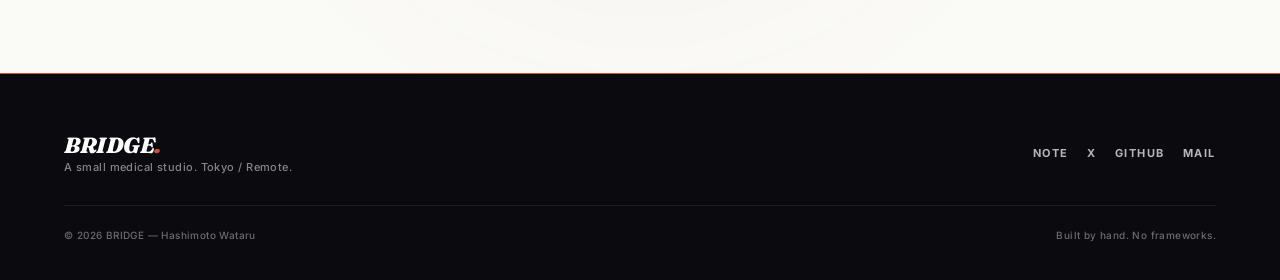
==== commit 5cba27da: "feat(notes): note.com の RSS を6時間ごとに取得し LP に自動反映 note を毎日更新するため、Notes セクションを手動更新から自動化に切替。  - .github/" ====
--- a/index.html
+++ b/index.html
@@ -668,7 +668,8 @@
       開発の過程・現場で気づいたこと・思考の軌跡を、Note に書き残しています。<span class="nowrap">プロダクトの背景は、ここを読むと一番伝わります。</span>
     </p>
   </div>
-  <div class="notes-grid">
+  <!-- フォールバック: feed.json が取得できない時の表示。JS で上書きされる -->
+  <div class="notes-grid" id="notesGrid">
     <a class="note-card" href="https://note.com/prime_duck4944" target="_blank" data-reveal>
       <div class="note-card-meta">
         <span>2026-04-26</span>
@@ -994,6 +995,39 @@
   });
 });
 
+// ===== Notes: 動的フィード読み込み =====
+// notes/feed.json は GitHub Actions(.github/workflows/refresh-notes.yml)が
+// 6時間ごとに note.com の RSS から再生成して commit する。
+// 取得失敗時は静的なフォールバックカードがそのまま表示される。
+(async () => {
+  const grid = document.getElementById('notesGrid');
+  if (!grid) return;
+  try {
+    const res = await fetch('notes/feed.json', { cache: 'no-cache' });
+    if (!res.ok) return;
+    const data = await res.json();
+    const items = (data.items || []).slice(0, 3);
+    if (items.length === 0) return;
+    const esc = s => String(s ?? '').replace(/[&<>"']/g, m => ({'&':'&amp;','<':'&lt;','>':'&gt;','"':'&quot;',"'":'&#39;'}[m]));
+    grid.innerHTML = items.map((it, i) => `
+      <a class="note-card" href="${esc(it.url)}" target="_blank" rel="noopener" data-reveal${i ? ` data-reveal-delay="${i}"` : ''}>
+        <div class="note-card-meta">
+          <span>${esc(it.date)}</span>
+          <span class="note-tag">Note</span>
+        </div>
+        <h3 class="note-card-h">${esc(it.title)}</h3>
+        <p class="note-card-excerpt">${esc(it.excerpt)}</p>
+        <span class="note-card-link">続きを読む →</span>
+      </a>
+    `).join('');
+    // 入れ替えた要素を reveal observer に再登録
+    grid.querySelectorAll('[data-reveal]').forEach(el => io.observe(el));
+  } catch (e) {
+    // フォールバック表示のまま
+    console.warn('feed.json 読込失敗:', e);
+  }
+})();
+
 // ===== Reveal on scroll =====
 const io=new IntersectionObserver(es=>{es.forEach(e=>{if(e.isIntersecting){e.target.classList.add('vis');io.unobserve(e.target)}})},{threshold:0.12});
 document.querySelectorAll('[data-reveal]').forEach(el=>io.observe(el));
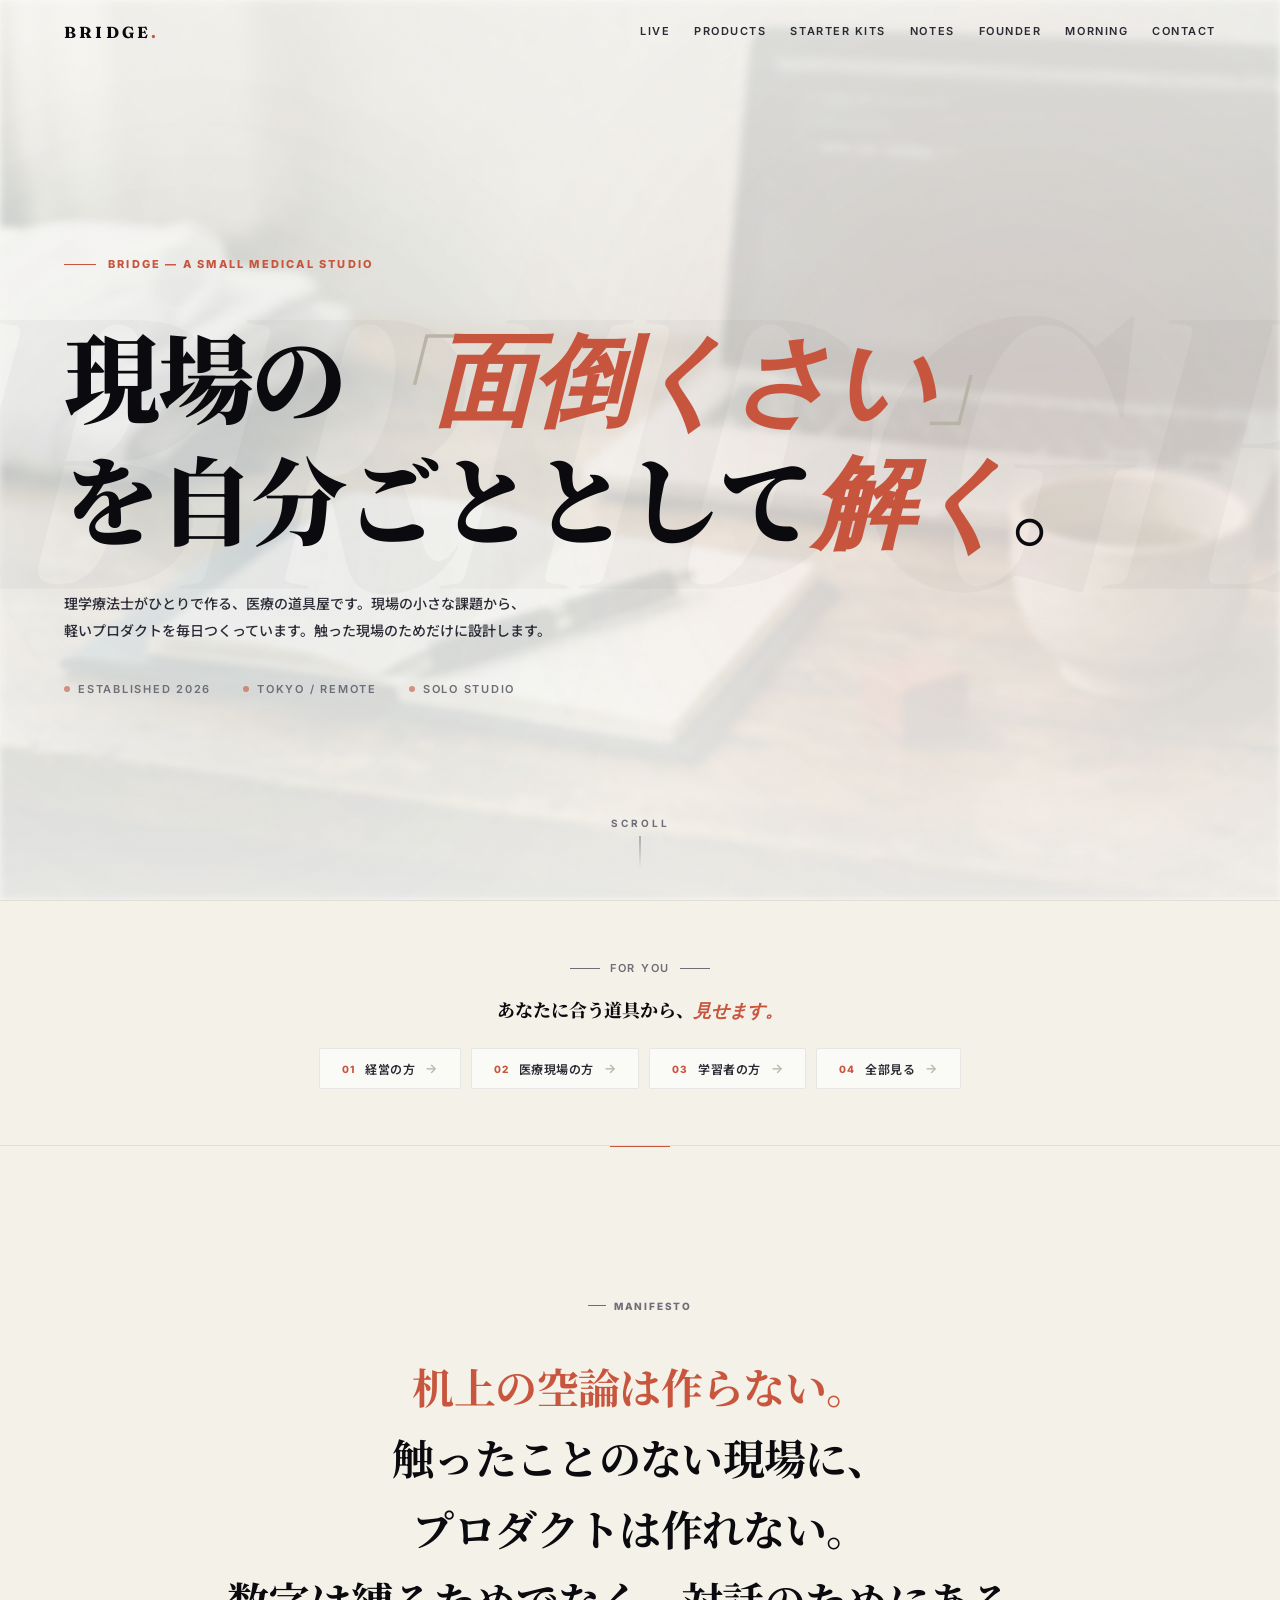
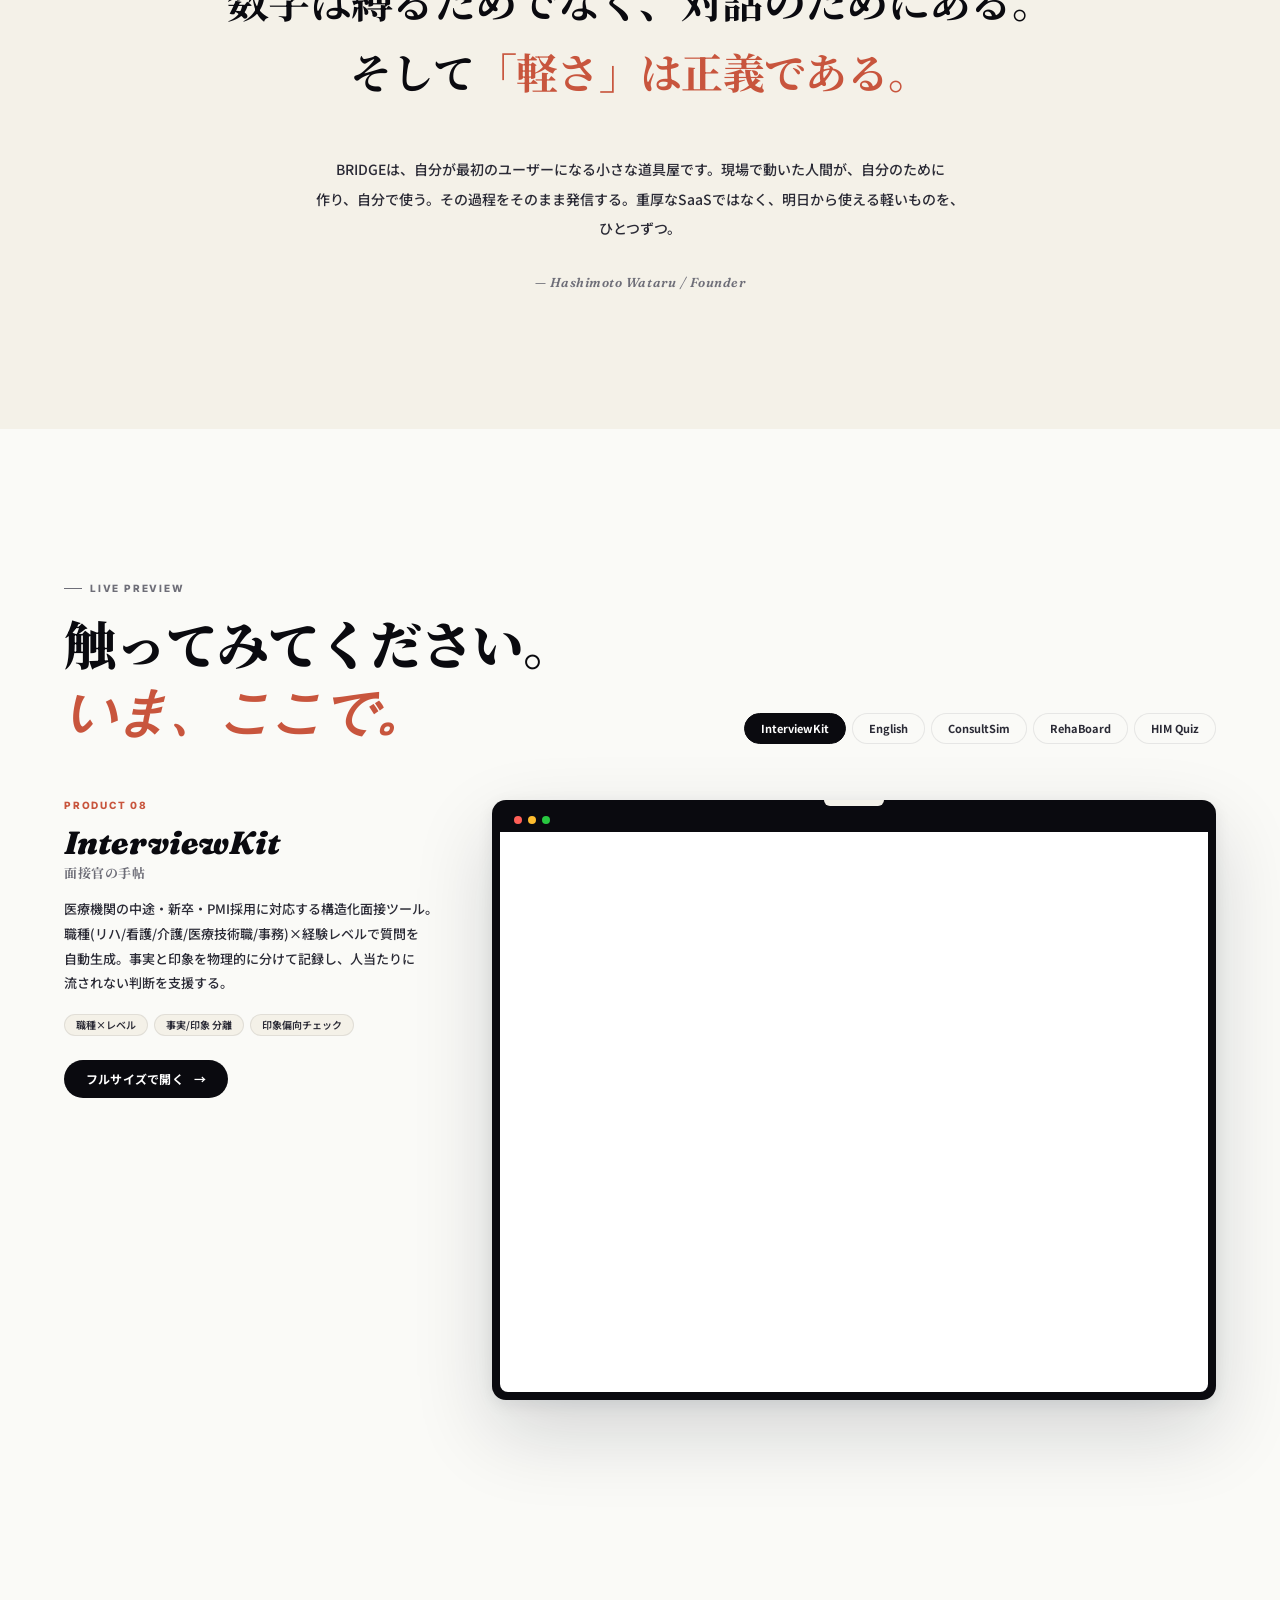
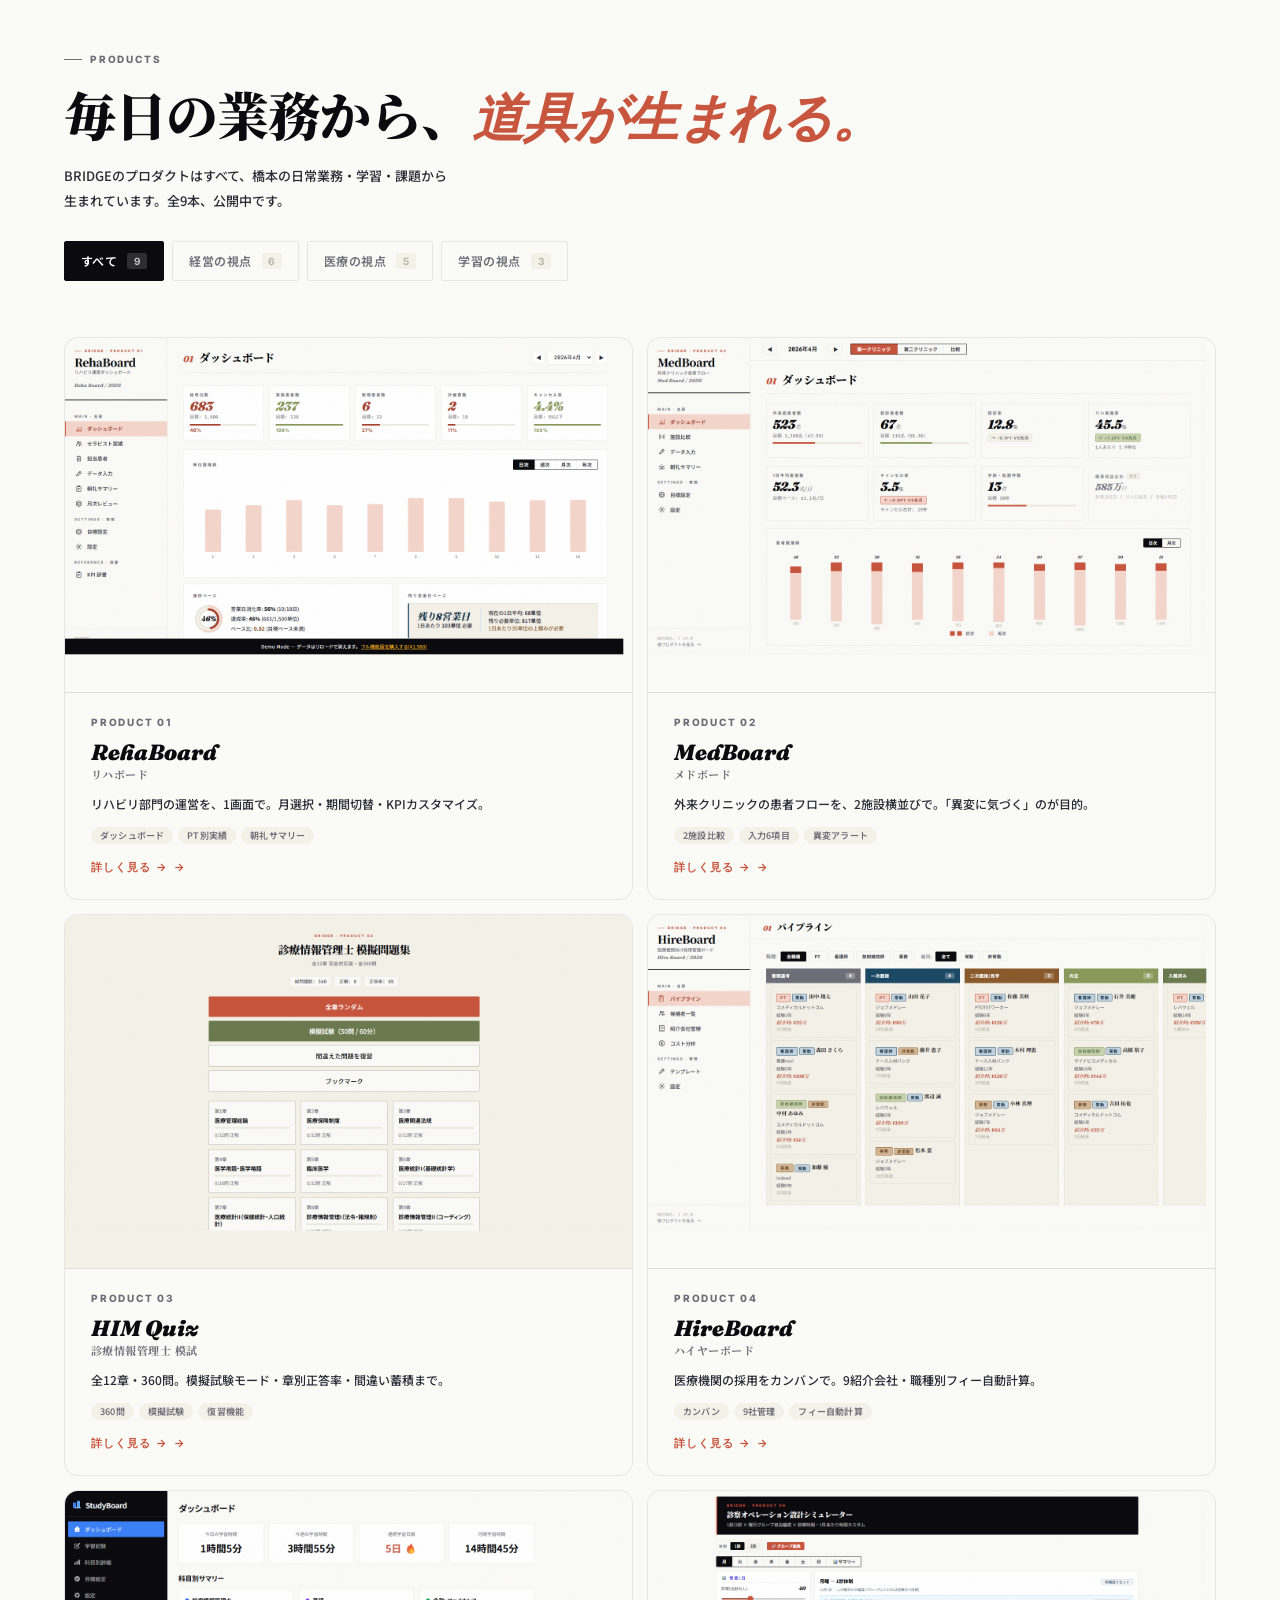
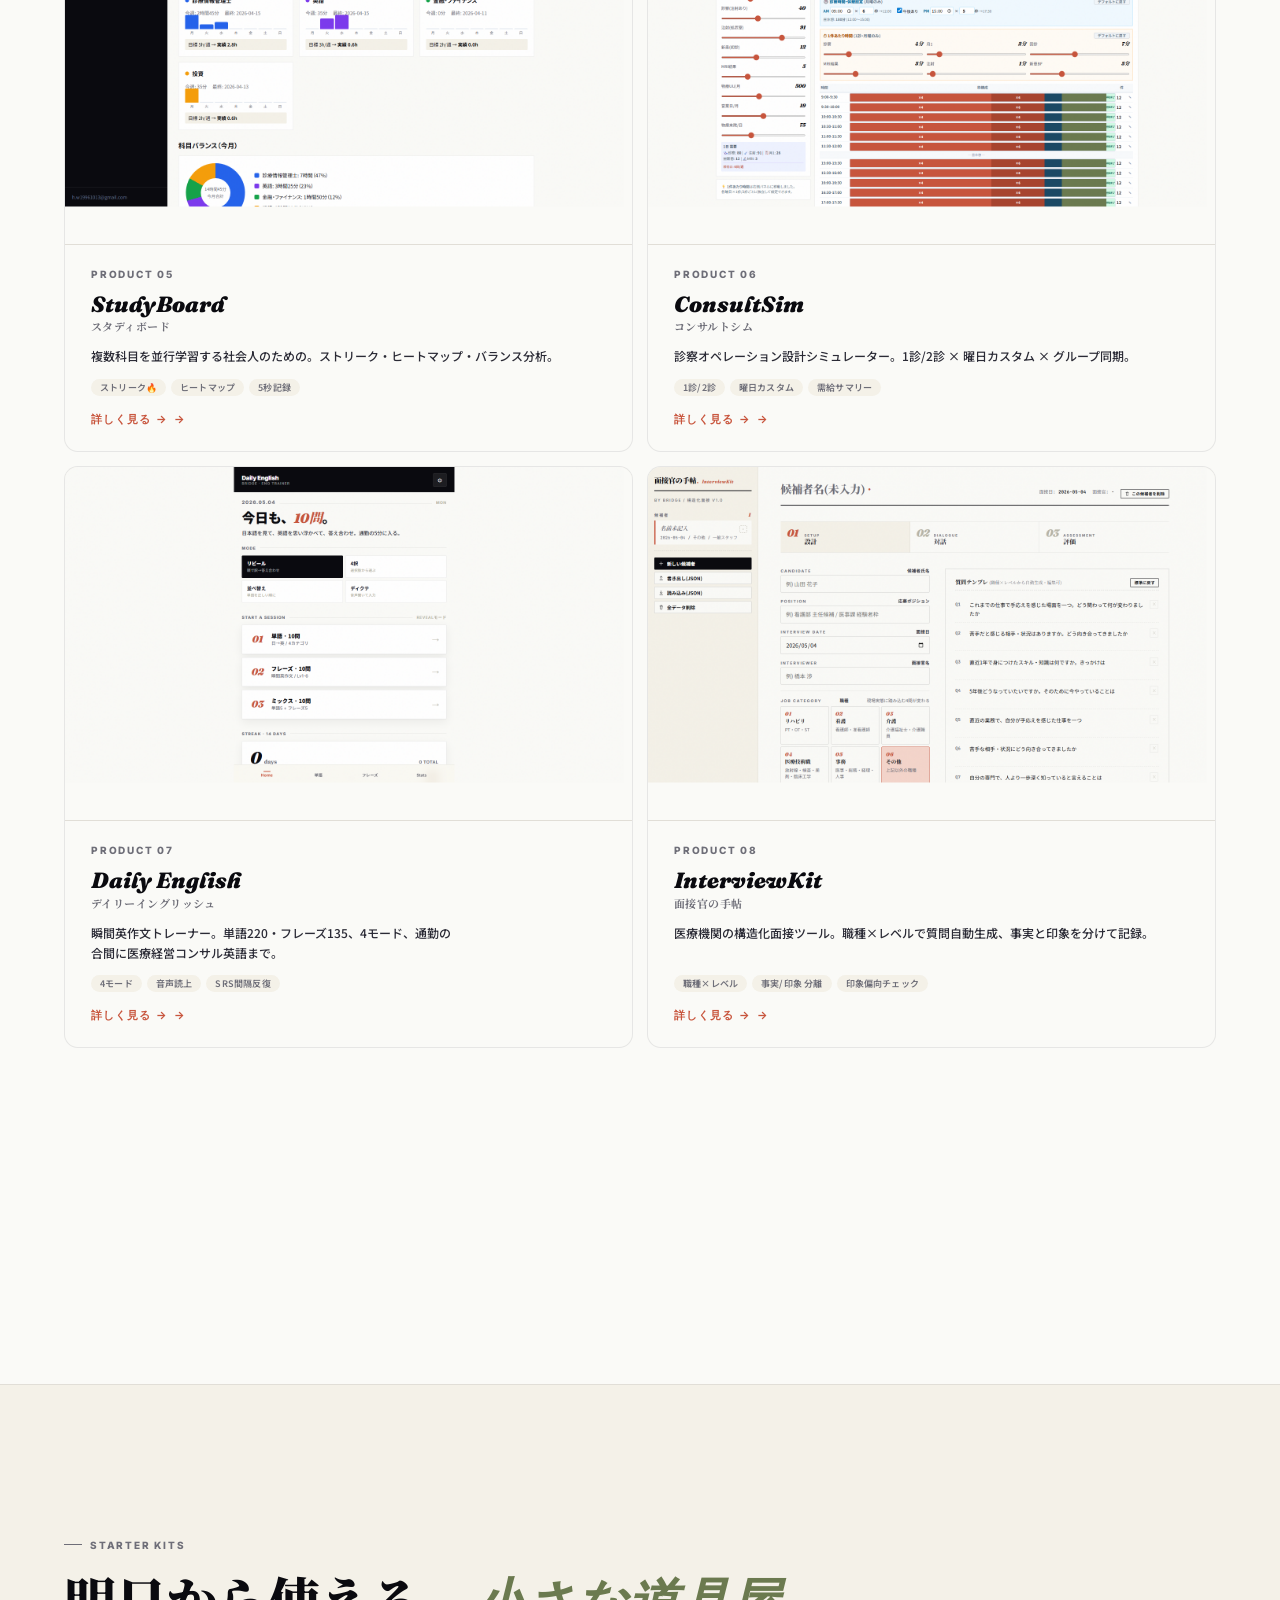
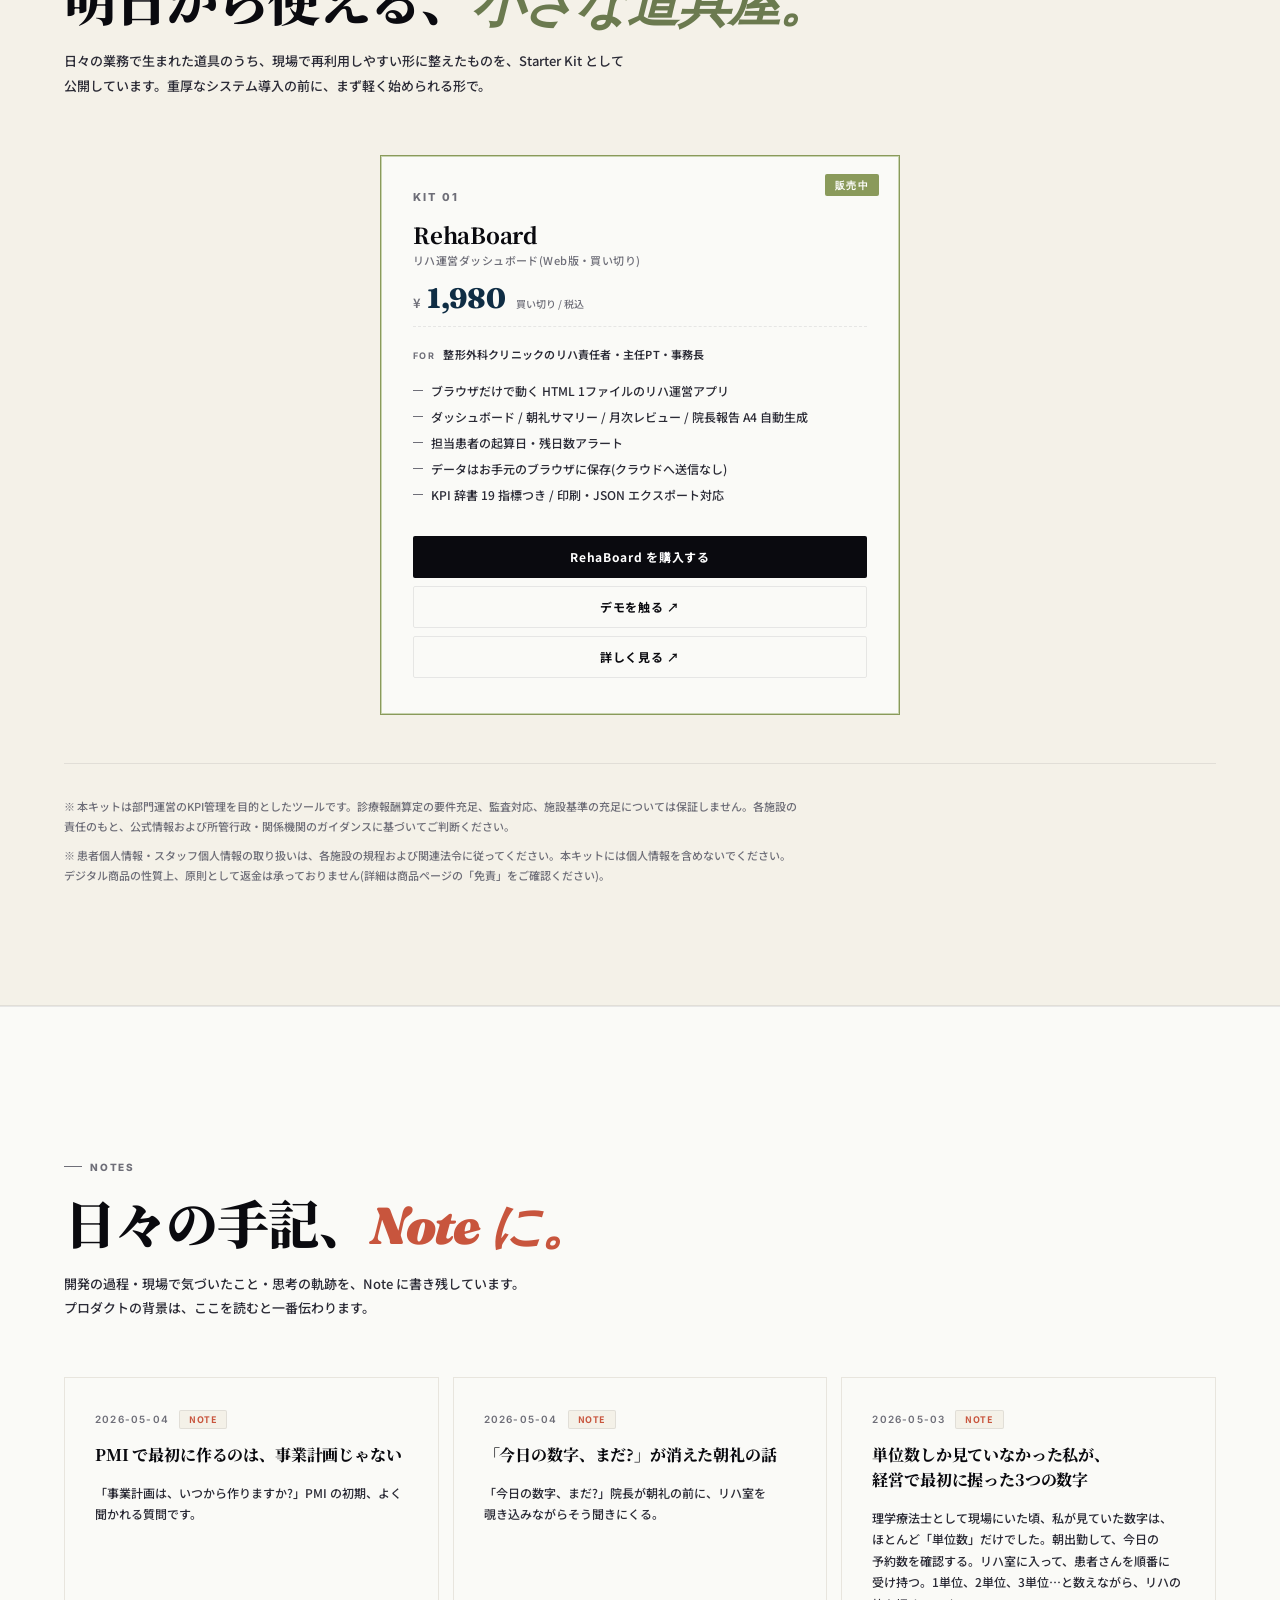
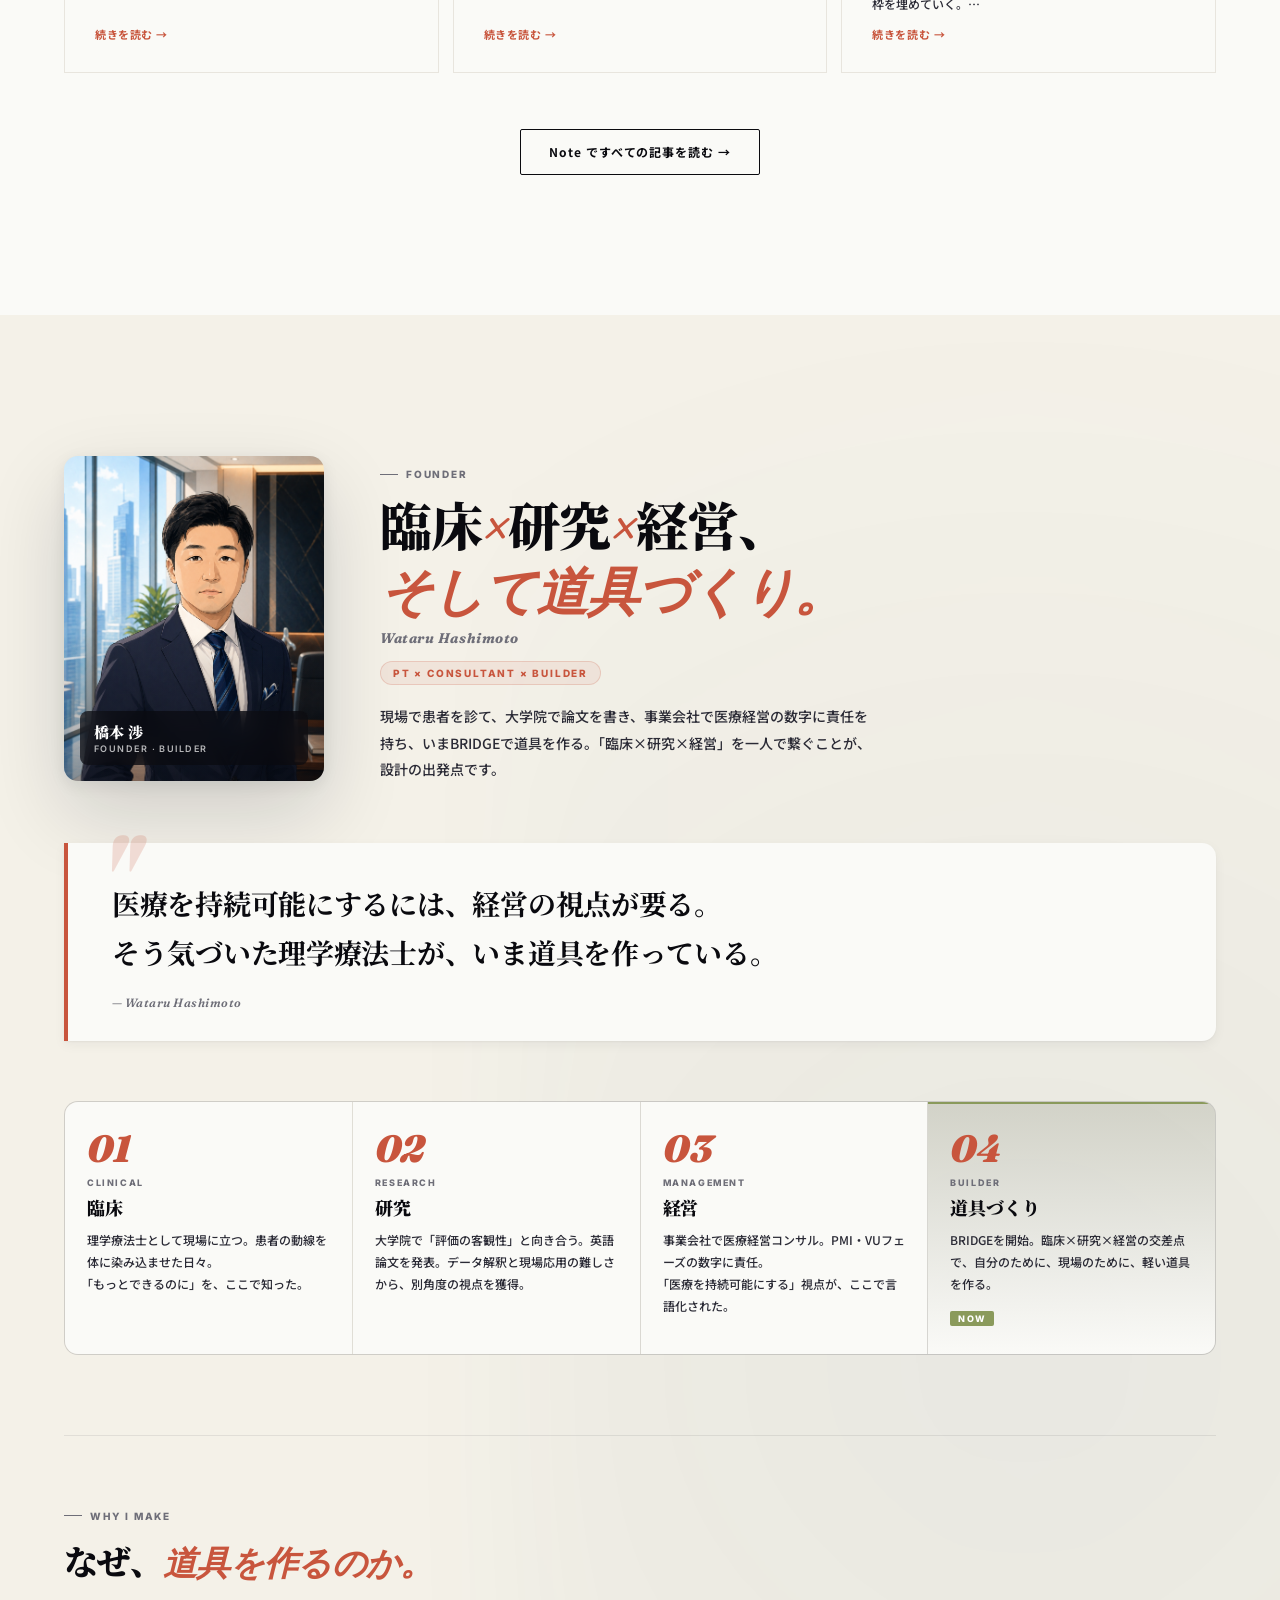
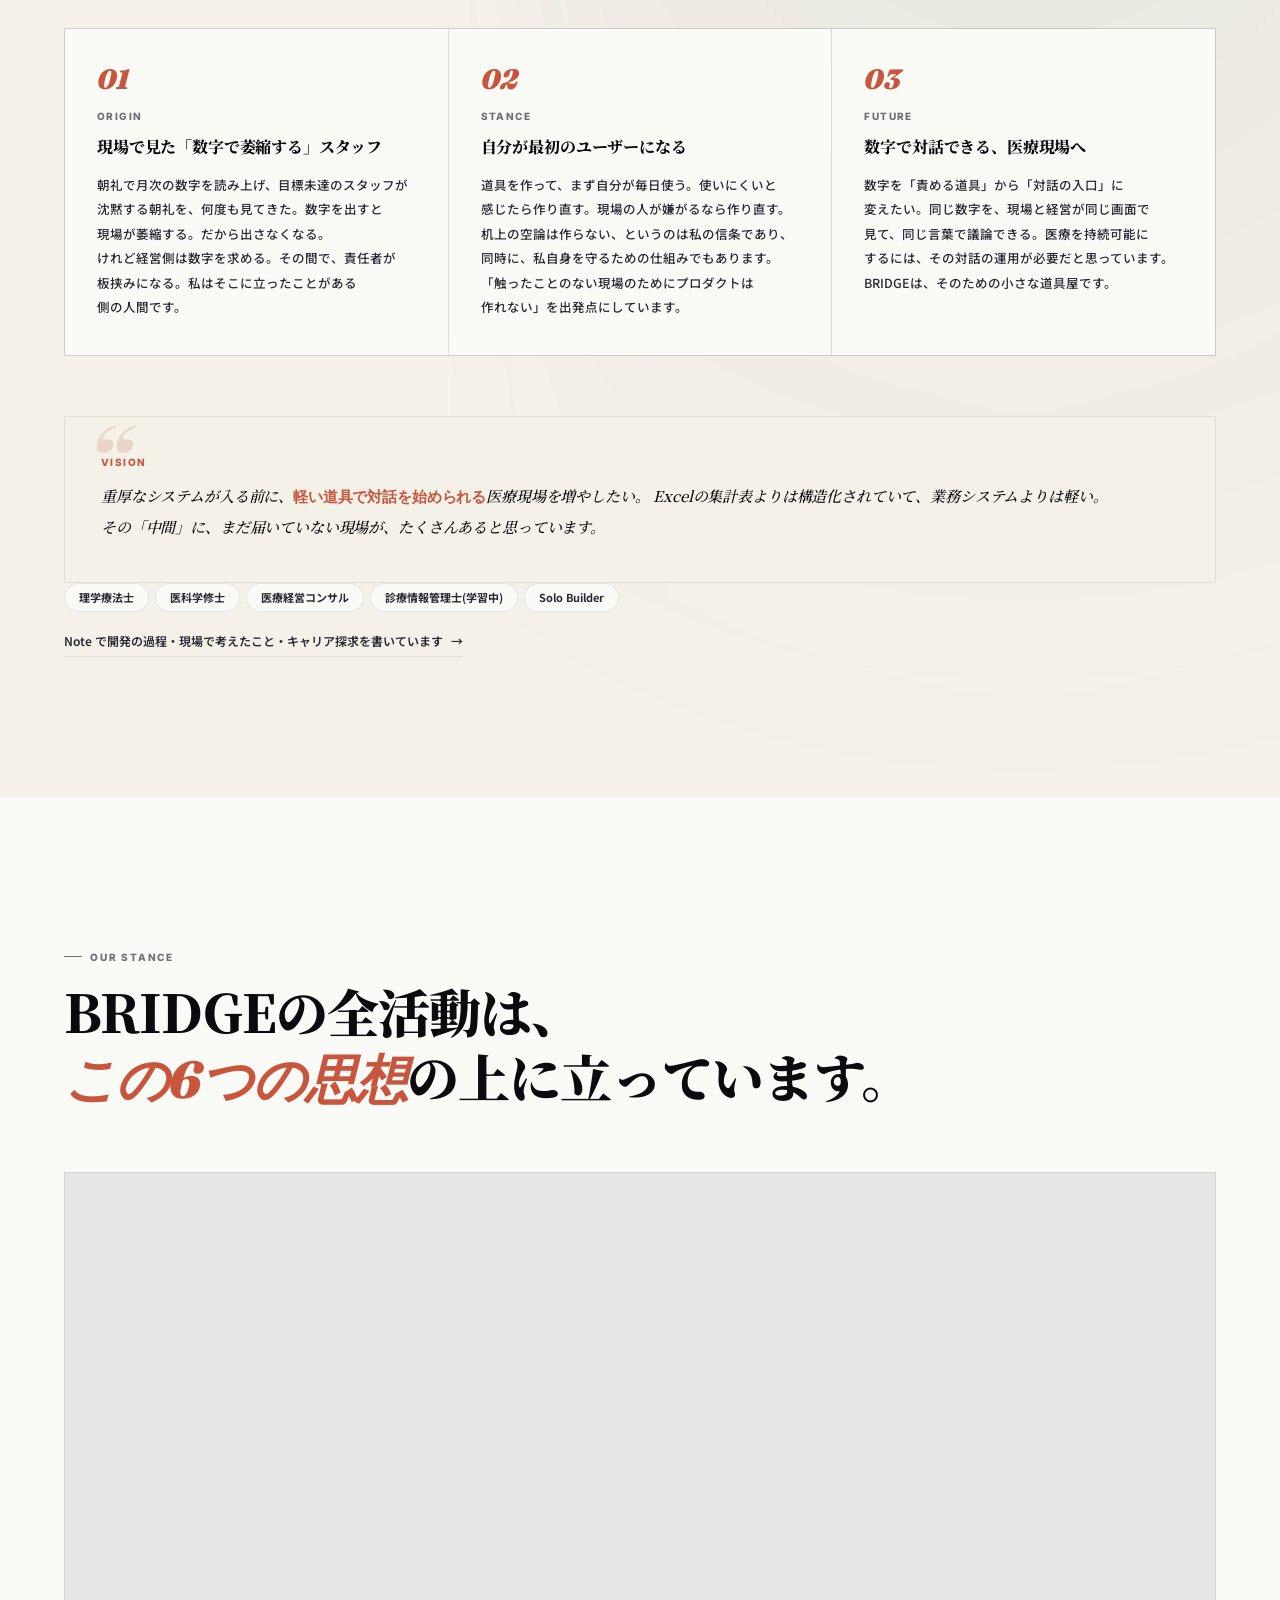
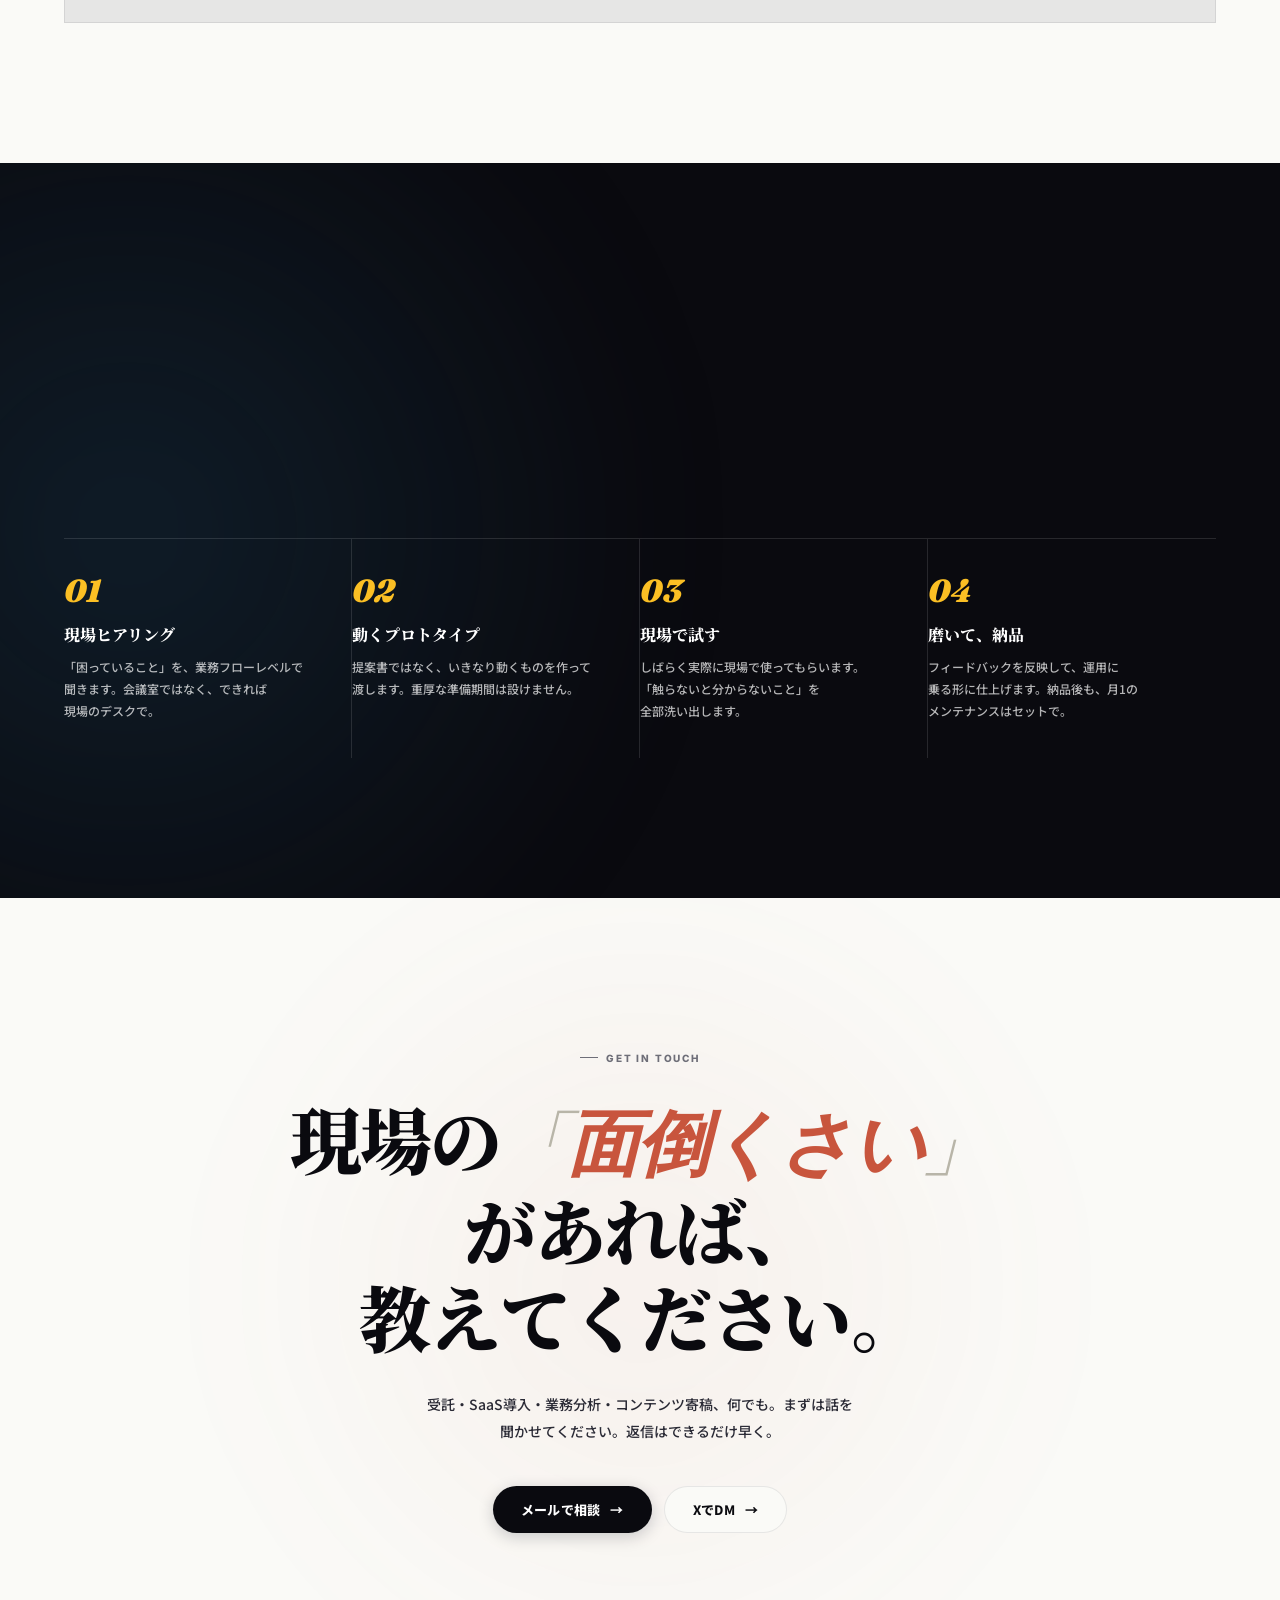
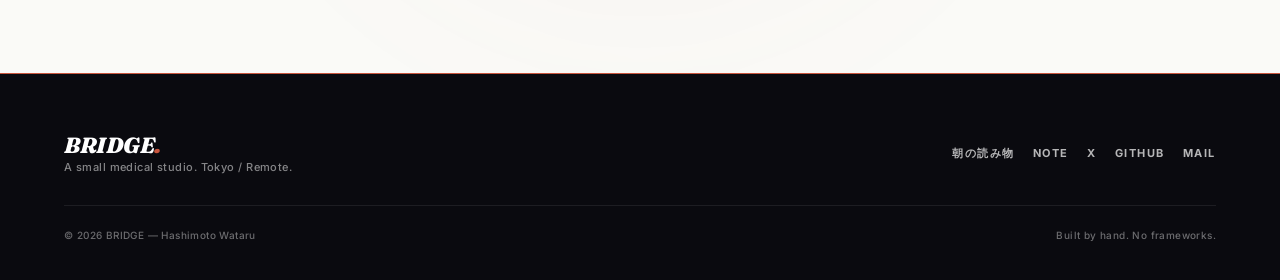
==== commit 3d4f2818: "feat(morning): 朝の読み物ダッシュボード /morning を新設 毎日 LP 1ヶ所で医療・経済・論文に目を通せるパーソナル領域を追加。 1日2回(JST 7:00/19:00)に自動" ====
--- a/index.html
+++ b/index.html
@@ -409,6 +409,7 @@
     <a href="#starter-kits">Starter Kits</a>
     <a href="#notes">Notes</a>
     <a href="#founder">Founder</a>
+    <a href="./morning/index.html">Morning</a>
     <a href="#contact">Contact</a>
   </div>
 </nav>
@@ -928,6 +929,7 @@
       <div class="footer-tag">A small medical studio. Tokyo / Remote.</div>
     </div>
     <div class="footer-links">
+      <a href="./morning/index.html">朝の読み物</a>
       <a href="https://note.com/prime_duck4944" target="_blank">Note</a>
       <a href="https://x.com/WataruPT1013" target="_blank">X</a>
       <a href="https://github.com/bridge-med" target="_blank">GitHub</a>
